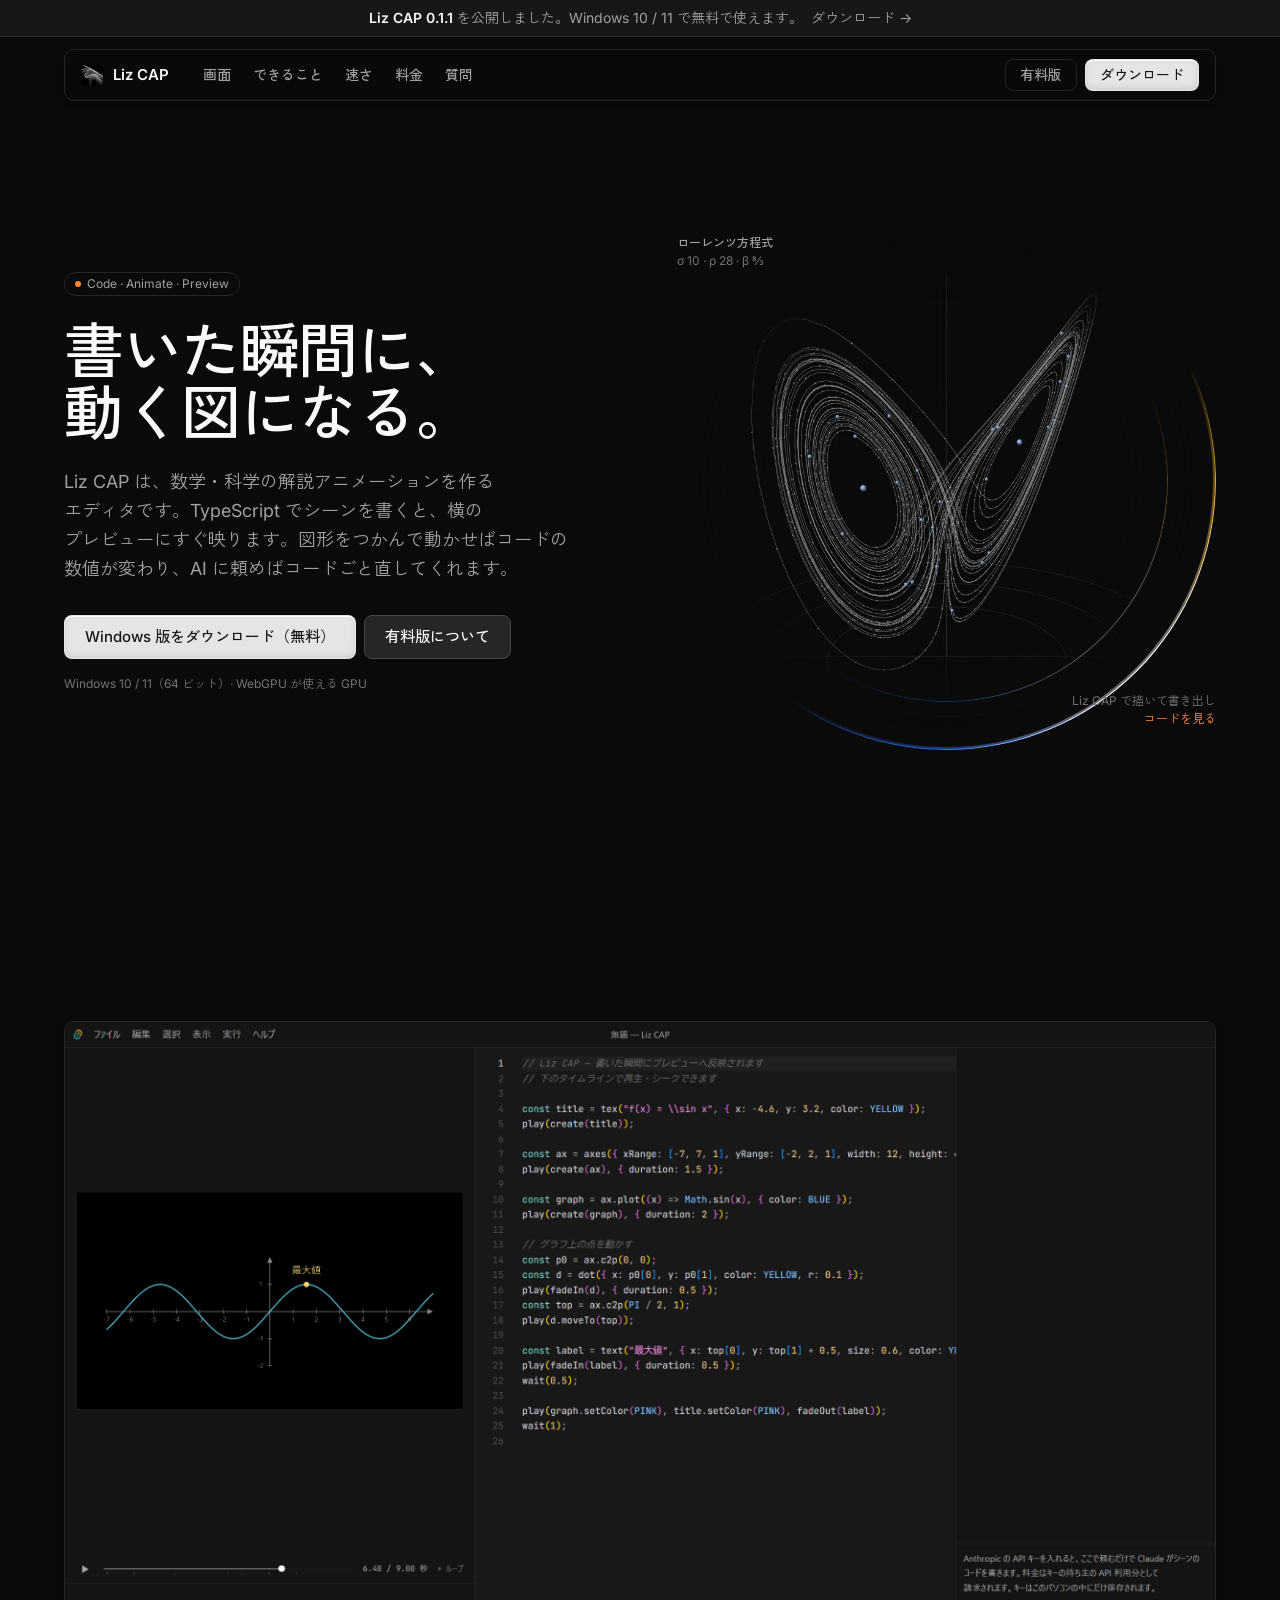
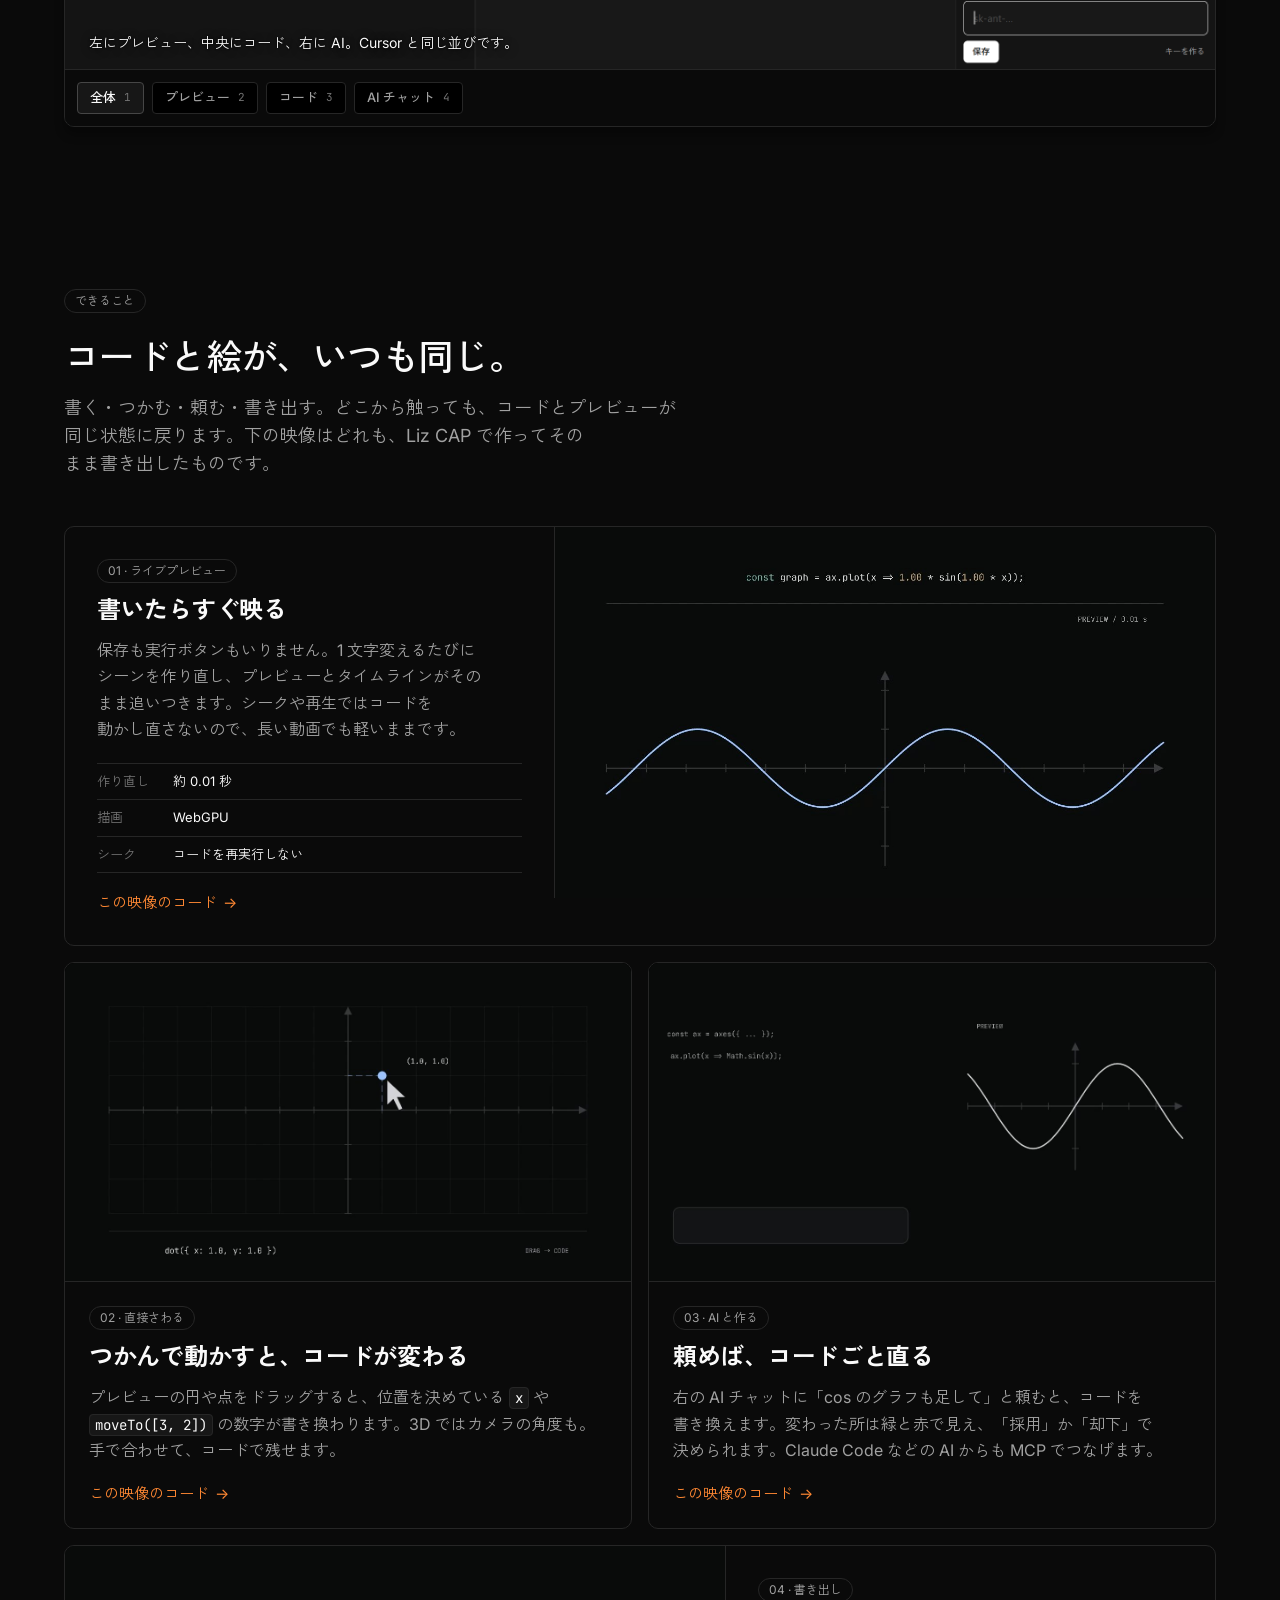
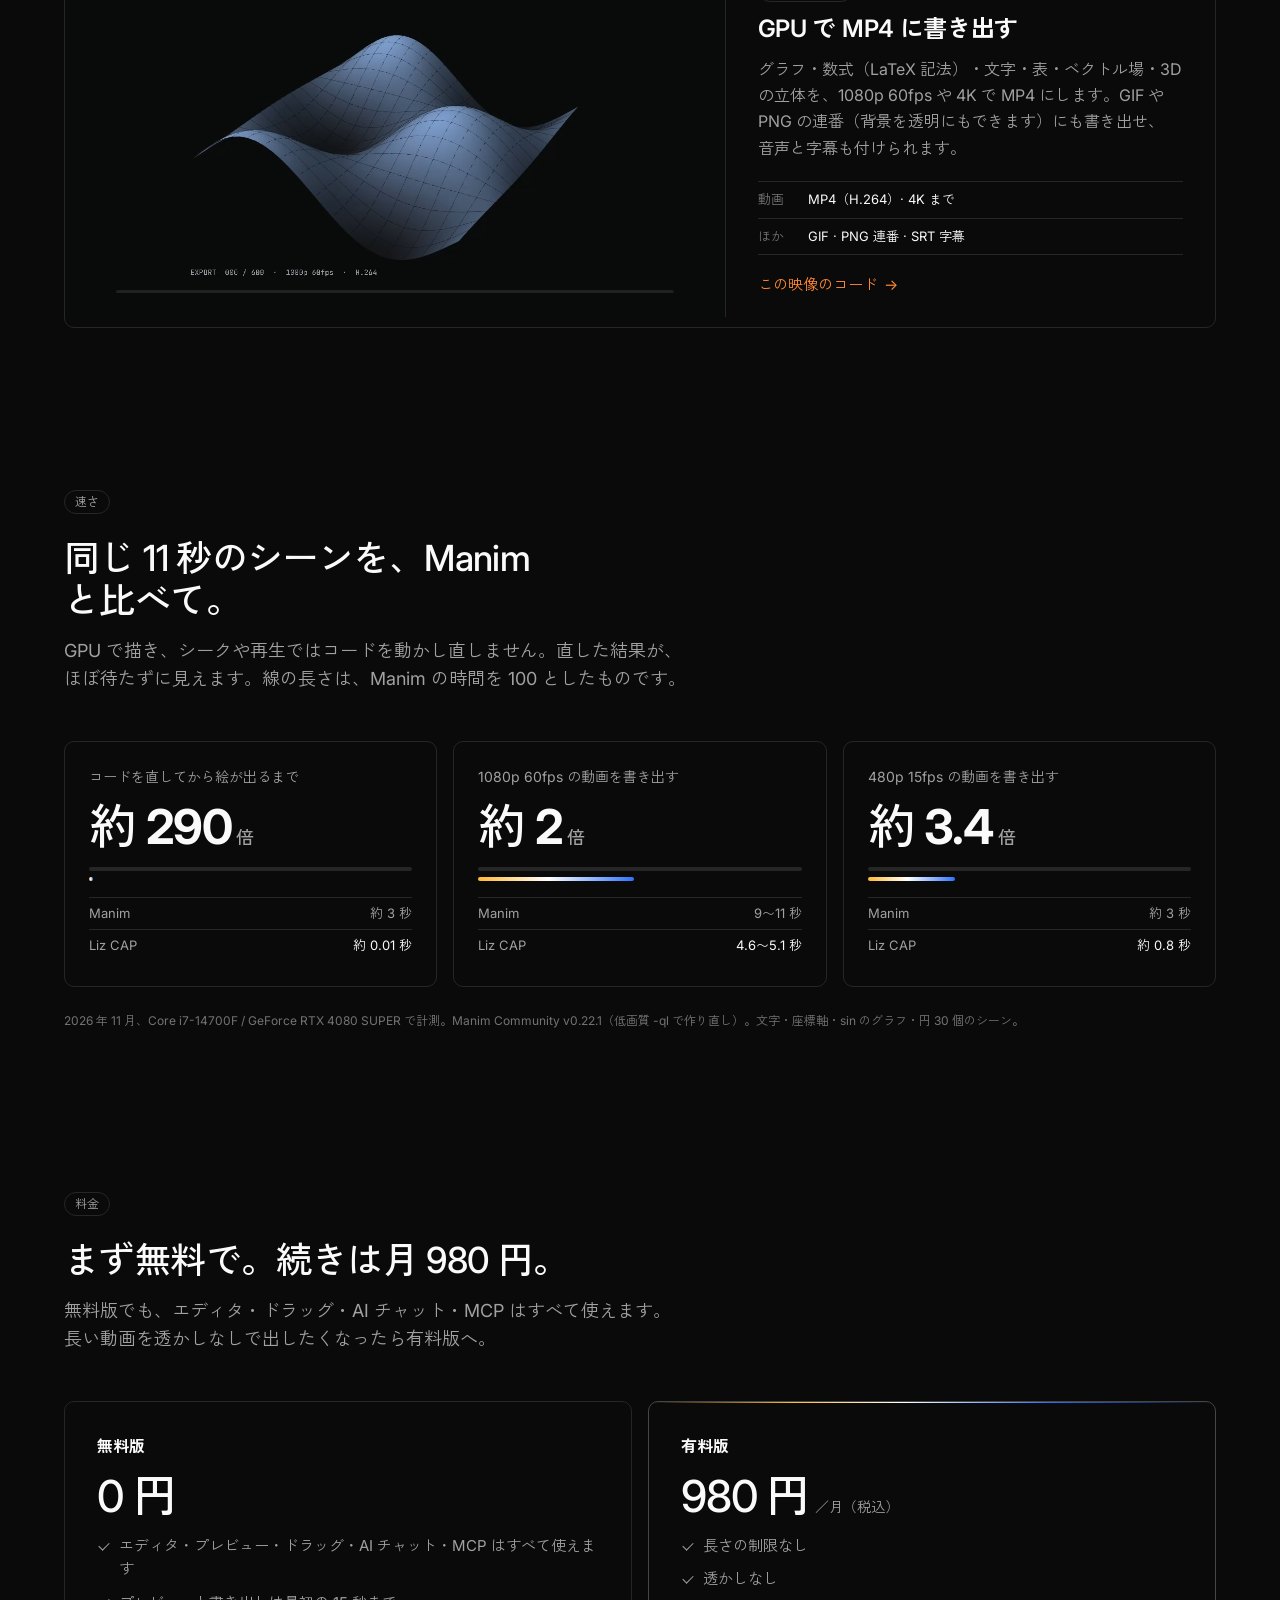
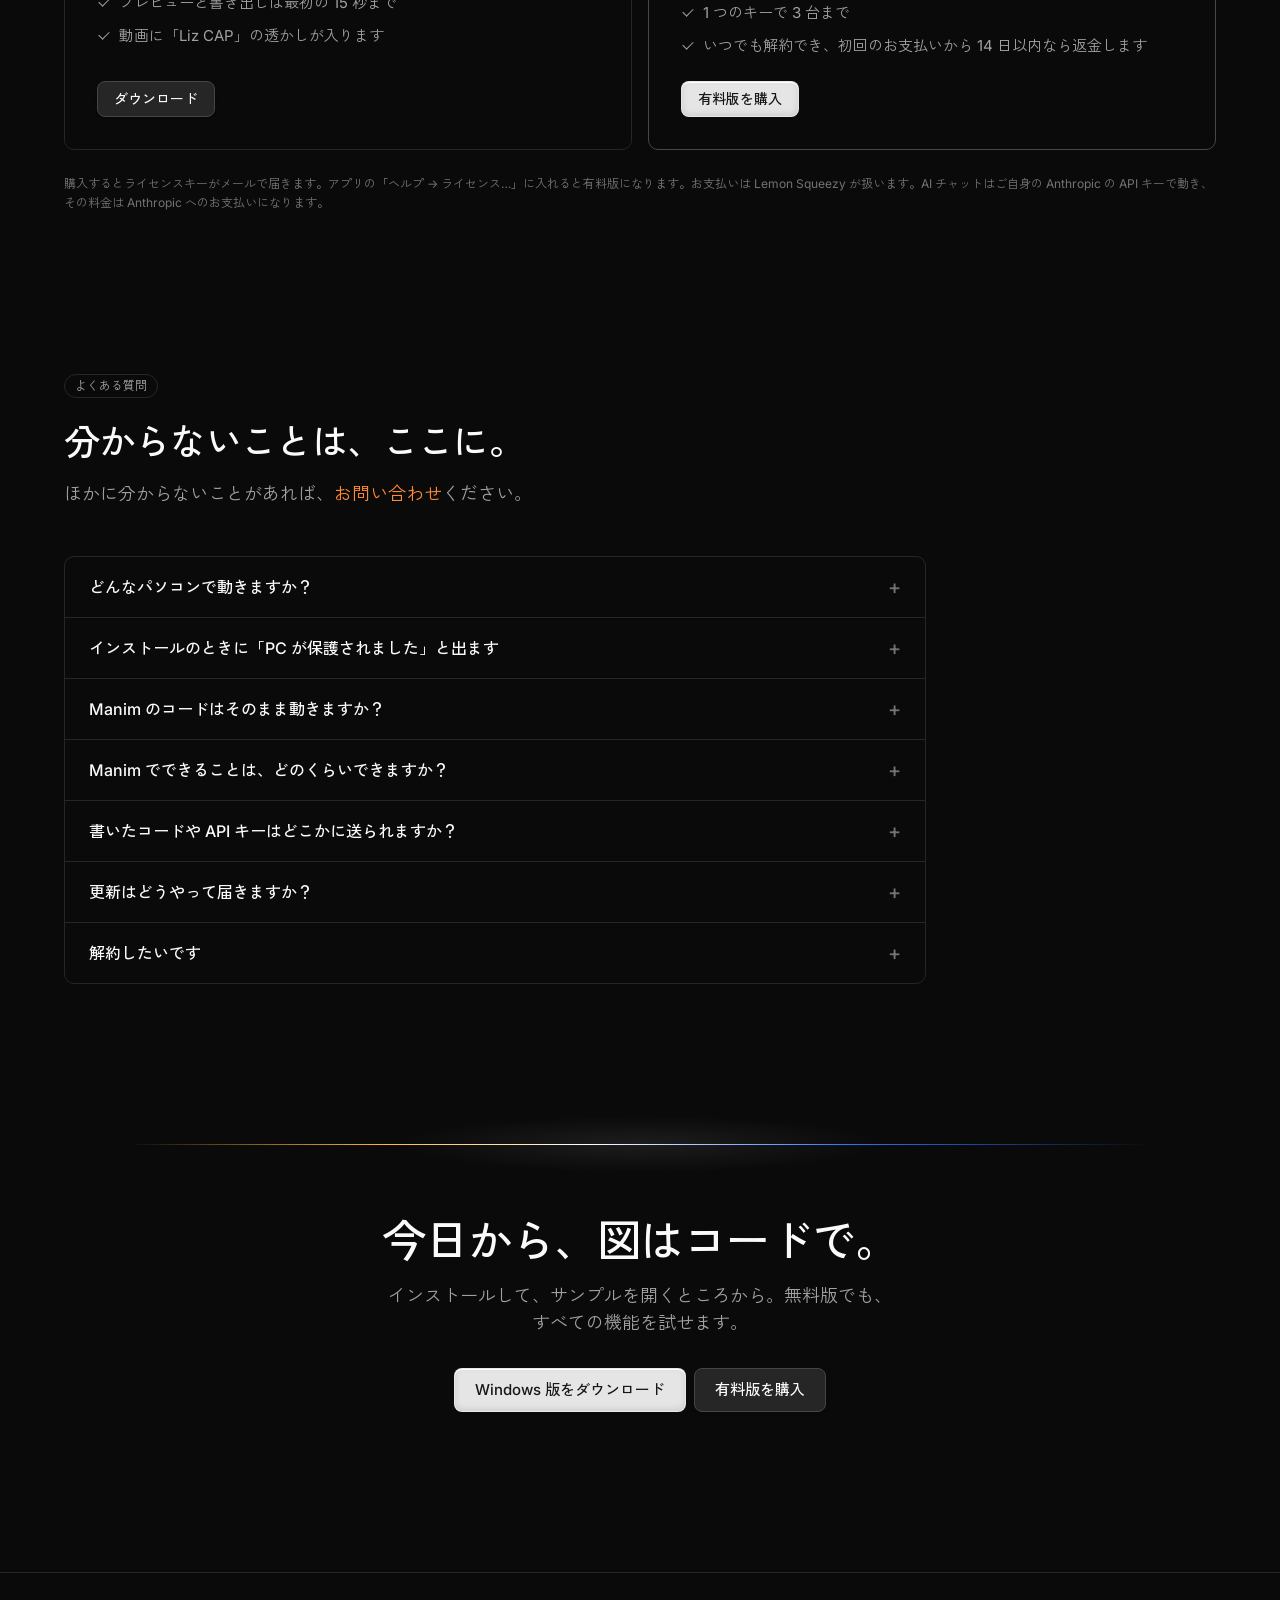
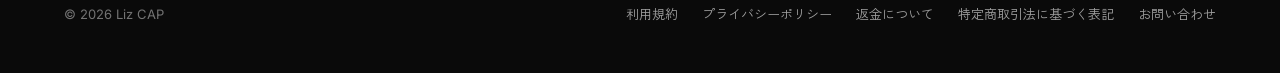
==== index.html @ 0ee40bce "Update the site pooh9135/liz-code@d2c700002dc1c429b6cb3eed389bb207783b714e" ====
<!doctype html>
<html lang="ja">
<head>
  <meta charset="utf-8">
  <meta name="viewport" content="width=device-width, initial-scale=1">
  <title>Liz CAP — 数学・科学の解説アニメーションを、コードで</title>
  <meta name="description" content="Liz CAP は数学・科学の解説アニメーションを作るエディタです。TypeScript で書くとすぐにプレビューへ反映され、図形をドラッグするとコードが書き換わります。Windows 用。">
  <link rel="icon" href="icon.png">
  <link rel="preconnect" href="https://fonts.googleapis.com">
  <link rel="preconnect" href="https://fonts.gstatic.com" crossorigin>
  <link href="https://fonts.googleapis.com/css2?family=Inter:wght@400..700&family=JetBrains+Mono:wght@400&family=Zen+Kaku+Gothic+New:wght@400;500&display=swap" rel="stylesheet">
  <link rel="stylesheet" href="ui/tokens.css">
  <link rel="stylesheet" href="ui/components.css">
  <link rel="stylesheet" href="site.css">
</head>
<body>
  <div class="announce"><b>Liz CAP 0.1.1</b> を公開しました。Windows 10 / 11 で無料で使えます。<a href="https://github.com/pooh9135/lizcap/releases/latest">ダウンロード →</a></div>

  <header class="top">
    <div class="wrap">
      <a class="brand" href="./"><img src="icon.png" alt="">Liz CAP</a>
      <nav>
        <a href="#product">画面</a>
        <a href="#features">できること</a>
        <a href="#speed">速さ</a>
        <a href="#pricing">料金</a>
        <a href="#faq">質問</a>
      </nav>
      <div class="actions">
        <a class="btn btn-ghost" href="#pricing">有料版</a>
        <a class="btn btn-primary" href="https://github.com/pooh9135/lizcap/releases/latest">ダウンロード</a>
      </div>
    </div>
  </header>

  <main>
    <div class="wrap hero" id="top">
      <div>
        <span class="chip enter"><span class="dot"></span>Code · Animate · Preview</span>
        <h1 class="display enter-2">書いた瞬間に、<br>動く図になる。</h1>
        <p class="lead enter-3">Liz CAP は、数学・科学の解説アニメーションを作るエディタです。TypeScript でシーンを書くと、横のプレビューにすぐ映ります。図形をつかんで動かせばコードの数値が変わり、AI に頼めばコードごと直してくれます。</p>
        <div class="actions enter-3">
          <a class="btn btn-primary btn-lg" href="https://github.com/pooh9135/lizcap/releases/latest">Windows 版をダウンロード（無料）</a>
          <a class="btn btn-lg" href="#pricing">有料版について</a>
        </div>
        <p class="note enter-3">Windows 10 / 11（64 ビット）· WebGPU が使える GPU</p>
      </div>
      <div class="orb enter-2" aria-label="Liz CAP で描いたローレンツ方程式の軌跡">
        <video src="hero.mp4" poster="hero-poster.jpg" autoplay muted loop playsinline aria-hidden="true"></video>
        <span class="ring blur" aria-hidden="true"></span>
        <span class="ring" aria-hidden="true"></span>
        <span class="ring inner" aria-hidden="true"></span>
        <p class="tag tl"><b>ローレンツ方程式</b><br>σ 10 · ρ 28 · β 8⁄3</p>
        <p class="tag br">Liz CAP で描いて書き出し<br><a href="hero.liz.ts.txt">コードを見る</a></p>
      </div>
    </div>

    <section id="product">
      <div class="wrap">
        <div class="card demo reveal">
          <div class="view">
            <img src="screenshot.png" width="2400" height="1350" alt="Liz CAP の画面。左にプレビュー、中央にコード、右に AI チャット">
            <span class="hl off" aria-hidden="true"></span>
            <p class="caption" data-caption aria-live="polite">左にプレビュー、中央にコード、右に AI。Cursor と同じ並びです。</p>
          </div>
          <div class="tabs" role="tablist" aria-label="画面の部分">
            <button class="is-on" role="tab" data-region="all">全体 <kbd>1</kbd></button>
            <button role="tab" data-region="preview">プレビュー <kbd>2</kbd></button>
            <button role="tab" data-region="code">コード <kbd>3</kbd></button>
            <button role="tab" data-region="ai">AI チャット <kbd>4</kbd></button>
          </div>
        </div>
      </div>
    </section>

    <section id="features">
      <div class="wrap">
        <div class="section-head reveal">
          <span class="chip">できること</span>
          <h2 class="headline">コードと絵が、いつも同じ。</h2>
          <p>書く・つかむ・頼む・書き出す。どこから触っても、コードとプレビューが同じ状態に戻ります。下の映像はどれも、Liz CAP で作ってそのまま書き出したものです。</p>
        </div>
        <div class="mosaic">
          <article class="card feature wide reveal">
            <div class="body">
              <span class="chip">01 · ライブプレビュー</span>
              <h3 class="feature-title">書いたらすぐ映る</h3>
              <p>保存も実行ボタンもいりません。1 文字変えるたびにシーンを作り直し、プレビューとタイムラインがそのまま追いつきます。シークや再生ではコードを動かし直さないので、長い動画でも軽いままです。</p>
              <dl class="spec"><dt>作り直し</dt><dd>約 0.01 秒</dd><dt>描画</dt><dd>WebGPU</dd><dt>シーク</dt><dd>コードを再実行しない</dd></dl>
              <a class="link" href="figs/write.liz.ts.txt">この映像のコード</a>
            </div>
            <div class="media"><video src="figs/write.mp4" poster="figs/write-poster.jpg" muted loop playsinline preload="none"></video></div>
          </article>
          <article class="card feature reveal">
            <div class="media"><video src="figs/drag.mp4" poster="figs/drag-poster.jpg" muted loop playsinline preload="none"></video></div>
            <div class="body">
              <span class="chip">02 · 直接さわる</span>
              <h3 class="feature-title">つかんで動かすと、コードが変わる</h3>
              <p>プレビューの円や点をドラッグすると、位置を決めている <code>x</code> や <code>moveTo([3, 2])</code> の数字が書き換わります。3D ではカメラの角度も。手で合わせて、コードで残せます。</p>
              <a class="link" href="figs/drag.liz.ts.txt">この映像のコード</a>
            </div>
          </article>
          <article class="card feature reveal">
            <div class="media"><video src="figs/ai.mp4" poster="figs/ai-poster.jpg" muted loop playsinline preload="none"></video></div>
            <div class="body">
              <span class="chip">03 · AI と作る</span>
              <h3 class="feature-title">頼めば、コードごと直る</h3>
              <p>右の AI チャットに「cos のグラフも足して」と頼むと、コードを書き換えます。変わった所は緑と赤で見え、「採用」か「却下」で決められます。Claude Code などの AI からも MCP でつなげます。</p>
              <a class="link" href="figs/ai.liz.ts.txt">この映像のコード</a>
            </div>
          </article>
          <article class="card feature wide flip reveal">
            <div class="body">
              <span class="chip">04 · 書き出し</span>
              <h3 class="feature-title">GPU で MP4 に書き出す</h3>
              <p>グラフ・数式（LaTeX 記法）・文字・表・ベクトル場・3D の立体を、1080p 60fps や 4K で MP4 にします。GIF や PNG の連番（背景を透明にもできます）にも書き出せ、音声と字幕も付けられます。</p>
              <dl class="spec"><dt>動画</dt><dd>MP4（H.264）· 4K まで</dd><dt>ほか</dt><dd>GIF · PNG 連番 · SRT 字幕</dd></dl>
              <a class="link" href="figs/export.liz.ts.txt">この映像のコード</a>
            </div>
            <div class="media"><video src="figs/export.mp4" poster="figs/export-poster.jpg" muted loop playsinline preload="none"></video></div>
          </article>
        </div>
      </div>
    </section>

    <section id="speed">
      <div class="wrap">
        <div class="section-head reveal">
          <span class="chip">速さ</span>
          <h2 class="headline">同じ 11 秒のシーンを、Manim と比べて。</h2>
          <p>GPU で描き、シークや再生ではコードを動かし直しません。直した結果が、ほぼ待たずに見えます。線の長さは、Manim の時間を 100 としたものです。</p>
        </div>
        <div class="stats">
          <div class="card stat">
            <span class="label">コードを直してから絵が出るまで</span>
            <span class="figure">約 <b data-count="300">300</b><small>倍</small></span>
            <div class="bars" aria-hidden="true"><span class="bar m" style="--w:100%"></span><span class="bar l" style="--w:1.2%"></span></div>
            <dl><dt>Manim</dt><dd>約 3 秒</dd><dt>Liz CAP</dt><dd class="win">約 0.01 秒</dd></dl>
          </div>
          <div class="card stat">
            <span class="label">1080p 60fps の動画を書き出す</span>
            <span class="figure">約 <b data-count="2">2</b><small>倍</small></span>
            <div class="bars" aria-hidden="true"><span class="bar m" style="--w:100%"></span><span class="bar l" style="--w:48%"></span></div>
            <dl><dt>Manim</dt><dd>9〜11 秒</dd><dt>Liz CAP</dt><dd class="win">4.6〜5.1 秒</dd></dl>
          </div>
          <div class="card stat">
            <span class="label">480p 15fps の動画を書き出す</span>
            <span class="figure">約 <b data-count="3.5" data-decimals="1">3.5</b><small>倍</small></span>
            <div class="bars" aria-hidden="true"><span class="bar m" style="--w:100%"></span><span class="bar l" style="--w:27%"></span></div>
            <dl><dt>Manim</dt><dd>約 3 秒</dd><dt>Liz CAP</dt><dd class="win">約 0.8 秒</dd></dl>
          </div>
        </div>
        <p class="foot-note">2026 年 11 月、Core i7-14700F / GeForce RTX 4080 SUPER で計測。Manim Community v0.22.1（低画質 -ql で作り直し）。文字・座標軸・sin のグラフ・円 30 個のシーン。</p>
      </div>
    </section>

    <section id="pricing">
      <div class="wrap">
        <div class="section-head reveal">
          <span class="chip">料金</span>
          <h2 class="headline">まず無料で。続きは月 980 円。</h2>
          <p>無料版でも、エディタ・ドラッグ・AI チャット・MCP はすべて使えます。長い動画を透かしなしで出したくなったら有料版へ。</p>
        </div>
        <div class="prices">
          <div class="card price reveal">
            <span class="label">無料版</span>
            <div class="amount">0 円</div>
            <ul>
              <li>エディタ・プレビュー・ドラッグ・AI チャット・MCP はすべて使えます</li>
              <li>プレビューと書き出しは最初の 15 秒まで</li>
              <li>動画に「Liz CAP」の透かしが入ります</li>
            </ul>
            <a class="btn" href="https://github.com/pooh9135/lizcap/releases/latest">ダウンロード</a>
          </div>
          <div class="card price is-paid reveal">
            <span class="label">有料版</span>
            <div class="amount">980 円<small>／月（税込）</small></div>
            <ul>
              <li>長さの制限なし</li>
              <li>透かしなし</li>
              <li>1 つのキーで 3 台まで</li>
              <li>いつでも解約でき、初回のお支払いから 14 日以内なら返金します</li>
            </ul>
            <a class="btn btn-primary" href="https://lizcode.lemonsqueezy.com/checkout/buy/5a26a830-2378-44a6-8c75-36f65a2e1088">有料版を購入</a>
          </div>
        </div>
        <p class="foot-note">購入するとライセンスキーがメールで届きます。アプリの「ヘルプ → ライセンス…」に入れると有料版になります。お支払いは Lemon Squeezy が扱います。AI チャットはご自身の Anthropic の API キーで動き、その料金は Anthropic へのお支払いになります。</p>
      </div>
    </section>

    <section id="faq">
      <div class="wrap">
        <div class="section-head reveal">
          <span class="chip">よくある質問</span>
          <h2 class="headline">分からないことは、ここに。</h2>
          <p>ほかに分からないことがあれば、<a href="mailto:lizlaboratory7@gmail.com">お問い合わせ</a>ください。</p>
        </div>
        <div class="card faq reveal">
          <details>
            <summary>どんなパソコンで動きますか？</summary>
            <p>Windows 10 / 11（64 ビット）で、WebGPU が使える GPU が必要です。ここ数年のパソコンなら、内蔵 GPU でもたいてい動きます。</p>
          </details>
          <details>
            <summary>インストールのときに「PC が保護されました」と出ます</summary>
            <p>まだコード署名をしていないためです。「詳細情報」を押してから「実行」を押すと入れられます。管理者の許可は要りません。</p>
          </details>
          <details>
            <summary>Manim のコードはそのまま動きますか？</summary>
            <p>そのままは動きません。書き方は TypeScript ですが、座標（画面の高さ 8、原点は中央）や <code>play</code>・<code>wait</code>・<code>create</code> の考え方は Manim と同じなので、読み替えはかんたんです。AI に「この Manim のコードを Liz CAP に直して」と頼むこともできます。</p>
          </details>
          <details>
            <summary>Manim でできることは、どのくらいできますか？</summary>
            <p>Manim（Community 版と 3Blue1Brown 版）の主な機能 230 項目のうち、229 項目に当たるものを入れています。図形・数式・グラフ・3D・形の変形・空間ごとの変形・値に付いてくる図形（ValueTracker）・目立たせる動き・2D のカメラ・ベクトル場・図形どうしの和や差・効果音・場面ごとの書き出し・画像を貼った曲面などです。まだないのは、3Blue1Brown の π のような話し手のキャラクターだけです。</p>
          </details>
          <details>
            <summary>書いたコードや API キーはどこかに送られますか？</summary>
            <p>コードと API キーはお使いのパソコンの中にだけ保存します。AI チャットを使ったときだけ、コードと会話がご自身のキーで Anthropic に直接送られます。くわしくは<a href="privacy.html">プライバシーポリシー</a>をご覧ください。</p>
          </details>
          <details>
            <summary>更新はどうやって届きますか？</summary>
            <p>アプリが起動時に新しい版を確かめ、あればタイトルバーでお知らせします。「ヘルプ」から選ぶと、ダウンロードして入れ直します。</p>
          </details>
          <details>
            <summary>解約したいです</summary>
            <p>購入時のメールにある Lemon Squeezy の注文ページから、いつでも解約できます。解約しても、お支払い済みの期間の終わりまでは有料版のまま使えます。</p>
          </details>
        </div>
      </div>
    </section>

    <section class="cta reveal">
      <h2 class="headline">今日から、図はコードで。</h2>
      <p>インストールして、サンプルを開くところから。無料版でも、すべての機能を試せます。</p>
      <div class="actions">
        <a class="btn btn-primary btn-lg" href="https://github.com/pooh9135/lizcap/releases/latest">Windows 版をダウンロード</a>
        <a class="btn btn-lg" href="https://lizcode.lemonsqueezy.com/checkout/buy/5a26a830-2378-44a6-8c75-36f65a2e1088">有料版を購入</a>
      </div>
    </section>
  </main>

  <footer class="bottom">
    <div class="wrap">
      <span>© 2026 Liz CAP</span>
      <nav>
        <a href="terms.html">利用規約</a>
        <a href="privacy.html">プライバシーポリシー</a>
        <a href="refund.html">返金について</a>
        <a href="tokushoho.html">特定商取引法に基づく表記</a>
        <a href="mailto:lizlaboratory7@gmail.com">お問い合わせ</a>
      </nav>
    </div>
  </footer>
  <script>
    const reduce = matchMedia("(prefers-reduced-motion: reduce)").matches;
    const $ = (s, el = document) => el.querySelector(s);
    const $$ = (s, el = document) => [...el.querySelectorAll(s)];
    if (reduce) { const h = $(".orb video"); h.removeAttribute("autoplay"); h.pause(); }

    // ---- 製品の画面: タブで選んだ所を枠で囲み、説明を変える。触られるまでは 5 秒ごとに進む ----
    // 位置は screenshot.png（2400×1350）の中の割合
    const regions = {
      all:     { off: true, text: "左にプレビュー、中央にコード、右に AI。Cursor と同じ並びです。" },
      preview: { x: 0.6, y: 4.4, w: 34.9, h: 82.6, text: "書いたらすぐ映るプレビュー。点や円をつかんで動かすと、コードの数字が書き換わります。" },
      code:    { x: 35.8, y: 4.4, w: 41.6, h: 95.2, text: "TypeScript で書くシーン。座標や play・wait の考え方は Manim と同じです。" },
      ai:      { x: 77.6, y: 4.4, w: 22.0, h: 95.2, text: "AI チャットに頼むと、コードを書き換えます。変わった所は緑と赤で見え、採用か却下で決めます。" },
    };
    const hl = $(".demo .hl"), tabs = $$(".demo .tabs button"), caption = $("[data-caption]");
    const pick = (i) => {
      const r = regions[tabs[i].dataset.region];
      tabs.forEach((t, j) => { t.classList.toggle("is-on", j === i); t.setAttribute("aria-selected", j === i); });
      hl.classList.toggle("off", !!r.off);
      if (!r.off) ["x", "y", "w", "h"].forEach((k) => hl.style.setProperty("--" + k, r[k] + "%"));
      caption.textContent = r.text;
    };
    let cur = 0, auto = !reduce, demoSeen = false;
    tabs.forEach((t, i) => t.addEventListener("click", () => { auto = false; cur = i; pick(i); }));
    setInterval(() => { if (auto && demoSeen && !document.hidden) { cur = (cur + 1) % tabs.length; pick(cur); } }, 5000);
    new IntersectionObserver((es) => es.forEach((e) => (demoSeen = e.isIntersecting)), { threshold: 0.5 }).observe($(".demo"));

    // ---- できることの映像: 見えている間だけ流す ----
    const vids = new IntersectionObserver((es) => es.forEach((e) => {
      const v = e.target;
      if (e.isIntersecting) { v.preload = "auto"; if (!reduce) v.play().catch(() => {}); } else v.pause();
    }), { threshold: 0.35 });
    $$(".feature video").forEach((v) => vids.observe(v));

    // ---- 出てくる動き・数字を数える・比べる線を伸ばす ----
    const seen = new IntersectionObserver((es) => es.forEach((e) => {
      if (!e.isIntersecting) return;
      e.target.classList.add("in"); seen.unobserve(e.target);
      $$("[data-count]", e.target).forEach((b) => {
        const to = +b.dataset.count, d = +(b.dataset.decimals || 0), t0 = performance.now();
        if (reduce) return;
        const run = (now) => { const k = Math.min(1, (now - t0) / 1100); b.textContent = (to * (1 - Math.pow(1 - k, 3))).toFixed(d); if (k < 1) requestAnimationFrame(run); };
        requestAnimationFrame(run);
      });
    }), { threshold: 0.15 });
    $$(".reveal, .stat").forEach((el) => { el.classList.add("reveal"); seen.observe(el); });
  </script>
</body>
</html>
---- ui/tokens.css ----
/* 販売サイトのデザイントークン（参考: Graphite のスタイル資料 D:/Claudcode/UI/Lizcode）。
   ほぼ黒の地に白い文字と 1px の線。角は 10px（ボタンは 8px）。
   色を使うのは、文中のリンクと矢印のオレンジ、図の飾り線の「黄 → 白 → 青」の光だけ。主ボタンは明るい灰色。 */
:root {
  /* 色 */
  --color-black: #000000;       /* 映像の奥・フェード */
  --color-canvas: #0a0a0a;      /* ページの地・カードの中 */
  --color-charcoal: #171717;    /* お知らせの帯・小さな操作 */
  --color-edge: #262626;        /* 1px の線・2 番目のボタンの地 */
  --color-steel: #464646;       /* 強めの線（選んだもの・映像の枠） */
  --color-white: #fafafa;       /* 見出し・強い文字 */
  --color-paper: #e5e5e5;       /* 主ボタンの地 */
  --color-fog: #a1a1a1;         /* 本文の 2 番目・ナビ */
  --color-ash: #737373;         /* 3 番目のラベル */
  --color-orange: #ff8833;      /* 文中のリンクと小さな矢印だけ */
  --color-solar: #ffb931;
  --color-blue: #2e73fc;
  --gradient-solar: linear-gradient(90deg, #ffb931 15%, #ffffff 30%, #ffffff 40%, #2e73fc 50%);

  /* 文字 */
  --font-sans: 'Inter', ui-sans-serif, system-ui, 'Segoe UI', 'Yu Gothic UI', 'Hiragino Sans', 'Zen Kaku Gothic New', sans-serif;
  --font-mono: 'JetBrains Mono', ui-monospace, SFMono-Regular, Consolas, monospace;
  --text-caption: 12px;
  --text-control: 14px;
  --text-body: 16px;
  --text-body-lg: 18px;
  --text-sub: 20px;
  --text-feature: 24px;
  --text-section: 36px;
  --text-display: 60px;

  /* 間隔（8px 刻み） */
  --spacing-8: 8px;
  --spacing-12: 12px;
  --spacing-16: 16px;
  --spacing-24: 24px;
  --spacing-32: 32px;
  --spacing-48: 48px;
  --spacing-64: 64px;
  --spacing-72: 72px;
  --spacing-128: 128px;

  /* 配置 */
  --page-max-width: 1152px;
  --section-gap: 160px;

  /* 角 */
  --radius-tab: 4px;
  --radius-button: 8px;
  --radius-card: 10px;
  --radius-pill: 9999px;

  /* 影 */
  --shadow-nav: rgba(0, 0, 0, 0.25) 0px 4px 4px 0px;
  --shadow-frame: rgba(101, 129, 128, 0.15) 0px 0px 2px 2px inset, rgba(32, 47, 46, 0.15) 0px 0px 4px 4px inset;
  --shadow-button: rgba(0, 0, 0, 0.1) 0px 1px 3px 0px, rgba(0, 0, 0, 0.1) 0px 1px 2px -1px;
  --shadow-primary: rgb(255, 255, 255) 0px 1px 0px 0px inset, rgba(0, 0, 0, 0.1) 0px -2px 6px 0px inset;
  --shadow-card: rgba(0, 0, 0, 0.3) 0px 8px 10px 0px;

  --line: 1px solid var(--color-edge);
  --ease-enter: cubic-bezier(0.16, 1, 0.3, 1);
}
---- ui/components.css ----
/* 販売サイトの部品（参考: Graphite）：
   - 地は #0a0a0a、面は 1px の #262626 の線で区切る。カードと映像の枠は角 10px
   - 見出しは Inter 500 で詰める（一番上は 60px / 行の高さ 1 / 字間 -1.5px）
   - 主ボタンは明るい灰色、2 番目は #262626。色の付いた塗りのボタンは使わない
   - オレンジは文中のリンクと矢印だけ */

/* ---- 土台 ---- */
html, body { background: var(--color-canvas); color: var(--color-fog); }
body {
  margin: 0; font-family: var(--font-sans); font-size: var(--text-body); line-height: 1.5;
  font-feature-settings: "clig" 0, "liga" 0, "palt";
  -webkit-font-smoothing: antialiased; text-rendering: optimizeLegibility;
}
h1, h2, h3, p { word-break: auto-phrase; text-wrap: pretty; }   /* 日本語を文節の切れ目で折り返す */
::selection { background: var(--color-white); color: var(--color-canvas); }
*::-webkit-scrollbar { width: 10px; height: 10px; }
*::-webkit-scrollbar-thumb { background: var(--color-edge); border: 3px solid var(--color-canvas); border-radius: 10px; }
*::-webkit-scrollbar-track { background: var(--color-canvas); }
code { font-family: var(--font-mono); font-size: 0.88em; color: var(--color-white); background: var(--color-charcoal);
       border: var(--line); border-radius: var(--radius-tab); padding: 1px 5px; }

/* ---- 文字 ---- */
.display, .headline, .feature-title { color: var(--color-white); font-weight: 500; margin: 0; }
.display  { font-size: var(--text-display); line-height: 1.04; letter-spacing: -1.5px; }
.headline { font-size: var(--text-section); line-height: 1.15; letter-spacing: -0.6px; }
.feature-title { font-size: var(--text-feature); line-height: 1.25; font-weight: 600; letter-spacing: -0.3px; }
.muted { color: var(--color-ash); }
/* 小さなラベル（丸い枠の中の 12px） */
.chip { display: inline-flex; align-items: center; gap: 6px; height: 24px; padding: 0 10px; box-sizing: border-box;
        border: var(--line); border-radius: var(--radius-pill); color: var(--color-fog); font-size: var(--text-caption); line-height: 1; }
.chip .dot { width: 6px; height: 6px; border-radius: 50%; background: var(--color-orange); }

/* ---- リンク（オレンジ + 小さな矢印） ---- */
.link { color: var(--color-orange); text-decoration: none; font-size: var(--text-body); line-height: 20px; display: inline-flex; align-items: center; gap: 6px; }
.link::after { content: "→"; transition: transform 150ms ease-out; }
.link:hover::after { transform: translateX(3px); }

/* ---- ボタン ---- */
.btn { display: inline-flex; align-items: center; justify-content: center; gap: 8px; height: 36px; padding: 0 16px; box-sizing: border-box;
       border-radius: var(--radius-button); font: 500 var(--text-control)/20px var(--font-sans); text-decoration: none; cursor: pointer; white-space: nowrap;
       border: 1px solid var(--color-steel); background: var(--color-edge); color: var(--color-white); box-shadow: var(--shadow-button);
       transition: background-color 150ms ease-out, border-color 150ms ease-out, color 150ms ease-out; }
.btn:hover { background: #303030; }
.btn:focus-visible { outline: 2px solid var(--color-ash); outline-offset: 2px; }
.btn-primary { background: var(--color-paper); color: var(--color-charcoal); border-color: rgba(255, 255, 255, 0.1); box-shadow: var(--shadow-primary); }
.btn-primary:hover { background: #ffffff; }
.btn-ghost { background: transparent; color: var(--color-fog); border-color: rgba(255, 255, 255, 0.1); box-shadow: none; }
.btn-ghost:hover { background: var(--color-charcoal); color: var(--color-white); }
.btn-lg { height: 44px; padding: 0 20px; font-size: 15px; }

/* ---- カード ---- */
.card { background: var(--color-canvas); border: var(--line); border-radius: var(--radius-card); overflow: hidden; }

/* ---- 出てくるときの動き ---- */
.enter   { animation: ln-enter 520ms var(--ease-enter) both; }
.enter-2 { animation: ln-enter 620ms var(--ease-enter) 80ms both; }
.enter-3 { animation: ln-enter 720ms var(--ease-enter) 160ms both; }
@keyframes ln-enter { from { opacity: 0; transform: translateY(10px); } to { opacity: 1; transform: none; } }

@media (prefers-reduced-motion: reduce) {
  .enter, .enter-2, .enter-3 { animation: none; }
}
---- site.css ----
/* 販売サイトの配置（色と部品は ui/tokens.css・ui/components.css。参考: Graphite のスタイル資料） */

.wrap { max-width: var(--page-max-width); margin: 0 auto; padding: 0 var(--spacing-24); box-sizing: content-box; }
a { color: inherit; }

/* ---- 上のお知らせの帯 ---- */
.announce { background: var(--color-charcoal); border-bottom: var(--line); text-align: center; padding: var(--spacing-8) var(--spacing-16);
            font-size: var(--text-control); line-height: 20px; }
.announce b { color: var(--color-white); font-weight: 600; }
.announce a { color: var(--color-fog); text-decoration: none; margin-left: var(--spacing-8); }
.announce a:hover { color: var(--color-white); }

/* ---- 浮いたナビ（角 10px の枠） ---- */
.top { position: sticky; top: 12px; z-index: 20; padding: 0 var(--spacing-24); margin-top: 12px; }
.top .wrap { display: flex; align-items: center; gap: var(--spacing-8); height: 52px; padding: 0 var(--spacing-16);
             background: rgba(10, 10, 10, 0.82); backdrop-filter: blur(12px); -webkit-backdrop-filter: blur(12px);
             border: var(--line); border-radius: var(--radius-card); box-shadow: var(--shadow-nav); box-sizing: border-box; }
.brand { display: inline-flex; align-items: center; gap: 10px; color: var(--color-white); text-decoration: none; font-weight: 600; font-size: 15px; margin-right: var(--spacing-16); }
.brand img { width: 22px; height: 22px; border-radius: 5px; }
.top nav { display: flex; gap: 2px; }
.top nav a { color: var(--color-fog); text-decoration: none; font-size: var(--text-control); font-weight: 500; line-height: 20px; padding: 6px 10px; border-radius: var(--radius-button); }
.top nav a:hover { color: var(--color-white); background: var(--color-charcoal); }
.top .actions { margin-left: auto; display: flex; gap: var(--spacing-8); }
.top .btn { height: 32px; padding: 0 14px; }

/* ---- 節 ---- */
main > section { margin-top: var(--section-gap); }
.section-head { max-width: 640px; margin-bottom: var(--spacing-48); }
.section-head .chip { margin-bottom: var(--spacing-24); }
.section-head p { margin: var(--spacing-16) 0 0; font-size: var(--text-body-lg); line-height: 1.55; }

/* ---- 最初の面: 左に大きな見出し、右に Liz CAP で描いた図と光の輪 ---- */
.hero { display: grid; grid-template-columns: 1.05fr 1fr; gap: var(--spacing-48); align-items: center; min-height: clamp(560px, calc(100vh - 140px), 760px); }
.hero .chip { margin-bottom: var(--spacing-24); }
.hero .lead { margin: var(--spacing-24) 0 0; max-width: 520px; font-size: var(--text-body-lg); line-height: 1.6; }
.hero .actions { display: flex; flex-wrap: wrap; gap: var(--spacing-8); margin-top: var(--spacing-32); }
.hero .note { margin: var(--spacing-16) 0 0; font-size: var(--text-caption); color: var(--color-ash); }

.orb { position: relative; aspect-ratio: 1; width: 100%; max-width: 560px; justify-self: end; }
.orb video { position: absolute; inset: 4%; width: 92%; height: 92%; object-fit: cover; border-radius: 50%;
             -webkit-mask-image: radial-gradient(closest-side, #000 72%, transparent 100%); mask-image: radial-gradient(closest-side, #000 72%, transparent 100%); }
/* まわりの細い光の輪（黄 → 白 → 青）。中は空けたまま、ぼかした写しで奥行きを出す */
.orb .ring { position: absolute; inset: 0; border-radius: 50%; padding: 1px;
             background: conic-gradient(from var(--a), transparent 0 18%, #ffb931 26%, #ffffff 34%, #ffffff 40%, #2e73fc 50%, transparent 60% 100%);
             -webkit-mask: linear-gradient(#000 0 0) content-box, linear-gradient(#000 0 0); -webkit-mask-composite: xor;
             mask: linear-gradient(#000 0 0) content-box exclude, linear-gradient(#000 0 0); animation: spin 14s linear infinite; }
.orb .ring.blur { filter: blur(10px); opacity: 0.7; padding: 3px; }
.orb .ring.inner { inset: 9%; opacity: 0.35; animation-duration: 22s; animation-direction: reverse; }
.orb .tag { position: absolute; font-size: var(--text-caption); color: var(--color-ash); line-height: 1.5; }
.orb .tag b { color: var(--color-fog); font-weight: 500; }
.orb .tag a { color: var(--color-orange); text-decoration: none; }
.orb .tag.tl { left: 0; top: 2%; }
.orb .tag.br { right: 0; bottom: 2%; text-align: right; }
@property --a { syntax: "<angle>"; inherits: false; initial-value: 0deg; }
@keyframes spin { to { --a: 360deg; } }

/* ---- 製品の画面（枠 + 下のタブ） ---- */
.demo { box-shadow: var(--shadow-frame), var(--shadow-card); background: var(--color-black); }
.demo .view { position: relative; }
.demo img { display: block; width: 100%; height: auto; }
/* 選んだ所を囲む枠。ほかは暗くする */
.demo .hl { position: absolute; left: var(--x, 0%); top: var(--y, 0%); width: var(--w, 100%); height: var(--h, 100%); box-sizing: border-box;
            border: 1px solid rgba(250, 250, 250, 0.8); border-radius: 6px; box-shadow: 0 0 0 9999px rgba(0, 0, 0, 0.55);
            transition: left 480ms var(--ease-enter), top 480ms var(--ease-enter), width 480ms var(--ease-enter), height 480ms var(--ease-enter), opacity 300ms; }
.demo .view { overflow: hidden; }
.demo .hl.off { opacity: 0; }
.demo .caption { position: absolute; left: var(--spacing-24); right: var(--spacing-24); bottom: var(--spacing-16); margin: 0; max-width: 620px;
                 color: var(--color-white); font-size: var(--text-control); line-height: 1.5; text-shadow: 0 1px 10px #000, 0 0 2px #000; }
.demo .tabs { display: flex; flex-wrap: wrap; gap: var(--spacing-8); padding: var(--spacing-12); border-top: var(--line); background: var(--color-canvas); }
.demo .tabs button { display: inline-flex; align-items: center; gap: 8px; height: 32px; padding: 0 12px; background: var(--color-black); color: var(--color-fog);
                     border: var(--line); border-radius: var(--radius-tab); font: 500 13px/1 var(--font-sans); cursor: pointer; }
.demo .tabs button:hover { color: var(--color-white); }
.demo .tabs button.is-on { color: var(--color-white); border-color: var(--color-steel); background: var(--color-charcoal); }
.demo .tabs kbd { font: 400 11px/1 var(--font-mono); color: var(--color-ash); }

/* ---- できること（枠のついたカードの組み合わせ） ---- */
.mosaic { display: grid; grid-template-columns: 1fr 1fr; gap: var(--spacing-16); }
.feature { display: flex; flex-direction: column; }
.feature.wide { grid-column: span 2; display: grid; grid-template-columns: 1fr 1.35fr; }
.feature.wide.flip { grid-template-columns: 1.35fr 1fr; }
.feature .media { position: relative; background: var(--color-black); aspect-ratio: 16 / 9; border-bottom: var(--line); overflow: hidden; }
.feature.wide .media { border-bottom: 0; border-left: var(--line); }
.feature.wide.flip .media { order: -1; border-left: 0; border-right: var(--line); }
.feature .media video { position: absolute; inset: 0; width: 100%; height: 100%; object-fit: cover; }
.feature .body { padding: var(--spacing-24); display: flex; flex-direction: column; gap: var(--spacing-12); flex: 1; }
.feature.wide .body { padding: var(--spacing-32); justify-content: center; }
.feature .body p { margin: 0; line-height: 1.65; }
.feature .chip { align-self: flex-start; }
.spec { display: grid; grid-template-columns: auto 1fr; margin: var(--spacing-8) 0 0; font-size: 13px; border-top: var(--line); }
.spec dt, .spec dd { margin: 0; padding: 8px 0; border-bottom: var(--line); }
.spec dt { color: var(--color-ash); padding-right: var(--spacing-24); }
.spec dd { color: var(--color-white); }
.feature .link { margin-top: auto; padding-top: var(--spacing-8); font-size: 15px; align-self: flex-start; }

/* ---- 速さ ---- */
.stats { display: grid; grid-template-columns: repeat(3, 1fr); gap: var(--spacing-16); }
.stat { padding: var(--spacing-24); display: flex; flex-direction: column; gap: var(--spacing-16); }
.stat .label { font-size: var(--text-control); color: var(--color-fog); }
.stat .figure { color: var(--color-white); font-size: 48px; font-weight: 500; letter-spacing: -1.2px; line-height: 1; }
.stat .figure small { font-size: 18px; margin-left: 4px; color: var(--color-fog); letter-spacing: 0; }
.stat dl { display: grid; grid-template-columns: 1fr auto; margin: 0; font-size: 13px; }
.stat dt, .stat dd { margin: 0; padding: 6px 0; border-top: var(--line); }
.stat dd { text-align: right; color: var(--color-fog); }
.stat dd.win { color: var(--color-white); }
.bars { display: grid; gap: 6px; }
.bar { display: block; height: 4px; border-radius: 4px; width: 0; transition: width 1100ms var(--ease-enter); }
.bar.m { background: var(--color-edge); }
.bar.l { background: linear-gradient(90deg, #ffb931, #ffffff 45%, #2e73fc); min-width: 4px; }
.stat.in .bar { width: var(--w); }
.foot-note { margin: var(--spacing-24) 0 0; font-size: var(--text-caption); color: var(--color-ash); line-height: 1.6; }

/* ---- 料金 ---- */
.prices { display: grid; grid-template-columns: 1fr 1fr; gap: var(--spacing-16); }
.price { position: relative; padding: var(--spacing-32); display: flex; flex-direction: column; gap: var(--spacing-16); }
.price .label { color: var(--color-white); font-weight: 600; }
.price .amount { color: var(--color-white); font-size: 44px; font-weight: 500; letter-spacing: -1.2px; line-height: 1; }
.price .amount small { font-size: var(--text-control); color: var(--color-fog); letter-spacing: 0; margin-left: 6px; font-weight: 400; }
.price ul { margin: 0 0 var(--spacing-8); padding: 0; list-style: none; display: grid; gap: 10px; font-size: 15px; }
.price li { position: relative; padding-left: 22px; line-height: 1.55; }
.price li::before { content: ""; position: absolute; left: 2px; top: 0.5em; width: 9px; height: 5px; border-left: 1.5px solid var(--color-fog); border-bottom: 1.5px solid var(--color-fog); transform: rotate(-45deg); }
.price .btn { margin-top: auto; align-self: flex-start; }
.price.is-paid { border-color: var(--color-steel); }
.price.is-paid::before { content: ""; position: absolute; left: 0; right: 0; top: 0; height: 1px; background: linear-gradient(90deg, transparent, #ffb931 25%, #ffffff 45%, #2e73fc 70%, transparent); }

/* ---- よくある質問 ---- */
.faq { max-width: 860px; }
.faq details { border-bottom: var(--line); }
.faq details:last-child { border-bottom: 0; }
.faq summary { list-style: none; cursor: pointer; display: flex; align-items: center; justify-content: space-between; gap: var(--spacing-16);
               padding: 18px var(--spacing-24); color: var(--color-white); font-weight: 500; }
.faq summary::-webkit-details-marker { display: none; }
.faq summary::after { content: "+"; color: var(--color-ash); font-size: 20px; line-height: 1; transition: transform 200ms ease-out; }
.faq details[open] summary::after { transform: rotate(45deg); }
.faq details p { margin: 0; padding: 0 var(--spacing-24) var(--spacing-24); line-height: 1.75; max-width: 720px; }
.faq a, .section-head a { color: var(--color-orange); text-decoration: none; }

/* ---- 最後の呼びかけ ---- */
.cta { position: relative; text-align: center; padding: var(--spacing-72) var(--spacing-24) 0; }
.cta::before { content: ""; position: absolute; left: 10%; right: 10%; top: 0; height: 1px; background: linear-gradient(90deg, transparent, #ffb931 25%, #ffffff 45%, #2e73fc 70%, transparent); }
.cta::after { content: ""; position: absolute; left: 30%; right: 30%; top: -30px; height: 60px; background: radial-gradient(closest-side, rgba(255, 255, 255, 0.08), transparent); pointer-events: none; }
.cta .headline { font-size: 44px; letter-spacing: -1px; }
.cta p { margin: var(--spacing-16) auto 0; max-width: 520px; font-size: var(--text-body-lg); }
.cta .actions { display: flex; justify-content: center; flex-wrap: wrap; gap: var(--spacing-8); margin-top: var(--spacing-32); }

/* ---- 下 ---- */
.bottom { margin-top: var(--section-gap); border-top: var(--line); }
.bottom .wrap { display: flex; flex-wrap: wrap; align-items: center; gap: var(--spacing-24); padding-top: var(--spacing-32); padding-bottom: var(--spacing-48); font-size: 13px; color: var(--color-ash); }
.bottom nav { display: flex; flex-wrap: wrap; gap: var(--spacing-24); margin-left: auto; }
.bottom a { color: var(--color-fog); text-decoration: none; }
.bottom a:hover { color: var(--color-white); }

/* ---- 規約などの文書ページ ---- */
.doc { max-width: 760px; padding: var(--spacing-72) 0 0; }
.doc .eyebrow { display: inline-flex; height: 24px; align-items: center; padding: 0 10px; border: var(--line); border-radius: var(--radius-pill); font-size: var(--text-caption); }
.doc h1 { font: 500 44px/1.15 var(--font-sans); letter-spacing: -1px; color: var(--color-white); margin: var(--spacing-24) 0 var(--spacing-8); }
.doc .updated { color: var(--color-ash); font-size: 13px; margin: 0 0 var(--spacing-48); padding-bottom: var(--spacing-24); border-bottom: var(--line); }
.doc h2 { font-size: 18px; line-height: 1.4; font-weight: 600; color: var(--color-white); margin: var(--spacing-48) 0 var(--spacing-12); }
.doc p, .doc li { color: var(--color-fog); font-size: 15px; line-height: 1.85; }
.doc ul, .doc ol { padding-left: 1.4em; }
.doc a { color: var(--color-orange); text-decoration: none; }
.doc table { width: 100%; border-collapse: collapse; border-top: var(--line); }
.doc th, .doc td { text-align: left; vertical-align: top; padding: var(--spacing-16) 0; border-bottom: var(--line); font-size: 15px; line-height: 1.8; }
.doc th { width: 30%; padding-right: var(--spacing-24); color: var(--color-ash); font-weight: 400; }
.doc td { color: var(--color-fog); }

/* ---- 画面に入ると出てくる ---- */
.reveal { opacity: 0; transform: translateY(14px); transition: opacity 700ms var(--ease-enter), transform 700ms var(--ease-enter); }
.reveal.in { opacity: 1; transform: none; }

/* ---- 狭い画面 ---- */
@media (max-width: 960px) {
  :root { --section-gap: 112px; }
  .top nav { display: none; }
  .hero { grid-template-columns: 1fr; min-height: 0; margin-top: var(--spacing-64); gap: var(--spacing-32); }
  .orb { justify-self: center; max-width: 440px; }
  .mosaic, .prices, .stats { grid-template-columns: 1fr; }
  .feature.wide, .feature.wide.flip { grid-column: auto; display: flex; }
  .feature.wide .media, .feature.wide.flip .media { order: -1; border-left: 0; border-right: 0; border-bottom: var(--line); }
  .feature.wide .body { padding: var(--spacing-24); }
  .demo .caption { display: none; }
}
@media (max-width: 560px) {
  .wrap { padding: 0 var(--spacing-16); }
  .top { padding: 0 var(--spacing-16); }
  .top .btn-ghost { display: none; }
  .display { font-size: 40px; letter-spacing: -1px; }
  .headline, .cta .headline { font-size: 28px; letter-spacing: -0.4px; }
  .hero .lead, .section-head p, .cta p { font-size: var(--text-body); }
  .announce { font-size: 13px; }
  .stat .figure { font-size: 40px; }
  .price { padding: var(--spacing-24); }
  .faq summary { padding: 16px; }
  .faq details p { padding: 0 16px 16px; }
  .doc h1 { font-size: 32px; }
  .doc th, .doc td { display: block; width: auto; padding: var(--spacing-8) 0; }
  .doc th { border-bottom: 0; padding-top: var(--spacing-16); }
  .bottom nav { margin-left: 0; }
}
@media (prefers-reduced-motion: reduce) {
  .orb .ring { animation: none; }
  .reveal { opacity: 1; transform: none; transition: none; }
  .bar { transition: none; }
}
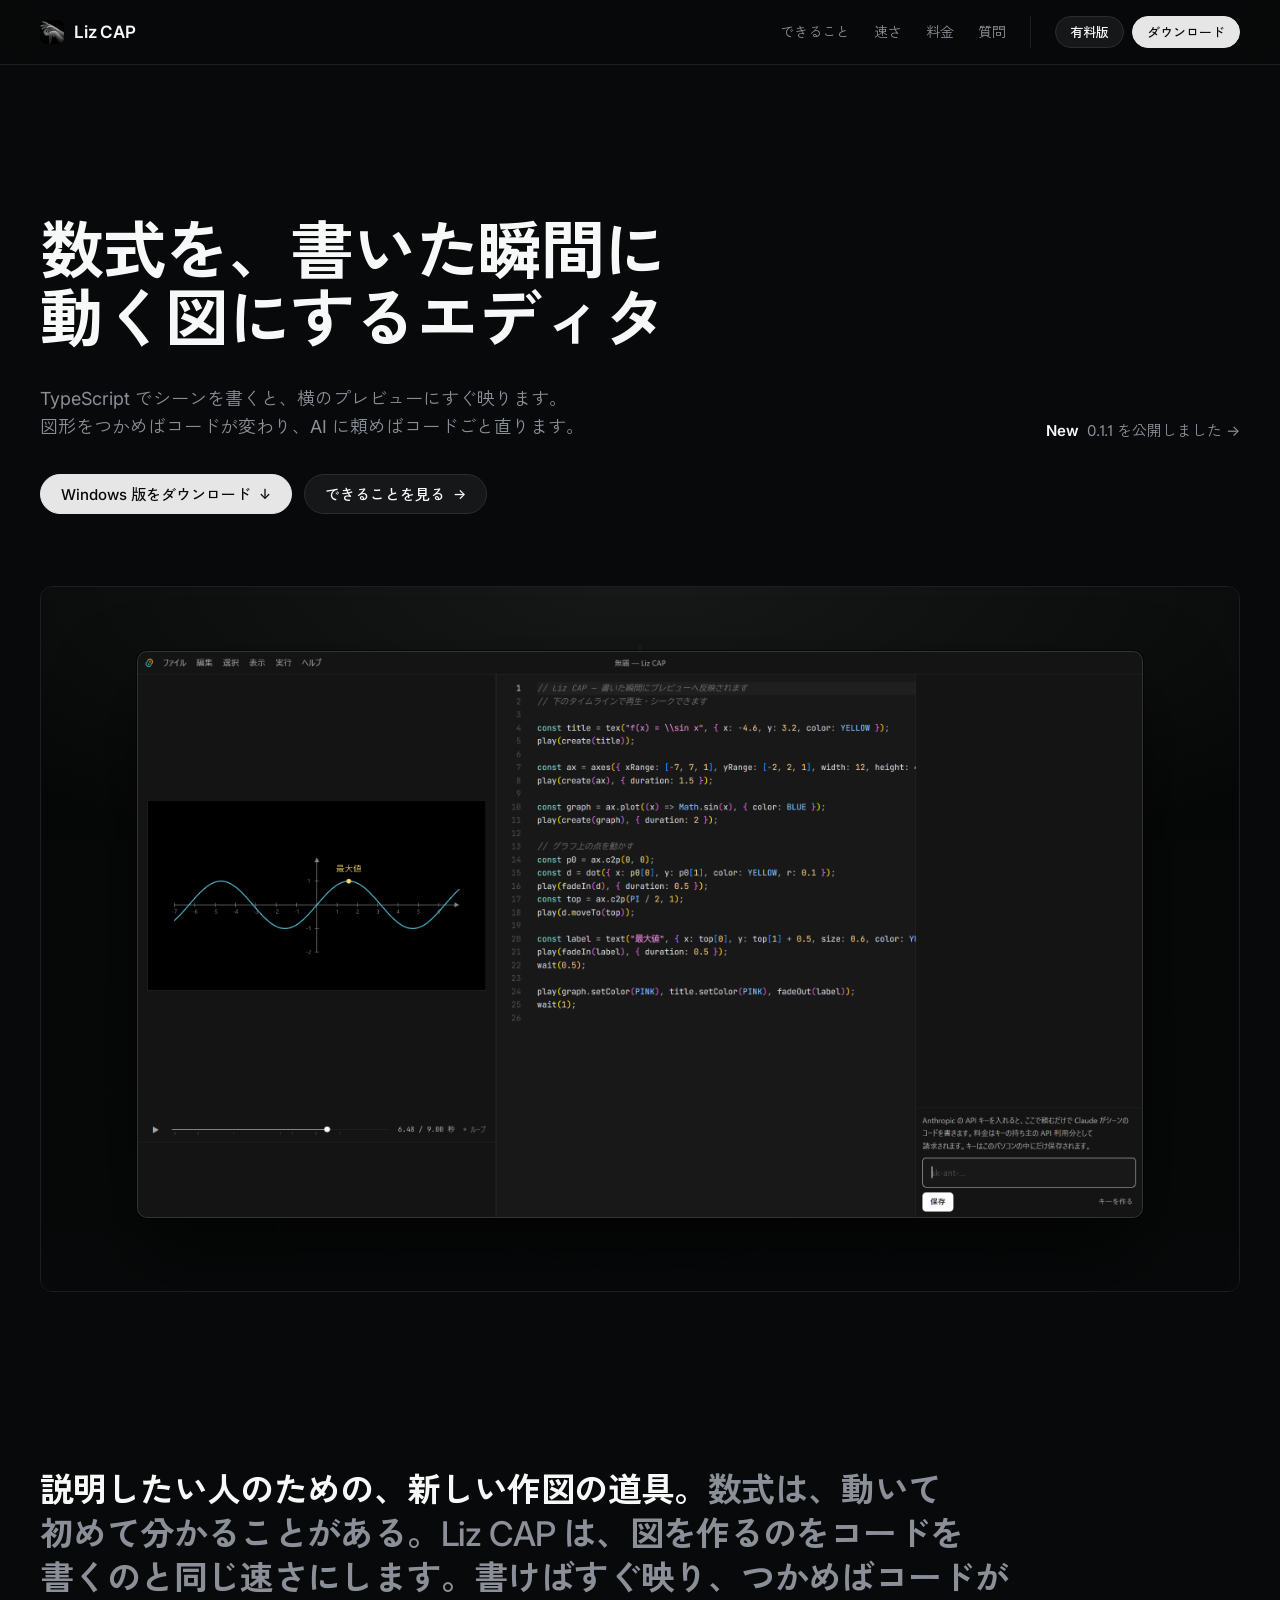
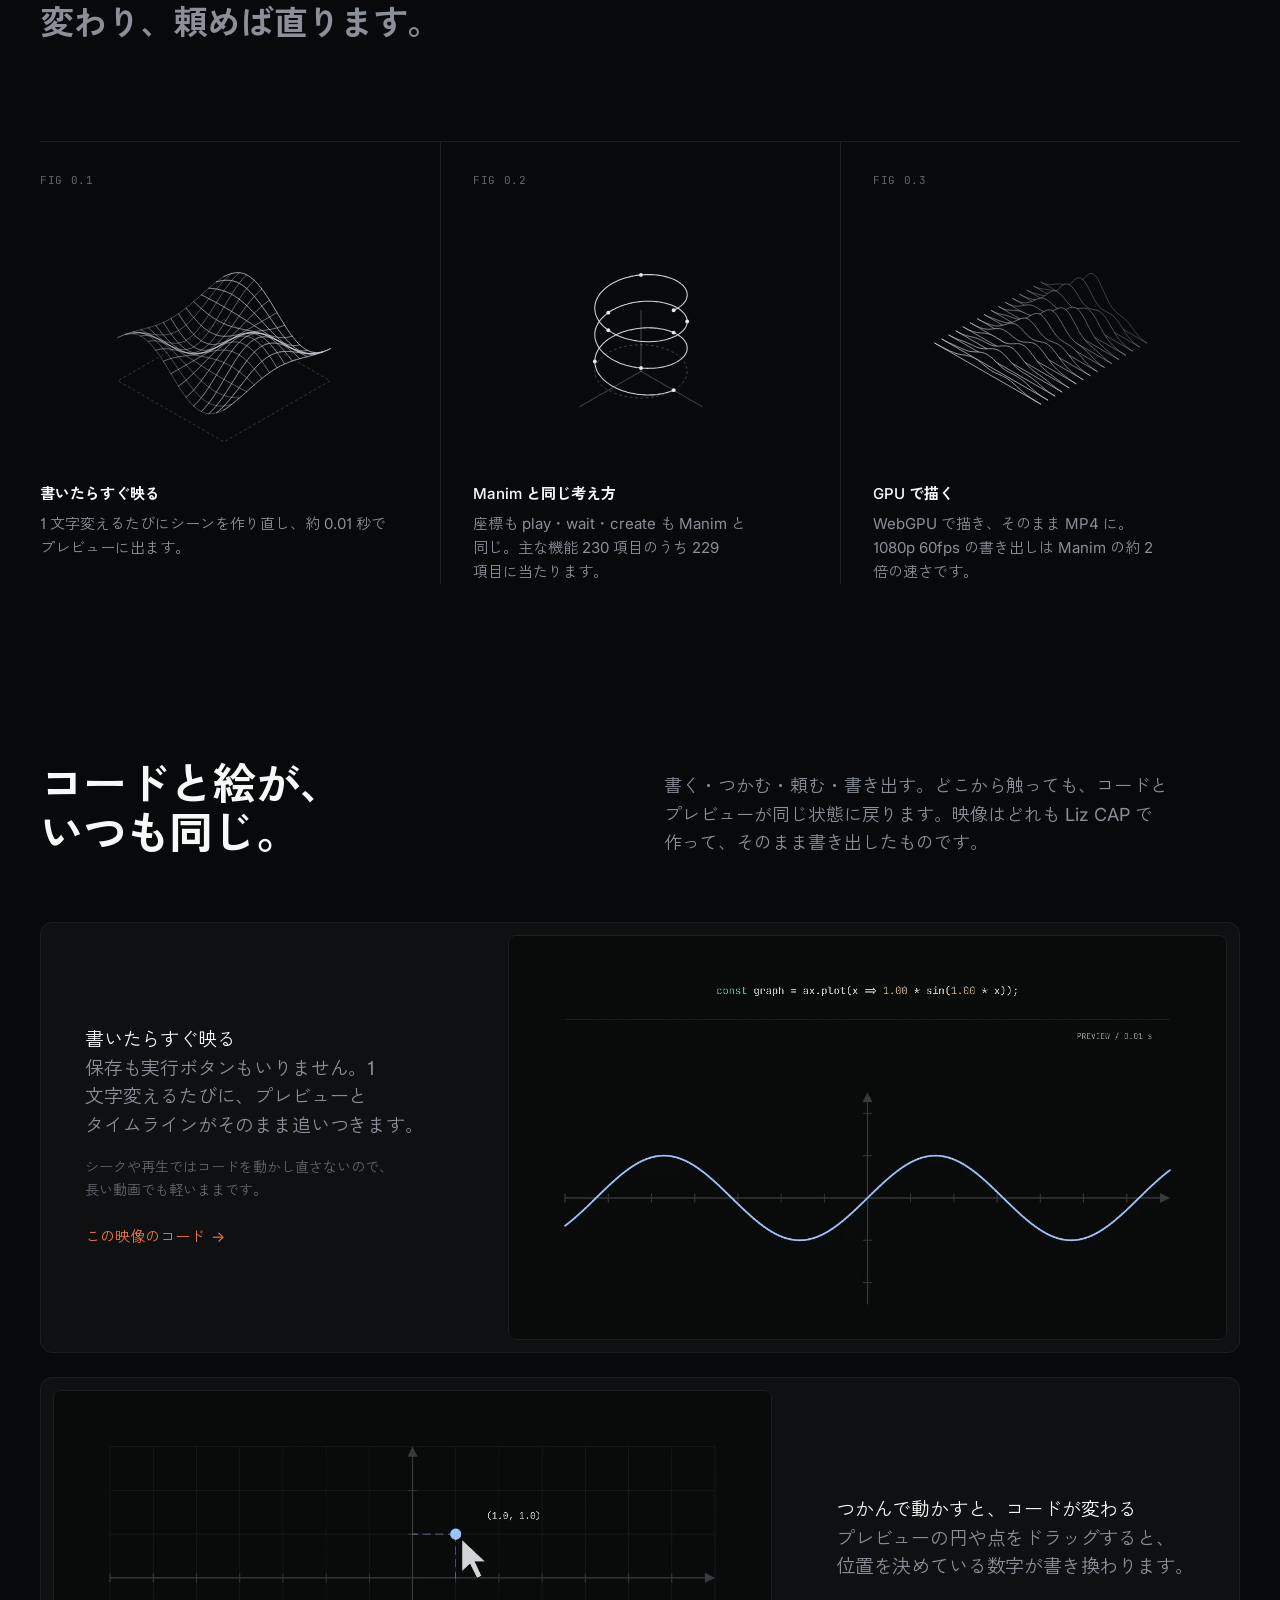
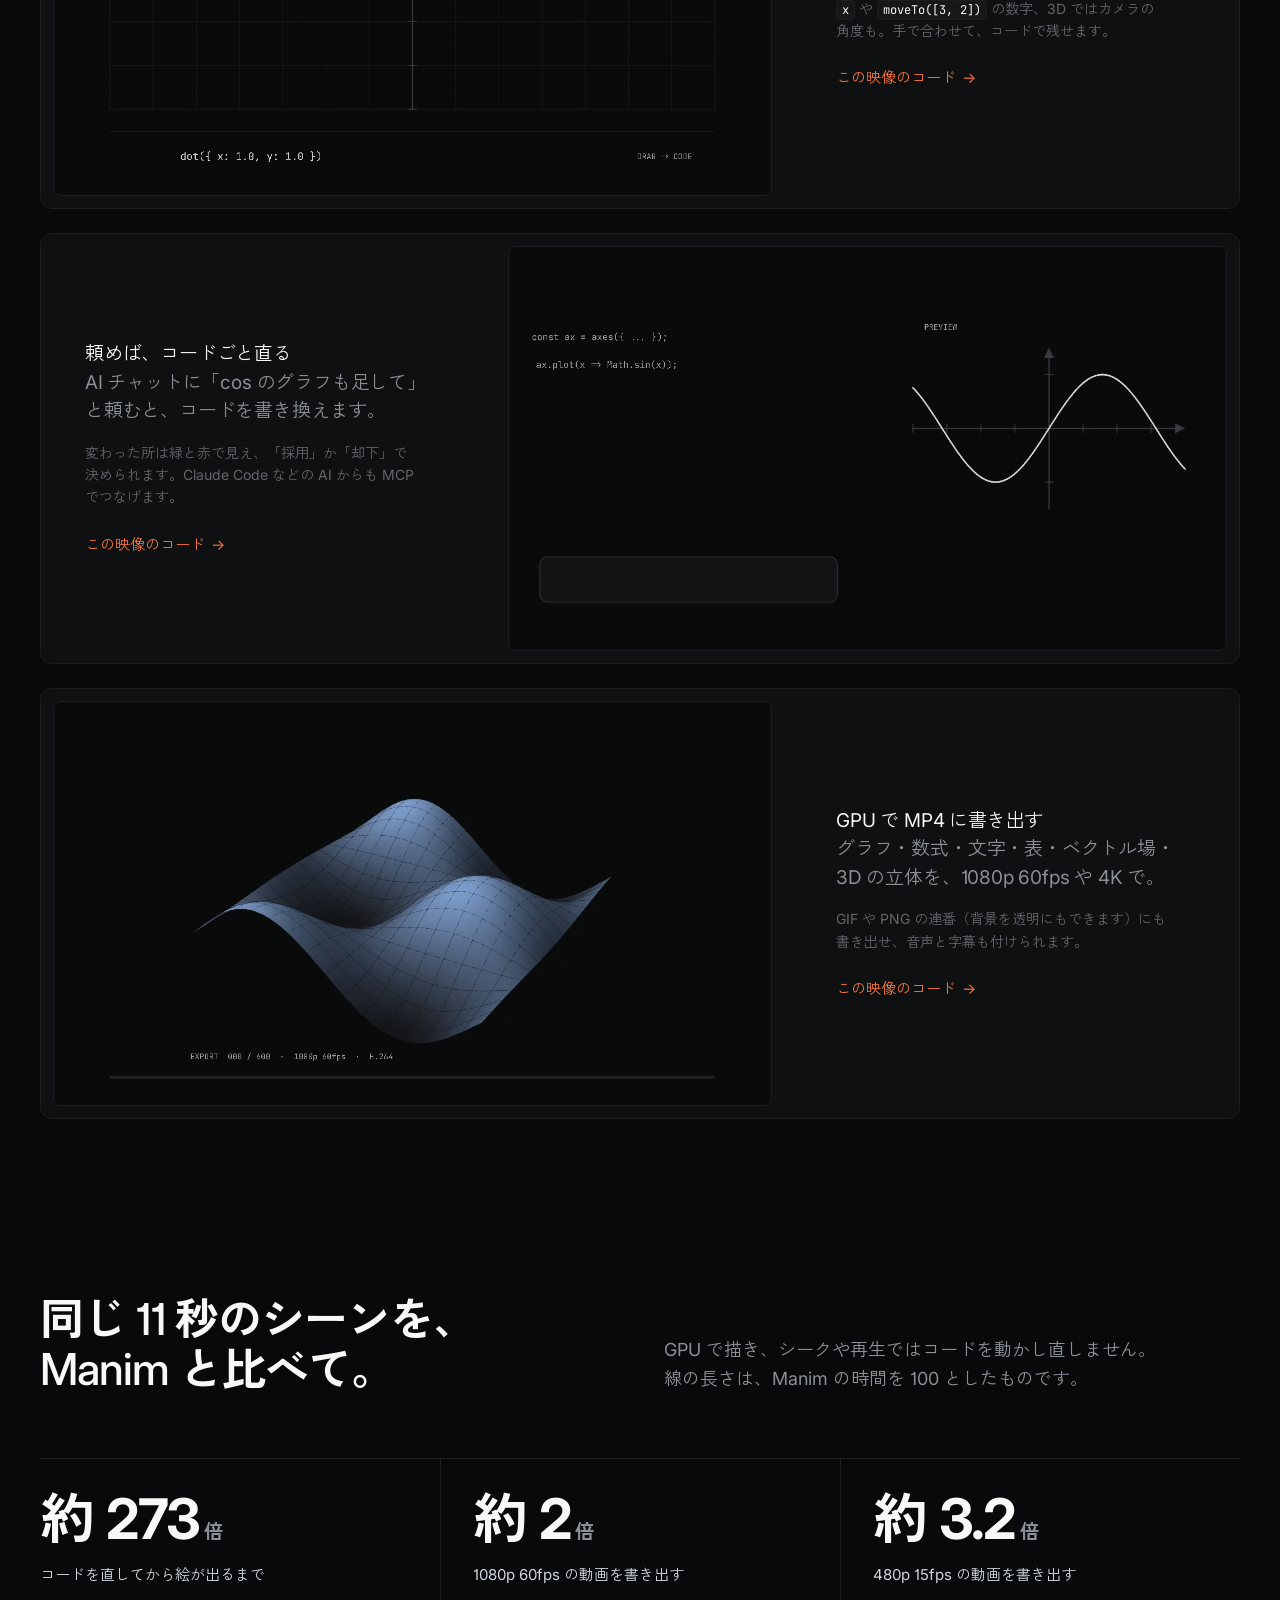
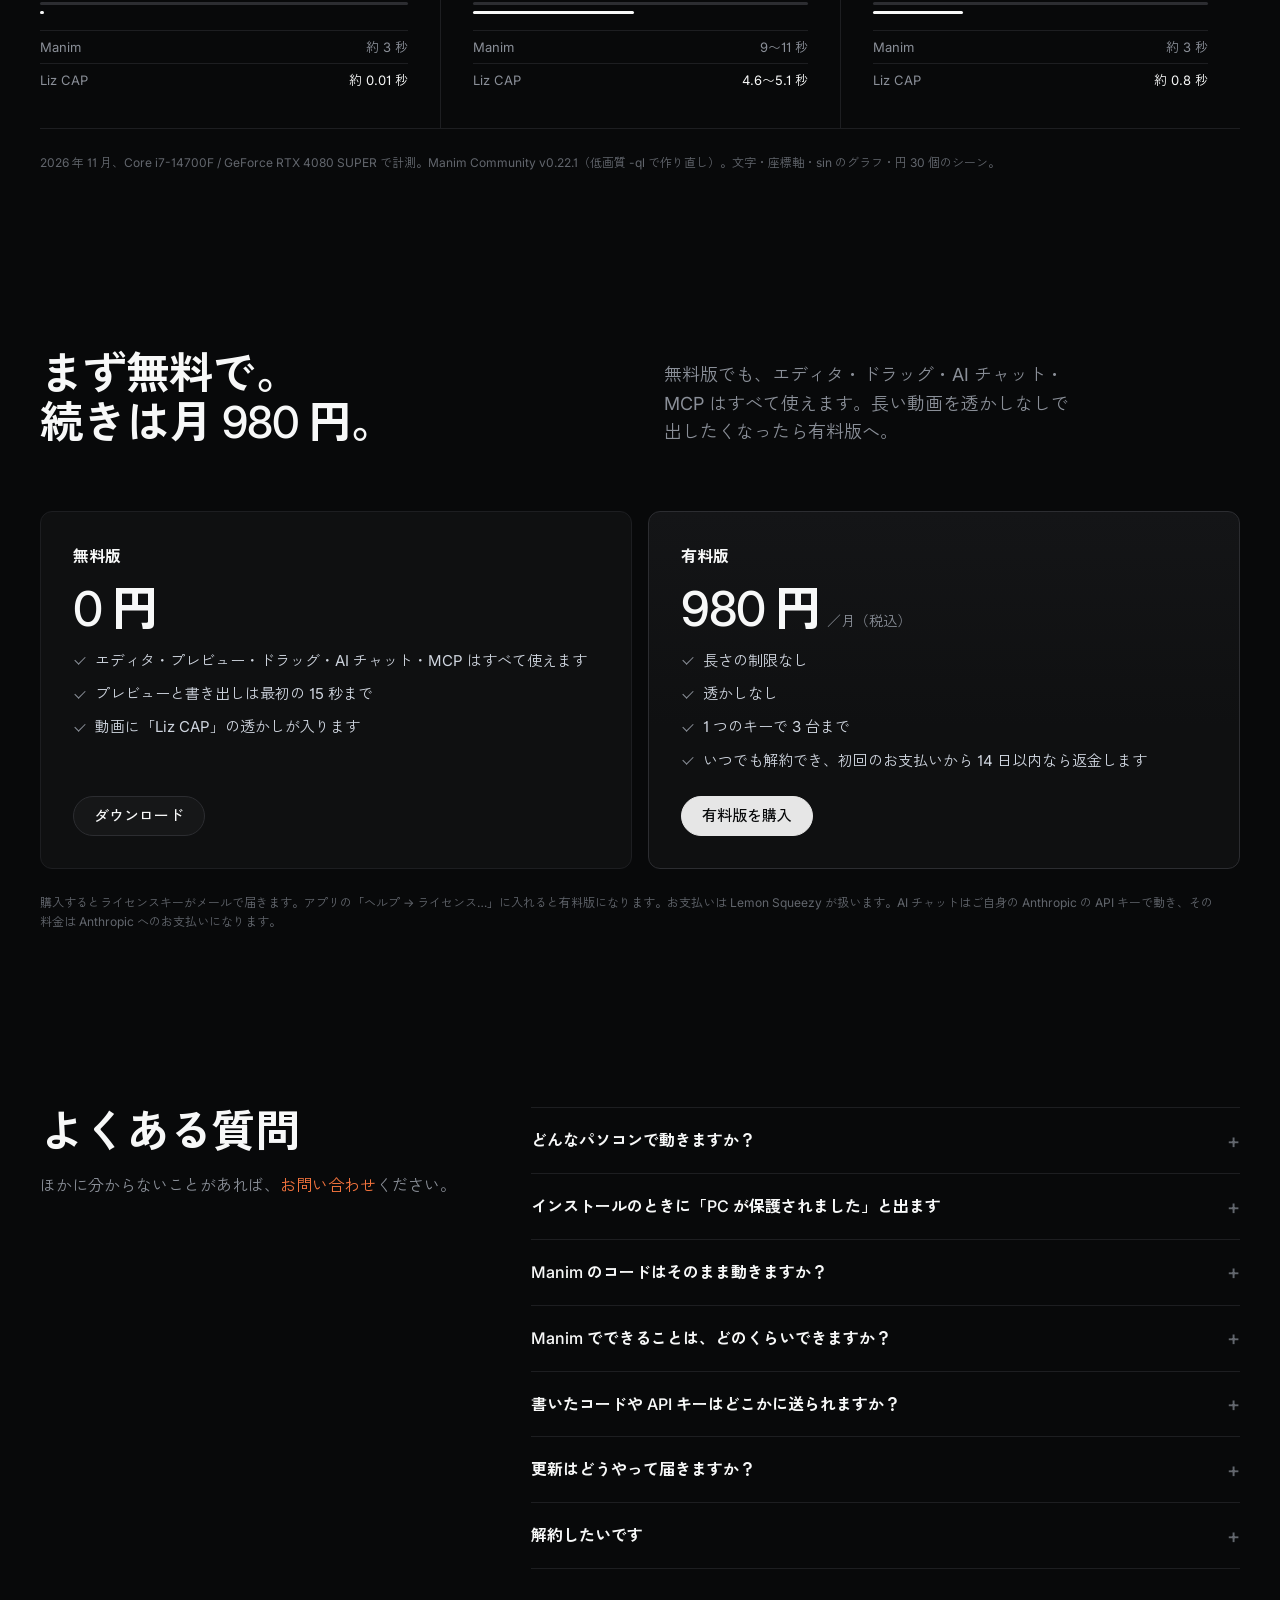
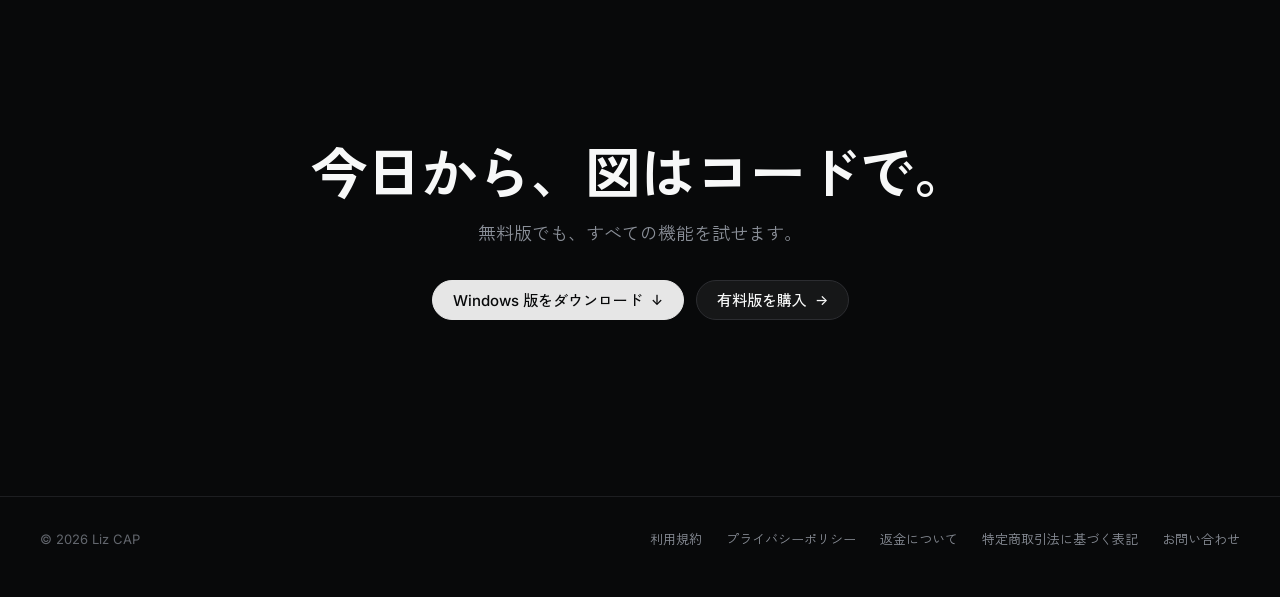
==== commit da3e3e8d: "Update the site pooh9135/liz-code@fb25a4e1e2f61fdbb9b4b67bc05a27932ffdfc28" ====
--- a/index.html
+++ b/index.html
@@ -14,188 +14,172 @@
   <link rel="stylesheet" href="site.css">
 </head>
 <body>
-  <div class="announce"><b>Liz CAP 0.1.1</b> を公開しました。Windows 10 / 11 で無料で使えます。<a href="https://github.com/pooh9135/lizcap/releases/latest">ダウンロード →</a></div>
-
   <header class="top">
     <div class="wrap">
       <a class="brand" href="./"><img src="icon.png" alt="">Liz CAP</a>
       <nav>
-        <a href="#product">画面</a>
         <a href="#features">できること</a>
         <a href="#speed">速さ</a>
         <a href="#pricing">料金</a>
         <a href="#faq">質問</a>
       </nav>
       <div class="actions">
-        <a class="btn btn-ghost" href="#pricing">有料版</a>
-        <a class="btn btn-primary" href="https://github.com/pooh9135/lizcap/releases/latest">ダウンロード</a>
+        <a class="btn btn-sm" href="#pricing">有料版</a>
+        <a class="btn btn-sm btn-primary" href="https://github.com/pooh9135/lizcap/releases/latest">ダウンロード</a>
       </div>
     </div>
   </header>
 
   <main>
     <div class="wrap hero" id="top">
-      <div>
-        <span class="chip enter"><span class="dot"></span>Code · Animate · Preview</span>
-        <h1 class="display enter-2">書いた瞬間に、<br>動く図になる。</h1>
-        <p class="lead enter-3">Liz CAP は、数学・科学の解説アニメーションを作るエディタです。TypeScript でシーンを書くと、横のプレビューにすぐ映ります。図形をつかんで動かせばコードの数値が変わり、AI に頼めばコードごと直してくれます。</p>
-        <div class="actions enter-3">
-          <a class="btn btn-primary btn-lg" href="https://github.com/pooh9135/lizcap/releases/latest">Windows 版をダウンロード（無料）</a>
-          <a class="btn btn-lg" href="#pricing">有料版について</a>
-        </div>
-        <p class="note enter-3">Windows 10 / 11（64 ビット）· WebGPU が使える GPU</p>
-      </div>
-      <div class="orb enter-2" aria-label="Liz CAP で描いたローレンツ方程式の軌跡">
+      <h1 class="display enter">数式を、書いた瞬間に<br>動く図にするエディタ</h1>
+      <div class="hero-row enter-2">
+        <p class="lead">TypeScript でシーンを書くと、横のプレビューにすぐ映ります。図形をつかめばコードが変わり、AI に頼めばコードごと直ります。</p>
+        <a class="new" href="https://github.com/pooh9135/lizcap/releases/latest"><b>New</b>0.1.1 を公開しました →</a>
+      </div>
+      <div class="actions enter-3">
+        <a class="btn btn-primary" href="https://github.com/pooh9135/lizcap/releases/latest">Windows 版をダウンロード <span class="ic">↓</span></a>
+        <a class="btn" href="#features">できることを見る <span class="ic">→</span></a>
+      </div>
+      <div class="stage enter-3">
         <video src="hero.mp4" poster="hero-poster.jpg" autoplay muted loop playsinline aria-hidden="true"></video>
-        <span class="ring blur" aria-hidden="true"></span>
-        <span class="ring" aria-hidden="true"></span>
-        <span class="ring inner" aria-hidden="true"></span>
-        <p class="tag tl"><b>ローレンツ方程式</b><br>σ 10 · ρ 28 · β 8⁄3</p>
-        <p class="tag br">Liz CAP で描いて書き出し<br><a href="hero.liz.ts.txt">コードを見る</a></p>
+        <div class="window"><img src="screenshot.png" width="2400" height="1350" alt="Liz CAP の画面。左にプレビュー、中央にコード、右に AI チャット"></div>
       </div>
     </div>
 
-    <section id="product">
-      <div class="wrap">
-        <div class="card demo reveal">
-          <div class="view">
-            <img src="screenshot.png" width="2400" height="1350" alt="Liz CAP の画面。左にプレビュー、中央にコード、右に AI チャット">
-            <span class="hl off" aria-hidden="true"></span>
-            <p class="caption" data-caption aria-live="polite">左にプレビュー、中央にコード、右に AI。Cursor と同じ並びです。</p>
-          </div>
-          <div class="tabs" role="tablist" aria-label="画面の部分">
-            <button class="is-on" role="tab" data-region="all">全体 <kbd>1</kbd></button>
-            <button role="tab" data-region="preview">プレビュー <kbd>2</kbd></button>
-            <button role="tab" data-region="code">コード <kbd>3</kbd></button>
-            <button role="tab" data-region="ai">AI チャット <kbd>4</kbd></button>
-          </div>
-        </div>
-      </div>
-    </section>
-
-    <section id="features">
-      <div class="wrap">
-        <div class="section-head reveal">
-          <span class="chip">できること</span>
-          <h2 class="headline">コードと絵が、いつも同じ。</h2>
-          <p>書く・つかむ・頼む・書き出す。どこから触っても、コードとプレビューが同じ状態に戻ります。下の映像はどれも、Liz CAP で作ってそのまま書き出したものです。</p>
-        </div>
-        <div class="mosaic">
-          <article class="card feature wide reveal">
-            <div class="body">
-              <span class="chip">01 · ライブプレビュー</span>
-              <h3 class="feature-title">書いたらすぐ映る</h3>
-              <p>保存も実行ボタンもいりません。1 文字変えるたびにシーンを作り直し、プレビューとタイムラインがそのまま追いつきます。シークや再生ではコードを動かし直さないので、長い動画でも軽いままです。</p>
-              <dl class="spec"><dt>作り直し</dt><dd>約 0.01 秒</dd><dt>描画</dt><dd>WebGPU</dd><dt>シーク</dt><dd>コードを再実行しない</dd></dl>
-              <a class="link" href="figs/write.liz.ts.txt">この映像のコード</a>
-            </div>
-            <div class="media"><video src="figs/write.mp4" poster="figs/write-poster.jpg" muted loop playsinline preload="none"></video></div>
-          </article>
-          <article class="card feature reveal">
-            <div class="media"><video src="figs/drag.mp4" poster="figs/drag-poster.jpg" muted loop playsinline preload="none"></video></div>
-            <div class="body">
-              <span class="chip">02 · 直接さわる</span>
-              <h3 class="feature-title">つかんで動かすと、コードが変わる</h3>
-              <p>プレビューの円や点をドラッグすると、位置を決めている <code>x</code> や <code>moveTo([3, 2])</code> の数字が書き換わります。3D ではカメラの角度も。手で合わせて、コードで残せます。</p>
-              <a class="link" href="figs/drag.liz.ts.txt">この映像のコード</a>
-            </div>
-          </article>
-          <article class="card feature reveal">
-            <div class="media"><video src="figs/ai.mp4" poster="figs/ai-poster.jpg" muted loop playsinline preload="none"></video></div>
-            <div class="body">
-              <span class="chip">03 · AI と作る</span>
-              <h3 class="feature-title">頼めば、コードごと直る</h3>
-              <p>右の AI チャットに「cos のグラフも足して」と頼むと、コードを書き換えます。変わった所は緑と赤で見え、「採用」か「却下」で決められます。Claude Code などの AI からも MCP でつなげます。</p>
-              <a class="link" href="figs/ai.liz.ts.txt">この映像のコード</a>
-            </div>
-          </article>
-          <article class="card feature wide flip reveal">
-            <div class="body">
-              <span class="chip">04 · 書き出し</span>
-              <h3 class="feature-title">GPU で MP4 に書き出す</h3>
-              <p>グラフ・数式（LaTeX 記法）・文字・表・ベクトル場・3D の立体を、1080p 60fps や 4K で MP4 にします。GIF や PNG の連番（背景を透明にもできます）にも書き出せ、音声と字幕も付けられます。</p>
-              <dl class="spec"><dt>動画</dt><dd>MP4（H.264）· 4K まで</dd><dt>ほか</dt><dd>GIF · PNG 連番 · SRT 字幕</dd></dl>
-              <a class="link" href="figs/export.liz.ts.txt">この映像のコード</a>
-            </div>
-            <div class="media"><video src="figs/export.mp4" poster="figs/export-poster.jpg" muted loop playsinline preload="none"></video></div>
-          </article>
-        </div>
-      </div>
-    </section>
-
-    <section id="speed">
-      <div class="wrap">
-        <div class="section-head reveal">
-          <span class="chip">速さ</span>
-          <h2 class="headline">同じ 11 秒のシーンを、Manim と比べて。</h2>
-          <p>GPU で描き、シークや再生ではコードを動かし直しません。直した結果が、ほぼ待たずに見えます。線の長さは、Manim の時間を 100 としたものです。</p>
-        </div>
-        <div class="stats">
-          <div class="card stat">
-            <span class="label">コードを直してから絵が出るまで</span>
-            <span class="figure">約 <b data-count="300">300</b><small>倍</small></span>
-            <div class="bars" aria-hidden="true"><span class="bar m" style="--w:100%"></span><span class="bar l" style="--w:1.2%"></span></div>
-            <dl><dt>Manim</dt><dd>約 3 秒</dd><dt>Liz CAP</dt><dd class="win">約 0.01 秒</dd></dl>
-          </div>
-          <div class="card stat">
-            <span class="label">1080p 60fps の動画を書き出す</span>
-            <span class="figure">約 <b data-count="2">2</b><small>倍</small></span>
-            <div class="bars" aria-hidden="true"><span class="bar m" style="--w:100%"></span><span class="bar l" style="--w:48%"></span></div>
-            <dl><dt>Manim</dt><dd>9〜11 秒</dd><dt>Liz CAP</dt><dd class="win">4.6〜5.1 秒</dd></dl>
-          </div>
-          <div class="card stat">
-            <span class="label">480p 15fps の動画を書き出す</span>
-            <span class="figure">約 <b data-count="3.5" data-decimals="1">3.5</b><small>倍</small></span>
-            <div class="bars" aria-hidden="true"><span class="bar m" style="--w:100%"></span><span class="bar l" style="--w:27%"></span></div>
-            <dl><dt>Manim</dt><dd>約 3 秒</dd><dt>Liz CAP</dt><dd class="win">約 0.8 秒</dd></dl>
-          </div>
-        </div>
-        <p class="foot-note">2026 年 11 月、Core i7-14700F / GeForce RTX 4080 SUPER で計測。Manim Community v0.22.1（低画質 -ql で作り直し）。文字・座標軸・sin のグラフ・円 30 個のシーン。</p>
-      </div>
-    </section>
-
-    <section id="pricing">
-      <div class="wrap">
-        <div class="section-head reveal">
-          <span class="chip">料金</span>
-          <h2 class="headline">まず無料で。続きは月 980 円。</h2>
-          <p>無料版でも、エディタ・ドラッグ・AI チャット・MCP はすべて使えます。長い動画を透かしなしで出したくなったら有料版へ。</p>
-        </div>
-        <div class="prices">
-          <div class="card price reveal">
-            <span class="label">無料版</span>
-            <div class="amount">0 円</div>
-            <ul>
-              <li>エディタ・プレビュー・ドラッグ・AI チャット・MCP はすべて使えます</li>
-              <li>プレビューと書き出しは最初の 15 秒まで</li>
-              <li>動画に「Liz CAP」の透かしが入ります</li>
-            </ul>
-            <a class="btn" href="https://github.com/pooh9135/lizcap/releases/latest">ダウンロード</a>
-          </div>
-          <div class="card price is-paid reveal">
-            <span class="label">有料版</span>
-            <div class="amount">980 円<small>／月（税込）</small></div>
-            <ul>
-              <li>長さの制限なし</li>
-              <li>透かしなし</li>
-              <li>1 つのキーで 3 台まで</li>
-              <li>いつでも解約でき、初回のお支払いから 14 日以内なら返金します</li>
-            </ul>
-            <a class="btn btn-primary" href="https://lizcode.lemonsqueezy.com/checkout/buy/5a26a830-2378-44a6-8c75-36f65a2e1088">有料版を購入</a>
-          </div>
-        </div>
-        <p class="foot-note">購入するとライセンスキーがメールで届きます。アプリの「ヘルプ → ライセンス…」に入れると有料版になります。お支払いは Lemon Squeezy が扱います。AI チャットはご自身の Anthropic の API キーで動き、その料金は Anthropic へのお支払いになります。</p>
-      </div>
-    </section>
-
-    <section id="faq">
-      <div class="wrap">
-        <div class="section-head reveal">
-          <span class="chip">よくある質問</span>
-          <h2 class="headline">分からないことは、ここに。</h2>
+    <section class="wrap statement reveal">
+      <p class="two-tone"><b>説明したい人のための、新しい作図の道具。</b>数式は、動いて初めて分かることがある。Liz CAP は、図を作るのをコードを書くのと同じ速さにします。書けばすぐ映り、つかめばコードが変わり、頼めば直ります。</p>
+      <div class="figs">
+        <div class="reveal">
+          <span class="label">Fig 0.1</span>
+          <img src="figs/line-surface.svg" alt="" width="280" height="220">
+          <h3>書いたらすぐ映る</h3>
+          <p>1 文字変えるたびにシーンを作り直し、約 0.01 秒でプレビューに出ます。</p>
+        </div>
+        <div class="reveal">
+          <span class="label">Fig 0.2</span>
+          <img src="figs/line-helix.svg" alt="" width="280" height="220">
+          <h3>Manim と同じ考え方</h3>
+          <p>座標も play・wait・create も Manim と同じ。主な機能 230 項目のうち 229 項目に当たります。</p>
+        </div>
+        <div class="reveal">
+          <span class="label">Fig 0.3</span>
+          <img src="figs/line-waves.svg" alt="" width="280" height="220">
+          <h3>GPU で描く</h3>
+          <p>WebGPU で描き、そのまま MP4 に。1080p 60fps の書き出しは Manim の約 2 倍の速さです。</p>
+        </div>
+      </div>
+    </section>
+
+    <section id="features" class="wrap">
+      <div class="split-head reveal">
+        <h2 class="headline">コードと絵が、<br>いつも同じ。</h2>
+        <div>
+          <p>書く・つかむ・頼む・書き出す。どこから触っても、コードとプレビューが同じ状態に戻ります。映像はどれも Liz CAP で作って、そのまま書き出したものです。</p>
+        </div>
+      </div>
+      <div class="rows">
+        <article class="row reveal">
+          <div class="text">
+            <p class="two-tone"><b>書いたらすぐ映る</b><br>保存も実行ボタンもいりません。1 文字変えるたびに、プレビューとタイムラインがそのまま追いつきます。</p>
+            <p class="note">シークや再生ではコードを動かし直さないので、長い動画でも軽いままです。</p>
+            <a class="link" href="figs/write.liz.ts.txt">この映像のコード</a>
+          </div>
+          <div class="media"><video src="figs/write.mp4" poster="figs/write-poster.jpg" muted loop playsinline preload="none"></video></div>
+        </article>
+        <article class="row flip reveal">
+          <div class="text">
+            <p class="two-tone"><b>つかんで動かすと、コードが変わる</b><br>プレビューの円や点をドラッグすると、位置を決めている数字が書き換わります。</p>
+            <p class="note"><code>x</code> や <code>moveTo([3, 2])</code> の数字、3D ではカメラの角度も。手で合わせて、コードで残せます。</p>
+            <a class="link" href="figs/drag.liz.ts.txt">この映像のコード</a>
+          </div>
+          <div class="media"><video src="figs/drag.mp4" poster="figs/drag-poster.jpg" muted loop playsinline preload="none"></video></div>
+        </article>
+        <article class="row reveal">
+          <div class="text">
+            <p class="two-tone"><b>頼めば、コードごと直る</b><br>AI チャットに「cos のグラフも足して」と頼むと、コードを書き換えます。</p>
+            <p class="note">変わった所は緑と赤で見え、「採用」か「却下」で決められます。Claude Code などの AI からも MCP でつなげます。</p>
+            <a class="link" href="figs/ai.liz.ts.txt">この映像のコード</a>
+          </div>
+          <div class="media"><video src="figs/ai.mp4" poster="figs/ai-poster.jpg" muted loop playsinline preload="none"></video></div>
+        </article>
+        <article class="row flip reveal">
+          <div class="text">
+            <p class="two-tone"><b>GPU で MP4 に書き出す</b><br>グラフ・数式・文字・表・ベクトル場・3D の立体を、1080p 60fps や 4K で。</p>
+            <p class="note">GIF や PNG の連番（背景を透明にもできます）にも書き出せ、音声と字幕も付けられます。</p>
+            <a class="link" href="figs/export.liz.ts.txt">この映像のコード</a>
+          </div>
+          <div class="media"><video src="figs/export.mp4" poster="figs/export-poster.jpg" muted loop playsinline preload="none"></video></div>
+        </article>
+      </div>
+    </section>
+
+    <section id="speed" class="wrap">
+      <div class="split-head reveal">
+        <h2 class="headline">同じ 11 秒のシーンを、<br>Manim と比べて。</h2>
+        <p>GPU で描き、シークや再生ではコードを動かし直しません。線の長さは、Manim の時間を 100 としたものです。</p>
+      </div>
+      <div class="stats">
+        <div class="stat">
+          <span class="figure">約 <b data-count="300">300</b><small>倍</small></span>
+          <span class="what">コードを直してから絵が出るまで</span>
+          <div class="bars" aria-hidden="true"><span class="bar m" style="--w:100%"></span><span class="bar l" style="--w:1.2%"></span></div>
+          <dl><dt>Manim</dt><dd>約 3 秒</dd><dt>Liz CAP</dt><dd class="win">約 0.01 秒</dd></dl>
+        </div>
+        <div class="stat">
+          <span class="figure">約 <b data-count="2">2</b><small>倍</small></span>
+          <span class="what">1080p 60fps の動画を書き出す</span>
+          <div class="bars" aria-hidden="true"><span class="bar m" style="--w:100%"></span><span class="bar l" style="--w:48%"></span></div>
+          <dl><dt>Manim</dt><dd>9〜11 秒</dd><dt>Liz CAP</dt><dd class="win">4.6〜5.1 秒</dd></dl>
+        </div>
+        <div class="stat">
+          <span class="figure">約 <b data-count="3.5" data-decimals="1">3.5</b><small>倍</small></span>
+          <span class="what">480p 15fps の動画を書き出す</span>
+          <div class="bars" aria-hidden="true"><span class="bar m" style="--w:100%"></span><span class="bar l" style="--w:27%"></span></div>
+          <dl><dt>Manim</dt><dd>約 3 秒</dd><dt>Liz CAP</dt><dd class="win">約 0.8 秒</dd></dl>
+        </div>
+      </div>
+      <p class="foot-note">2026 年 11 月、Core i7-14700F / GeForce RTX 4080 SUPER で計測。Manim Community v0.22.1（低画質 -ql で作り直し）。文字・座標軸・sin のグラフ・円 30 個のシーン。</p>
+    </section>
+
+    <section id="pricing" class="wrap">
+      <div class="split-head reveal">
+        <h2 class="headline">まず無料で。<br>続きは月 980 円。</h2>
+        <p>無料版でも、エディタ・ドラッグ・AI チャット・MCP はすべて使えます。長い動画を透かしなしで出したくなったら有料版へ。</p>
+      </div>
+      <div class="prices">
+        <div class="price reveal">
+          <span class="name">無料版</span>
+          <div class="amount">0 円</div>
+          <ul>
+            <li>エディタ・プレビュー・ドラッグ・AI チャット・MCP はすべて使えます</li>
+            <li>プレビューと書き出しは最初の 15 秒まで</li>
+            <li>動画に「Liz CAP」の透かしが入ります</li>
+          </ul>
+          <a class="btn" href="https://github.com/pooh9135/lizcap/releases/latest">ダウンロード</a>
+        </div>
+        <div class="price is-paid reveal">
+          <span class="name">有料版</span>
+          <div class="amount">980 円<small>／月（税込）</small></div>
+          <ul>
+            <li>長さの制限なし</li>
+            <li>透かしなし</li>
+            <li>1 つのキーで 3 台まで</li>
+            <li>いつでも解約でき、初回のお支払いから 14 日以内なら返金します</li>
+          </ul>
+          <a class="btn btn-primary" href="https://lizcode.lemonsqueezy.com/checkout/buy/5a26a830-2378-44a6-8c75-36f65a2e1088">有料版を購入</a>
+        </div>
+      </div>
+      <p class="foot-note">購入するとライセンスキーがメールで届きます。アプリの「ヘルプ → ライセンス…」に入れると有料版になります。お支払いは Lemon Squeezy が扱います。AI チャットはご自身の Anthropic の API キーで動き、その料金は Anthropic へのお支払いになります。</p>
+    </section>
+
+    <section id="faq" class="wrap">
+      <div class="faq-grid">
+        <div class="side reveal">
+          <h2 class="headline">よくある質問</h2>
           <p>ほかに分からないことがあれば、<a href="mailto:lizlaboratory7@gmail.com">お問い合わせ</a>ください。</p>
         </div>
-        <div class="card faq reveal">
+        <div class="faq reveal">
           <details>
             <summary>どんなパソコンで動きますか？</summary>
             <p>Windows 10 / 11（64 ビット）で、WebGPU が使える GPU が必要です。ここ数年のパソコンなら、内蔵 GPU でもたいてい動きます。</p>
@@ -228,12 +212,12 @@
       </div>
     </section>
 
-    <section class="cta reveal">
-      <h2 class="headline">今日から、図はコードで。</h2>
-      <p>インストールして、サンプルを開くところから。無料版でも、すべての機能を試せます。</p>
+    <section class="wrap cta reveal">
+      <h2 class="display">今日から、図はコードで。</h2>
+      <p>無料版でも、すべての機能を試せます。</p>
       <div class="actions">
-        <a class="btn btn-primary btn-lg" href="https://github.com/pooh9135/lizcap/releases/latest">Windows 版をダウンロード</a>
-        <a class="btn btn-lg" href="https://lizcode.lemonsqueezy.com/checkout/buy/5a26a830-2378-44a6-8c75-36f65a2e1088">有料版を購入</a>
+        <a class="btn btn-primary" href="https://github.com/pooh9135/lizcap/releases/latest">Windows 版をダウンロード <span class="ic">↓</span></a>
+        <a class="btn" href="https://lizcode.lemonsqueezy.com/checkout/buy/5a26a830-2378-44a6-8c75-36f65a2e1088">有料版を購入 <span class="ic">→</span></a>
       </div>
     </section>
   </main>
@@ -252,37 +236,15 @@
   </footer>
   <script>
     const reduce = matchMedia("(prefers-reduced-motion: reduce)").matches;
-    const $ = (s, el = document) => el.querySelector(s);
     const $$ = (s, el = document) => [...el.querySelectorAll(s)];
-    if (reduce) { const h = $(".orb video"); h.removeAttribute("autoplay"); h.pause(); }
-
-    // ---- 製品の画面: タブで選んだ所を枠で囲み、説明を変える。触られるまでは 5 秒ごとに進む ----
-    // 位置は screenshot.png（2400×1350）の中の割合
-    const regions = {
-      all:     { off: true, text: "左にプレビュー、中央にコード、右に AI。Cursor と同じ並びです。" },
-      preview: { x: 0.6, y: 4.4, w: 34.9, h: 82.6, text: "書いたらすぐ映るプレビュー。点や円をつかんで動かすと、コードの数字が書き換わります。" },
-      code:    { x: 35.8, y: 4.4, w: 41.6, h: 95.2, text: "TypeScript で書くシーン。座標や play・wait の考え方は Manim と同じです。" },
-      ai:      { x: 77.6, y: 4.4, w: 22.0, h: 95.2, text: "AI チャットに頼むと、コードを書き換えます。変わった所は緑と赤で見え、採用か却下で決めます。" },
-    };
-    const hl = $(".demo .hl"), tabs = $$(".demo .tabs button"), caption = $("[data-caption]");
-    const pick = (i) => {
-      const r = regions[tabs[i].dataset.region];
-      tabs.forEach((t, j) => { t.classList.toggle("is-on", j === i); t.setAttribute("aria-selected", j === i); });
-      hl.classList.toggle("off", !!r.off);
-      if (!r.off) ["x", "y", "w", "h"].forEach((k) => hl.style.setProperty("--" + k, r[k] + "%"));
-      caption.textContent = r.text;
-    };
-    let cur = 0, auto = !reduce, demoSeen = false;
-    tabs.forEach((t, i) => t.addEventListener("click", () => { auto = false; cur = i; pick(i); }));
-    setInterval(() => { if (auto && demoSeen && !document.hidden) { cur = (cur + 1) % tabs.length; pick(cur); } }, 5000);
-    new IntersectionObserver((es) => es.forEach((e) => (demoSeen = e.isIntersecting)), { threshold: 0.5 }).observe($(".demo"));
+    if (reduce) { const h = document.querySelector(".stage video"); h.removeAttribute("autoplay"); h.pause(); }
 
     // ---- できることの映像: 見えている間だけ流す ----
     const vids = new IntersectionObserver((es) => es.forEach((e) => {
       const v = e.target;
       if (e.isIntersecting) { v.preload = "auto"; if (!reduce) v.play().catch(() => {}); } else v.pause();
     }), { threshold: 0.35 });
-    $$(".feature video").forEach((v) => vids.observe(v));
+    $$(".row video").forEach((v) => vids.observe(v));
 
     // ---- 出てくる動き・数字を数える・比べる線を伸ばす ----
     const seen = new IntersectionObserver((es) => es.forEach((e) => {
@@ -295,7 +257,7 @@
         requestAnimationFrame(run);
       });
     }), { threshold: 0.15 });
-    $$(".reveal, .stat").forEach((el) => { el.classList.add("reveal"); seen.observe(el); });
+    $$(".reveal, .stat").forEach((el) => seen.observe(el));
   </script>
 </body>
 </html>
--- a/ui/tokens.css
+++ b/ui/tokens.css
@@ -1,35 +1,25 @@
-/* 販売サイトのデザイントークン（参考: Graphite のスタイル資料 D:/Claudcode/UI/Lizcode）。
-   ほぼ黒の地に白い文字と 1px の線。角は 10px（ボタンは 8px）。
-   色を使うのは、文中のリンクと矢印のオレンジ、図の飾り線の「黄 → 白 → 青」の光だけ。主ボタンは明るい灰色。 */
+/* 販売サイトのデザイントークン（参考: linear.app と cursor.com の組み合わせ）。
+   linear.app から: ほぼ黒の地、大きく詰めた見出し、白と灰の 2 色の文、線画の図。
+   cursor.com から: 丸いボタン、文と映像を左右に置いたカード、オレンジの文中リンク。 */
 :root {
   /* 色 */
-  --color-black: #000000;       /* 映像の奥・フェード */
-  --color-canvas: #0a0a0a;      /* ページの地・カードの中 */
-  --color-charcoal: #171717;    /* お知らせの帯・小さな操作 */
-  --color-edge: #262626;        /* 1px の線・2 番目のボタンの地 */
-  --color-steel: #464646;       /* 強めの線（選んだもの・映像の枠） */
-  --color-white: #fafafa;       /* 見出し・強い文字 */
-  --color-paper: #e5e5e5;       /* 主ボタンの地 */
-  --color-fog: #a1a1a1;         /* 本文の 2 番目・ナビ */
-  --color-ash: #737373;         /* 3 番目のラベル */
-  --color-orange: #ff8833;      /* 文中のリンクと小さな矢印だけ */
-  --color-solar: #ffb931;
-  --color-blue: #2e73fc;
-  --gradient-solar: linear-gradient(90deg, #ffb931 15%, #ffffff 30%, #ffffff 40%, #2e73fc 50%);
+  --color-bg: #08090a;          /* ページの地 */
+  --color-panel: #0f1011;       /* カードの地 */
+  --color-raised: #161718;      /* 浮いた面・2 番目のボタン */
+  --color-line: #1d1e21;        /* 1px の線 */
+  --color-line-strong: #2c2d31; /* 強めの線 */
+  --color-text: #f7f8f8;        /* 見出し・強い文字 */
+  --color-text-2: #d0d6e0;      /* 本文 */
+  --color-muted: #8a8f98;       /* 2 番目の文・ナビ */
+  --color-faint: #62666d;       /* 小さなラベル */
+  --color-button: #e6e6e6;      /* 主ボタン */
+  --color-link: #f2733d;        /* 文中のリンク */
 
   /* 文字 */
   --font-sans: 'Inter', ui-sans-serif, system-ui, 'Segoe UI', 'Yu Gothic UI', 'Hiragino Sans', 'Zen Kaku Gothic New', sans-serif;
   --font-mono: 'JetBrains Mono', ui-monospace, SFMono-Regular, Consolas, monospace;
-  --text-caption: 12px;
-  --text-control: 14px;
-  --text-body: 16px;
-  --text-body-lg: 18px;
-  --text-sub: 20px;
-  --text-feature: 24px;
-  --text-section: 36px;
-  --text-display: 60px;
 
-  /* 間隔（8px 刻み） */
+  /* 間隔 */
   --spacing-8: 8px;
   --spacing-12: 12px;
   --spacing-16: 16px;
@@ -37,26 +27,17 @@
   --spacing-32: 32px;
   --spacing-48: 48px;
   --spacing-64: 64px;
-  --spacing-72: 72px;
-  --spacing-128: 128px;
+  --spacing-96: 96px;
 
   /* 配置 */
-  --page-max-width: 1152px;
-  --section-gap: 160px;
+  --page-max-width: 1200px;
+  --section-gap: 176px;
 
   /* 角 */
-  --radius-tab: 4px;
-  --radius-button: 8px;
-  --radius-card: 10px;
+  --radius-sm: 6px;
+  --radius-card: 12px;
   --radius-pill: 9999px;
 
-  /* 影 */
-  --shadow-nav: rgba(0, 0, 0, 0.25) 0px 4px 4px 0px;
-  --shadow-frame: rgba(101, 129, 128, 0.15) 0px 0px 2px 2px inset, rgba(32, 47, 46, 0.15) 0px 0px 4px 4px inset;
-  --shadow-button: rgba(0, 0, 0, 0.1) 0px 1px 3px 0px, rgba(0, 0, 0, 0.1) 0px 1px 2px -1px;
-  --shadow-primary: rgb(255, 255, 255) 0px 1px 0px 0px inset, rgba(0, 0, 0, 0.1) 0px -2px 6px 0px inset;
-  --shadow-card: rgba(0, 0, 0, 0.3) 0px 8px 10px 0px;
-
-  --line: 1px solid var(--color-edge);
+  --line: 1px solid var(--color-line);
   --ease-enter: cubic-bezier(0.16, 1, 0.3, 1);
 }
--- a/ui/components.css
+++ b/ui/components.css
@@ -1,61 +1,55 @@
-/* 販売サイトの部品（参考: Graphite）：
-   - 地は #0a0a0a、面は 1px の #262626 の線で区切る。カードと映像の枠は角 10px
-   - 見出しは Inter 500 で詰める（一番上は 60px / 行の高さ 1 / 字間 -1.5px）
-   - 主ボタンは明るい灰色、2 番目は #262626。色の付いた塗りのボタンは使わない
-   - オレンジは文中のリンクと矢印だけ */
+/* 販売サイトの部品（参考: linear.app + cursor.com）：
+   - 地はほぼ黒、面は 1px の線と少し明るい地で分ける
+   - 見出しは Inter 510 で大きく詰める。文は「白い 1 文 + 灰色の続き」の 2 色
+   - ボタンは丸く、主ボタンは明るい灰色、2 番目は暗い地に線
+   - 色は文中のリンクのオレンジだけ */
 
 /* ---- 土台 ---- */
-html, body { background: var(--color-canvas); color: var(--color-fog); }
+html, body { background: var(--color-bg); color: var(--color-muted); }
 body {
-  margin: 0; font-family: var(--font-sans); font-size: var(--text-body); line-height: 1.5;
-  font-feature-settings: "clig" 0, "liga" 0, "palt";
+  margin: 0; font-family: var(--font-sans); font-size: 16px; line-height: 1.55;
+  font-feature-settings: "cv01", "ss03", "palt";
   -webkit-font-smoothing: antialiased; text-rendering: optimizeLegibility;
 }
 h1, h2, h3, p { word-break: auto-phrase; text-wrap: pretty; }   /* 日本語を文節の切れ目で折り返す */
-::selection { background: var(--color-white); color: var(--color-canvas); }
+::selection { background: #3d4250; color: var(--color-text); }
 *::-webkit-scrollbar { width: 10px; height: 10px; }
-*::-webkit-scrollbar-thumb { background: var(--color-edge); border: 3px solid var(--color-canvas); border-radius: 10px; }
-*::-webkit-scrollbar-track { background: var(--color-canvas); }
-code { font-family: var(--font-mono); font-size: 0.88em; color: var(--color-white); background: var(--color-charcoal);
-       border: var(--line); border-radius: var(--radius-tab); padding: 1px 5px; }
+*::-webkit-scrollbar-thumb { background: var(--color-line-strong); border: 3px solid var(--color-bg); border-radius: 10px; }
+*::-webkit-scrollbar-track { background: var(--color-bg); }
+code { font-family: var(--font-mono); font-size: 0.86em; color: var(--color-text); background: var(--color-raised);
+       border: var(--line); border-radius: 4px; padding: 1px 5px; }
 
 /* ---- 文字 ---- */
-.display, .headline, .feature-title { color: var(--color-white); font-weight: 500; margin: 0; }
-.display  { font-size: var(--text-display); line-height: 1.04; letter-spacing: -1.5px; }
-.headline { font-size: var(--text-section); line-height: 1.15; letter-spacing: -0.6px; }
-.feature-title { font-size: var(--text-feature); line-height: 1.25; font-weight: 600; letter-spacing: -0.3px; }
-.muted { color: var(--color-ash); }
-/* 小さなラベル（丸い枠の中の 12px） */
-.chip { display: inline-flex; align-items: center; gap: 6px; height: 24px; padding: 0 10px; box-sizing: border-box;
-        border: var(--line); border-radius: var(--radius-pill); color: var(--color-fog); font-size: var(--text-caption); line-height: 1; }
-.chip .dot { width: 6px; height: 6px; border-radius: 50%; background: var(--color-orange); }
+.display { margin: 0; color: var(--color-text); font-weight: 510; font-size: 64px; line-height: 1.06; letter-spacing: -0.022em; }
+.headline { margin: 0; color: var(--color-text); font-weight: 510; font-size: 44px; line-height: 1.12; letter-spacing: -0.02em; }
+.title { margin: 0; color: var(--color-text); font-weight: 510; font-size: 20px; line-height: 1.35; letter-spacing: -0.01em; }
+/* 白い 1 文 + 灰色の続き（linear.app の宣言文、cursor.com のカードの文） */
+.two-tone { color: var(--color-muted); }
+.two-tone b { color: var(--color-text); font-weight: inherit; }
+.label { font: 400 11px/1.4 var(--font-mono); letter-spacing: 0.06em; text-transform: uppercase; color: var(--color-faint); }
 
-/* ---- リンク（オレンジ + 小さな矢印） ---- */
-.link { color: var(--color-orange); text-decoration: none; font-size: var(--text-body); line-height: 20px; display: inline-flex; align-items: center; gap: 6px; }
+/* ---- リンク ---- */
+.link { color: var(--color-link); text-decoration: none; display: inline-flex; align-items: center; gap: 6px; }
 .link::after { content: "→"; transition: transform 150ms ease-out; }
 .link:hover::after { transform: translateX(3px); }
 
-/* ---- ボタン ---- */
-.btn { display: inline-flex; align-items: center; justify-content: center; gap: 8px; height: 36px; padding: 0 16px; box-sizing: border-box;
-       border-radius: var(--radius-button); font: 500 var(--text-control)/20px var(--font-sans); text-decoration: none; cursor: pointer; white-space: nowrap;
-       border: 1px solid var(--color-steel); background: var(--color-edge); color: var(--color-white); box-shadow: var(--shadow-button);
-       transition: background-color 150ms ease-out, border-color 150ms ease-out, color 150ms ease-out; }
-.btn:hover { background: #303030; }
-.btn:focus-visible { outline: 2px solid var(--color-ash); outline-offset: 2px; }
-.btn-primary { background: var(--color-paper); color: var(--color-charcoal); border-color: rgba(255, 255, 255, 0.1); box-shadow: var(--shadow-primary); }
-.btn-primary:hover { background: #ffffff; }
-.btn-ghost { background: transparent; color: var(--color-fog); border-color: rgba(255, 255, 255, 0.1); box-shadow: none; }
-.btn-ghost:hover { background: var(--color-charcoal); color: var(--color-white); }
-.btn-lg { height: 44px; padding: 0 20px; font-size: 15px; }
-
-/* ---- カード ---- */
-.card { background: var(--color-canvas); border: var(--line); border-radius: var(--radius-card); overflow: hidden; }
+/* ---- ボタン（丸い） ---- */
+.btn { display: inline-flex; align-items: center; justify-content: center; gap: 8px; height: 40px; padding: 0 20px; box-sizing: border-box;
+       border-radius: var(--radius-pill); font: 500 15px/1 var(--font-sans); text-decoration: none; cursor: pointer; white-space: nowrap;
+       border: 1px solid var(--color-line-strong); background: var(--color-raised); color: var(--color-text);
+       transition: background-color 150ms ease-out, border-color 150ms ease-out; }
+.btn:hover { background: #202124; border-color: #3a3b40; }
+.btn:focus-visible { outline: 2px solid var(--color-muted); outline-offset: 2px; }
+.btn-primary { background: var(--color-button); color: #08090a; border-color: var(--color-button); }
+.btn-primary:hover { background: #ffffff; border-color: #ffffff; }
+.btn-sm { height: 32px; padding: 0 14px; font-size: 13px; }
+.btn .ic { font-size: 14px; line-height: 1; }
 
 /* ---- 出てくるときの動き ---- */
-.enter   { animation: ln-enter 520ms var(--ease-enter) both; }
-.enter-2 { animation: ln-enter 620ms var(--ease-enter) 80ms both; }
-.enter-3 { animation: ln-enter 720ms var(--ease-enter) 160ms both; }
-@keyframes ln-enter { from { opacity: 0; transform: translateY(10px); } to { opacity: 1; transform: none; } }
+.enter   { animation: ln-enter 600ms var(--ease-enter) both; }
+.enter-2 { animation: ln-enter 700ms var(--ease-enter) 80ms both; }
+.enter-3 { animation: ln-enter 800ms var(--ease-enter) 160ms both; }
+@keyframes ln-enter { from { opacity: 0; transform: translateY(12px); filter: blur(4px); } to { opacity: 1; transform: none; filter: none; } }
 
 @media (prefers-reduced-motion: reduce) {
   .enter, .enter-2, .enter-3 { animation: none; }
--- a/site.css
+++ b/site.css
@@ -1,203 +1,181 @@
-/* 販売サイトの配置（色と部品は ui/tokens.css・ui/components.css。参考: Graphite のスタイル資料） */
+/* 販売サイトの配置（色と部品は ui/tokens.css・ui/components.css。参考: linear.app + cursor.com） */
 
-.wrap { max-width: var(--page-max-width); margin: 0 auto; padding: 0 var(--spacing-24); box-sizing: content-box; }
+.wrap { max-width: var(--page-max-width); margin: 0 auto; padding: 0 var(--spacing-32); box-sizing: content-box; }
 a { color: inherit; }
 
-/* ---- 上のお知らせの帯 ---- */
-.announce { background: var(--color-charcoal); border-bottom: var(--line); text-align: center; padding: var(--spacing-8) var(--spacing-16);
-            font-size: var(--text-control); line-height: 20px; }
-.announce b { color: var(--color-white); font-weight: 600; }
-.announce a { color: var(--color-fog); text-decoration: none; margin-left: var(--spacing-8); }
-.announce a:hover { color: var(--color-white); }
-
-/* ---- 浮いたナビ（角 10px の枠） ---- */
-.top { position: sticky; top: 12px; z-index: 20; padding: 0 var(--spacing-24); margin-top: 12px; }
-.top .wrap { display: flex; align-items: center; gap: var(--spacing-8); height: 52px; padding: 0 var(--spacing-16);
-             background: rgba(10, 10, 10, 0.82); backdrop-filter: blur(12px); -webkit-backdrop-filter: blur(12px);
-             border: var(--line); border-radius: var(--radius-card); box-shadow: var(--shadow-nav); box-sizing: border-box; }
-.brand { display: inline-flex; align-items: center; gap: 10px; color: var(--color-white); text-decoration: none; font-weight: 600; font-size: 15px; margin-right: var(--spacing-16); }
-.brand img { width: 22px; height: 22px; border-radius: 5px; }
-.top nav { display: flex; gap: 2px; }
-.top nav a { color: var(--color-fog); text-decoration: none; font-size: var(--text-control); font-weight: 500; line-height: 20px; padding: 6px 10px; border-radius: var(--radius-button); }
-.top nav a:hover { color: var(--color-white); background: var(--color-charcoal); }
-.top .actions { margin-left: auto; display: flex; gap: var(--spacing-8); }
-.top .btn { height: 32px; padding: 0 14px; }
+/* ---- 上の帯（全幅の下線。linear.app） ---- */
+.top { position: sticky; top: 0; z-index: 20; background: rgba(8, 9, 10, 0.78); backdrop-filter: blur(14px); -webkit-backdrop-filter: blur(14px);
+       border-bottom: var(--line); }
+.top .wrap { display: flex; align-items: center; gap: var(--spacing-24); height: 64px; }
+.brand { display: inline-flex; align-items: center; gap: 10px; color: var(--color-text); text-decoration: none; font-weight: 600; font-size: 17px; letter-spacing: -0.01em; }
+.brand img { width: 24px; height: 24px; border-radius: 6px; }
+.top nav { display: flex; gap: var(--spacing-24); margin-left: auto; }
+.top nav a { color: var(--color-muted); text-decoration: none; font-size: 14px; }
+.top nav a:hover { color: var(--color-text); }
+.top .actions { display: flex; gap: var(--spacing-8); padding-left: var(--spacing-24); border-left: var(--line); }
 
 /* ---- 節 ---- */
-main > section { margin-top: var(--section-gap); }
-.section-head { max-width: 640px; margin-bottom: var(--spacing-48); }
-.section-head .chip { margin-bottom: var(--spacing-24); }
-.section-head p { margin: var(--spacing-16) 0 0; font-size: var(--text-body-lg); line-height: 1.55; }
+main > section.wrap { margin-top: var(--section-gap); }   /* .wrap の margin より強く */
+.split-head { display: grid; grid-template-columns: 1fr 1fr; gap: var(--spacing-48); align-items: end; margin-bottom: var(--spacing-64); }
+.split-head p { margin: 0; font-size: 18px; line-height: 1.6; max-width: 520px; }
+.split-head .link { margin-top: var(--spacing-16); font-size: 15px; }
 
-/* ---- 最初の面: 左に大きな見出し、右に Liz CAP で描いた図と光の輪 ---- */
-.hero { display: grid; grid-template-columns: 1.05fr 1fr; gap: var(--spacing-48); align-items: center; min-height: clamp(560px, calc(100vh - 140px), 760px); }
-.hero .chip { margin-bottom: var(--spacing-24); }
-.hero .lead { margin: var(--spacing-24) 0 0; max-width: 520px; font-size: var(--text-body-lg); line-height: 1.6; }
-.hero .actions { display: flex; flex-wrap: wrap; gap: var(--spacing-8); margin-top: var(--spacing-32); }
-.hero .note { margin: var(--spacing-16) 0 0; font-size: var(--text-caption); color: var(--color-ash); }
+/* ---- 最初の面: 大きな見出し（linear.app）+ 丸いボタン（cursor.com） ---- */
+.wrap.hero { padding-top: 152px; }
+.hero .display { max-width: 900px; }
+.hero-row { display: flex; align-items: flex-end; justify-content: space-between; gap: var(--spacing-32); margin-top: var(--spacing-32); }
+.hero .lead { margin: 0; max-width: 560px; font-size: 18px; line-height: 1.6; }
+.hero .new { color: var(--color-muted); text-decoration: none; font-size: 15px; white-space: nowrap; }
+.hero .new b { color: var(--color-text); font-weight: 600; margin-right: 8px; }
+.hero .new:hover { color: var(--color-text); }
+.hero .actions { display: flex; flex-wrap: wrap; gap: var(--spacing-12); margin-top: var(--spacing-32); }
 
-.orb { position: relative; aspect-ratio: 1; width: 100%; max-width: 560px; justify-self: end; }
-.orb video { position: absolute; inset: 4%; width: 92%; height: 92%; object-fit: cover; border-radius: 50%;
-             -webkit-mask-image: radial-gradient(closest-side, #000 72%, transparent 100%); mask-image: radial-gradient(closest-side, #000 72%, transparent 100%); }
-/* まわりの細い光の輪（黄 → 白 → 青）。中は空けたまま、ぼかした写しで奥行きを出す */
-.orb .ring { position: absolute; inset: 0; border-radius: 50%; padding: 1px;
-             background: conic-gradient(from var(--a), transparent 0 18%, #ffb931 26%, #ffffff 34%, #ffffff 40%, #2e73fc 50%, transparent 60% 100%);
-             -webkit-mask: linear-gradient(#000 0 0) content-box, linear-gradient(#000 0 0); -webkit-mask-composite: xor;
-             mask: linear-gradient(#000 0 0) content-box exclude, linear-gradient(#000 0 0); animation: spin 14s linear infinite; }
-.orb .ring.blur { filter: blur(10px); opacity: 0.7; padding: 3px; }
-.orb .ring.inner { inset: 9%; opacity: 0.35; animation-duration: 22s; animation-direction: reverse; }
-.orb .tag { position: absolute; font-size: var(--text-caption); color: var(--color-ash); line-height: 1.5; }
-.orb .tag b { color: var(--color-fog); font-weight: 500; }
-.orb .tag a { color: var(--color-orange); text-decoration: none; }
-.orb .tag.tl { left: 0; top: 2%; }
-.orb .tag.br { right: 0; bottom: 2%; text-align: right; }
-@property --a { syntax: "<angle>"; inherits: false; initial-value: 0deg; }
-@keyframes spin { to { --a: 360deg; } }
+/* 製品の画面: Liz CAP で描いた映像を背景に、アプリの窓を置く（cursor.com の絵の上の窓） */
+.stage { position: relative; margin-top: 72px; border-radius: var(--radius-card); overflow: hidden; border: var(--line);
+         aspect-ratio: 16 / 9.4; background: #050506; isolation: isolate; }
+.stage::before { content: ""; position: absolute; inset: 0; z-index: 1; pointer-events: none;
+                 background: radial-gradient(120% 70% at 50% 0%, rgba(255, 255, 255, 0.07), transparent 60%),
+                             linear-gradient(180deg, transparent 55%, rgba(8, 9, 10, 0.9)); }
+.stage > video { position: absolute; inset: 0; width: 100%; height: 100%; object-fit: cover; opacity: 0.55; filter: saturate(0.9); }
+.window { position: absolute; z-index: 2; left: 8%; right: 8%; top: 9%; border-radius: 10px; overflow: hidden;
+          border: 1px solid rgba(255, 255, 255, 0.12); background: #181818;
+          box-shadow: 0 40px 80px rgba(0, 0, 0, 0.6), 0 0 0 1px rgba(0, 0, 0, 0.6); }
+.window img { display: block; width: 100%; height: auto; }
 
-/* ---- 製品の画面（枠 + 下のタブ） ---- */
-.demo { box-shadow: var(--shadow-frame), var(--shadow-card); background: var(--color-black); }
-.demo .view { position: relative; }
-.demo img { display: block; width: 100%; height: auto; }
-/* 選んだ所を囲む枠。ほかは暗くする */
-.demo .hl { position: absolute; left: var(--x, 0%); top: var(--y, 0%); width: var(--w, 100%); height: var(--h, 100%); box-sizing: border-box;
-            border: 1px solid rgba(250, 250, 250, 0.8); border-radius: 6px; box-shadow: 0 0 0 9999px rgba(0, 0, 0, 0.55);
-            transition: left 480ms var(--ease-enter), top 480ms var(--ease-enter), width 480ms var(--ease-enter), height 480ms var(--ease-enter), opacity 300ms; }
-.demo .view { overflow: hidden; }
-.demo .hl.off { opacity: 0; }
-.demo .caption { position: absolute; left: var(--spacing-24); right: var(--spacing-24); bottom: var(--spacing-16); margin: 0; max-width: 620px;
-                 color: var(--color-white); font-size: var(--text-control); line-height: 1.5; text-shadow: 0 1px 10px #000, 0 0 2px #000; }
-.demo .tabs { display: flex; flex-wrap: wrap; gap: var(--spacing-8); padding: var(--spacing-12); border-top: var(--line); background: var(--color-canvas); }
-.demo .tabs button { display: inline-flex; align-items: center; gap: 8px; height: 32px; padding: 0 12px; background: var(--color-black); color: var(--color-fog);
-                     border: var(--line); border-radius: var(--radius-tab); font: 500 13px/1 var(--font-sans); cursor: pointer; }
-.demo .tabs button:hover { color: var(--color-white); }
-.demo .tabs button.is-on { color: var(--color-white); border-color: var(--color-steel); background: var(--color-charcoal); }
-.demo .tabs kbd { font: 400 11px/1 var(--font-mono); color: var(--color-ash); }
+/* ---- 宣言（白い 1 文 + 灰色の続き。linear.app） ---- */
+.statement > p { margin: 0; max-width: 1000px; font-size: 34px; line-height: 1.3; letter-spacing: -0.018em; font-weight: 510; }
 
-/* ---- できること（枠のついたカードの組み合わせ） ---- */
-.mosaic { display: grid; grid-template-columns: 1fr 1fr; gap: var(--spacing-16); }
-.feature { display: flex; flex-direction: column; }
-.feature.wide { grid-column: span 2; display: grid; grid-template-columns: 1fr 1.35fr; }
-.feature.wide.flip { grid-template-columns: 1.35fr 1fr; }
-.feature .media { position: relative; background: var(--color-black); aspect-ratio: 16 / 9; border-bottom: var(--line); overflow: hidden; }
-.feature.wide .media { border-bottom: 0; border-left: var(--line); }
-.feature.wide.flip .media { order: -1; border-left: 0; border-right: var(--line); }
-.feature .media video { position: absolute; inset: 0; width: 100%; height: 100%; object-fit: cover; }
-.feature .body { padding: var(--spacing-24); display: flex; flex-direction: column; gap: var(--spacing-12); flex: 1; }
-.feature.wide .body { padding: var(--spacing-32); justify-content: center; }
-.feature .body p { margin: 0; line-height: 1.65; }
-.feature .chip { align-self: flex-start; }
-.spec { display: grid; grid-template-columns: auto 1fr; margin: var(--spacing-8) 0 0; font-size: 13px; border-top: var(--line); }
-.spec dt, .spec dd { margin: 0; padding: 8px 0; border-bottom: var(--line); }
-.spec dt { color: var(--color-ash); padding-right: var(--spacing-24); }
-.spec dd { color: var(--color-white); }
-.feature .link { margin-top: auto; padding-top: var(--spacing-8); font-size: 15px; align-self: flex-start; }
+/* ---- 線画の図 3 つ（縦の線で区切る。linear.app の FIG） ---- */
+.figs { display: grid; grid-template-columns: repeat(3, 1fr); margin-top: var(--spacing-96); border-top: var(--line); }
+.figs > div { padding: var(--spacing-24) var(--spacing-32) 0; border-left: var(--line); }
+.figs > div:first-child { border-left: 0; padding-left: 0; }
+.figs img { display: block; width: 100%; max-width: 300px; height: auto; margin: var(--spacing-24) auto var(--spacing-32); }
+.figs h3 { margin: 0 0 6px; color: var(--color-text); font-size: 15px; font-weight: 510; }
+.figs p { margin: 0; font-size: 15px; line-height: 1.6; }
 
-/* ---- 速さ ---- */
-.stats { display: grid; grid-template-columns: repeat(3, 1fr); gap: var(--spacing-16); }
-.stat { padding: var(--spacing-24); display: flex; flex-direction: column; gap: var(--spacing-16); }
-.stat .label { font-size: var(--text-control); color: var(--color-fog); }
-.stat .figure { color: var(--color-white); font-size: 48px; font-weight: 500; letter-spacing: -1.2px; line-height: 1; }
-.stat .figure small { font-size: 18px; margin-left: 4px; color: var(--color-fog); letter-spacing: 0; }
+/* ---- できること: 文と映像を左右に置いたカード（cursor.com） ---- */
+.rows { display: grid; gap: var(--spacing-24); }
+.row { display: grid; grid-template-columns: 1fr 1.7fr; align-items: center; gap: var(--spacing-32);
+       background: var(--color-panel); border: var(--line); border-radius: var(--radius-card); padding: var(--spacing-12); }
+.row.flip { grid-template-columns: 1.7fr 1fr; }
+.row.flip .text { order: 2; }
+.row .text { padding: var(--spacing-32); }
+.row .text p { margin: 0; font-size: 19px; line-height: 1.5; letter-spacing: -0.01em; }
+.row .text .note { margin-top: var(--spacing-16); font-size: 14px; line-height: 1.6; color: var(--color-faint); letter-spacing: 0; }
+.row .link { margin-top: var(--spacing-24); font-size: 15px; }
+.row .media { position: relative; aspect-ratio: 16 / 9; border-radius: 8px; overflow: hidden; background: #0b0b0c; border: var(--line); }
+.row .media video { position: absolute; inset: 0; width: 100%; height: 100%; object-fit: cover; }
+
+/* ---- 速さ: 縦の線で区切った 3 つの数字 ---- */
+.stats { display: grid; grid-template-columns: repeat(3, 1fr); border-top: var(--line); border-bottom: var(--line); }
+.stat { padding: var(--spacing-32); border-left: var(--line); display: flex; flex-direction: column; gap: var(--spacing-16); }
+.stat:first-child { border-left: 0; padding-left: 0; }
+.stat .figure { color: var(--color-text); font-size: 56px; font-weight: 510; letter-spacing: -0.03em; line-height: 1; }
+.stat .figure small { font-size: 20px; color: var(--color-muted); margin-left: 4px; letter-spacing: 0; }
+.stat .what { color: var(--color-text-2); font-size: 15px; }
 .stat dl { display: grid; grid-template-columns: 1fr auto; margin: 0; font-size: 13px; }
 .stat dt, .stat dd { margin: 0; padding: 6px 0; border-top: var(--line); }
-.stat dd { text-align: right; color: var(--color-fog); }
-.stat dd.win { color: var(--color-white); }
+.stat dd { text-align: right; }
+.stat dd.win { color: var(--color-text); }
 .bars { display: grid; gap: 6px; }
-.bar { display: block; height: 4px; border-radius: 4px; width: 0; transition: width 1100ms var(--ease-enter); }
-.bar.m { background: var(--color-edge); }
-.bar.l { background: linear-gradient(90deg, #ffb931, #ffffff 45%, #2e73fc); min-width: 4px; }
+.bar { display: block; height: 3px; border-radius: 3px; width: 0; transition: width 1200ms var(--ease-enter); }
+.bar.m { background: var(--color-line-strong); }
+.bar.l { background: var(--color-text); min-width: 3px; }
 .stat.in .bar { width: var(--w); }
-.foot-note { margin: var(--spacing-24) 0 0; font-size: var(--text-caption); color: var(--color-ash); line-height: 1.6; }
+.foot-note { margin: var(--spacing-24) 0 0; font-size: 12px; color: var(--color-faint); line-height: 1.6; }
 
 /* ---- 料金 ---- */
 .prices { display: grid; grid-template-columns: 1fr 1fr; gap: var(--spacing-16); }
-.price { position: relative; padding: var(--spacing-32); display: flex; flex-direction: column; gap: var(--spacing-16); }
-.price .label { color: var(--color-white); font-weight: 600; }
-.price .amount { color: var(--color-white); font-size: 44px; font-weight: 500; letter-spacing: -1.2px; line-height: 1; }
-.price .amount small { font-size: var(--text-control); color: var(--color-fog); letter-spacing: 0; margin-left: 6px; font-weight: 400; }
-.price ul { margin: 0 0 var(--spacing-8); padding: 0; list-style: none; display: grid; gap: 10px; font-size: 15px; }
+.price { display: flex; flex-direction: column; gap: var(--spacing-16); padding: var(--spacing-32); background: var(--color-panel); border: var(--line); border-radius: var(--radius-card); }
+.price .name { color: var(--color-text); font-weight: 510; }
+.price .amount { color: var(--color-text); font-size: 48px; font-weight: 510; letter-spacing: -0.03em; line-height: 1; }
+.price .amount small { font-size: 14px; color: var(--color-muted); margin-left: 6px; letter-spacing: 0; font-weight: 400; }
+.price ul { margin: 0 0 var(--spacing-8); padding: 0; list-style: none; display: grid; gap: 10px; font-size: 15px; color: var(--color-text-2); }
 .price li { position: relative; padding-left: 22px; line-height: 1.55; }
-.price li::before { content: ""; position: absolute; left: 2px; top: 0.5em; width: 9px; height: 5px; border-left: 1.5px solid var(--color-fog); border-bottom: 1.5px solid var(--color-fog); transform: rotate(-45deg); }
+.price li::before { content: ""; position: absolute; left: 2px; top: 0.5em; width: 9px; height: 5px; border-left: 1.5px solid var(--color-muted); border-bottom: 1.5px solid var(--color-muted); transform: rotate(-45deg); }
 .price .btn { margin-top: auto; align-self: flex-start; }
-.price.is-paid { border-color: var(--color-steel); }
-.price.is-paid::before { content: ""; position: absolute; left: 0; right: 0; top: 0; height: 1px; background: linear-gradient(90deg, transparent, #ffb931 25%, #ffffff 45%, #2e73fc 70%, transparent); }
+.price.is-paid { background: linear-gradient(180deg, #141517, var(--color-panel) 60%); border-color: var(--color-line-strong); }
 
-/* ---- よくある質問 ---- */
-.faq { max-width: 860px; }
+/* ---- よくある質問: 左に見出し、右に一覧（linear.app） ---- */
+.faq-grid { display: grid; grid-template-columns: 1fr 1.6fr; gap: var(--spacing-48); }
+.faq-grid .side p { margin: var(--spacing-16) 0 0; font-size: 16px; }
+.faq { border-top: var(--line); }
 .faq details { border-bottom: var(--line); }
-.faq details:last-child { border-bottom: 0; }
 .faq summary { list-style: none; cursor: pointer; display: flex; align-items: center; justify-content: space-between; gap: var(--spacing-16);
-               padding: 18px var(--spacing-24); color: var(--color-white); font-weight: 500; }
+               padding: 20px 0; color: var(--color-text); font-weight: 510; }
 .faq summary::-webkit-details-marker { display: none; }
-.faq summary::after { content: "+"; color: var(--color-ash); font-size: 20px; line-height: 1; transition: transform 200ms ease-out; }
+.faq summary::after { content: "+"; color: var(--color-faint); font-size: 20px; line-height: 1; transition: transform 200ms ease-out; }
 .faq details[open] summary::after { transform: rotate(45deg); }
-.faq details p { margin: 0; padding: 0 var(--spacing-24) var(--spacing-24); line-height: 1.75; max-width: 720px; }
-.faq a, .section-head a { color: var(--color-orange); text-decoration: none; }
+.faq details p { margin: 0; padding: 0 0 var(--spacing-24); line-height: 1.75; max-width: 680px; }
+.faq a, .side a { color: var(--color-link); text-decoration: none; }
 
 /* ---- 最後の呼びかけ ---- */
-.cta { position: relative; text-align: center; padding: var(--spacing-72) var(--spacing-24) 0; }
-.cta::before { content: ""; position: absolute; left: 10%; right: 10%; top: 0; height: 1px; background: linear-gradient(90deg, transparent, #ffb931 25%, #ffffff 45%, #2e73fc 70%, transparent); }
-.cta::after { content: ""; position: absolute; left: 30%; right: 30%; top: -30px; height: 60px; background: radial-gradient(closest-side, rgba(255, 255, 255, 0.08), transparent); pointer-events: none; }
-.cta .headline { font-size: 44px; letter-spacing: -1px; }
-.cta p { margin: var(--spacing-16) auto 0; max-width: 520px; font-size: var(--text-body-lg); }
-.cta .actions { display: flex; justify-content: center; flex-wrap: wrap; gap: var(--spacing-8); margin-top: var(--spacing-32); }
+.cta { text-align: center; }
+.cta .display { font-size: 56px; }
+.cta p { margin: var(--spacing-16) auto 0; max-width: 520px; font-size: 18px; }
+.cta .actions { display: flex; justify-content: center; flex-wrap: wrap; gap: var(--spacing-12); margin-top: var(--spacing-32); }
 
 /* ---- 下 ---- */
 .bottom { margin-top: var(--section-gap); border-top: var(--line); }
-.bottom .wrap { display: flex; flex-wrap: wrap; align-items: center; gap: var(--spacing-24); padding-top: var(--spacing-32); padding-bottom: var(--spacing-48); font-size: 13px; color: var(--color-ash); }
+.bottom .wrap { display: flex; flex-wrap: wrap; align-items: center; gap: var(--spacing-24); padding-top: var(--spacing-32); padding-bottom: var(--spacing-48); font-size: 13px; color: var(--color-faint); }
 .bottom nav { display: flex; flex-wrap: wrap; gap: var(--spacing-24); margin-left: auto; }
-.bottom a { color: var(--color-fog); text-decoration: none; }
-.bottom a:hover { color: var(--color-white); }
+.bottom a { color: var(--color-muted); text-decoration: none; }
+.bottom a:hover { color: var(--color-text); }
 
 /* ---- 規約などの文書ページ ---- */
-.doc { max-width: 760px; padding: var(--spacing-72) 0 0; }
-.doc .eyebrow { display: inline-flex; height: 24px; align-items: center; padding: 0 10px; border: var(--line); border-radius: var(--radius-pill); font-size: var(--text-caption); }
-.doc h1 { font: 500 44px/1.15 var(--font-sans); letter-spacing: -1px; color: var(--color-white); margin: var(--spacing-24) 0 var(--spacing-8); }
-.doc .updated { color: var(--color-ash); font-size: 13px; margin: 0 0 var(--spacing-48); padding-bottom: var(--spacing-24); border-bottom: var(--line); }
-.doc h2 { font-size: 18px; line-height: 1.4; font-weight: 600; color: var(--color-white); margin: var(--spacing-48) 0 var(--spacing-12); }
-.doc p, .doc li { color: var(--color-fog); font-size: 15px; line-height: 1.85; }
+.doc { max-width: 760px; padding: var(--spacing-96) 0 0; }
+.doc .eyebrow { font: 400 11px/1.4 var(--font-mono); letter-spacing: 0.06em; text-transform: uppercase; color: var(--color-faint); }
+.doc h1 { font: 510 48px/1.12 var(--font-sans); letter-spacing: -0.022em; color: var(--color-text); margin: var(--spacing-16) 0 var(--spacing-8); }
+.doc .updated { color: var(--color-faint); font-size: 13px; margin: 0 0 var(--spacing-48); padding-bottom: var(--spacing-24); border-bottom: var(--line); }
+.doc h2 { font-size: 18px; line-height: 1.4; font-weight: 510; color: var(--color-text); margin: var(--spacing-48) 0 var(--spacing-12); }
+.doc p, .doc li { color: var(--color-text-2); font-size: 15px; line-height: 1.85; }
 .doc ul, .doc ol { padding-left: 1.4em; }
-.doc a { color: var(--color-orange); text-decoration: none; }
+.doc a { color: var(--color-link); text-decoration: none; }
 .doc table { width: 100%; border-collapse: collapse; border-top: var(--line); }
 .doc th, .doc td { text-align: left; vertical-align: top; padding: var(--spacing-16) 0; border-bottom: var(--line); font-size: 15px; line-height: 1.8; }
-.doc th { width: 30%; padding-right: var(--spacing-24); color: var(--color-ash); font-weight: 400; }
-.doc td { color: var(--color-fog); }
+.doc th { width: 30%; padding-right: var(--spacing-24); color: var(--color-muted); font-weight: 400; }
+.doc td { color: var(--color-text-2); }
 
 /* ---- 画面に入ると出てくる ---- */
-.reveal { opacity: 0; transform: translateY(14px); transition: opacity 700ms var(--ease-enter), transform 700ms var(--ease-enter); }
+.reveal { opacity: 0; transform: translateY(16px); transition: opacity 800ms var(--ease-enter), transform 800ms var(--ease-enter); }
 .reveal.in { opacity: 1; transform: none; }
 
 /* ---- 狭い画面 ---- */
 @media (max-width: 960px) {
-  :root { --section-gap: 112px; }
+  :root { --section-gap: 120px; }
   .top nav { display: none; }
-  .hero { grid-template-columns: 1fr; min-height: 0; margin-top: var(--spacing-64); gap: var(--spacing-32); }
-  .orb { justify-self: center; max-width: 440px; }
-  .mosaic, .prices, .stats { grid-template-columns: 1fr; }
-  .feature.wide, .feature.wide.flip { grid-column: auto; display: flex; }
-  .feature.wide .media, .feature.wide.flip .media { order: -1; border-left: 0; border-right: 0; border-bottom: var(--line); }
-  .feature.wide .body { padding: var(--spacing-24); }
-  .demo .caption { display: none; }
+  .top .actions { margin-left: auto; border-left: 0; padding-left: 0; }
+  .wrap.hero { padding-top: 96px; }
+  .display { font-size: 48px; }
+  .headline { font-size: 34px; }
+  .hero-row { flex-direction: column; align-items: flex-start; }
+  .stage { aspect-ratio: 4 / 3; }
+  .window { left: 5%; right: auto; width: 140%; top: 8%; }
+  .statement > p { font-size: 26px; }
+  .figs, .stats, .prices, .faq-grid, .split-head { grid-template-columns: 1fr; }
+  .figs > div, .stat { border-left: 0; padding-left: 0; padding-right: 0; border-top: var(--line); }
+  .figs > div:first-child, .stat:first-child { border-top: 0; }
+  .row, .row.flip { grid-template-columns: 1fr; }
+  .row.flip .text { order: 0; }
+  .row .text { padding: var(--spacing-16) var(--spacing-16) var(--spacing-8); }
+  .split-head { gap: var(--spacing-16); }
 }
 @media (max-width: 560px) {
   .wrap { padding: 0 var(--spacing-16); }
-  .top { padding: 0 var(--spacing-16); }
-  .top .btn-ghost { display: none; }
-  .display { font-size: 40px; letter-spacing: -1px; }
-  .headline, .cta .headline { font-size: 28px; letter-spacing: -0.4px; }
-  .hero .lead, .section-head p, .cta p { font-size: var(--text-body); }
-  .announce { font-size: 13px; }
-  .stat .figure { font-size: 40px; }
+  .top .btn:not(.btn-primary) { display: none; }
+  .display, .cta .display { font-size: 38px; letter-spacing: -0.02em; }
+  .headline { font-size: 28px; }
+  .hero .lead, .split-head p, .cta p { font-size: 16px; }
+  .statement > p { font-size: 22px; }
+  .row .text p { font-size: 17px; }
+  .stat .figure { font-size: 44px; }
   .price { padding: var(--spacing-24); }
-  .faq summary { padding: 16px; }
-  .faq details p { padding: 0 16px 16px; }
-  .doc h1 { font-size: 32px; }
+  .doc h1 { font-size: 34px; }
   .doc th, .doc td { display: block; width: auto; padding: var(--spacing-8) 0; }
   .doc th { border-bottom: 0; padding-top: var(--spacing-16); }
   .bottom nav { margin-left: 0; }
 }
 @media (prefers-reduced-motion: reduce) {
-  .orb .ring { animation: none; }
   .reveal { opacity: 1; transform: none; transition: none; }
   .bar { transition: none; }
 }
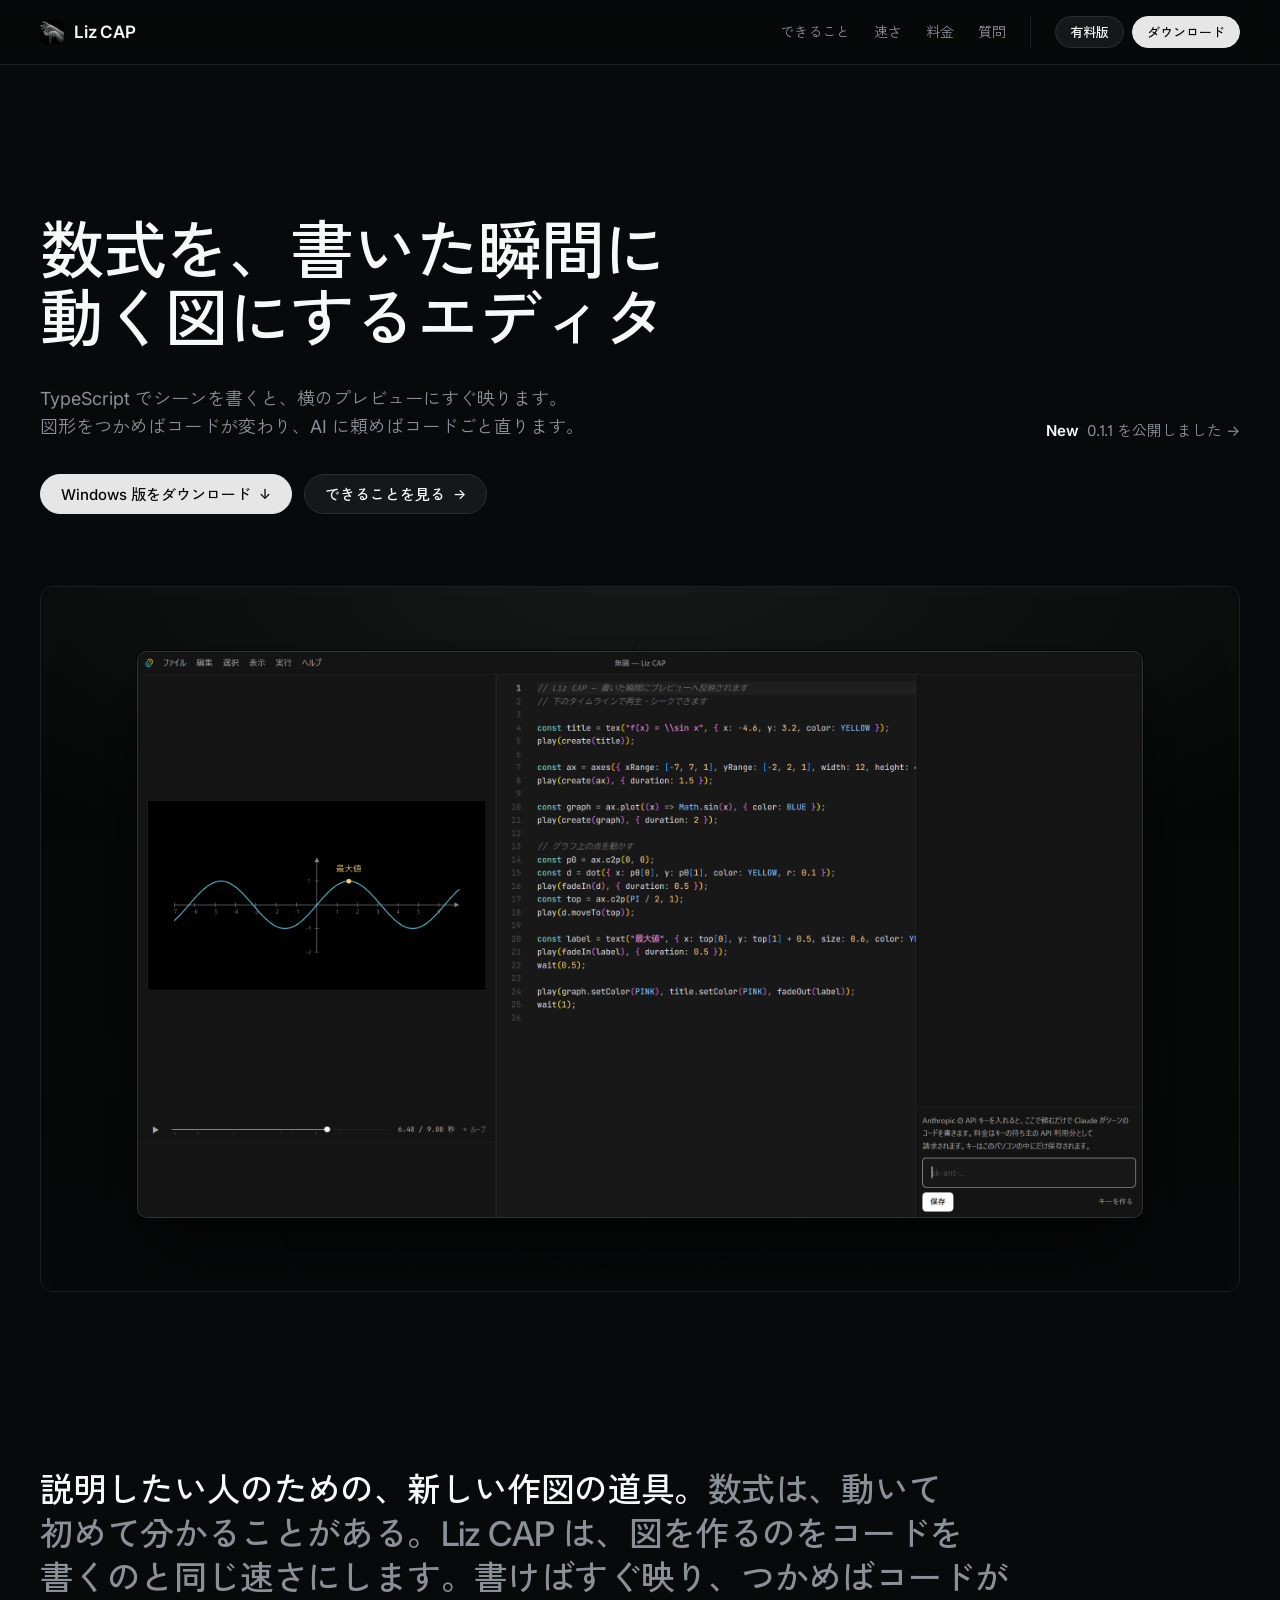
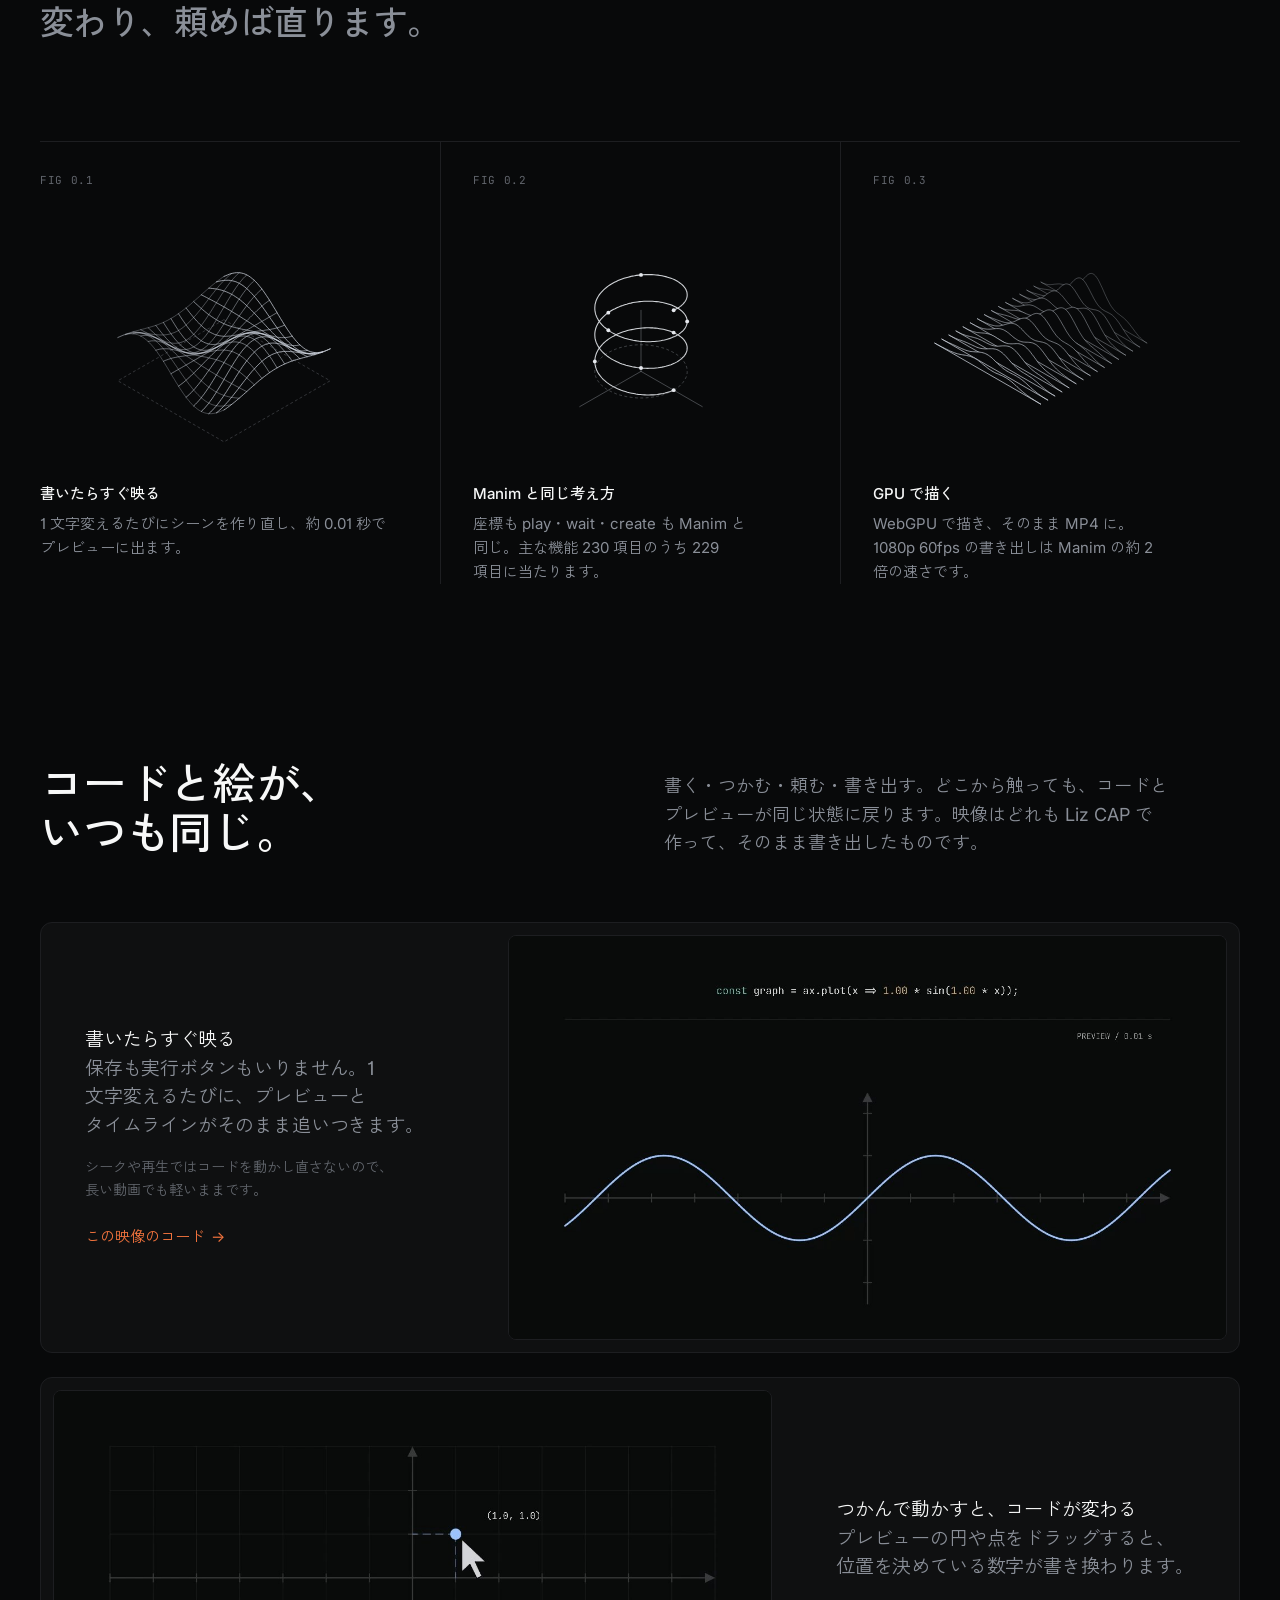
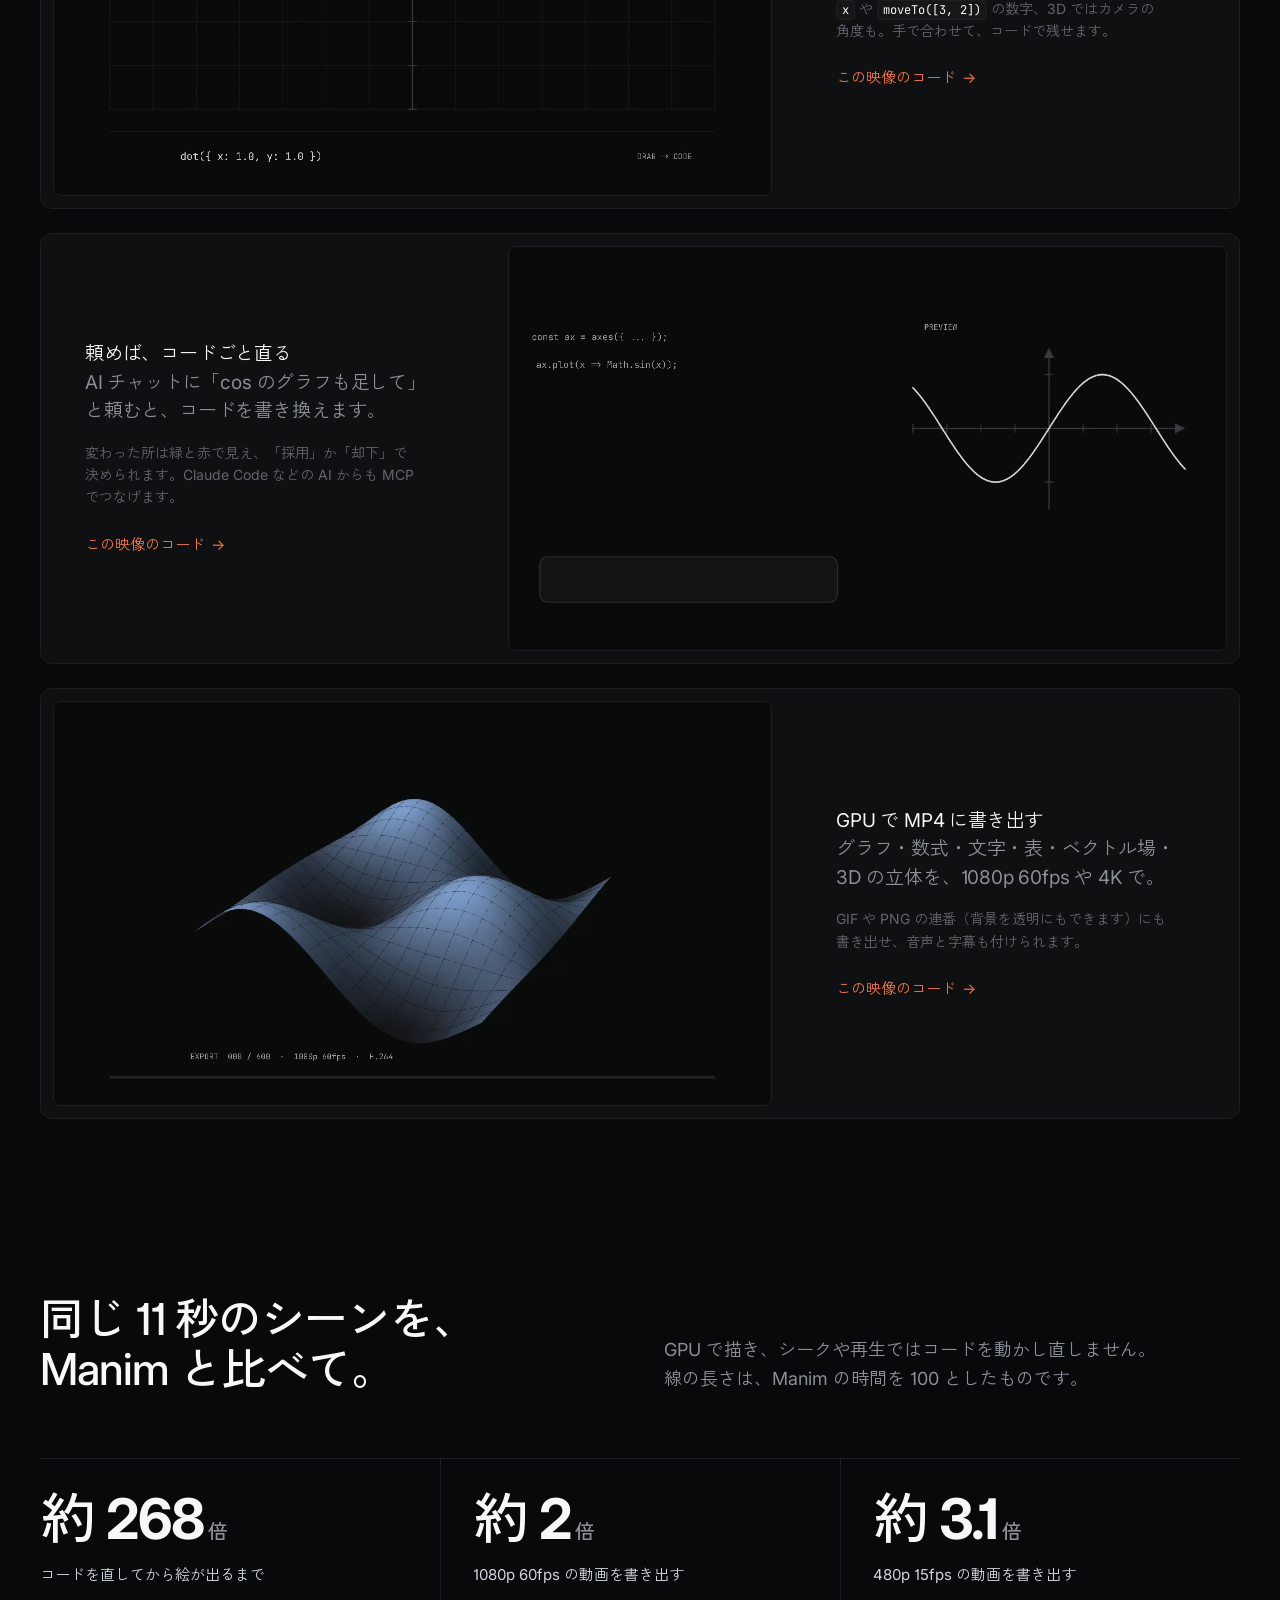
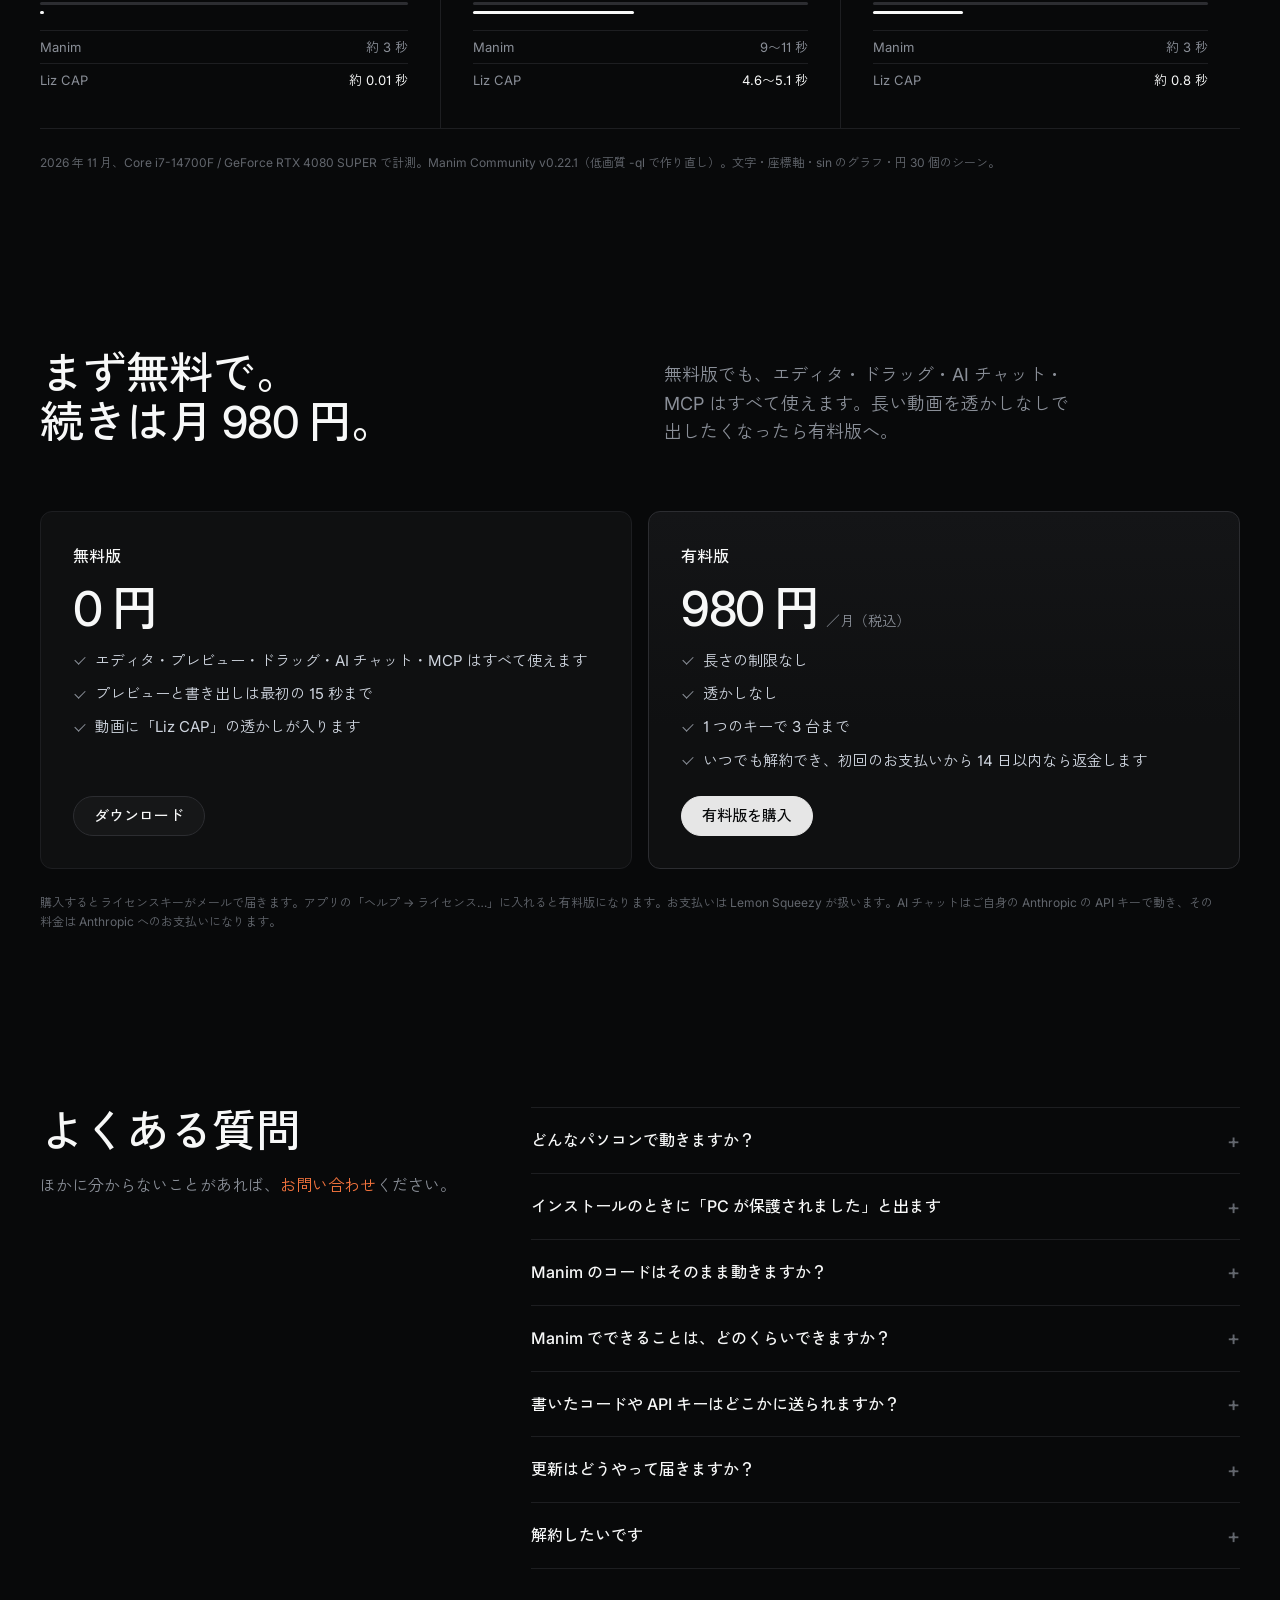
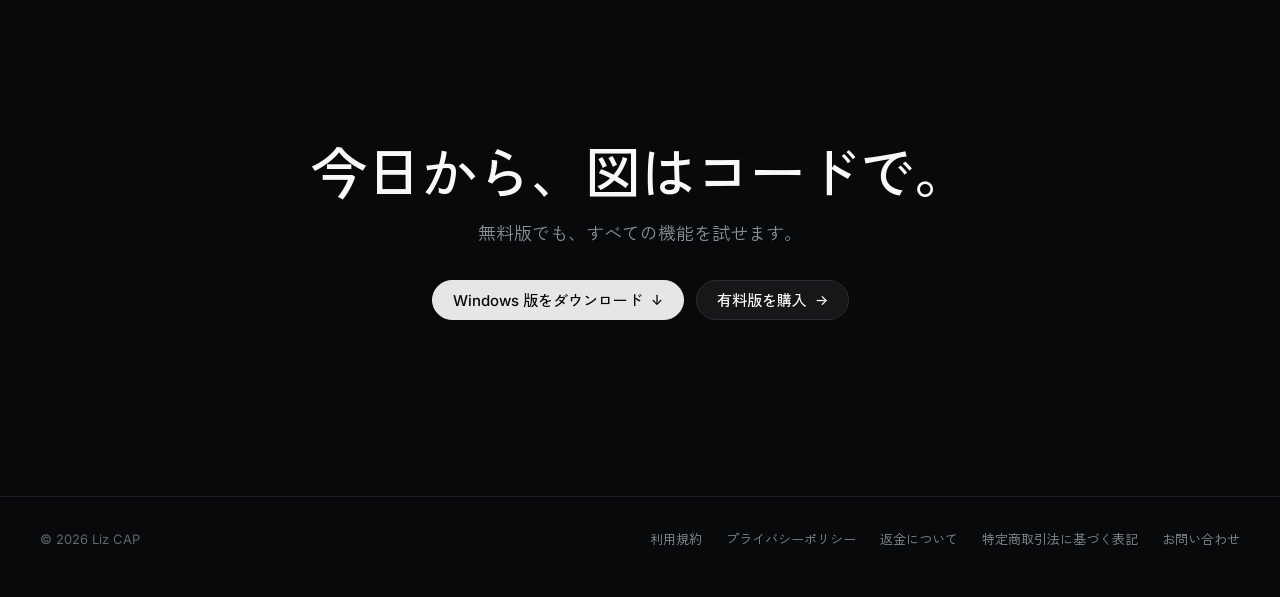
==== commit 9dea5554: "Update the site pooh9135/liz-code@dfad3fb9d6c3d91d1e1f7994606de2932ac7cfde" ====
--- a/index.html
+++ b/index.html
@@ -8,7 +8,7 @@
   <link rel="icon" href="icon.png">
   <link rel="preconnect" href="https://fonts.googleapis.com">
   <link rel="preconnect" href="https://fonts.gstatic.com" crossorigin>
-  <link href="https://fonts.googleapis.com/css2?family=Inter:wght@400..700&family=JetBrains+Mono:wght@400&family=Zen+Kaku+Gothic+New:wght@400;500&display=swap" rel="stylesheet">
+  <link href="https://fonts.googleapis.com/css2?family=Inter:wght@400..700&family=JetBrains+Mono:wght@400&family=Zen+Kaku+Gothic+New:wght@400;500;700&display=swap" rel="stylesheet">
   <link rel="stylesheet" href="ui/tokens.css">
   <link rel="stylesheet" href="ui/components.css">
   <link rel="stylesheet" href="site.css">
--- a/ui/tokens.css
+++ b/ui/tokens.css
@@ -16,7 +16,7 @@
   --color-link: #f2733d;        /* 文中のリンク */
 
   /* 文字 */
-  --font-sans: 'Inter', ui-sans-serif, system-ui, 'Segoe UI', 'Yu Gothic UI', 'Hiragino Sans', 'Zen Kaku Gothic New', sans-serif;
+  --font-sans: 'Inter', 'Zen Kaku Gothic New', 'Yu Gothic UI', 'Hiragino Sans', sans-serif;   /* 英字は Inter、日本語は Zen Kaku Gothic New */
   --font-mono: 'JetBrains Mono', ui-monospace, SFMono-Regular, Consolas, monospace;
 
   /* 間隔 */
--- a/ui/components.css
+++ b/ui/components.css
@@ -1,6 +1,6 @@
 /* 販売サイトの部品（参考: linear.app + cursor.com）：
    - 地はほぼ黒、面は 1px の線と少し明るい地で分ける
-   - 見出しは Inter 510 で大きく詰める。文は「白い 1 文 + 灰色の続き」の 2 色
+   - 見出しは Inter 500 で大きく詰める。文は「白い 1 文 + 灰色の続き」の 2 色
    - ボタンは丸く、主ボタンは明るい灰色、2 番目は暗い地に線
    - 色は文中のリンクのオレンジだけ */
 
@@ -20,9 +20,9 @@
        border: var(--line); border-radius: 4px; padding: 1px 5px; }
 
 /* ---- 文字 ---- */
-.display { margin: 0; color: var(--color-text); font-weight: 510; font-size: 64px; line-height: 1.06; letter-spacing: -0.022em; }
-.headline { margin: 0; color: var(--color-text); font-weight: 510; font-size: 44px; line-height: 1.12; letter-spacing: -0.02em; }
-.title { margin: 0; color: var(--color-text); font-weight: 510; font-size: 20px; line-height: 1.35; letter-spacing: -0.01em; }
+.display { margin: 0; color: var(--color-text); font-weight: 500; font-size: 64px; line-height: 1.06; letter-spacing: -0.022em; }
+.headline { margin: 0; color: var(--color-text); font-weight: 500; font-size: 44px; line-height: 1.12; letter-spacing: -0.02em; }
+.title { margin: 0; color: var(--color-text); font-weight: 500; font-size: 20px; line-height: 1.35; letter-spacing: -0.01em; }
 /* 白い 1 文 + 灰色の続き（linear.app の宣言文、cursor.com のカードの文） */
 .two-tone { color: var(--color-muted); }
 .two-tone b { color: var(--color-text); font-weight: inherit; }
--- a/site.css
+++ b/site.css
@@ -43,14 +43,14 @@
 .window img { display: block; width: 100%; height: auto; }
 
 /* ---- 宣言（白い 1 文 + 灰色の続き。linear.app） ---- */
-.statement > p { margin: 0; max-width: 1000px; font-size: 34px; line-height: 1.3; letter-spacing: -0.018em; font-weight: 510; }
+.statement > p { margin: 0; max-width: 1000px; font-size: 34px; line-height: 1.3; letter-spacing: -0.018em; font-weight: 500; }
 
 /* ---- 線画の図 3 つ（縦の線で区切る。linear.app の FIG） ---- */
 .figs { display: grid; grid-template-columns: repeat(3, 1fr); margin-top: var(--spacing-96); border-top: var(--line); }
 .figs > div { padding: var(--spacing-24) var(--spacing-32) 0; border-left: var(--line); }
 .figs > div:first-child { border-left: 0; padding-left: 0; }
 .figs img { display: block; width: 100%; max-width: 300px; height: auto; margin: var(--spacing-24) auto var(--spacing-32); }
-.figs h3 { margin: 0 0 6px; color: var(--color-text); font-size: 15px; font-weight: 510; }
+.figs h3 { margin: 0 0 6px; color: var(--color-text); font-size: 15px; font-weight: 500; }
 .figs p { margin: 0; font-size: 15px; line-height: 1.6; }
 
 /* ---- できること: 文と映像を左右に置いたカード（cursor.com） ---- */
@@ -70,7 +70,7 @@
 .stats { display: grid; grid-template-columns: repeat(3, 1fr); border-top: var(--line); border-bottom: var(--line); }
 .stat { padding: var(--spacing-32); border-left: var(--line); display: flex; flex-direction: column; gap: var(--spacing-16); }
 .stat:first-child { border-left: 0; padding-left: 0; }
-.stat .figure { color: var(--color-text); font-size: 56px; font-weight: 510; letter-spacing: -0.03em; line-height: 1; }
+.stat .figure { color: var(--color-text); font-size: 56px; font-weight: 500; letter-spacing: -0.03em; line-height: 1; }
 .stat .figure small { font-size: 20px; color: var(--color-muted); margin-left: 4px; letter-spacing: 0; }
 .stat .what { color: var(--color-text-2); font-size: 15px; }
 .stat dl { display: grid; grid-template-columns: 1fr auto; margin: 0; font-size: 13px; }
@@ -87,8 +87,8 @@
 /* ---- 料金 ---- */
 .prices { display: grid; grid-template-columns: 1fr 1fr; gap: var(--spacing-16); }
 .price { display: flex; flex-direction: column; gap: var(--spacing-16); padding: var(--spacing-32); background: var(--color-panel); border: var(--line); border-radius: var(--radius-card); }
-.price .name { color: var(--color-text); font-weight: 510; }
-.price .amount { color: var(--color-text); font-size: 48px; font-weight: 510; letter-spacing: -0.03em; line-height: 1; }
+.price .name { color: var(--color-text); font-weight: 500; }
+.price .amount { color: var(--color-text); font-size: 48px; font-weight: 500; letter-spacing: -0.03em; line-height: 1; }
 .price .amount small { font-size: 14px; color: var(--color-muted); margin-left: 6px; letter-spacing: 0; font-weight: 400; }
 .price ul { margin: 0 0 var(--spacing-8); padding: 0; list-style: none; display: grid; gap: 10px; font-size: 15px; color: var(--color-text-2); }
 .price li { position: relative; padding-left: 22px; line-height: 1.55; }
@@ -102,7 +102,7 @@
 .faq { border-top: var(--line); }
 .faq details { border-bottom: var(--line); }
 .faq summary { list-style: none; cursor: pointer; display: flex; align-items: center; justify-content: space-between; gap: var(--spacing-16);
-               padding: 20px 0; color: var(--color-text); font-weight: 510; }
+               padding: 20px 0; color: var(--color-text); font-weight: 500; }
 .faq summary::-webkit-details-marker { display: none; }
 .faq summary::after { content: "+"; color: var(--color-faint); font-size: 20px; line-height: 1; transition: transform 200ms ease-out; }
 .faq details[open] summary::after { transform: rotate(45deg); }
@@ -125,9 +125,9 @@
 /* ---- 規約などの文書ページ ---- */
 .doc { max-width: 760px; padding: var(--spacing-96) 0 0; }
 .doc .eyebrow { font: 400 11px/1.4 var(--font-mono); letter-spacing: 0.06em; text-transform: uppercase; color: var(--color-faint); }
-.doc h1 { font: 510 48px/1.12 var(--font-sans); letter-spacing: -0.022em; color: var(--color-text); margin: var(--spacing-16) 0 var(--spacing-8); }
+.doc h1 { font: 500 48px/1.12 var(--font-sans); letter-spacing: -0.022em; color: var(--color-text); margin: var(--spacing-16) 0 var(--spacing-8); }
 .doc .updated { color: var(--color-faint); font-size: 13px; margin: 0 0 var(--spacing-48); padding-bottom: var(--spacing-24); border-bottom: var(--line); }
-.doc h2 { font-size: 18px; line-height: 1.4; font-weight: 510; color: var(--color-text); margin: var(--spacing-48) 0 var(--spacing-12); }
+.doc h2 { font-size: 18px; line-height: 1.4; font-weight: 500; color: var(--color-text); margin: var(--spacing-48) 0 var(--spacing-12); }
 .doc p, .doc li { color: var(--color-text-2); font-size: 15px; line-height: 1.85; }
 .doc ul, .doc ol { padding-left: 1.4em; }
 .doc a { color: var(--color-link); text-decoration: none; }
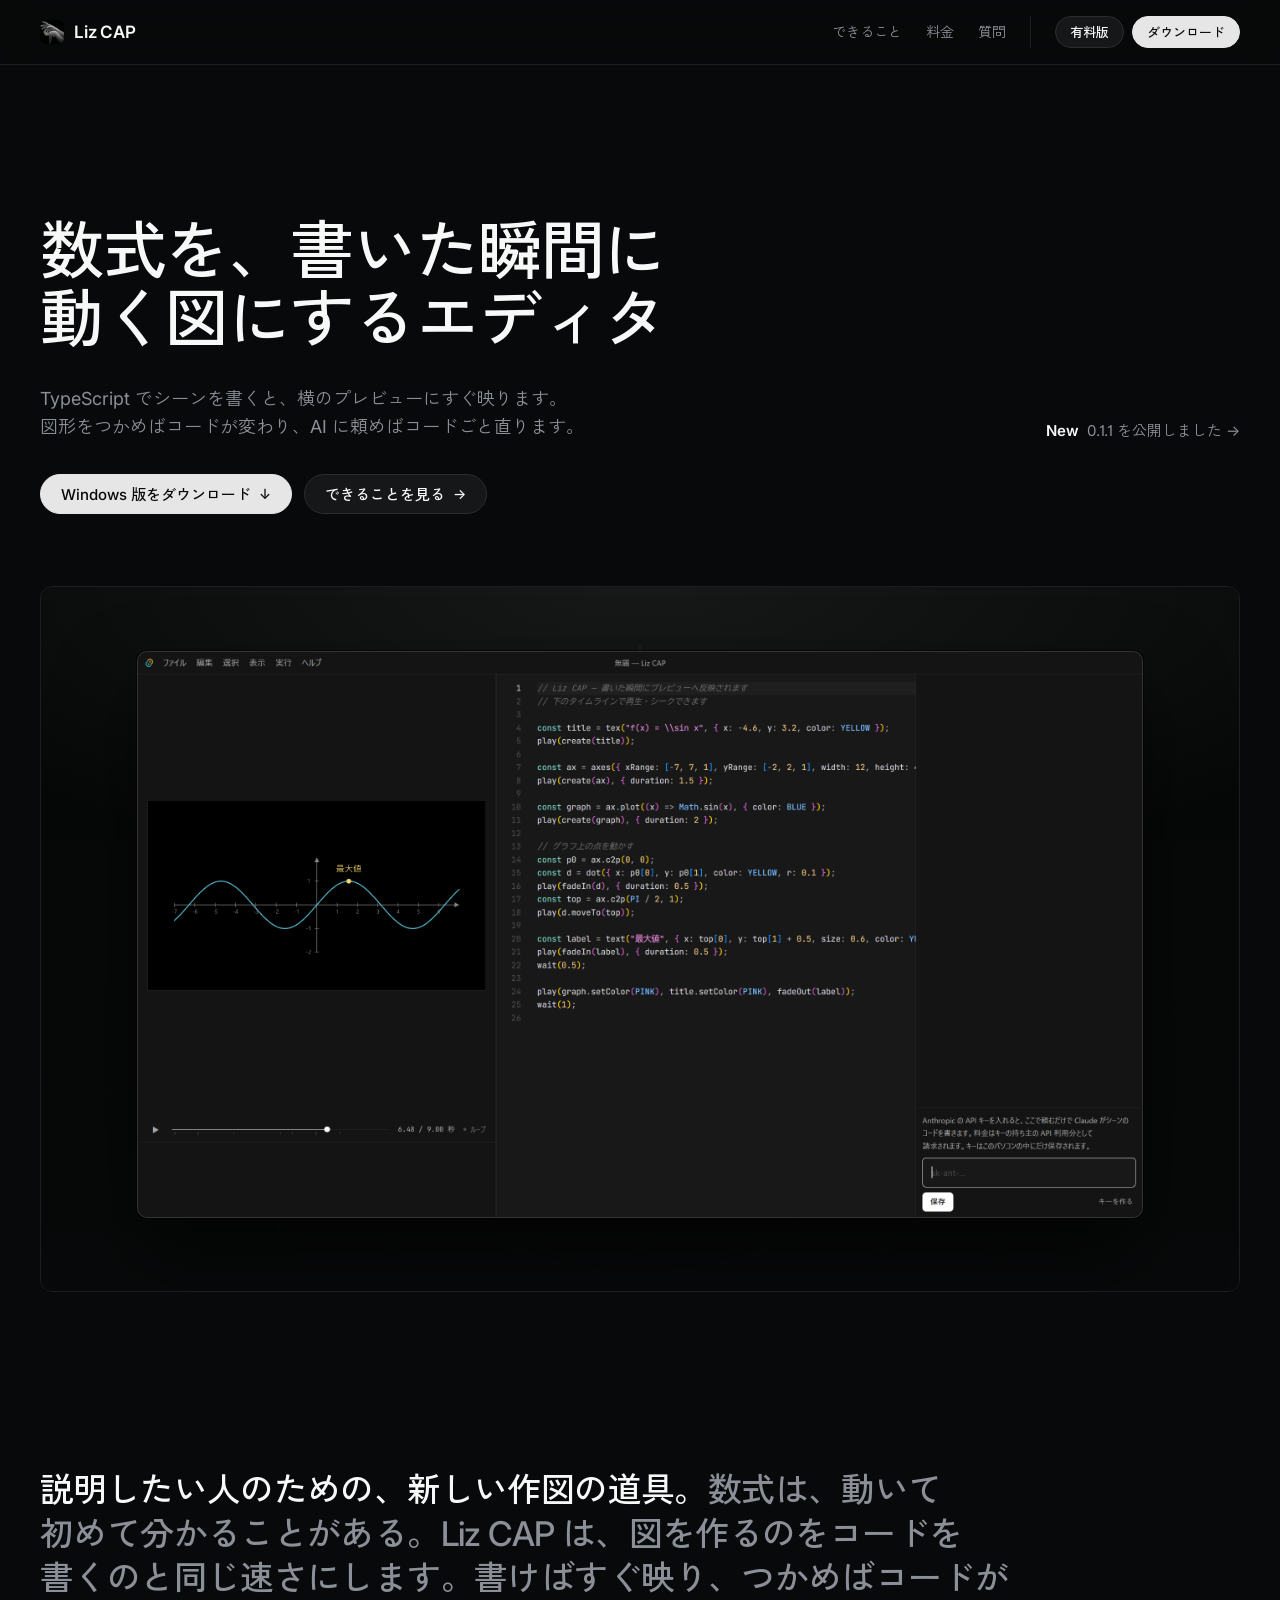
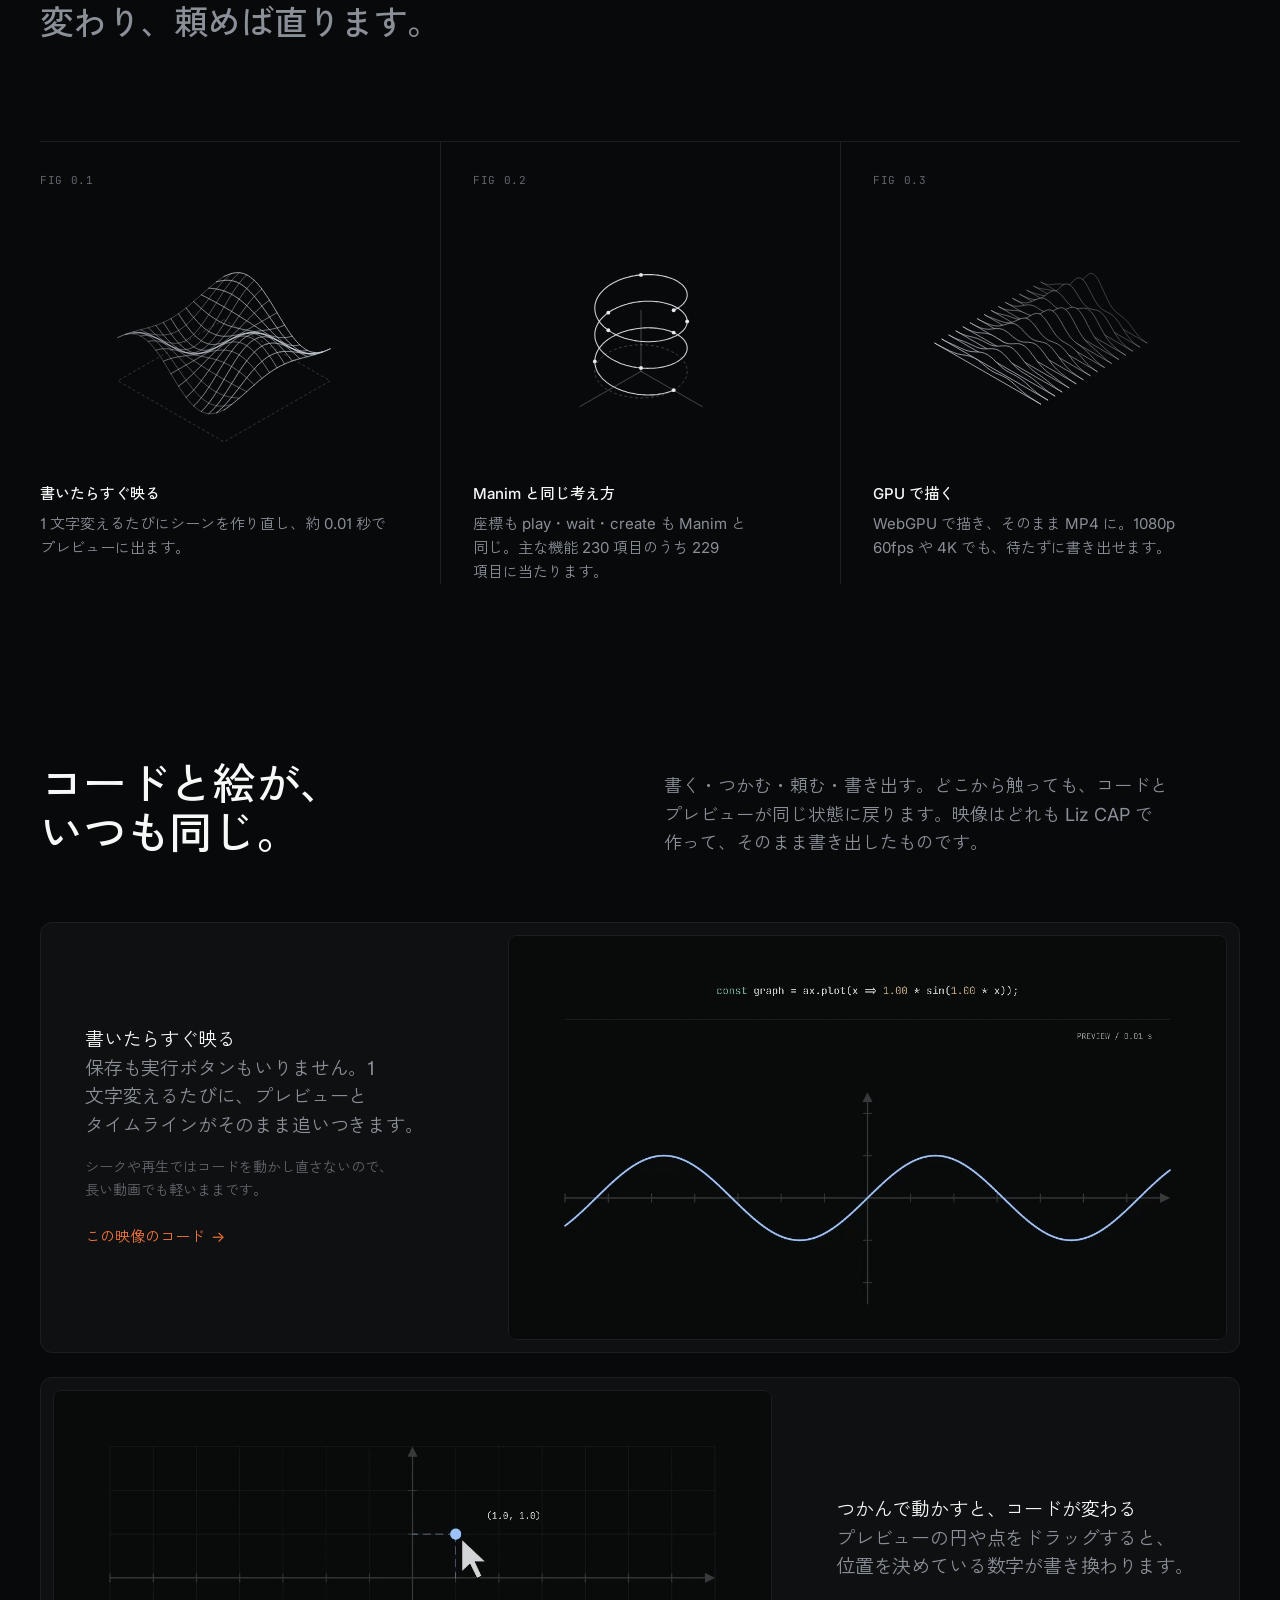
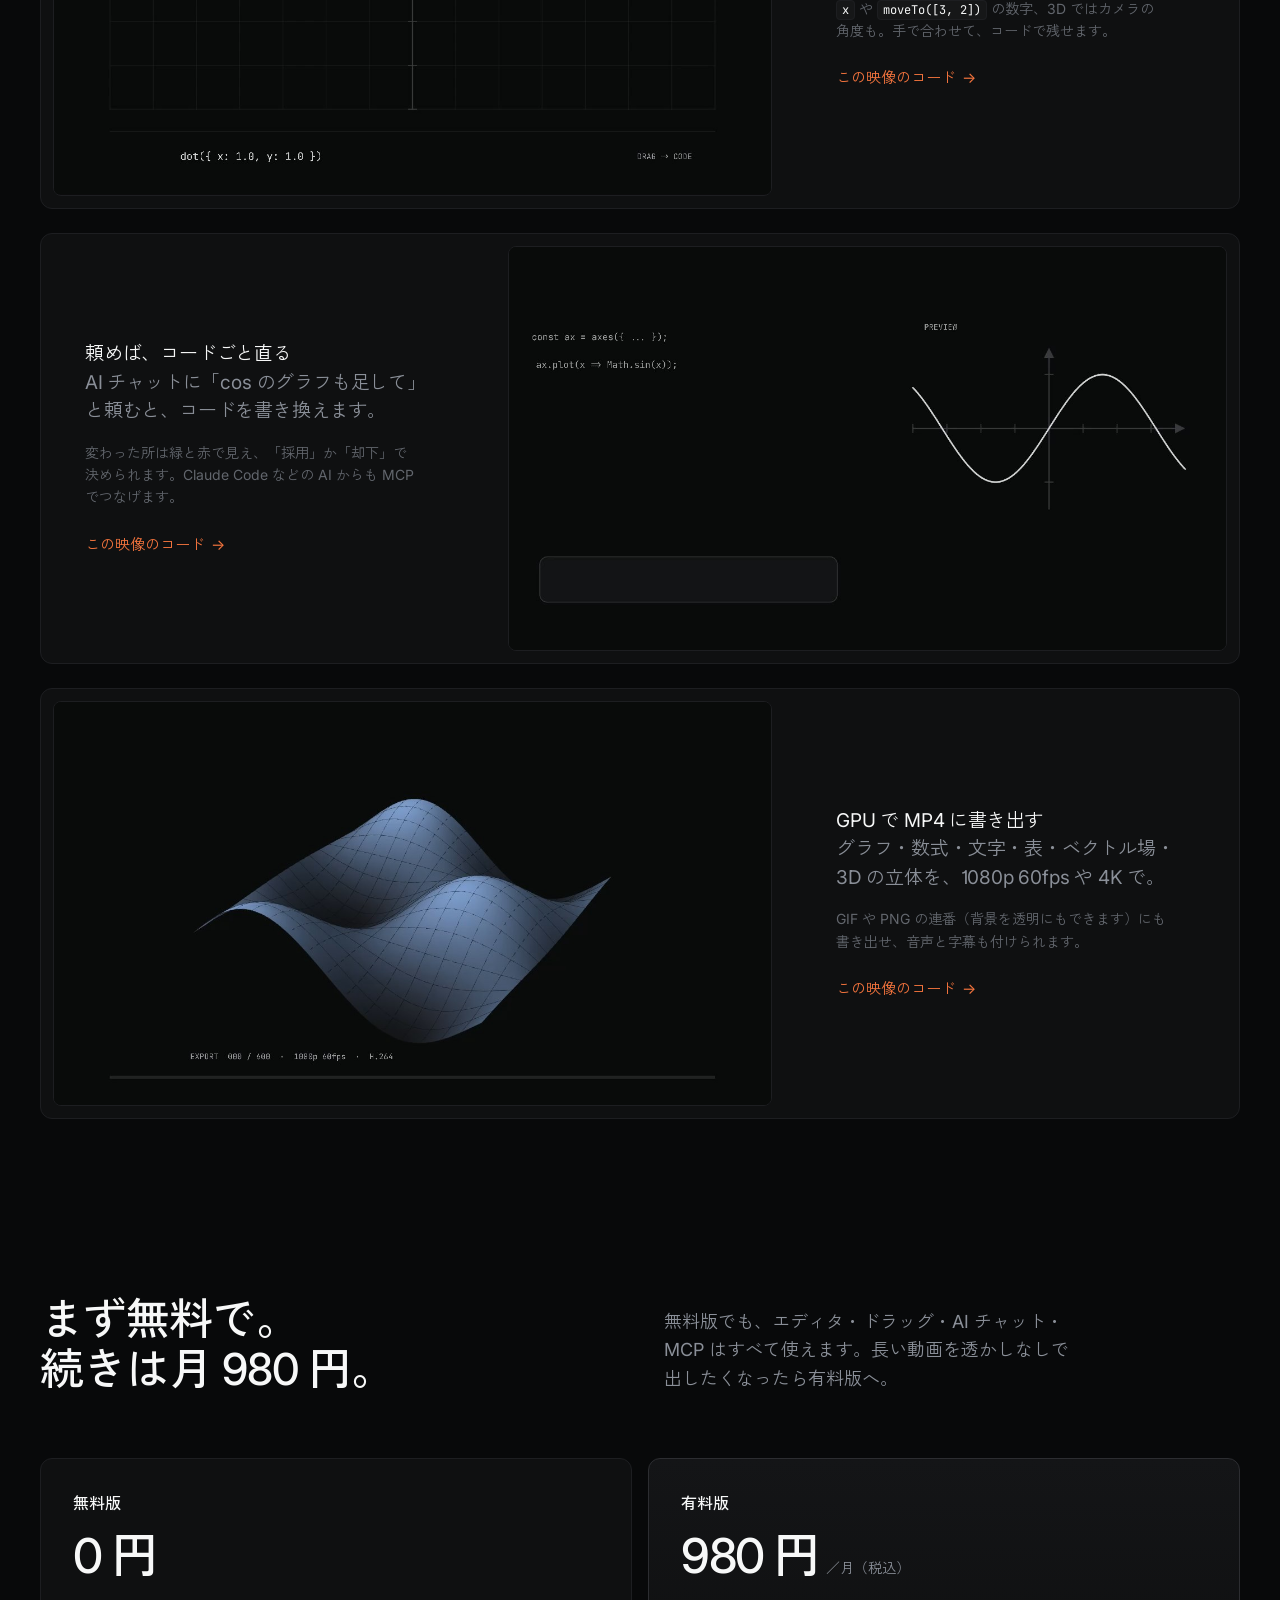
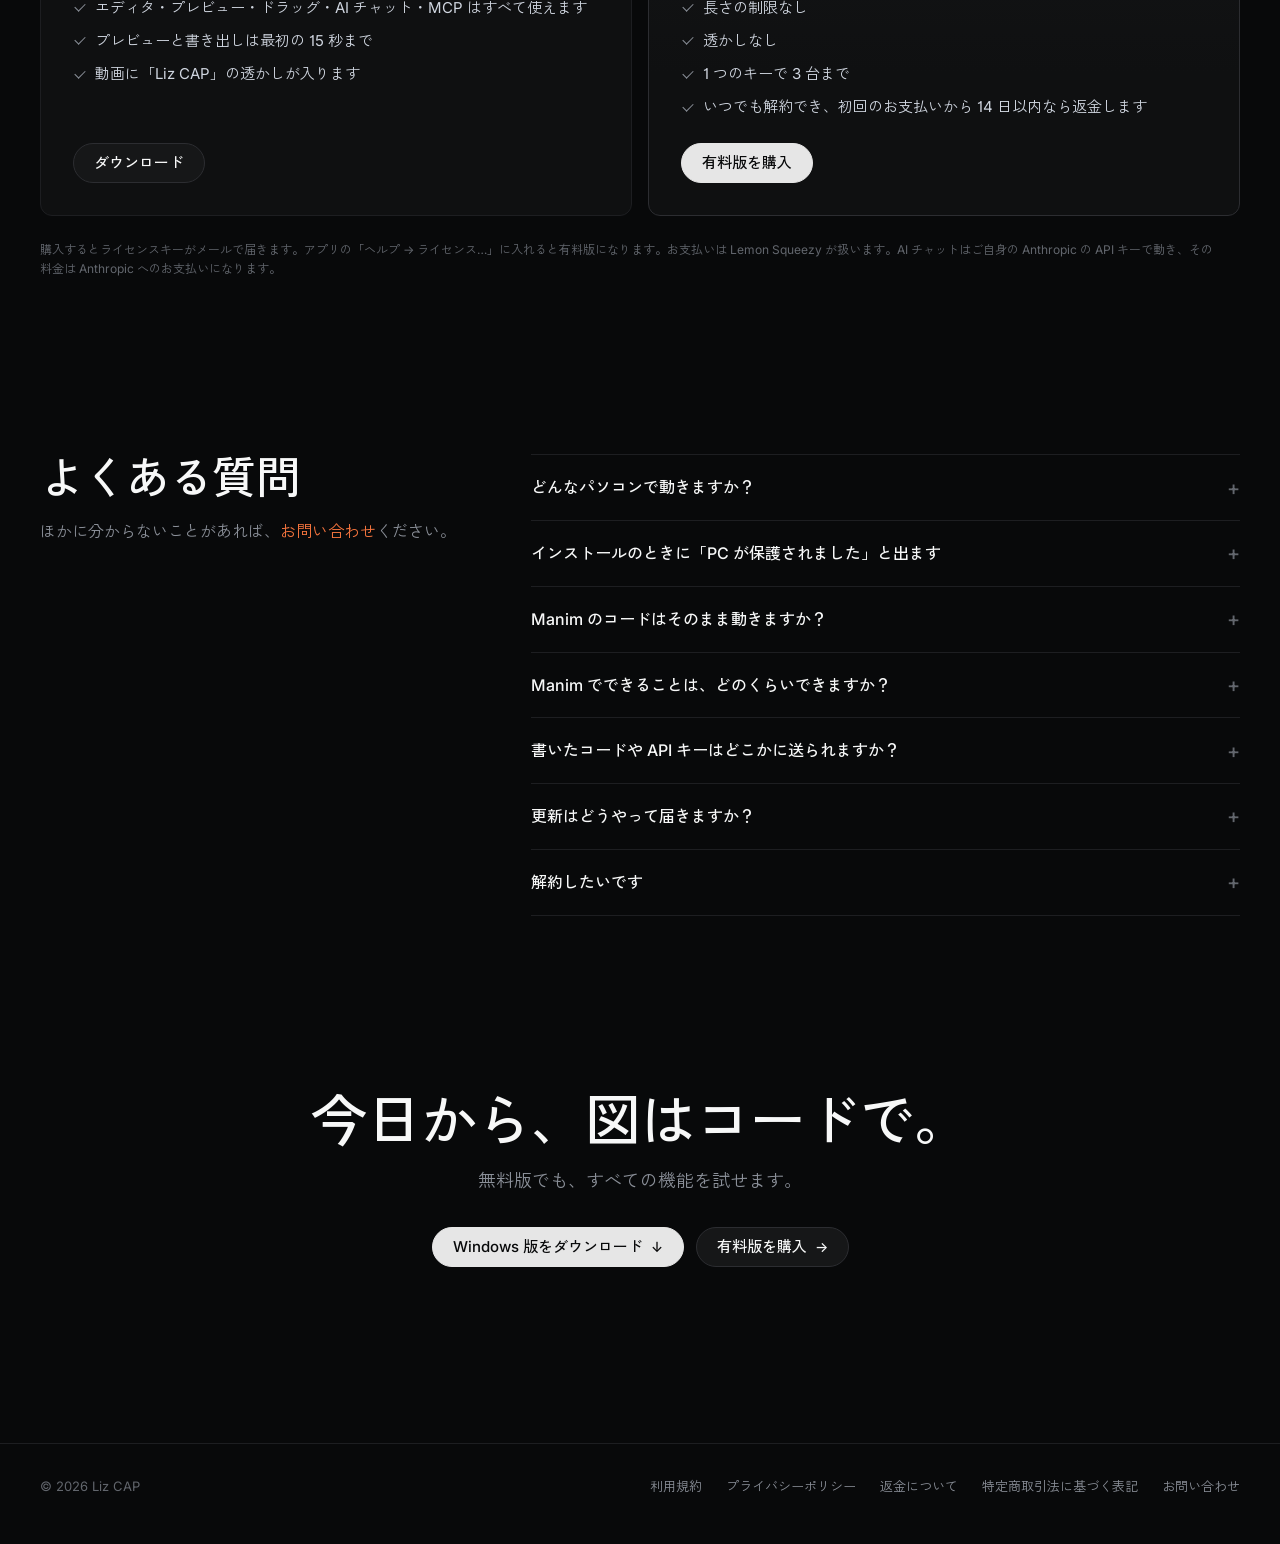
==== commit aa16689b: "Update the site pooh9135/liz-code@7757b8360a5e873647ed4d867f6264b9dfe41827" ====
--- a/index.html
+++ b/index.html
@@ -19,7 +19,6 @@
       <a class="brand" href="./"><img src="icon.png" alt="">Liz CAP</a>
       <nav>
         <a href="#features">できること</a>
-        <a href="#speed">速さ</a>
         <a href="#pricing">料金</a>
         <a href="#faq">質問</a>
       </nav>
@@ -66,7 +65,7 @@
           <span class="label">Fig 0.3</span>
           <img src="figs/line-waves.svg" alt="" width="280" height="220">
           <h3>GPU で描く</h3>
-          <p>WebGPU で描き、そのまま MP4 に。1080p 60fps の書き出しは Manim の約 2 倍の速さです。</p>
+          <p>WebGPU で描き、そのまま MP4 に。1080p 60fps や 4K でも、待たずに書き出せます。</p>
         </div>
       </div>
     </section>
@@ -112,34 +111,6 @@
           <div class="media"><video src="figs/export.mp4" poster="figs/export-poster.jpg" muted loop playsinline preload="none"></video></div>
         </article>
       </div>
-    </section>
-
-    <section id="speed" class="wrap">
-      <div class="split-head reveal">
-        <h2 class="headline">同じ 11 秒のシーンを、<br>Manim と比べて。</h2>
-        <p>GPU で描き、シークや再生ではコードを動かし直しません。線の長さは、Manim の時間を 100 としたものです。</p>
-      </div>
-      <div class="stats">
-        <div class="stat">
-          <span class="figure">約 <b data-count="300">300</b><small>倍</small></span>
-          <span class="what">コードを直してから絵が出るまで</span>
-          <div class="bars" aria-hidden="true"><span class="bar m" style="--w:100%"></span><span class="bar l" style="--w:1.2%"></span></div>
-          <dl><dt>Manim</dt><dd>約 3 秒</dd><dt>Liz CAP</dt><dd class="win">約 0.01 秒</dd></dl>
-        </div>
-        <div class="stat">
-          <span class="figure">約 <b data-count="2">2</b><small>倍</small></span>
-          <span class="what">1080p 60fps の動画を書き出す</span>
-          <div class="bars" aria-hidden="true"><span class="bar m" style="--w:100%"></span><span class="bar l" style="--w:48%"></span></div>
-          <dl><dt>Manim</dt><dd>9〜11 秒</dd><dt>Liz CAP</dt><dd class="win">4.6〜5.1 秒</dd></dl>
-        </div>
-        <div class="stat">
-          <span class="figure">約 <b data-count="3.5" data-decimals="1">3.5</b><small>倍</small></span>
-          <span class="what">480p 15fps の動画を書き出す</span>
-          <div class="bars" aria-hidden="true"><span class="bar m" style="--w:100%"></span><span class="bar l" style="--w:27%"></span></div>
-          <dl><dt>Manim</dt><dd>約 3 秒</dd><dt>Liz CAP</dt><dd class="win">約 0.8 秒</dd></dl>
-        </div>
-      </div>
-      <p class="foot-note">2026 年 11 月、Core i7-14700F / GeForce RTX 4080 SUPER で計測。Manim Community v0.22.1（低画質 -ql で作り直し）。文字・座標軸・sin のグラフ・円 30 個のシーン。</p>
     </section>
 
     <section id="pricing" class="wrap">
@@ -246,18 +217,12 @@
     }), { threshold: 0.35 });
     $$(".row video").forEach((v) => vids.observe(v));
 
-    // ---- 出てくる動き・数字を数える・比べる線を伸ばす ----
+    // ---- 画面に入ると出てくる ----
     const seen = new IntersectionObserver((es) => es.forEach((e) => {
       if (!e.isIntersecting) return;
       e.target.classList.add("in"); seen.unobserve(e.target);
-      $$("[data-count]", e.target).forEach((b) => {
-        const to = +b.dataset.count, d = +(b.dataset.decimals || 0), t0 = performance.now();
-        if (reduce) return;
-        const run = (now) => { const k = Math.min(1, (now - t0) / 1100); b.textContent = (to * (1 - Math.pow(1 - k, 3))).toFixed(d); if (k < 1) requestAnimationFrame(run); };
-        requestAnimationFrame(run);
-      });
     }), { threshold: 0.15 });
-    $$(".reveal, .stat").forEach((el) => seen.observe(el));
+    $$(".reveal").forEach((el) => seen.observe(el));
   </script>
 </body>
 </html>
--- a/site.css
+++ b/site.css
@@ -66,22 +66,6 @@
 .row .media { position: relative; aspect-ratio: 16 / 9; border-radius: 8px; overflow: hidden; background: #0b0b0c; border: var(--line); }
 .row .media video { position: absolute; inset: 0; width: 100%; height: 100%; object-fit: cover; }
 
-/* ---- 速さ: 縦の線で区切った 3 つの数字 ---- */
-.stats { display: grid; grid-template-columns: repeat(3, 1fr); border-top: var(--line); border-bottom: var(--line); }
-.stat { padding: var(--spacing-32); border-left: var(--line); display: flex; flex-direction: column; gap: var(--spacing-16); }
-.stat:first-child { border-left: 0; padding-left: 0; }
-.stat .figure { color: var(--color-text); font-size: 56px; font-weight: 500; letter-spacing: -0.03em; line-height: 1; }
-.stat .figure small { font-size: 20px; color: var(--color-muted); margin-left: 4px; letter-spacing: 0; }
-.stat .what { color: var(--color-text-2); font-size: 15px; }
-.stat dl { display: grid; grid-template-columns: 1fr auto; margin: 0; font-size: 13px; }
-.stat dt, .stat dd { margin: 0; padding: 6px 0; border-top: var(--line); }
-.stat dd { text-align: right; }
-.stat dd.win { color: var(--color-text); }
-.bars { display: grid; gap: 6px; }
-.bar { display: block; height: 3px; border-radius: 3px; width: 0; transition: width 1200ms var(--ease-enter); }
-.bar.m { background: var(--color-line-strong); }
-.bar.l { background: var(--color-text); min-width: 3px; }
-.stat.in .bar { width: var(--w); }
 .foot-note { margin: var(--spacing-24) 0 0; font-size: 12px; color: var(--color-faint); line-height: 1.6; }
 
 /* ---- 料金 ---- */
@@ -152,9 +136,9 @@
   .stage { aspect-ratio: 4 / 3; }
   .window { left: 5%; right: auto; width: 140%; top: 8%; }
   .statement > p { font-size: 26px; }
-  .figs, .stats, .prices, .faq-grid, .split-head { grid-template-columns: 1fr; }
-  .figs > div, .stat { border-left: 0; padding-left: 0; padding-right: 0; border-top: var(--line); }
-  .figs > div:first-child, .stat:first-child { border-top: 0; }
+  .figs, .prices, .faq-grid, .split-head { grid-template-columns: 1fr; }
+  .figs > div { border-left: 0; padding-left: 0; padding-right: 0; border-top: var(--line); }
+  .figs > div:first-child { border-top: 0; }
   .row, .row.flip { grid-template-columns: 1fr; }
   .row.flip .text { order: 0; }
   .row .text { padding: var(--spacing-16) var(--spacing-16) var(--spacing-8); }
@@ -168,7 +152,6 @@
   .hero .lead, .split-head p, .cta p { font-size: 16px; }
   .statement > p { font-size: 22px; }
   .row .text p { font-size: 17px; }
-  .stat .figure { font-size: 44px; }
   .price { padding: var(--spacing-24); }
   .doc h1 { font-size: 34px; }
   .doc th, .doc td { display: block; width: auto; padding: var(--spacing-8) 0; }
@@ -177,5 +160,4 @@
 }
 @media (prefers-reduced-motion: reduce) {
   .reveal { opacity: 1; transform: none; transition: none; }
-  .bar { transition: none; }
 }
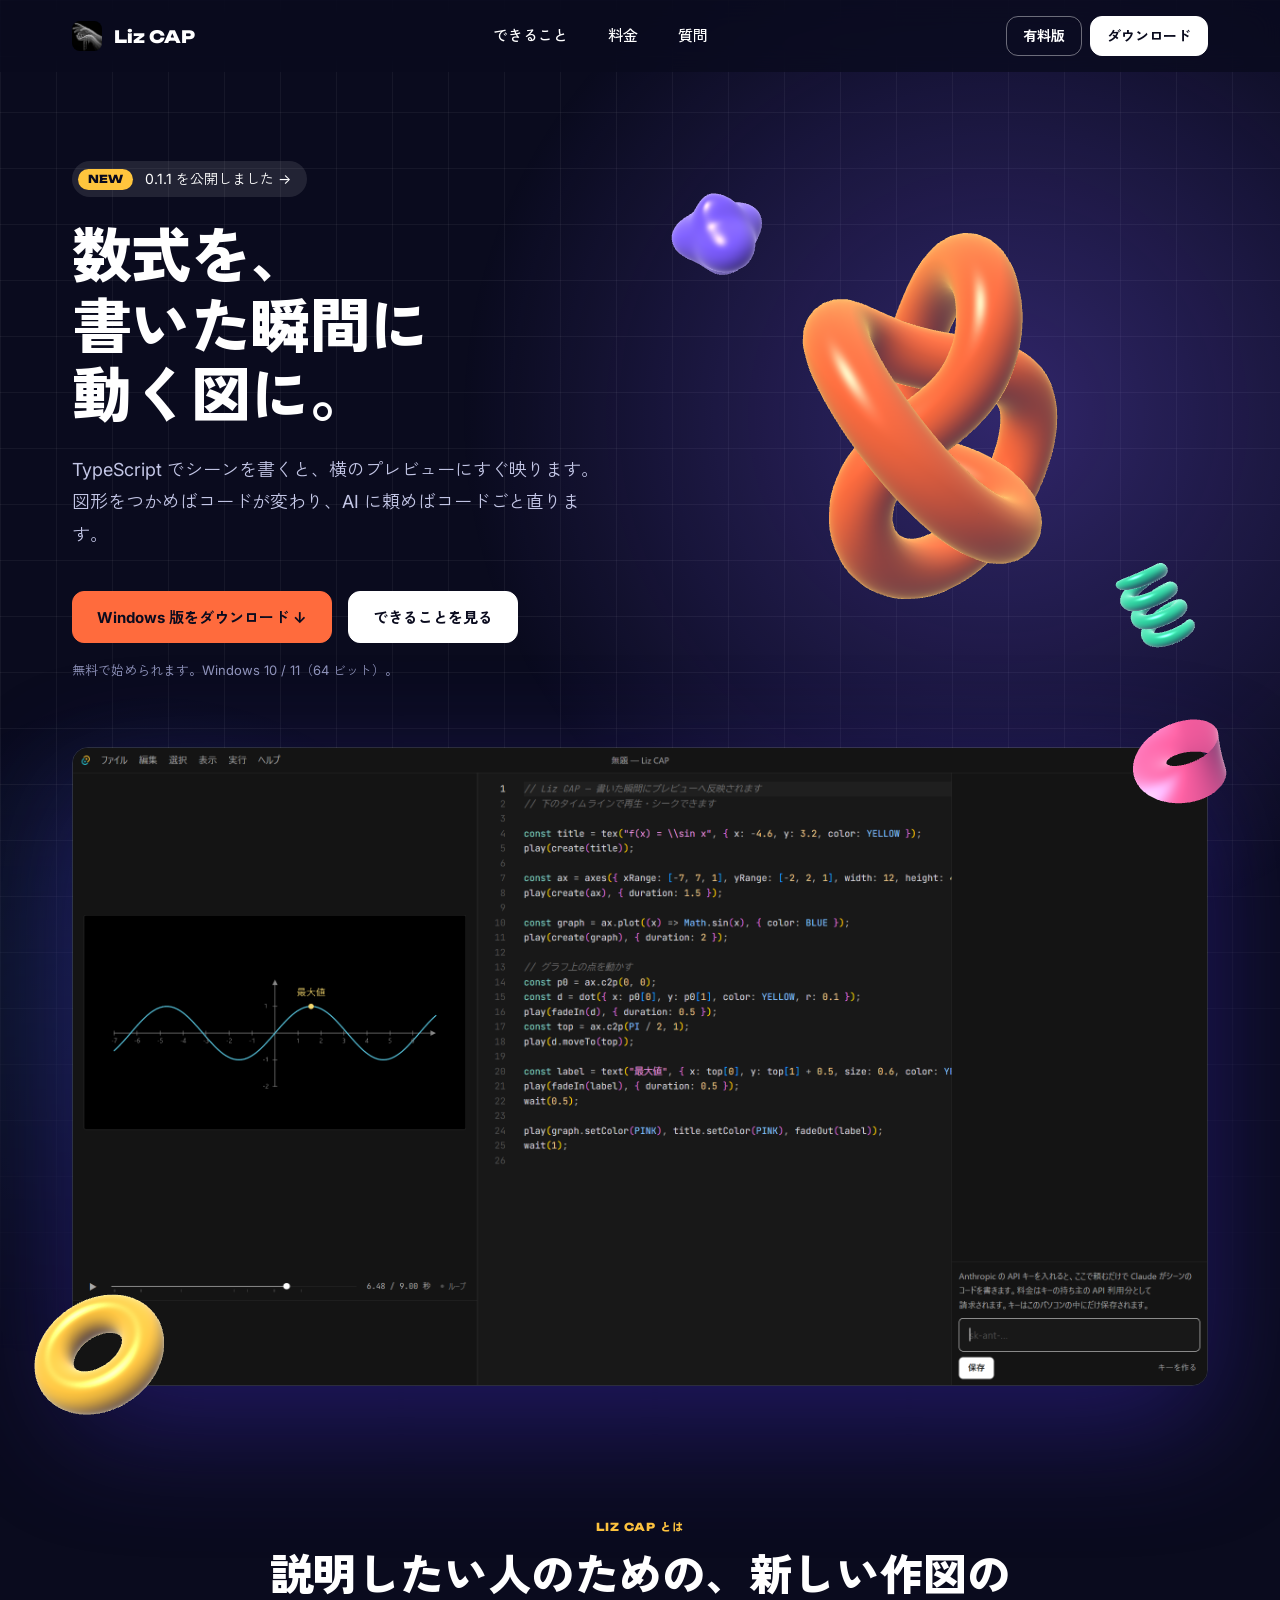
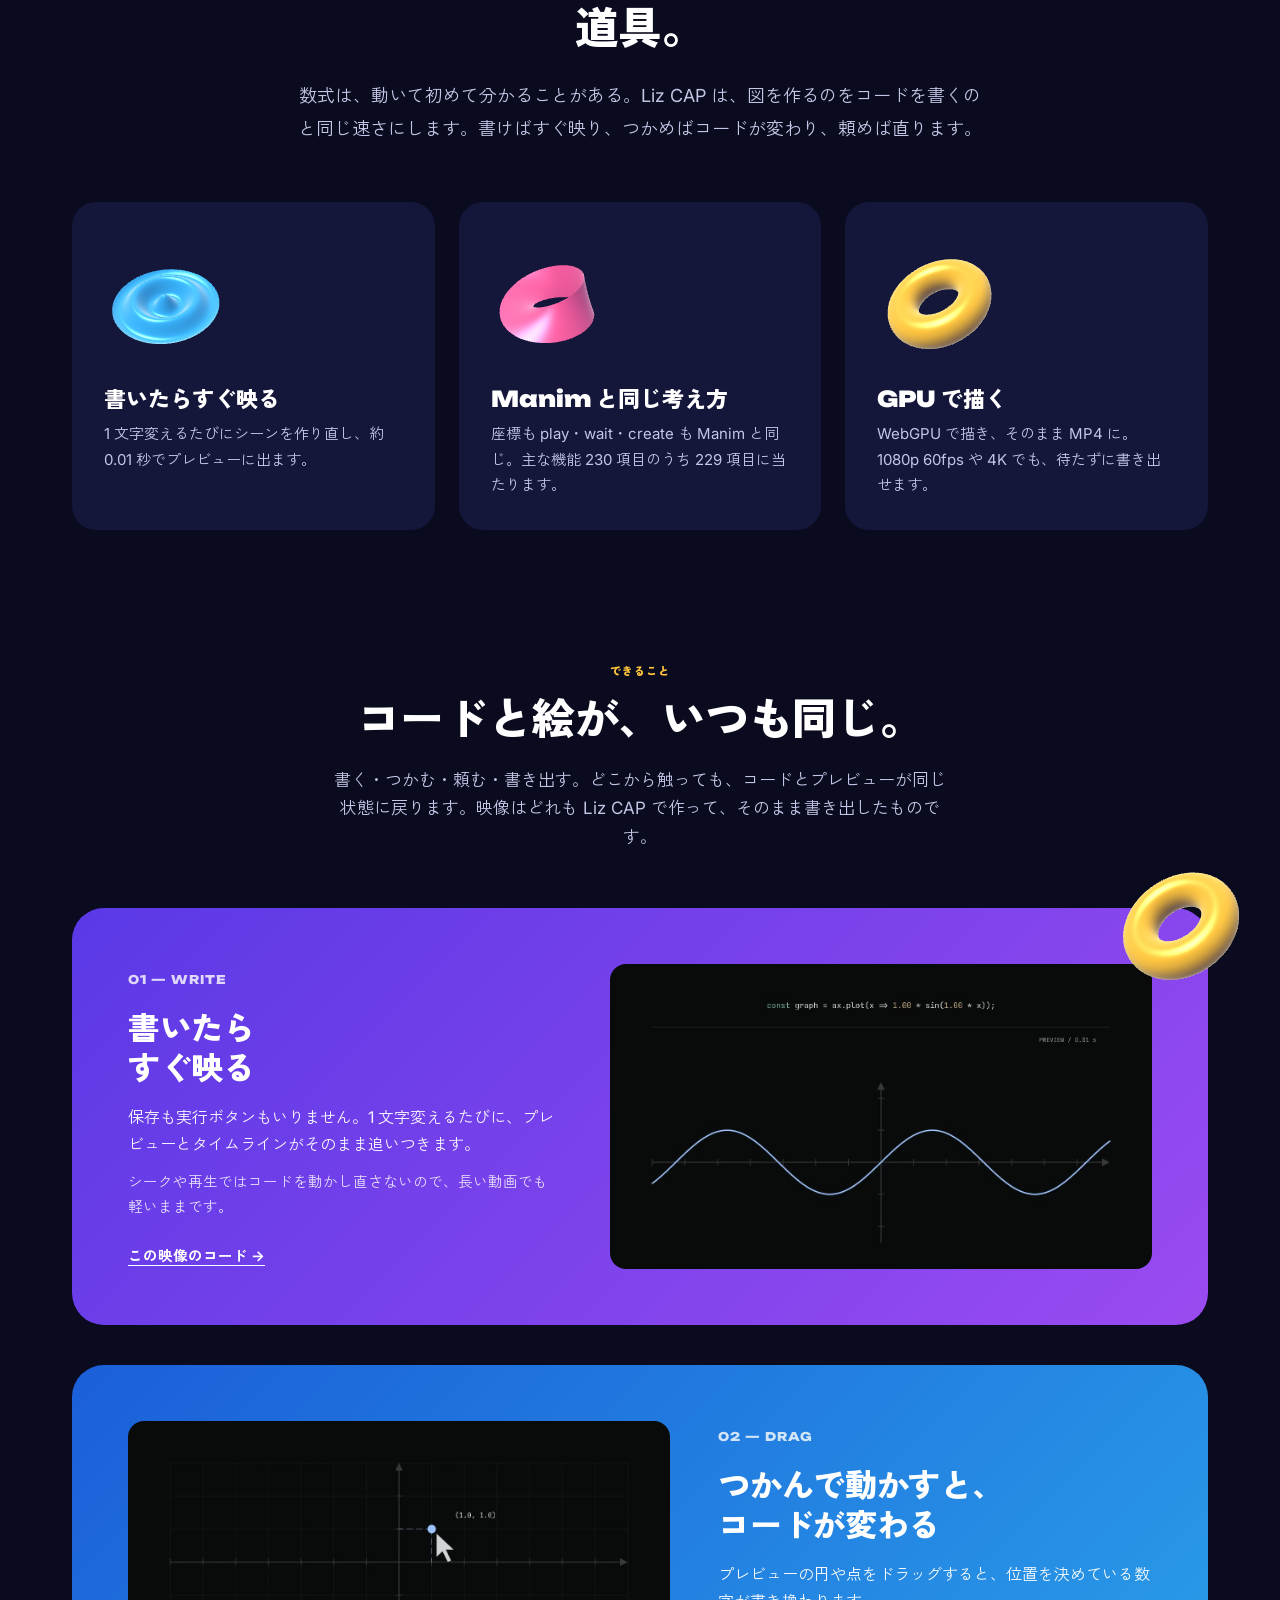
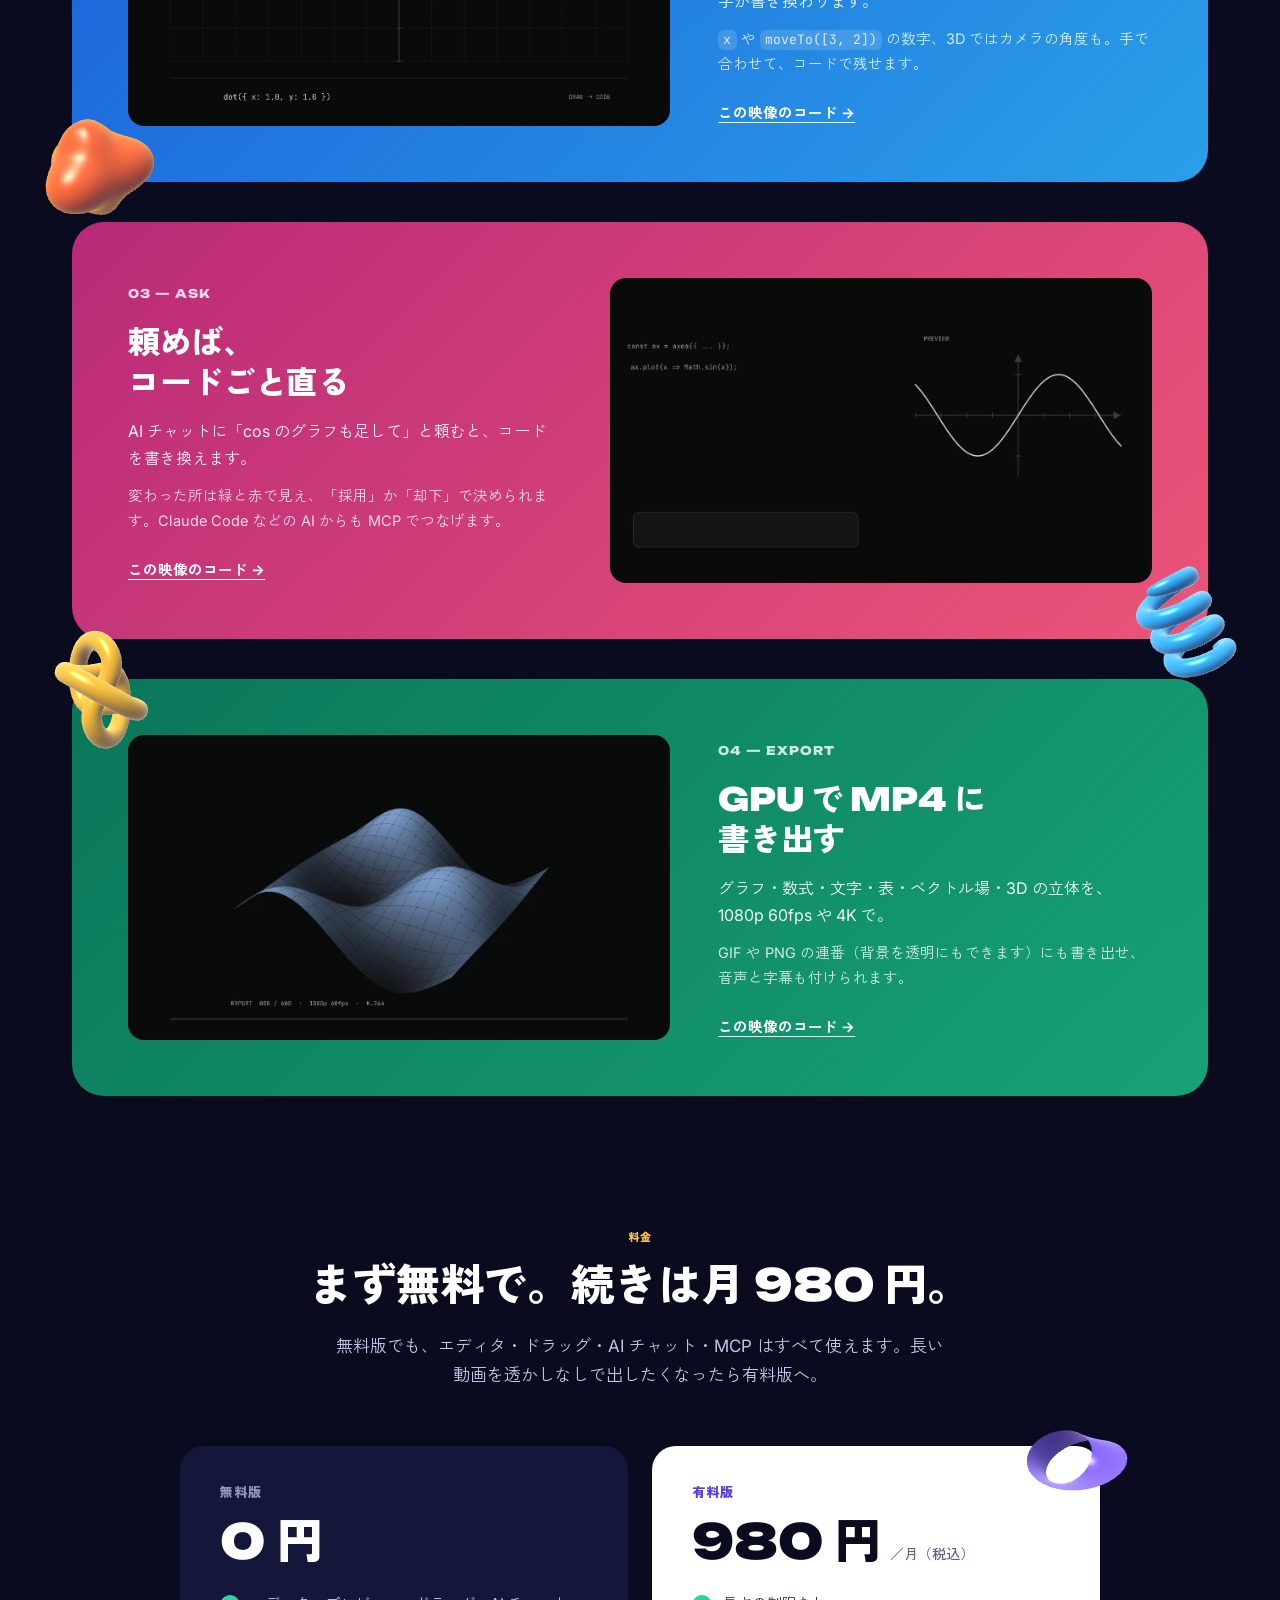
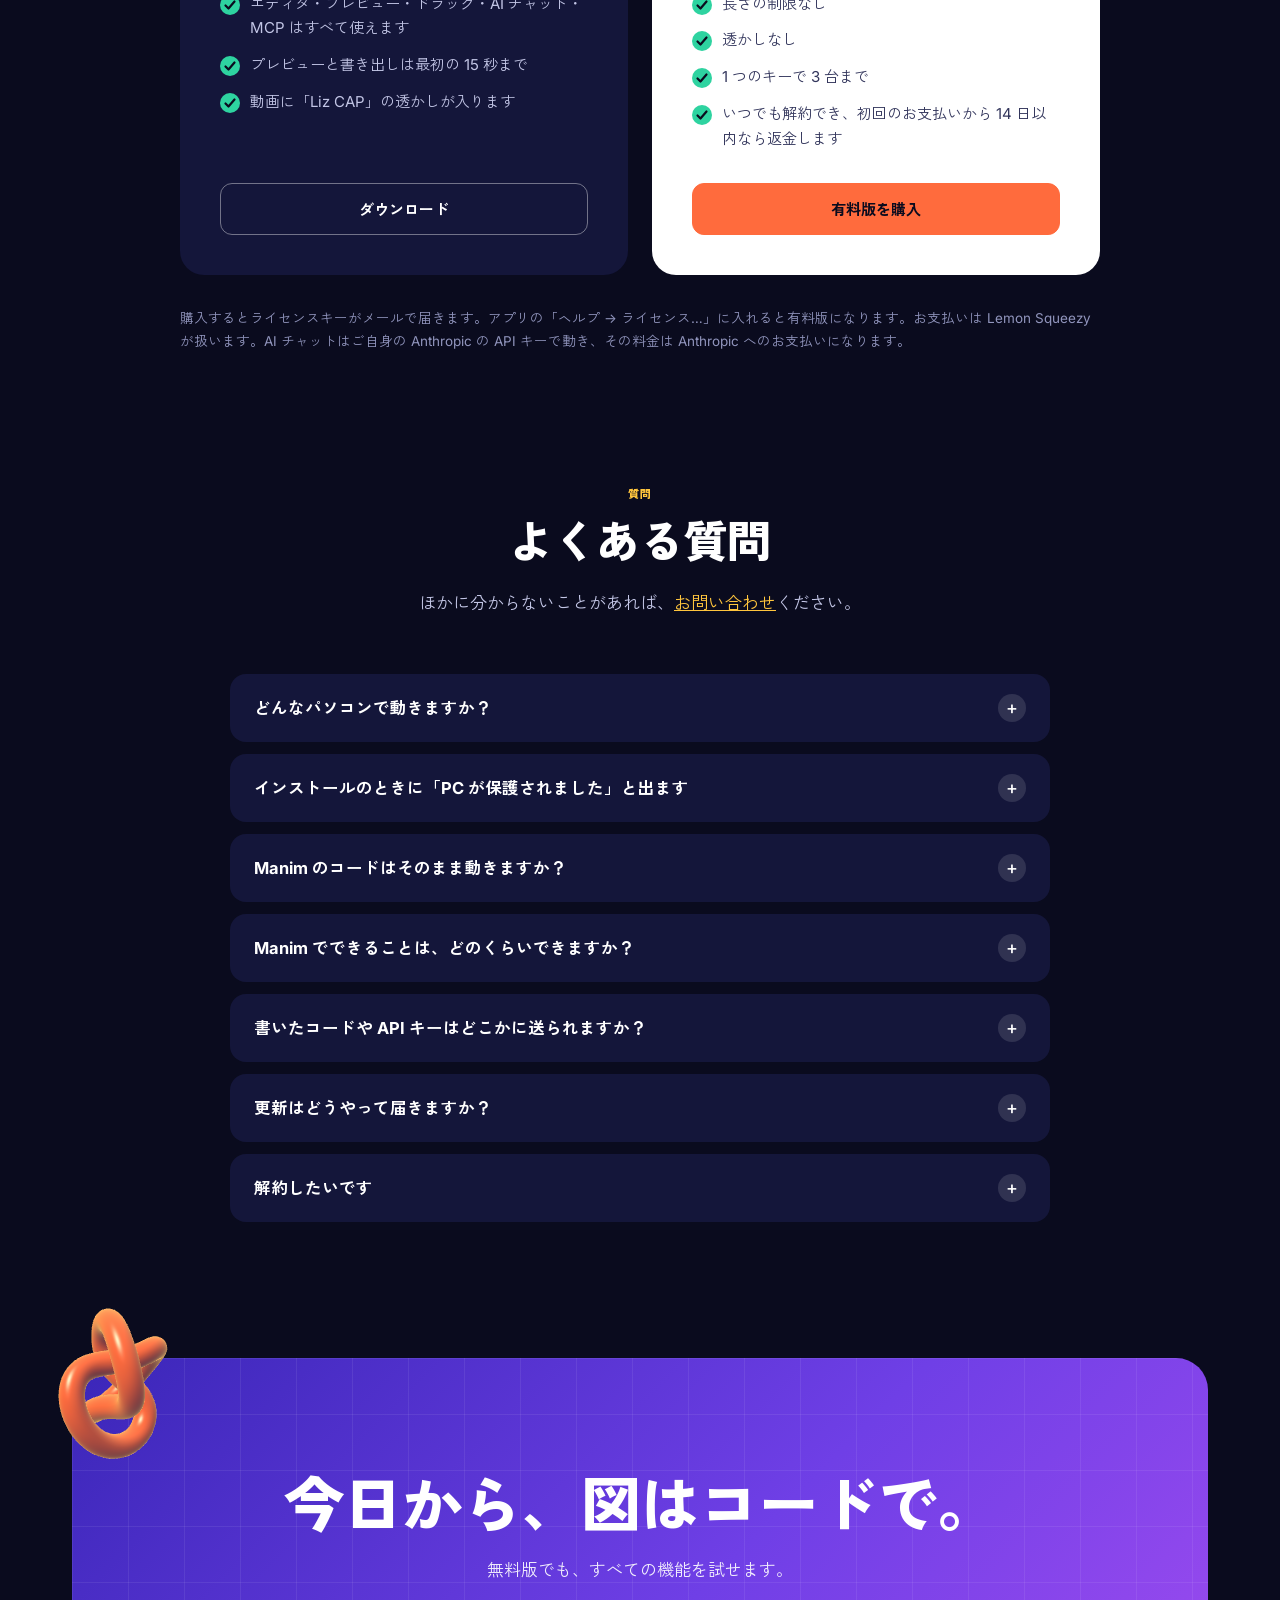
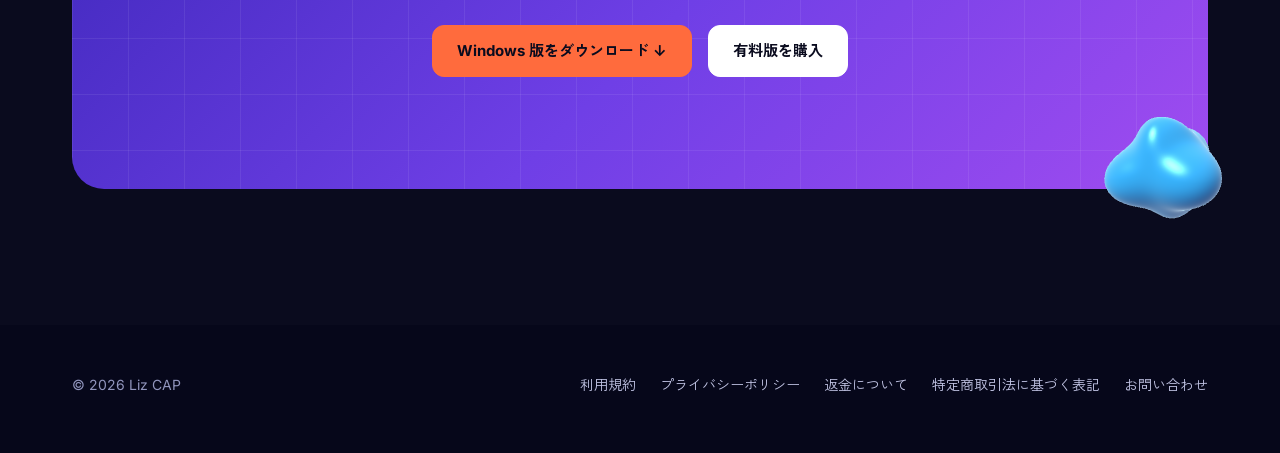
==== commit a84bb9e2: "Update the site pooh9135/liz-code@7173114151906ca94005735e8dc5145e1cbdc3e3" ====
--- a/index.html
+++ b/index.html
@@ -8,7 +8,7 @@
   <link rel="icon" href="icon.png">
   <link rel="preconnect" href="https://fonts.googleapis.com">
   <link rel="preconnect" href="https://fonts.gstatic.com" crossorigin>
-  <link href="https://fonts.googleapis.com/css2?family=Inter:wght@400..700&family=JetBrains+Mono:wght@400&family=Zen+Kaku+Gothic+New:wght@400;500;700&display=swap" rel="stylesheet">
+  <link href="https://fonts.googleapis.com/css2?family=Inter:wght@400..700&family=JetBrains+Mono:wght@400&family=Unbounded:wght@800;900&family=Zen+Kaku+Gothic+New:wght@400;500;700;900&display=swap" rel="stylesheet">
   <link rel="stylesheet" href="ui/tokens.css">
   <link rel="stylesheet" href="ui/components.css">
   <link rel="stylesheet" href="site.css">
@@ -24,46 +24,56 @@
       </nav>
       <div class="actions">
         <a class="btn btn-sm" href="#pricing">有料版</a>
-        <a class="btn btn-sm btn-primary" href="https://github.com/pooh9135/lizcap/releases/latest">ダウンロード</a>
+        <a class="btn btn-sm btn-white" href="https://github.com/pooh9135/lizcap/releases/latest">ダウンロード</a>
       </div>
     </div>
   </header>
 
   <main>
-    <div class="wrap hero" id="top">
-      <h1 class="display enter">数式を、書いた瞬間に<br>動く図にするエディタ</h1>
-      <div class="hero-row enter-2">
-        <p class="lead">TypeScript でシーンを書くと、横のプレビューにすぐ映ります。図形をつかめばコードが変わり、AI に頼めばコードごと直ります。</p>
-        <a class="new" href="https://github.com/pooh9135/lizcap/releases/latest"><b>New</b>0.1.1 を公開しました →</a>
-      </div>
-      <div class="actions enter-3">
-        <a class="btn btn-primary" href="https://github.com/pooh9135/lizcap/releases/latest">Windows 版をダウンロード <span class="ic">↓</span></a>
-        <a class="btn" href="#features">できることを見る <span class="ic">→</span></a>
-      </div>
-      <div class="stage enter-3">
-        <video src="hero.mp4" poster="hero-poster.jpg" autoplay muted loop playsinline aria-hidden="true"></video>
-        <div class="window"><img src="screenshot.png" width="2400" height="1350" alt="Liz CAP の画面。左にプレビュー、中央にコード、右に AI チャット"></div>
+    <div class="hero" id="top">
+      <div class="wrap hero-grid">
+        <div class="hero-text">
+          <a class="new enter" href="https://github.com/pooh9135/lizcap/releases/latest"><b>NEW</b>0.1.1 を公開しました →</a>
+          <h1 class="display enter">数式を、<br>書いた瞬間に<br>動く図に。</h1>
+          <p class="lead enter-2">TypeScript でシーンを書くと、横のプレビューにすぐ映ります。図形をつかめばコードが変わり、AI に頼めばコードごと直ります。</p>
+          <div class="actions enter-3">
+            <a class="btn btn-primary" href="https://github.com/pooh9135/lizcap/releases/latest">Windows 版をダウンロード ↓</a>
+            <a class="btn btn-white" href="#features">できることを見る</a>
+          </div>
+          <p class="small enter-3">無料で始められます。Windows 10 / 11（64 ビット）。</p>
+        </div>
+        <div class="hero-art enter-2">
+          <canvas class="shape s-main slow" data-shape="knot" data-a="#ff6b3d" data-b="#ffd36b" data-spin="0.28" data-tilt="1.15" data-roll="0.25" aria-hidden="true"></canvas>
+          <canvas class="shape s-a" data-shape="blob" data-a="#7c5cff" data-b="#c9bcff" data-spin="0.5" aria-hidden="true"></canvas>
+          <canvas class="shape s-b" data-shape="spring" data-a="#2ed3a0" data-b="#d6fff1" data-spin="0.6" data-tilt="0.3" data-roll="0.5" aria-hidden="true"></canvas>
+        </div>
+      </div>
+      <div class="wrap">
+        <div class="shot enter-3">
+          <div class="window"><img src="screenshot.png" width="2400" height="1350" alt="Liz CAP の画面。左にプレビュー、中央にコード、右に AI チャット"></div>
+          <canvas class="shape s-l slow" data-shape="torus" data-a="#ffc53d" data-b="#fff3c4" data-spin="0.45" data-tilt="0.9" data-roll="0.4" aria-hidden="true"></canvas>
+          <canvas class="shape s-r" data-shape="mobius" data-a="#ff5fa2" data-b="#ffd0e4" data-spin="0.5" data-tilt="0.7" aria-hidden="true"></canvas>
+        </div>
       </div>
     </div>
 
-    <section class="wrap statement reveal">
-      <p class="two-tone"><b>説明したい人のための、新しい作図の道具。</b>数式は、動いて初めて分かることがある。Liz CAP は、図を作るのをコードを書くのと同じ速さにします。書けばすぐ映り、つかめばコードが変わり、頼めば直ります。</p>
-      <div class="figs">
+    <section class="wrap intro">
+      <span class="tag reveal">Liz CAP とは</span>
+      <h2 class="headline reveal">説明したい人のための、新しい作図の道具。</h2>
+      <p class="reveal">数式は、動いて初めて分かることがある。Liz CAP は、図を作るのをコードを書くのと同じ速さにします。書けばすぐ映り、つかめばコードが変わり、頼めば直ります。</p>
+      <div class="trio">
         <div class="reveal">
-          <span class="label">Fig 0.1</span>
-          <img src="figs/line-surface.svg" alt="" width="280" height="220">
+          <canvas class="shape " data-shape="wave" data-a="#38b6ff" data-b="#d3efff" data-spin="0.4" data-tilt="0.75" data-roll="0.1" aria-hidden="true"></canvas>
           <h3>書いたらすぐ映る</h3>
           <p>1 文字変えるたびにシーンを作り直し、約 0.01 秒でプレビューに出ます。</p>
         </div>
         <div class="reveal">
-          <span class="label">Fig 0.2</span>
-          <img src="figs/line-helix.svg" alt="" width="280" height="220">
+          <canvas class="shape slow" data-shape="mobius" data-a="#ff5fa2" data-b="#ffd0e4" data-spin="0.45" data-tilt="0.6" aria-hidden="true"></canvas>
           <h3>Manim と同じ考え方</h3>
           <p>座標も play・wait・create も Manim と同じ。主な機能 230 項目のうち 229 項目に当たります。</p>
         </div>
         <div class="reveal">
-          <span class="label">Fig 0.3</span>
-          <img src="figs/line-waves.svg" alt="" width="280" height="220">
+          <canvas class="shape " data-shape="torus" data-a="#ffc53d" data-b="#fff3c4" data-spin="0.5" data-tilt="0.8" data-roll="0.35" aria-hidden="true"></canvas>
           <h3>GPU で描く</h3>
           <p>WebGPU で描き、そのまま MP4 に。1080p 60fps や 4K でも、待たずに書き出せます。</p>
         </div>
@@ -71,51 +81,63 @@
     </section>
 
     <section id="features" class="wrap">
-      <div class="split-head reveal">
-        <h2 class="headline">コードと絵が、<br>いつも同じ。</h2>
-        <div>
-          <p>書く・つかむ・頼む・書き出す。どこから触っても、コードとプレビューが同じ状態に戻ります。映像はどれも Liz CAP で作って、そのまま書き出したものです。</p>
-        </div>
-      </div>
-      <div class="rows">
-        <article class="row reveal">
-          <div class="text">
-            <p class="two-tone"><b>書いたらすぐ映る</b><br>保存も実行ボタンもいりません。1 文字変えるたびに、プレビューとタイムラインがそのまま追いつきます。</p>
+      <div class="sec-head reveal">
+        <span class="tag">できること</span>
+        <h2 class="headline">コードと絵が、いつも同じ。</h2>
+        <p>書く・つかむ・頼む・書き出す。どこから触っても、コードとプレビューが同じ状態に戻ります。映像はどれも Liz CAP で作って、そのまま書き出したものです。</p>
+      </div>
+      <div class="panels">
+        <article class="panel c1 reveal">
+          <div class="text">
+            <span class="num">01 — WRITE</span>
+            <h3>書いたら<br>すぐ映る</h3>
+            <p>保存も実行ボタンもいりません。1 文字変えるたびに、プレビューとタイムラインがそのまま追いつきます。</p>
             <p class="note">シークや再生ではコードを動かし直さないので、長い動画でも軽いままです。</p>
-            <a class="link" href="figs/write.liz.ts.txt">この映像のコード</a>
+            <a class="more" href="figs/write.liz.ts.txt">この映像のコード →</a>
           </div>
           <div class="media"><video src="figs/write.mp4" poster="figs/write-poster.jpg" muted loop playsinline preload="none"></video></div>
-        </article>
-        <article class="row flip reveal">
-          <div class="text">
-            <p class="two-tone"><b>つかんで動かすと、コードが変わる</b><br>プレビューの円や点をドラッグすると、位置を決めている数字が書き換わります。</p>
+          <canvas class="shape f-tr" data-shape="torus" data-a="#ffc53d" data-b="#fff3c4" data-spin="0.5" data-tilt="0.9" data-roll="0.4" aria-hidden="true"></canvas>
+        </article>
+        <article class="panel c2 flip reveal">
+          <div class="text">
+            <span class="num">02 — DRAG</span>
+            <h3>つかんで動かすと、<br>コードが変わる</h3>
+            <p>プレビューの円や点をドラッグすると、位置を決めている数字が書き換わります。</p>
             <p class="note"><code>x</code> や <code>moveTo([3, 2])</code> の数字、3D ではカメラの角度も。手で合わせて、コードで残せます。</p>
-            <a class="link" href="figs/drag.liz.ts.txt">この映像のコード</a>
+            <a class="more" href="figs/drag.liz.ts.txt">この映像のコード →</a>
           </div>
           <div class="media"><video src="figs/drag.mp4" poster="figs/drag-poster.jpg" muted loop playsinline preload="none"></video></div>
-        </article>
-        <article class="row reveal">
-          <div class="text">
-            <p class="two-tone"><b>頼めば、コードごと直る</b><br>AI チャットに「cos のグラフも足して」と頼むと、コードを書き換えます。</p>
+          <canvas class="shape f-bl slow" data-shape="blob" data-a="#ff6b3d" data-b="#ffd36b" data-spin="0.45" aria-hidden="true"></canvas>
+        </article>
+        <article class="panel c3 reveal">
+          <div class="text">
+            <span class="num">03 — ASK</span>
+            <h3>頼めば、<br>コードごと直る</h3>
+            <p>AI チャットに「cos のグラフも足して」と頼むと、コードを書き換えます。</p>
             <p class="note">変わった所は緑と赤で見え、「採用」か「却下」で決められます。Claude Code などの AI からも MCP でつなげます。</p>
-            <a class="link" href="figs/ai.liz.ts.txt">この映像のコード</a>
+            <a class="more" href="figs/ai.liz.ts.txt">この映像のコード →</a>
           </div>
           <div class="media"><video src="figs/ai.mp4" poster="figs/ai-poster.jpg" muted loop playsinline preload="none"></video></div>
-        </article>
-        <article class="row flip reveal">
-          <div class="text">
-            <p class="two-tone"><b>GPU で MP4 に書き出す</b><br>グラフ・数式・文字・表・ベクトル場・3D の立体を、1080p 60fps や 4K で。</p>
+          <canvas class="shape f-br" data-shape="spring" data-a="#38b6ff" data-b="#d3efff" data-spin="0.6" data-tilt="0.3" data-roll="0.5" aria-hidden="true"></canvas>
+        </article>
+        <article class="panel c4 flip reveal">
+          <div class="text">
+            <span class="num">04 — EXPORT</span>
+            <h3>GPU で MP4 に<br>書き出す</h3>
+            <p>グラフ・数式・文字・表・ベクトル場・3D の立体を、1080p 60fps や 4K で。</p>
             <p class="note">GIF や PNG の連番（背景を透明にもできます）にも書き出せ、音声と字幕も付けられます。</p>
-            <a class="link" href="figs/export.liz.ts.txt">この映像のコード</a>
+            <a class="more" href="figs/export.liz.ts.txt">この映像のコード →</a>
           </div>
           <div class="media"><video src="figs/export.mp4" poster="figs/export-poster.jpg" muted loop playsinline preload="none"></video></div>
+          <canvas class="shape f-tl slow" data-shape="knot" data-a="#ffc53d" data-b="#fff3c4" data-spin="0.35" data-tilt="1.15" aria-hidden="true"></canvas>
         </article>
       </div>
     </section>
 
     <section id="pricing" class="wrap">
-      <div class="split-head reveal">
-        <h2 class="headline">まず無料で。<br>続きは月 980 円。</h2>
+      <div class="sec-head reveal">
+        <span class="tag">料金</span>
+        <h2 class="headline">まず無料で。続きは月 980 円。</h2>
         <p>無料版でも、エディタ・ドラッグ・AI チャット・MCP はすべて使えます。長い動画を透かしなしで出したくなったら有料版へ。</p>
       </div>
       <div class="prices">
@@ -139,18 +161,19 @@
             <li>いつでも解約でき、初回のお支払いから 14 日以内なら返金します</li>
           </ul>
           <a class="btn btn-primary" href="https://lizcode.lemonsqueezy.com/checkout/buy/5a26a830-2378-44a6-8c75-36f65a2e1088">有料版を購入</a>
-        </div>
-      </div>
-      <p class="foot-note">購入するとライセンスキーがメールで届きます。アプリの「ヘルプ → ライセンス…」に入れると有料版になります。お支払いは Lemon Squeezy が扱います。AI チャットはご自身の Anthropic の API キーで動き、その料金は Anthropic へのお支払いになります。</p>
+          <canvas class="shape " data-shape="mobius" data-a="#7c5cff" data-b="#c9bcff" data-spin="0.5" data-tilt="0.7" aria-hidden="true"></canvas>
+        </div>
+      </div>
+      <p class="foot-note reveal">購入するとライセンスキーがメールで届きます。アプリの「ヘルプ → ライセンス…」に入れると有料版になります。お支払いは Lemon Squeezy が扱います。AI チャットはご自身の Anthropic の API キーで動き、その料金は Anthropic へのお支払いになります。</p>
     </section>
 
     <section id="faq" class="wrap">
-      <div class="faq-grid">
-        <div class="side reveal">
-          <h2 class="headline">よくある質問</h2>
-          <p>ほかに分からないことがあれば、<a href="mailto:lizlaboratory7@gmail.com">お問い合わせ</a>ください。</p>
-        </div>
-        <div class="faq reveal">
+      <div class="sec-head reveal">
+        <span class="tag">質問</span>
+        <h2 class="headline">よくある質問</h2>
+        <p>ほかに分からないことがあれば、<a href="mailto:lizlaboratory7@gmail.com">お問い合わせ</a>ください。</p>
+      </div>
+      <div class="faq reveal">
           <details>
             <summary>どんなパソコンで動きますか？</summary>
             <p>Windows 10 / 11（64 ビット）で、WebGPU が使える GPU が必要です。ここ数年のパソコンなら、内蔵 GPU でもたいてい動きます。</p>
@@ -180,15 +203,18 @@
             <p>購入時のメールにある Lemon Squeezy の注文ページから、いつでも解約できます。解約しても、お支払い済みの期間の終わりまでは有料版のまま使えます。</p>
           </details>
         </div>
-      </div>
-    </section>
-
-    <section class="wrap cta reveal">
-      <h2 class="display">今日から、図はコードで。</h2>
-      <p>無料版でも、すべての機能を試せます。</p>
-      <div class="actions">
-        <a class="btn btn-primary" href="https://github.com/pooh9135/lizcap/releases/latest">Windows 版をダウンロード <span class="ic">↓</span></a>
-        <a class="btn" href="https://lizcode.lemonsqueezy.com/checkout/buy/5a26a830-2378-44a6-8c75-36f65a2e1088">有料版を購入 <span class="ic">→</span></a>
+    </section>
+
+    <section class="wrap">
+      <div class="cta reveal">
+        <h2 class="display">今日から、図はコードで。</h2>
+        <p>無料版でも、すべての機能を試せます。</p>
+        <div class="actions">
+          <a class="btn btn-primary" href="https://github.com/pooh9135/lizcap/releases/latest">Windows 版をダウンロード ↓</a>
+          <a class="btn btn-white" href="https://lizcode.lemonsqueezy.com/checkout/buy/5a26a830-2378-44a6-8c75-36f65a2e1088">有料版を購入</a>
+        </div>
+        <canvas class="shape s-l slow" data-shape="knot" data-a="#ff6b3d" data-b="#ffd36b" data-spin="0.3" data-tilt="1.15" aria-hidden="true"></canvas>
+        <canvas class="shape s-r" data-shape="blob" data-a="#38b6ff" data-b="#d3efff" data-spin="0.5" aria-hidden="true"></canvas>
       </div>
     </section>
   </main>
@@ -205,23 +231,23 @@
       </nav>
     </div>
   </footer>
+  <script src="shapes.js" defer></script>
   <script>
     const reduce = matchMedia("(prefers-reduced-motion: reduce)").matches;
     const $$ = (s, el = document) => [...el.querySelectorAll(s)];
-    if (reduce) { const h = document.querySelector(".stage video"); h.removeAttribute("autoplay"); h.pause(); }
 
     // ---- できることの映像: 見えている間だけ流す ----
     const vids = new IntersectionObserver((es) => es.forEach((e) => {
       const v = e.target;
       if (e.isIntersecting) { v.preload = "auto"; if (!reduce) v.play().catch(() => {}); } else v.pause();
     }), { threshold: 0.35 });
-    $$(".row video").forEach((v) => vids.observe(v));
+    $$(".panel video").forEach((v) => vids.observe(v));
 
     // ---- 画面に入ると出てくる ----
     const seen = new IntersectionObserver((es) => es.forEach((e) => {
       if (!e.isIntersecting) return;
       e.target.classList.add("in"); seen.unobserve(e.target);
-    }), { threshold: 0.15 });
+    }), { threshold: 0.12 });
     $$(".reveal").forEach((el) => seen.observe(el));
   </script>
 </body>
--- a/ui/tokens.css
+++ b/ui/tokens.css
@@ -1,43 +1,51 @@
-/* 販売サイトのデザイントークン（参考: linear.app と cursor.com の組み合わせ）。
-   linear.app から: ほぼ黒の地、大きく詰めた見出し、白と灰の 2 色の文、線画の図。
-   cursor.com から: 丸いボタン、文と映像を左右に置いたカード、オレンジの文中リンク。 */
+/* Liz CAP の販売サイトの色・字・間隔（2026-11-19: 濃い紺の地 + 太い見出し + 色つきの大きなカード + 数学の立体） */
 :root {
-  /* 色 */
-  --color-bg: #08090a;          /* ページの地 */
-  --color-panel: #0f1011;       /* カードの地 */
-  --color-raised: #161718;      /* 浮いた面・2 番目のボタン */
-  --color-line: #1d1e21;        /* 1px の線 */
-  --color-line-strong: #2c2d31; /* 強めの線 */
-  --color-text: #f7f8f8;        /* 見出し・強い文字 */
-  --color-text-2: #d0d6e0;      /* 本文 */
-  --color-muted: #8a8f98;       /* 2 番目の文・ナビ */
-  --color-faint: #62666d;       /* 小さなラベル */
-  --color-button: #e6e6e6;      /* 主ボタン */
-  --color-link: #f2733d;        /* 文中のリンク */
+  --color-bg: #0a0b1e;
+  --color-bg-deep: #06071a;
+  --color-panel: #14163a;
+  --color-raised: #1c1f4d;
+  --color-line: rgba(255, 255, 255, 0.1);
+  --color-text: #ffffff;
+  --color-text-2: #c3c6e6;
+  --color-muted: #9195bd;
+  --color-ink: #0a0b1e;
 
-  /* 文字 */
-  --font-sans: 'Inter', 'Zen Kaku Gothic New', 'Yu Gothic UI', 'Hiragino Sans', sans-serif;   /* 英字は Inter、日本語は Zen Kaku Gothic New */
-  --font-mono: 'JetBrains Mono', ui-monospace, SFMono-Regular, Consolas, monospace;
+  /* 主ボタンと立体の色 */
+  --color-coral: #ff6b3d;
+  --color-coral-hi: #ff8a63;
+  --color-violet: #7c5cff;
+  --color-sky: #38b6ff;
+  --color-pink: #ff5fa2;
+  --color-sun: #ffc53d;
+  --color-mint: #2ed3a0;
 
-  /* 間隔 */
+  /* できることのカード（1 枚ごとに別の色） */
+  --grad-violet: linear-gradient(135deg, #5a39e6 0%, #9a4bf0 100%);
+  --grad-blue: linear-gradient(135deg, #1b5fd9 0%, #2a9fe8 100%);
+  --grad-pink: linear-gradient(135deg, #b82a78 0%, #ec5578 100%);
+  --grad-green: linear-gradient(135deg, #0a7659 0%, #17a276 100%);
+
+  --font-display: 'Unbounded', 'Zen Kaku Gothic New', 'Yu Gothic UI', 'Hiragino Sans', sans-serif;
+  --font-sans: 'Inter', 'Zen Kaku Gothic New', 'Yu Gothic UI', 'Hiragino Sans', sans-serif;
+  --font-mono: 'JetBrains Mono', ui-monospace, Consolas, monospace;
+
+  --spacing-4: 4px;
   --spacing-8: 8px;
   --spacing-12: 12px;
   --spacing-16: 16px;
+  --spacing-20: 20px;
   --spacing-24: 24px;
   --spacing-32: 32px;
+  --spacing-40: 40px;
   --spacing-48: 48px;
-  --spacing-64: 64px;
-  --spacing-96: 96px;
+  --spacing-56: 56px;
+  --spacing-80: 80px;
+  --spacing-112: 112px;
+  --section-gap: 136px;
+  --page-max: 1200px;
 
-  /* 配置 */
-  --page-max-width: 1200px;
-  --section-gap: 176px;
-
-  /* 角 */
-  --radius-sm: 6px;
-  --radius-card: 12px;
-  --radius-pill: 9999px;
-
-  --line: 1px solid var(--color-line);
-  --ease-enter: cubic-bezier(0.16, 1, 0.3, 1);
+  --radius-btn: 12px;
+  --radius-card: 16px;
+  --radius-panel: 32px;
+  --radius-pill: 104px;
 }
--- a/ui/components.css
+++ b/ui/components.css
@@ -1,56 +1,51 @@
-/* 販売サイトの部品（参考: linear.app + cursor.com）：
-   - 地はほぼ黒、面は 1px の線と少し明るい地で分ける
-   - 見出しは Inter 500 で大きく詰める。文は「白い 1 文 + 灰色の続き」の 2 色
-   - ボタンは丸く、主ボタンは明るい灰色、2 番目は暗い地に線
-   - 色は文中のリンクのオレンジだけ */
+/* 部品: 字・ボタン・出てくる動き */
+*, *::before, *::after { box-sizing: border-box; }
+html { scroll-behavior: smooth; scroll-padding-top: 88px; }
+body { margin: 0; background: var(--color-bg); color: var(--color-text-2); font: 400 16px/1.7 var(--font-sans); -webkit-font-smoothing: antialiased; overflow-x: clip; }
+img, video, canvas { display: block; max-width: 100%; }
+a { color: inherit; }
+code { font: 400 0.9em var(--font-mono); background: rgba(255, 255, 255, 0.14); padding: 0.1em 0.4em; border-radius: 6px; }
+::selection { background: var(--color-coral); color: var(--color-ink); }
 
-/* ---- 土台 ---- */
-html, body { background: var(--color-bg); color: var(--color-muted); }
-body {
-  margin: 0; font-family: var(--font-sans); font-size: 16px; line-height: 1.55;
-  font-feature-settings: "cv01", "ss03", "palt";
-  -webkit-font-smoothing: antialiased; text-rendering: optimizeLegibility;
-}
-h1, h2, h3, p { word-break: auto-phrase; text-wrap: pretty; }   /* 日本語を文節の切れ目で折り返す */
-::selection { background: #3d4250; color: var(--color-text); }
-*::-webkit-scrollbar { width: 10px; height: 10px; }
-*::-webkit-scrollbar-thumb { background: var(--color-line-strong); border: 3px solid var(--color-bg); border-radius: 10px; }
-*::-webkit-scrollbar-track { background: var(--color-bg); }
-code { font-family: var(--font-mono); font-size: 0.86em; color: var(--color-text); background: var(--color-raised);
-       border: var(--line); border-radius: 4px; padding: 1px 5px; }
+/* 見出しは太く、詰めて */
+.display, .headline, .title { font-family: var(--font-display); font-weight: 900; color: var(--color-text); margin: 0; letter-spacing: -0.01em; font-feature-settings: "palt"; }
+.display { font-size: 60px; line-height: 1.16; }
+.headline { font-size: 44px; line-height: 1.2; }
+.title { font-size: 28px; line-height: 1.3; }
+.lead { font-size: 18px; line-height: 1.8; color: var(--color-text-2); margin: 0; }
 
-/* ---- 文字 ---- */
-.display { margin: 0; color: var(--color-text); font-weight: 500; font-size: 64px; line-height: 1.06; letter-spacing: -0.022em; }
-.headline { margin: 0; color: var(--color-text); font-weight: 500; font-size: 44px; line-height: 1.12; letter-spacing: -0.02em; }
-.title { margin: 0; color: var(--color-text); font-weight: 500; font-size: 20px; line-height: 1.35; letter-spacing: -0.01em; }
-/* 白い 1 文 + 灰色の続き（linear.app の宣言文、cursor.com のカードの文） */
-.two-tone { color: var(--color-muted); }
-.two-tone b { color: var(--color-text); font-weight: inherit; }
-.label { font: 400 11px/1.4 var(--font-mono); letter-spacing: 0.06em; text-transform: uppercase; color: var(--color-faint); }
+.tag { display: flex; justify-content: center; margin-bottom: var(--spacing-16); align-items: center; gap: var(--spacing-8); font: 800 11px/1 var(--font-display); letter-spacing: 0.08em; text-transform: uppercase; color: var(--color-sun); }
 
-/* ---- リンク ---- */
-.link { color: var(--color-link); text-decoration: none; display: inline-flex; align-items: center; gap: 6px; }
-.link::after { content: "→"; transition: transform 150ms ease-out; }
-.link:hover::after { transform: translateX(3px); }
+/* ボタン: 主はコーラル、次は白。同じ色を 2 つ並べない */
+.btn { display: inline-flex; align-items: center; justify-content: center; gap: var(--spacing-8); height: 52px; padding: 0 var(--spacing-24); border-radius: var(--radius-btn); border: 1px solid rgba(255, 255, 255, 0.4); background: transparent; color: var(--color-text); font: 700 15px/1 var(--font-sans); text-decoration: none; white-space: nowrap; cursor: pointer; transition: transform .15s ease, background .15s ease, border-color .15s ease; }
+.btn:hover { transform: translateY(-2px); border-color: #fff; }
+.btn:active { transform: translateY(0); }
+.btn:focus-visible { outline: 3px solid var(--color-sun); outline-offset: 3px; }
+.btn-primary { background: var(--color-coral); border-color: var(--color-coral); color: var(--color-ink); }
+.btn-primary:hover { background: var(--color-coral-hi); border-color: var(--color-coral-hi); }
+.btn-white { background: #fff; border-color: #fff; color: var(--color-ink); }
+.btn-white:hover { background: #ecebff; }
+.btn-dark { background: var(--color-ink); border-color: var(--color-ink); color: #fff; }
+.btn-dark:hover { border-color: var(--color-ink); background: #1c1f4d; }
+.btn-sm { height: 40px; padding: 0 var(--spacing-16); font-size: 14px; }
 
-/* ---- ボタン（丸い） ---- */
-.btn { display: inline-flex; align-items: center; justify-content: center; gap: 8px; height: 40px; padding: 0 20px; box-sizing: border-box;
-       border-radius: var(--radius-pill); font: 500 15px/1 var(--font-sans); text-decoration: none; cursor: pointer; white-space: nowrap;
-       border: 1px solid var(--color-line-strong); background: var(--color-raised); color: var(--color-text);
-       transition: background-color 150ms ease-out, border-color 150ms ease-out; }
-.btn:hover { background: #202124; border-color: #3a3b40; }
-.btn:focus-visible { outline: 2px solid var(--color-muted); outline-offset: 2px; }
-.btn-primary { background: var(--color-button); color: #08090a; border-color: var(--color-button); }
-.btn-primary:hover { background: #ffffff; border-color: #ffffff; }
-.btn-sm { height: 32px; padding: 0 14px; font-size: 13px; }
-.btn .ic { font-size: 14px; line-height: 1; }
+/* 出てくる動き */
+@keyframes rise { from { opacity: 0; transform: translateY(24px); } to { opacity: 1; transform: none; } }
+.enter { animation: rise .7s cubic-bezier(.2, .7, .2, 1) both; }
+.enter-2 { animation: rise .7s .1s cubic-bezier(.2, .7, .2, 1) both; }
+.enter-3 { animation: rise .7s .2s cubic-bezier(.2, .7, .2, 1) both; }
+.reveal { opacity: 0; transform: translateY(28px); transition: opacity .7s ease, transform .7s cubic-bezier(.2, .7, .2, 1); }
+.reveal.in { opacity: 1; transform: none; }
 
-/* ---- 出てくるときの動き ---- */
-.enter   { animation: ln-enter 600ms var(--ease-enter) both; }
-.enter-2 { animation: ln-enter 700ms var(--ease-enter) 80ms both; }
-.enter-3 { animation: ln-enter 800ms var(--ease-enter) 160ms both; }
-@keyframes ln-enter { from { opacity: 0; transform: translateY(12px); filter: blur(4px); } to { opacity: 1; transform: none; filter: none; } }
+/* 浮かぶ立体 */
+@keyframes bob { from { transform: translateY(-8px); } to { transform: translateY(10px); } }
+canvas.shape { pointer-events: none; animation: bob 4.5s ease-in-out infinite alternate; }
+canvas.shape.slow { animation-duration: 6.5s; }
+canvas.shape.no-gl { visibility: hidden; }
 
 @media (prefers-reduced-motion: reduce) {
-  .enter, .enter-2, .enter-3 { animation: none; }
+  html { scroll-behavior: auto; }
+  .enter, .enter-2, .enter-3, canvas.shape { animation: none; }
+  .reveal { opacity: 1; transform: none; transition: none; }
+  .btn { transition: none; }
 }
--- a/site.css
+++ b/site.css
@@ -1,163 +1,178 @@
-/* 販売サイトの配置（色と部品は ui/tokens.css・ui/components.css。参考: linear.app + cursor.com） */
+/* 配置とこのサイトだけの部品 */
+.wrap { max-width: var(--page-max); margin: 0 auto; padding: 0 var(--spacing-32); }
+main > section.wrap { margin-top: var(--section-gap); }
 
-.wrap { max-width: var(--page-max-width); margin: 0 auto; padding: 0 var(--spacing-32); box-sizing: content-box; }
-a { color: inherit; }
+/* ---- 上の帯 ---- */
+.top { position: sticky; top: 0; z-index: 20; background: rgba(10, 11, 30, 0.78); backdrop-filter: blur(14px); -webkit-backdrop-filter: blur(14px); }
+.top .wrap { display: flex; align-items: center; gap: var(--spacing-32); height: 72px; }
+.brand { display: inline-flex; align-items: center; gap: var(--spacing-12); font: 800 17px/1 var(--font-display); color: #fff; text-decoration: none; }
+.brand img { width: 30px; height: 30px; border-radius: 8px; }
+.top nav { display: flex; gap: var(--spacing-8); margin: 0 auto; }
+.top nav a { padding: var(--spacing-8) var(--spacing-16); border-radius: var(--radius-btn); color: #fff; font-weight: 500; font-size: 15px; text-decoration: none; }
+.top nav a:hover { background: rgba(255, 255, 255, 0.1); }
+.top .actions { display: flex; gap: var(--spacing-8); margin-left: auto; }
+.top nav + .actions { margin-left: 0; }
 
-/* ---- 上の帯（全幅の下線。linear.app） ---- */
-.top { position: sticky; top: 0; z-index: 20; background: rgba(8, 9, 10, 0.78); backdrop-filter: blur(14px); -webkit-backdrop-filter: blur(14px);
-       border-bottom: var(--line); }
-.top .wrap { display: flex; align-items: center; gap: var(--spacing-24); height: 64px; }
-.brand { display: inline-flex; align-items: center; gap: 10px; color: var(--color-text); text-decoration: none; font-weight: 600; font-size: 17px; letter-spacing: -0.01em; }
-.brand img { width: 24px; height: 24px; border-radius: 6px; }
-.top nav { display: flex; gap: var(--spacing-24); margin-left: auto; }
-.top nav a { color: var(--color-muted); text-decoration: none; font-size: 14px; }
-.top nav a:hover { color: var(--color-text); }
-.top .actions { display: flex; gap: var(--spacing-8); padding-left: var(--spacing-24); border-left: var(--line); }
+/* ---- 最初の画面 ---- */
+.hero { position: relative; padding-top: var(--spacing-80); }
+.hero::before { content: ""; position: absolute; inset: -72px 0 0; z-index: -1;
+  background:
+    radial-gradient(60% 55% at 78% 30%, rgba(124, 92, 255, 0.34), transparent 70%),
+    radial-gradient(40% 40% at 12% 78%, rgba(56, 182, 255, 0.16), transparent 70%),
+    linear-gradient(rgba(255, 255, 255, 0.05) 1px, transparent 1px) 0 0 / 56px 56px,
+    linear-gradient(90deg, rgba(255, 255, 255, 0.05) 1px, transparent 1px) 0 0 / 56px 56px;
+  -webkit-mask-image: linear-gradient(#000 55%, transparent); mask-image: linear-gradient(#000 55%, transparent); }
+.hero-grid { display: grid; grid-template-columns: 1.05fr 1fr; gap: var(--spacing-32); align-items: center; }
+.hero-text .new { display: inline-flex; align-items: center; gap: var(--spacing-12); padding: 6px 16px 6px 6px; border-radius: var(--radius-pill); background: rgba(255, 255, 255, 0.1); color: #fff; font-size: 14px; text-decoration: none; margin-bottom: var(--spacing-24); }
+.hero-text .new b { padding: 5px 10px; border-radius: var(--radius-pill); background: var(--color-sun); color: var(--color-ink); font: 800 11px/1 var(--font-display); }
+.hero-text .new:hover { background: rgba(255, 255, 255, 0.16); }
+.hero-text .lead { max-width: 30em; margin-top: var(--spacing-24); }
+.hero-text .actions { display: flex; flex-wrap: wrap; gap: var(--spacing-16); margin-top: var(--spacing-40); }
+.hero-text .small { margin: var(--spacing-16) 0 0; font-size: 13px; color: var(--color-muted); }
+.hero-art { position: relative; aspect-ratio: 1 / 1; max-width: 560px; width: 100%; justify-self: end; }
+.hero-art .s-main { position: absolute; inset: 0; width: 100%; height: 100%; }
+.hero-art .s-a { position: absolute; width: 27%; aspect-ratio: 1; left: -4%; top: 2%; }
+.hero-art .s-b { position: absolute; width: 24%; aspect-ratio: 1; right: -2%; bottom: 4%; }
 
-/* ---- 節 ---- */
-main > section.wrap { margin-top: var(--section-gap); }   /* .wrap の margin より強く */
-.split-head { display: grid; grid-template-columns: 1fr 1fr; gap: var(--spacing-48); align-items: end; margin-bottom: var(--spacing-64); }
-.split-head p { margin: 0; font-size: 18px; line-height: 1.6; max-width: 520px; }
-.split-head .link { margin-top: var(--spacing-16); font-size: 15px; }
+.shot { position: relative; margin-top: var(--spacing-56); }
+.shot .window { border-radius: var(--radius-card); overflow: hidden; border: 1px solid rgba(255, 255, 255, 0.14); box-shadow: 0 40px 120px rgba(60, 40, 180, 0.45); }
+.shot .window img { width: 100%; height: auto; }
+.shot .s-l { position: absolute; width: 190px; aspect-ratio: 1; left: -70px; bottom: -60px; z-index: 2; }
+.shot .s-r { position: absolute; width: 150px; aspect-ratio: 1; right: -52px; top: -64px; z-index: 2; }
 
-/* ---- 最初の面: 大きな見出し（linear.app）+ 丸いボタン（cursor.com） ---- */
-.wrap.hero { padding-top: 152px; }
-.hero .display { max-width: 900px; }
-.hero-row { display: flex; align-items: flex-end; justify-content: space-between; gap: var(--spacing-32); margin-top: var(--spacing-32); }
-.hero .lead { margin: 0; max-width: 560px; font-size: 18px; line-height: 1.6; }
-.hero .new { color: var(--color-muted); text-decoration: none; font-size: 15px; white-space: nowrap; }
-.hero .new b { color: var(--color-text); font-weight: 600; margin-right: 8px; }
-.hero .new:hover { color: var(--color-text); }
-.hero .actions { display: flex; flex-wrap: wrap; gap: var(--spacing-12); margin-top: var(--spacing-32); }
+/* ---- 宣言と 3 つの特長 ---- */
+.intro { text-align: center; }
+.intro .headline { max-width: 17em; margin: 0 auto; }
+.intro > p { max-width: 38em; margin: var(--spacing-24) auto 0; font-size: 18px; line-height: 1.85; }
+.trio { display: grid; grid-template-columns: repeat(3, 1fr); gap: var(--spacing-24); margin-top: var(--spacing-56); text-align: left; }
+.trio > div { background: var(--color-panel); border-radius: 24px; padding: var(--spacing-32); }
+.trio canvas { width: 150px; height: 150px; margin: -8px 0 var(--spacing-8) -14px; }
+.trio h3 { font: 900 22px/1.35 var(--font-display); color: #fff; margin: 0 0 var(--spacing-8); }
+.trio p { margin: 0; font-size: 15px; }
 
-/* 製品の画面: Liz CAP で描いた映像を背景に、アプリの窓を置く（cursor.com の絵の上の窓） */
-.stage { position: relative; margin-top: 72px; border-radius: var(--radius-card); overflow: hidden; border: var(--line);
-         aspect-ratio: 16 / 9.4; background: #050506; isolation: isolate; }
-.stage::before { content: ""; position: absolute; inset: 0; z-index: 1; pointer-events: none;
-                 background: radial-gradient(120% 70% at 50% 0%, rgba(255, 255, 255, 0.07), transparent 60%),
-                             linear-gradient(180deg, transparent 55%, rgba(8, 9, 10, 0.9)); }
-.stage > video { position: absolute; inset: 0; width: 100%; height: 100%; object-fit: cover; opacity: 0.55; filter: saturate(0.9); }
-.window { position: absolute; z-index: 2; left: 8%; right: 8%; top: 9%; border-radius: 10px; overflow: hidden;
-          border: 1px solid rgba(255, 255, 255, 0.12); background: #181818;
-          box-shadow: 0 40px 80px rgba(0, 0, 0, 0.6), 0 0 0 1px rgba(0, 0, 0, 0.6); }
-.window img { display: block; width: 100%; height: auto; }
-
-/* ---- 宣言（白い 1 文 + 灰色の続き。linear.app） ---- */
-.statement > p { margin: 0; max-width: 1000px; font-size: 34px; line-height: 1.3; letter-spacing: -0.018em; font-weight: 500; }
-
-/* ---- 線画の図 3 つ（縦の線で区切る。linear.app の FIG） ---- */
-.figs { display: grid; grid-template-columns: repeat(3, 1fr); margin-top: var(--spacing-96); border-top: var(--line); }
-.figs > div { padding: var(--spacing-24) var(--spacing-32) 0; border-left: var(--line); }
-.figs > div:first-child { border-left: 0; padding-left: 0; }
-.figs img { display: block; width: 100%; max-width: 300px; height: auto; margin: var(--spacing-24) auto var(--spacing-32); }
-.figs h3 { margin: 0 0 6px; color: var(--color-text); font-size: 15px; font-weight: 500; }
-.figs p { margin: 0; font-size: 15px; line-height: 1.6; }
-
-/* ---- できること: 文と映像を左右に置いたカード（cursor.com） ---- */
-.rows { display: grid; gap: var(--spacing-24); }
-.row { display: grid; grid-template-columns: 1fr 1.7fr; align-items: center; gap: var(--spacing-32);
-       background: var(--color-panel); border: var(--line); border-radius: var(--radius-card); padding: var(--spacing-12); }
-.row.flip { grid-template-columns: 1.7fr 1fr; }
-.row.flip .text { order: 2; }
-.row .text { padding: var(--spacing-32); }
-.row .text p { margin: 0; font-size: 19px; line-height: 1.5; letter-spacing: -0.01em; }
-.row .text .note { margin-top: var(--spacing-16); font-size: 14px; line-height: 1.6; color: var(--color-faint); letter-spacing: 0; }
-.row .link { margin-top: var(--spacing-24); font-size: 15px; }
-.row .media { position: relative; aspect-ratio: 16 / 9; border-radius: 8px; overflow: hidden; background: #0b0b0c; border: var(--line); }
-.row .media video { position: absolute; inset: 0; width: 100%; height: 100%; object-fit: cover; }
-
-.foot-note { margin: var(--spacing-24) 0 0; font-size: 12px; color: var(--color-faint); line-height: 1.6; }
+/* ---- できること: 色つきの大きなカード ---- */
+.sec-head { text-align: center; margin-bottom: var(--spacing-56); }
+.sec-head p { max-width: 36em; margin: var(--spacing-20) auto 0; font-size: 17px; }
+.panels { display: grid; gap: var(--spacing-40); }
+.panel { position: relative; display: grid; grid-template-columns: 1fr 1.25fr; gap: var(--spacing-48); align-items: center; padding: var(--spacing-56); border-radius: var(--radius-panel); color: #fff; }
+.panel.flip .text { order: 2; }
+.panel.flip { grid-template-columns: 1.25fr 1fr; }
+.panel.c1 { background: var(--grad-violet); }
+.panel.c2 { background: var(--grad-blue); }
+.panel.c3 { background: var(--grad-pink); }
+.panel.c4 { background: var(--grad-green); }
+.panel .num { font: 800 12px/1 var(--font-display); letter-spacing: 0.08em; opacity: 0.8; }
+.panel h3 { font: 900 32px/1.25 var(--font-display); margin: var(--spacing-16) 0 var(--spacing-16); letter-spacing: -0.01em; font-feature-settings: "palt"; }
+.panel p { margin: 0; color: rgba(255, 255, 255, 0.95); }
+.panel .note { margin-top: var(--spacing-12); font-size: 14.5px; color: rgba(255, 255, 255, 0.82); }
+.panel .more { display: inline-block; margin-top: var(--spacing-24); font-weight: 700; font-size: 14.5px; color: #fff; text-underline-offset: 4px; }
+.panel .media { border-radius: var(--radius-card); overflow: hidden; background: #0b0b0c; aspect-ratio: 16 / 9; }
+.panel .media video { width: 100%; height: 100%; object-fit: cover; }
+.panel canvas.shape { position: absolute; width: 170px; height: 170px; z-index: 2; }
+.panel .f-tr { right: -56px; top: -70px; }
+.panel .f-bl { left: -64px; bottom: -72px; }
+.panel .f-tl { left: -56px; top: -74px; }
+.panel .f-br { right: -60px; bottom: -70px; }
 
 /* ---- 料金 ---- */
-.prices { display: grid; grid-template-columns: 1fr 1fr; gap: var(--spacing-16); }
-.price { display: flex; flex-direction: column; gap: var(--spacing-16); padding: var(--spacing-32); background: var(--color-panel); border: var(--line); border-radius: var(--radius-card); }
-.price .name { color: var(--color-text); font-weight: 500; }
-.price .amount { color: var(--color-text); font-size: 48px; font-weight: 500; letter-spacing: -0.03em; line-height: 1; }
-.price .amount small { font-size: 14px; color: var(--color-muted); margin-left: 6px; letter-spacing: 0; font-weight: 400; }
-.price ul { margin: 0 0 var(--spacing-8); padding: 0; list-style: none; display: grid; gap: 10px; font-size: 15px; color: var(--color-text-2); }
-.price li { position: relative; padding-left: 22px; line-height: 1.55; }
-.price li::before { content: ""; position: absolute; left: 2px; top: 0.5em; width: 9px; height: 5px; border-left: 1.5px solid var(--color-muted); border-bottom: 1.5px solid var(--color-muted); transform: rotate(-45deg); }
-.price .btn { margin-top: auto; align-self: flex-start; }
-.price.is-paid { background: linear-gradient(180deg, #141517, var(--color-panel) 60%); border-color: var(--color-line-strong); }
+.prices { display: grid; grid-template-columns: 1fr 1fr; gap: var(--spacing-24); max-width: 920px; margin: 0 auto; }
+.price { position: relative; display: flex; flex-direction: column; padding: var(--spacing-40); border-radius: 24px; background: var(--color-panel); }
+.price .name { font: 800 13px/1 var(--font-display); letter-spacing: 0.06em; color: var(--color-muted); }
+.price .amount { font: 900 48px/1.1 var(--font-display); color: #fff; margin: var(--spacing-16) 0 var(--spacing-24); }
+.price .amount small { font: 500 14px/1 var(--font-sans); margin-left: var(--spacing-8); color: var(--color-muted); }
+.price ul { list-style: none; margin: 0 0 var(--spacing-32); padding: 0; display: grid; gap: var(--spacing-12); }
+.price li { position: relative; padding-left: 30px; font-size: 15px; line-height: 1.65; }
+.price li::before { content: ""; position: absolute; left: 0; top: 3px; width: 20px; height: 20px; border-radius: 50%; background: var(--color-mint) url("data:image/svg+xml,%3Csvg xmlns='http://www.w3.org/2000/svg' viewBox='0 0 20 20'%3E%3Cpath d='M5.5 10.5l3 3 6-7' fill='none' stroke='%230a0b1e' stroke-width='2.2' stroke-linecap='round' stroke-linejoin='round'/%3E%3C/svg%3E") center / contain; }
+.price .btn { margin-top: auto; }
+.price.is-paid { background: #fff; color: #33365c; }
+.price.is-paid .name { color: #5a39e6; }
+.price.is-paid .amount { color: var(--color-ink); }
+.price.is-paid .amount small { color: #5d618a; }
+.price.is-paid canvas.shape { position: absolute; width: 150px; height: 150px; right: -48px; top: -62px; }
+.foot-note { max-width: 920px; margin: var(--spacing-32) auto 0; font-size: 13.5px; color: var(--color-muted); }
 
-/* ---- よくある質問: 左に見出し、右に一覧（linear.app） ---- */
-.faq-grid { display: grid; grid-template-columns: 1fr 1.6fr; gap: var(--spacing-48); }
-.faq-grid .side p { margin: var(--spacing-16) 0 0; font-size: 16px; }
-.faq { border-top: var(--line); }
-.faq details { border-bottom: var(--line); }
-.faq summary { list-style: none; cursor: pointer; display: flex; align-items: center; justify-content: space-between; gap: var(--spacing-16);
-               padding: 20px 0; color: var(--color-text); font-weight: 500; }
+/* ---- 質問 ---- */
+.faq { max-width: 820px; margin: 0 auto; display: grid; gap: var(--spacing-12); }
+.faq details { background: var(--color-panel); border-radius: var(--radius-card); }
+.faq summary { display: flex; align-items: center; gap: var(--spacing-16); padding: var(--spacing-20) var(--spacing-24); cursor: pointer; list-style: none; color: #fff; font-weight: 700; font-size: 16.5px; }
 .faq summary::-webkit-details-marker { display: none; }
-.faq summary::after { content: "+"; color: var(--color-faint); font-size: 20px; line-height: 1; transition: transform 200ms ease-out; }
+.faq summary::after { content: "+"; margin-left: auto; flex: none; width: 28px; height: 28px; border-radius: 50%; background: rgba(255, 255, 255, 0.12); display: grid; place-items: center; font: 500 18px/1 var(--font-sans); transition: transform .2s ease; }
 .faq details[open] summary::after { transform: rotate(45deg); }
-.faq details p { margin: 0; padding: 0 0 var(--spacing-24); line-height: 1.75; max-width: 680px; }
-.faq a, .side a { color: var(--color-link); text-decoration: none; }
+.faq summary:focus-visible { outline: 3px solid var(--color-sun); outline-offset: 2px; border-radius: var(--radius-card); }
+.faq details p { margin: 0; padding: 0 var(--spacing-24) var(--spacing-24); font-size: 15px; line-height: 1.85; }
+.faq a, .sec-head a { color: var(--color-sun); }
 
 /* ---- 最後の呼びかけ ---- */
-.cta { text-align: center; }
-.cta .display { font-size: 56px; }
-.cta p { margin: var(--spacing-16) auto 0; max-width: 520px; font-size: 18px; }
-.cta .actions { display: flex; justify-content: center; flex-wrap: wrap; gap: var(--spacing-12); margin-top: var(--spacing-32); }
+.cta { position: relative; text-align: center; padding: var(--spacing-112) var(--spacing-32); border-radius: var(--radius-panel);
+  background:
+    linear-gradient(rgba(255, 255, 255, 0.07) 1px, transparent 1px) 0 0 / 56px 56px,
+    linear-gradient(90deg, rgba(255, 255, 255, 0.07) 1px, transparent 1px) 0 0 / 56px 56px,
+    linear-gradient(135deg, #3a26b8 0%, #6f3fe6 55%, #a04cf0 100%); }
+.cta p { margin: var(--spacing-16) 0 0; color: rgba(255, 255, 255, 0.9); font-size: 17px; }
+.cta .actions { display: flex; flex-wrap: wrap; justify-content: center; gap: var(--spacing-16); margin-top: var(--spacing-40); }
+.cta canvas.shape { position: absolute; z-index: 2; }
+.cta .s-l { width: 210px; height: 210px; left: -60px; top: -80px; }
+.cta .s-r { width: 180px; height: 180px; right: -50px; bottom: -70px; }
 
-/* ---- 下 ---- */
-.bottom { margin-top: var(--section-gap); border-top: var(--line); }
-.bottom .wrap { display: flex; flex-wrap: wrap; align-items: center; gap: var(--spacing-24); padding-top: var(--spacing-32); padding-bottom: var(--spacing-48); font-size: 13px; color: var(--color-faint); }
+/* ---- 下の帯 ---- */
+.bottom { margin-top: var(--section-gap); background: var(--color-bg-deep); }
+.bottom .wrap { display: flex; flex-wrap: wrap; align-items: center; gap: var(--spacing-24); padding-top: var(--spacing-48); padding-bottom: var(--spacing-56); font-size: 14px; color: var(--color-muted); }
 .bottom nav { display: flex; flex-wrap: wrap; gap: var(--spacing-24); margin-left: auto; }
-.bottom a { color: var(--color-muted); text-decoration: none; }
-.bottom a:hover { color: var(--color-text); }
+.bottom a { color: var(--color-text-2); text-decoration: none; }
+.bottom a:hover { color: #fff; }
 
-/* ---- 規約などの文書ページ ---- */
-.doc { max-width: 760px; padding: var(--spacing-96) 0 0; }
-.doc .eyebrow { font: 400 11px/1.4 var(--font-mono); letter-spacing: 0.06em; text-transform: uppercase; color: var(--color-faint); }
-.doc h1 { font: 500 48px/1.12 var(--font-sans); letter-spacing: -0.022em; color: var(--color-text); margin: var(--spacing-16) 0 var(--spacing-8); }
-.doc .updated { color: var(--color-faint); font-size: 13px; margin: 0 0 var(--spacing-48); padding-bottom: var(--spacing-24); border-bottom: var(--line); }
-.doc h2 { font-size: 18px; line-height: 1.4; font-weight: 500; color: var(--color-text); margin: var(--spacing-48) 0 var(--spacing-12); }
-.doc p, .doc li { color: var(--color-text-2); font-size: 15px; line-height: 1.85; }
+/* ---- 規約などのページ ---- */
+.doc { max-width: 760px; padding: var(--spacing-80) 0 0; }
+.doc .eyebrow { font: 800 11px/1 var(--font-display); letter-spacing: 0.08em; text-transform: uppercase; color: var(--color-sun); }
+.doc h1 { font: 900 44px/1.2 var(--font-display); color: #fff; margin: var(--spacing-16) 0 var(--spacing-8); }
+.doc .updated { color: var(--color-muted); font-size: 13px; margin: 0 0 var(--spacing-48); padding-bottom: var(--spacing-24); border-bottom: 1px solid var(--color-line); }
+.doc h2 { font-size: 19px; line-height: 1.4; font-weight: 700; color: #fff; margin: var(--spacing-48) 0 var(--spacing-12); }
+.doc p, .doc li { font-size: 15px; line-height: 1.9; }
 .doc ul, .doc ol { padding-left: 1.4em; }
-.doc a { color: var(--color-link); text-decoration: none; }
-.doc table { width: 100%; border-collapse: collapse; border-top: var(--line); }
-.doc th, .doc td { text-align: left; vertical-align: top; padding: var(--spacing-16) 0; border-bottom: var(--line); font-size: 15px; line-height: 1.8; }
-.doc th { width: 30%; padding-right: var(--spacing-24); color: var(--color-muted); font-weight: 400; }
-.doc td { color: var(--color-text-2); }
-
-/* ---- 画面に入ると出てくる ---- */
-.reveal { opacity: 0; transform: translateY(16px); transition: opacity 800ms var(--ease-enter), transform 800ms var(--ease-enter); }
-.reveal.in { opacity: 1; transform: none; }
+.doc a { color: var(--color-sun); }
+.doc table { width: 100%; border-collapse: collapse; border-top: 1px solid var(--color-line); }
+.doc th, .doc td { text-align: left; vertical-align: top; padding: var(--spacing-16) 0; border-bottom: 1px solid var(--color-line); font-size: 15px; line-height: 1.8; }
+.doc th { width: 30%; padding-right: var(--spacing-24); color: var(--color-muted); font-weight: 500; }
 
 /* ---- 狭い画面 ---- */
 @media (max-width: 960px) {
-  :root { --section-gap: 120px; }
+  :root { --section-gap: 96px; }
+  .display { font-size: 44px; }
+  .headline { font-size: 34px; }
   .top nav { display: none; }
-  .top .actions { margin-left: auto; border-left: 0; padding-left: 0; }
-  .wrap.hero { padding-top: 96px; }
-  .display { font-size: 48px; }
-  .headline { font-size: 34px; }
-  .hero-row { flex-direction: column; align-items: flex-start; }
-  .stage { aspect-ratio: 4 / 3; }
-  .window { left: 5%; right: auto; width: 140%; top: 8%; }
-  .statement > p { font-size: 26px; }
-  .figs, .prices, .faq-grid, .split-head { grid-template-columns: 1fr; }
-  .figs > div { border-left: 0; padding-left: 0; padding-right: 0; border-top: var(--line); }
-  .figs > div:first-child { border-top: 0; }
-  .row, .row.flip { grid-template-columns: 1fr; }
-  .row.flip .text { order: 0; }
-  .row .text { padding: var(--spacing-16) var(--spacing-16) var(--spacing-8); }
-  .split-head { gap: var(--spacing-16); }
+  .top nav + .actions { margin-left: auto; }
+  .hero { padding-top: var(--spacing-48); }
+  .hero-grid { grid-template-columns: 1fr; }
+  .hero-art { max-width: 380px; justify-self: center; }
+  .shot .s-l { width: 120px; left: -20px; bottom: -44px; }
+  .shot .s-r { width: 100px; right: -16px; top: -48px; }
+  .trio { grid-template-columns: 1fr; }
+  .panel, .panel.flip { grid-template-columns: 1fr; gap: var(--spacing-32); padding: var(--spacing-40) var(--spacing-32); }
+  .panel.flip .text { order: 0; }
+  .panel h3 { font-size: 26px; }
+  .panel canvas.shape { width: 110px; height: 110px; }
+  .panel .f-tr, .panel .f-br { right: -14px; }
+  .panel .f-tl, .panel .f-bl { left: -14px; }
+  .panel .f-tr, .panel .f-tl { top: -56px; }
+  .panel .f-br, .panel .f-bl { bottom: -52px; }
+  .prices { grid-template-columns: 1fr; }
+  .price.is-paid canvas.shape { width: 110px; height: 110px; right: -12px; top: -52px; }
+  .cta { padding: var(--spacing-80) var(--spacing-24); }
+  .cta .s-l { width: 130px; height: 130px; left: -18px; top: -60px; }
+  .cta .s-r { width: 110px; height: 110px; right: -14px; bottom: -50px; }
 }
 @media (max-width: 560px) {
-  .wrap { padding: 0 var(--spacing-16); }
-  .top .btn:not(.btn-primary) { display: none; }
-  .display, .cta .display { font-size: 38px; letter-spacing: -0.02em; }
+  .wrap { padding: 0 var(--spacing-20); }
+  .display { font-size: 36px; }
   .headline { font-size: 28px; }
-  .hero .lead, .split-head p, .cta p { font-size: 16px; }
-  .statement > p { font-size: 22px; }
-  .row .text p { font-size: 17px; }
-  .price { padding: var(--spacing-24); }
-  .doc h1 { font-size: 34px; }
+  .lead, .intro > p { font-size: 16px; }
+  .top .actions .btn:first-child { display: none; }
+  .hero-text .actions .btn { width: 100%; }
+  .panel, .panel.flip { padding: var(--spacing-32) var(--spacing-24); border-radius: 24px; }
+  .price { padding: var(--spacing-32) var(--spacing-24); }
+  .price .amount { font-size: 40px; }
+  .doc h1 { font-size: 32px; }
   .doc th, .doc td { display: block; width: auto; padding: var(--spacing-8) 0; }
   .doc th { border-bottom: 0; padding-top: var(--spacing-16); }
   .bottom nav { margin-left: 0; }
 }
-@media (prefers-reduced-motion: reduce) {
-  .reveal { opacity: 1; transform: none; transition: none; }
-}
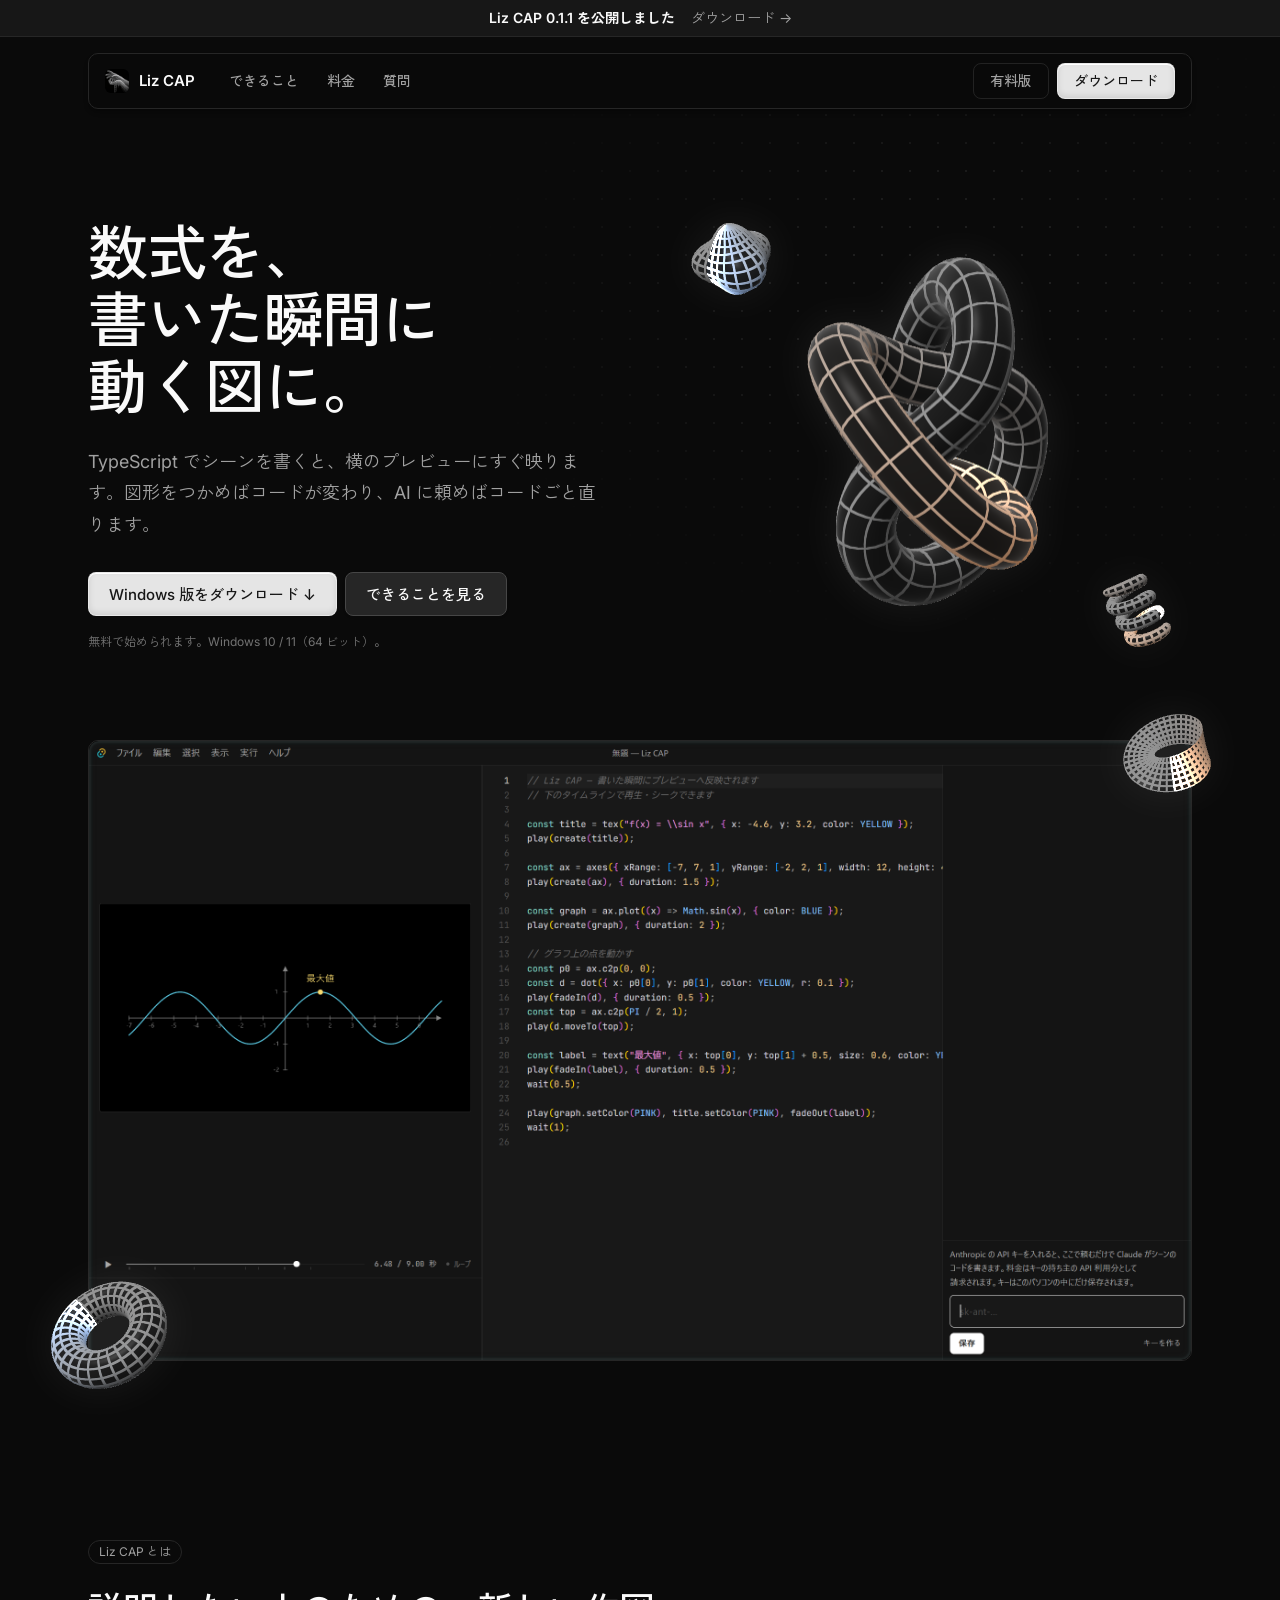
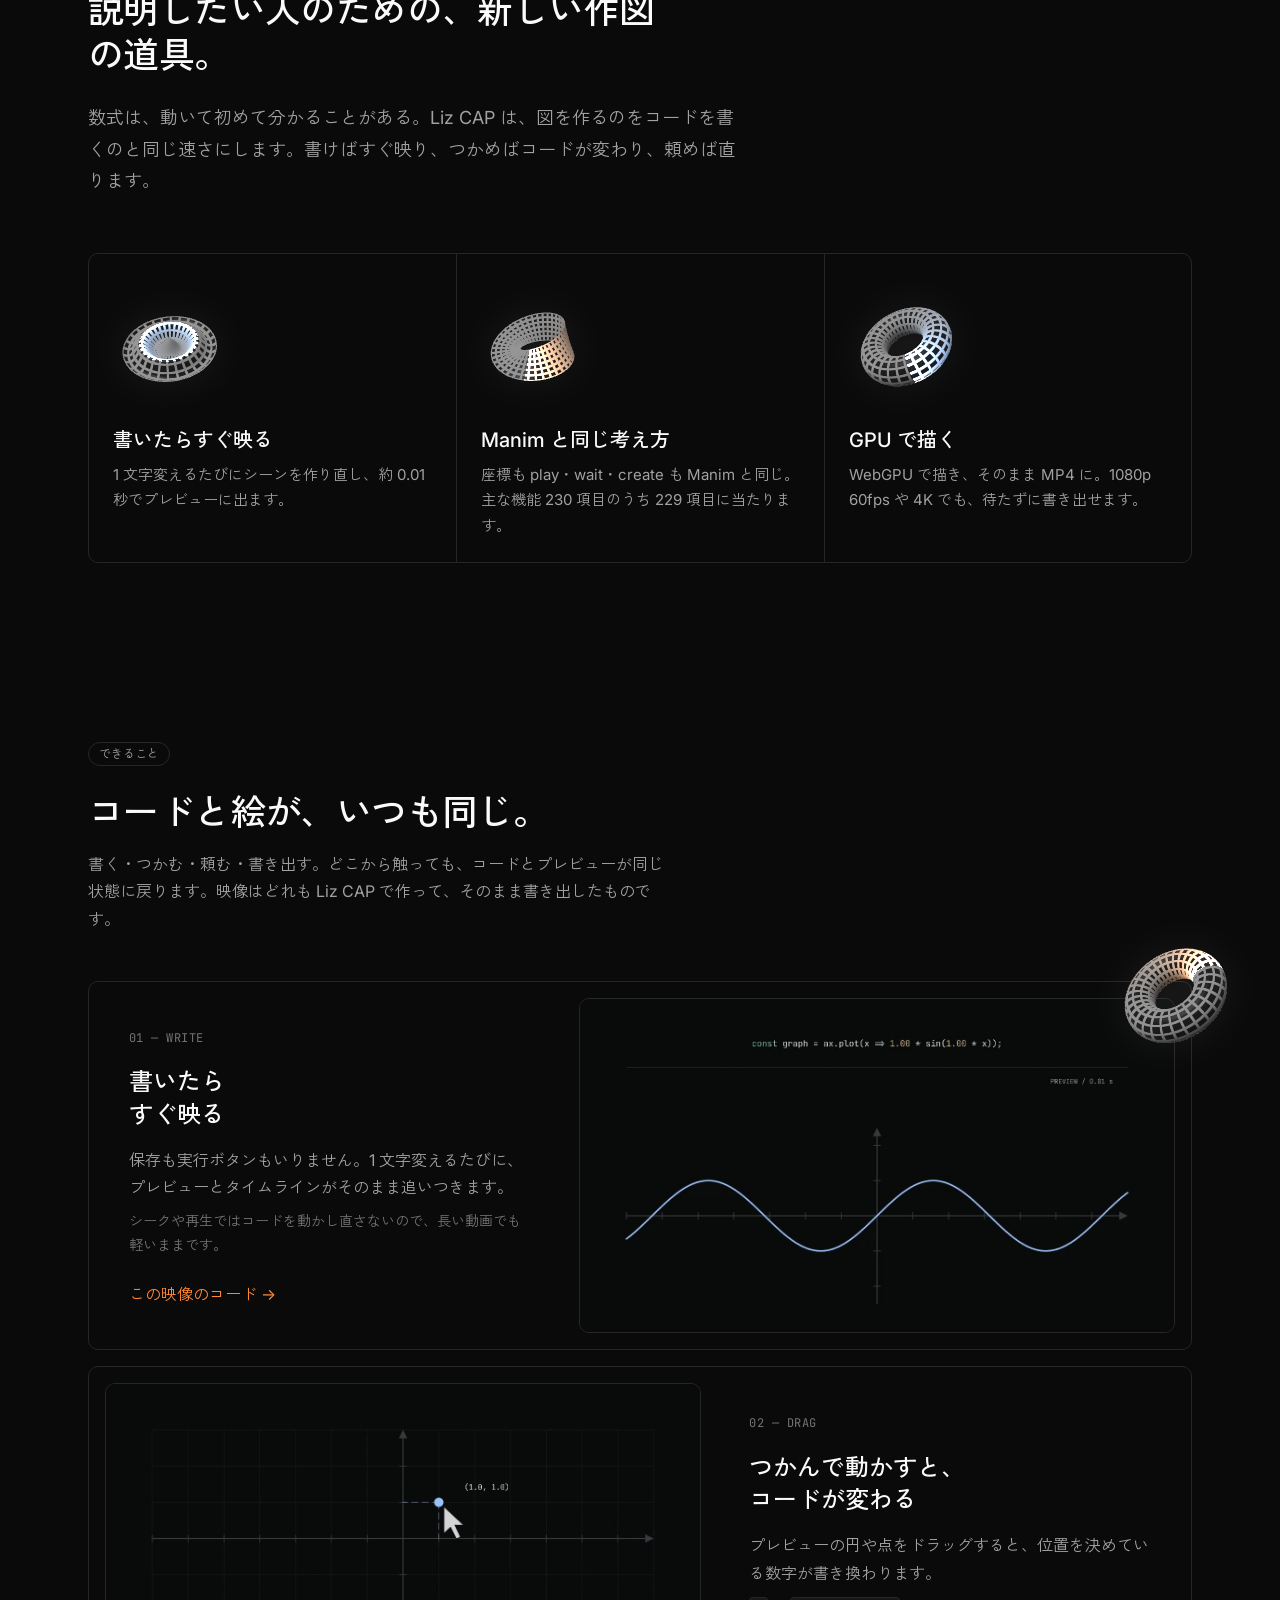
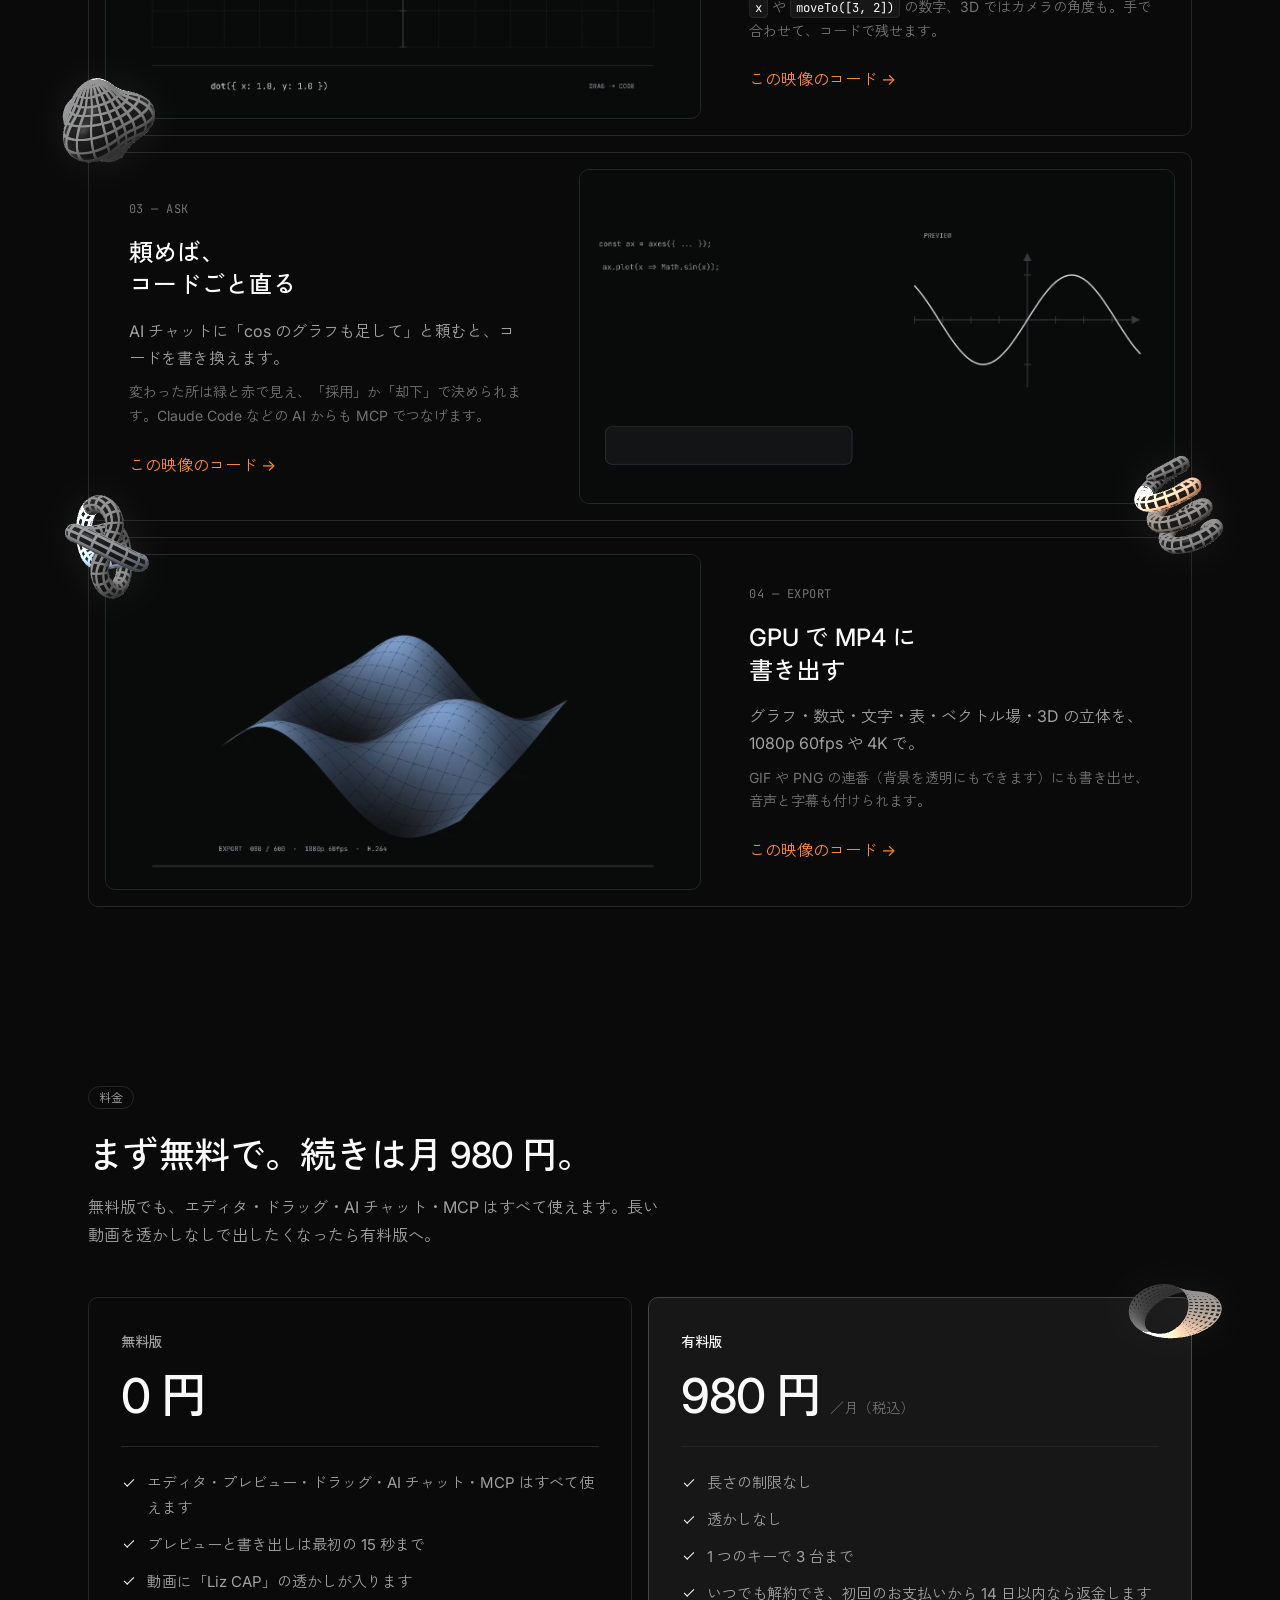
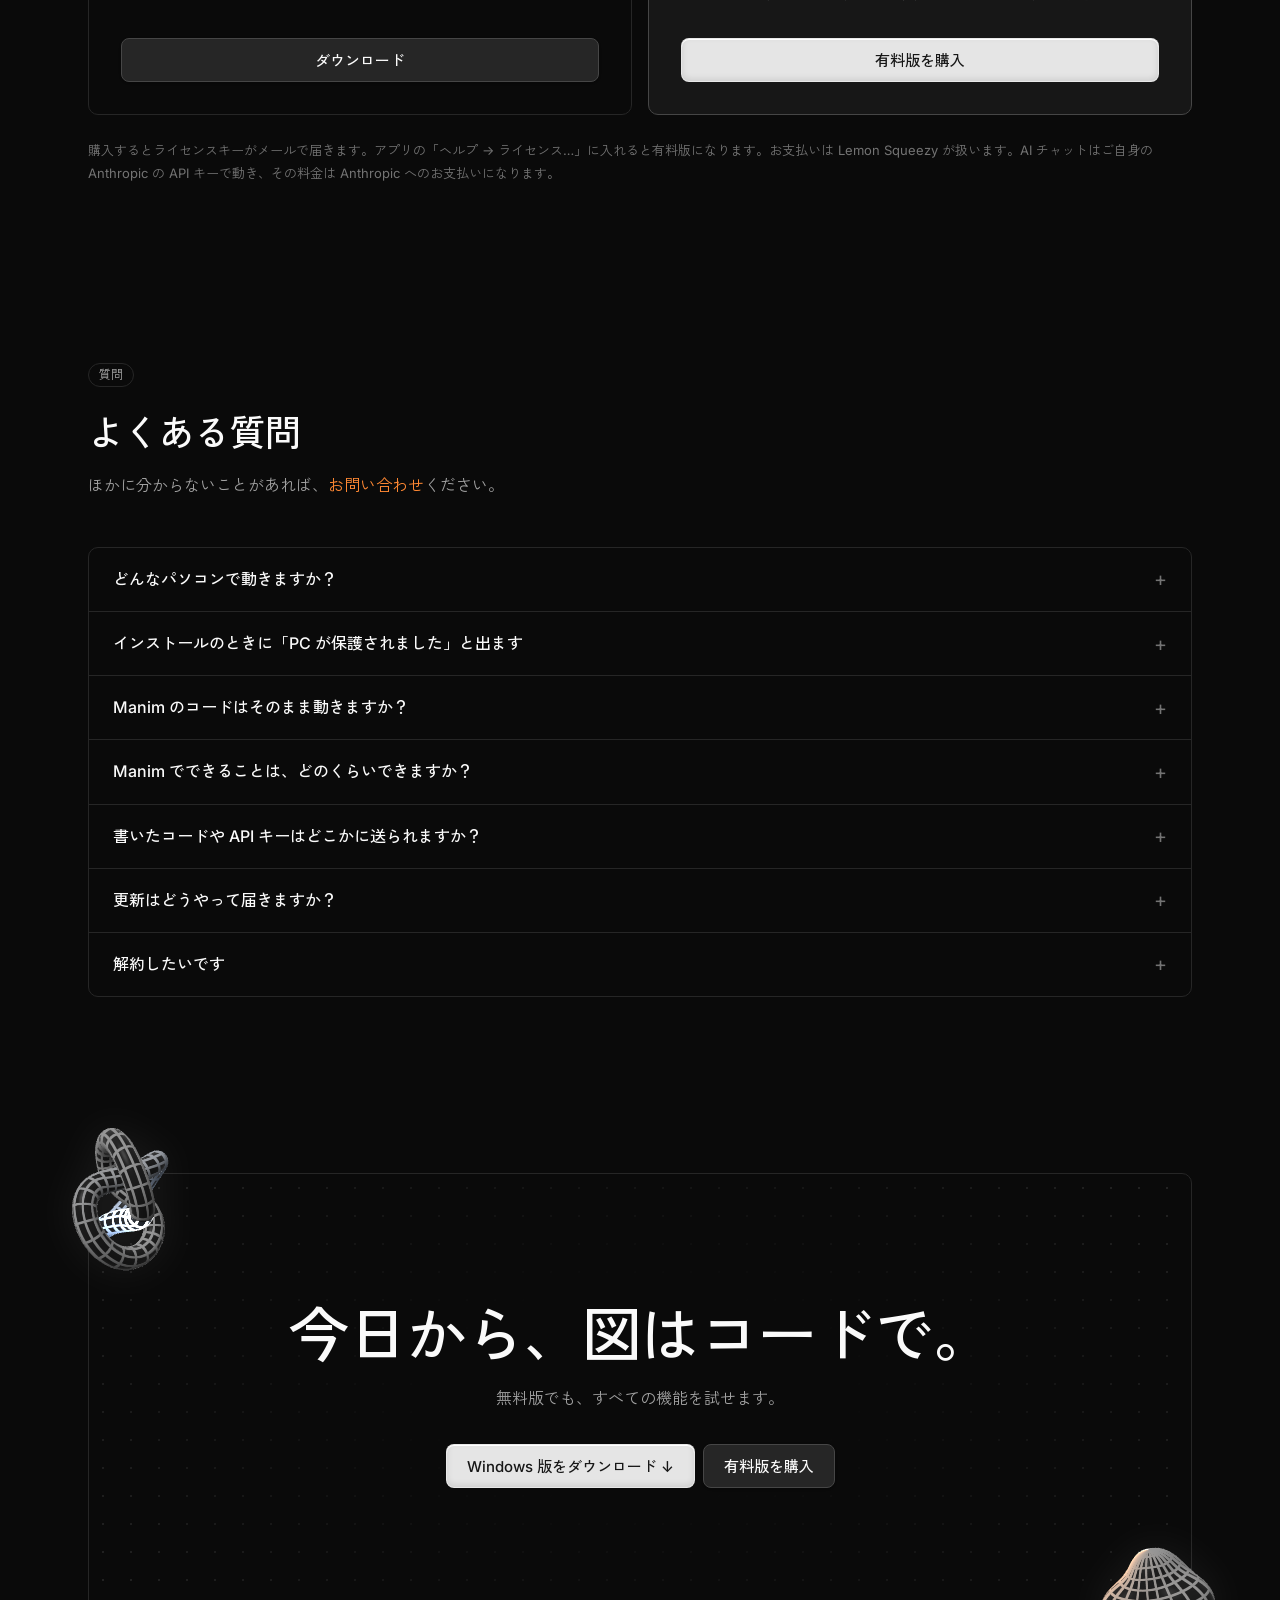
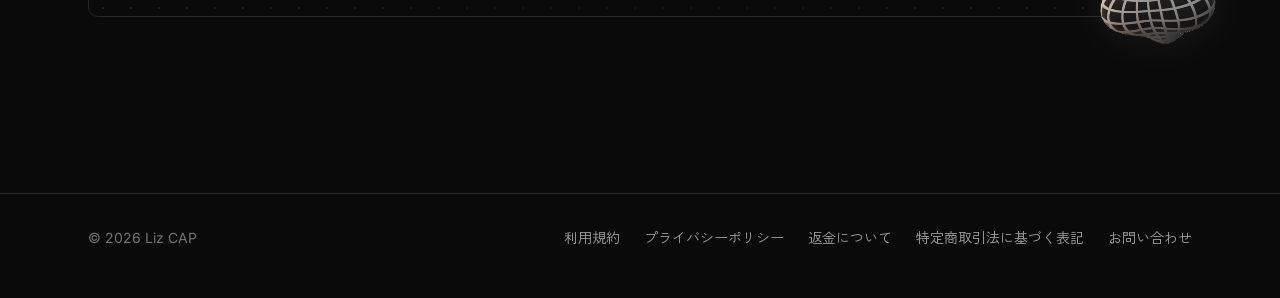
==== commit 224e635e: "Update the site pooh9135/liz-code@47b63457a089616c5e6d995d37cd6ff17e00418a" ====
--- a/index.html
+++ b/index.html
@@ -8,12 +8,13 @@
   <link rel="icon" href="icon.png">
   <link rel="preconnect" href="https://fonts.googleapis.com">
   <link rel="preconnect" href="https://fonts.gstatic.com" crossorigin>
-  <link href="https://fonts.googleapis.com/css2?family=Inter:wght@400..700&family=JetBrains+Mono:wght@400&family=Unbounded:wght@800;900&family=Zen+Kaku+Gothic+New:wght@400;500;700;900&display=swap" rel="stylesheet">
+  <link href="https://fonts.googleapis.com/css2?family=Inter:wght@400..700&family=JetBrains+Mono:wght@400&family=Zen+Kaku+Gothic+New:wght@400;500;700&display=swap" rel="stylesheet">
   <link rel="stylesheet" href="ui/tokens.css">
   <link rel="stylesheet" href="ui/components.css">
   <link rel="stylesheet" href="site.css">
 </head>
 <body>
+  <a class="announce" href="https://github.com/pooh9135/lizcap/releases/latest"><b>Liz CAP 0.1.1 を公開しました</b><span>ダウンロード →</span></a>
   <header class="top">
     <div class="wrap">
       <a class="brand" href="./"><img src="icon.png" alt="">Liz CAP</a>
@@ -23,8 +24,8 @@
         <a href="#faq">質問</a>
       </nav>
       <div class="actions">
-        <a class="btn btn-sm" href="#pricing">有料版</a>
-        <a class="btn btn-sm btn-white" href="https://github.com/pooh9135/lizcap/releases/latest">ダウンロード</a>
+        <a class="btn btn-sm btn-ghost" href="#pricing">有料版</a>
+        <a class="btn btn-sm btn-primary" href="https://github.com/pooh9135/lizcap/releases/latest">ダウンロード</a>
       </div>
     </div>
   </header>
@@ -33,26 +34,25 @@
     <div class="hero" id="top">
       <div class="wrap hero-grid">
         <div class="hero-text">
-          <a class="new enter" href="https://github.com/pooh9135/lizcap/releases/latest"><b>NEW</b>0.1.1 を公開しました →</a>
           <h1 class="display enter">数式を、<br>書いた瞬間に<br>動く図に。</h1>
           <p class="lead enter-2">TypeScript でシーンを書くと、横のプレビューにすぐ映ります。図形をつかめばコードが変わり、AI に頼めばコードごと直ります。</p>
           <div class="actions enter-3">
             <a class="btn btn-primary" href="https://github.com/pooh9135/lizcap/releases/latest">Windows 版をダウンロード ↓</a>
-            <a class="btn btn-white" href="#features">できることを見る</a>
+            <a class="btn btn-secondary" href="#features">できることを見る</a>
           </div>
           <p class="small enter-3">無料で始められます。Windows 10 / 11（64 ビット）。</p>
         </div>
         <div class="hero-art enter-2">
-          <canvas class="shape s-main slow" data-shape="knot" data-a="#ff6b3d" data-b="#ffd36b" data-spin="0.28" data-tilt="1.15" data-roll="0.25" aria-hidden="true"></canvas>
-          <canvas class="shape s-a" data-shape="blob" data-a="#7c5cff" data-b="#c9bcff" data-spin="0.5" aria-hidden="true"></canvas>
-          <canvas class="shape s-b" data-shape="spring" data-a="#2ed3a0" data-b="#d6fff1" data-spin="0.6" data-tilt="0.3" data-roll="0.5" aria-hidden="true"></canvas>
+          <canvas class="shape s-main slow" data-shape="knot" data-a="#e5e5e5" data-b="#ff8833" data-spin="0.28" data-tilt="1.15" data-roll="0.25" aria-hidden="true"></canvas>
+          <canvas class="shape s-a" data-shape="blob" data-a="#e5e5e5" data-b="#6ea8ff" data-spin="0.5" aria-hidden="true"></canvas>
+          <canvas class="shape s-b" data-shape="spring" data-a="#e5e5e5" data-b="#ff8833" data-spin="0.6" data-tilt="0.3" data-roll="0.5" aria-hidden="true"></canvas>
         </div>
       </div>
       <div class="wrap">
         <div class="shot enter-3">
           <div class="window"><img src="screenshot.png" width="2400" height="1350" alt="Liz CAP の画面。左にプレビュー、中央にコード、右に AI チャット"></div>
-          <canvas class="shape s-l slow" data-shape="torus" data-a="#ffc53d" data-b="#fff3c4" data-spin="0.45" data-tilt="0.9" data-roll="0.4" aria-hidden="true"></canvas>
-          <canvas class="shape s-r" data-shape="mobius" data-a="#ff5fa2" data-b="#ffd0e4" data-spin="0.5" data-tilt="0.7" aria-hidden="true"></canvas>
+          <canvas class="shape s-l slow" data-shape="torus" data-a="#e5e5e5" data-b="#6ea8ff" data-spin="0.45" data-tilt="0.9" data-roll="0.4" aria-hidden="true"></canvas>
+          <canvas class="shape s-r" data-shape="mobius" data-a="#e5e5e5" data-b="#ff8833" data-spin="0.5" data-tilt="0.7" aria-hidden="true"></canvas>
         </div>
       </div>
     </div>
@@ -63,17 +63,17 @@
       <p class="reveal">数式は、動いて初めて分かることがある。Liz CAP は、図を作るのをコードを書くのと同じ速さにします。書けばすぐ映り、つかめばコードが変わり、頼めば直ります。</p>
       <div class="trio">
         <div class="reveal">
-          <canvas class="shape " data-shape="wave" data-a="#38b6ff" data-b="#d3efff" data-spin="0.4" data-tilt="0.75" data-roll="0.1" aria-hidden="true"></canvas>
+          <canvas class="shape " data-shape="wave" data-a="#e5e5e5" data-b="#6ea8ff" data-spin="0.4" data-tilt="0.75" data-roll="0.1" aria-hidden="true"></canvas>
           <h3>書いたらすぐ映る</h3>
           <p>1 文字変えるたびにシーンを作り直し、約 0.01 秒でプレビューに出ます。</p>
         </div>
         <div class="reveal">
-          <canvas class="shape slow" data-shape="mobius" data-a="#ff5fa2" data-b="#ffd0e4" data-spin="0.45" data-tilt="0.6" aria-hidden="true"></canvas>
+          <canvas class="shape slow" data-shape="mobius" data-a="#e5e5e5" data-b="#ff8833" data-spin="0.45" data-tilt="0.6" aria-hidden="true"></canvas>
           <h3>Manim と同じ考え方</h3>
           <p>座標も play・wait・create も Manim と同じ。主な機能 230 項目のうち 229 項目に当たります。</p>
         </div>
         <div class="reveal">
-          <canvas class="shape " data-shape="torus" data-a="#ffc53d" data-b="#fff3c4" data-spin="0.5" data-tilt="0.8" data-roll="0.35" aria-hidden="true"></canvas>
+          <canvas class="shape " data-shape="torus" data-a="#e5e5e5" data-b="#6ea8ff" data-spin="0.5" data-tilt="0.8" data-roll="0.35" aria-hidden="true"></canvas>
           <h3>GPU で描く</h3>
           <p>WebGPU で描き、そのまま MP4 に。1080p 60fps や 4K でも、待たずに書き出せます。</p>
         </div>
@@ -96,7 +96,7 @@
             <a class="more" href="figs/write.liz.ts.txt">この映像のコード →</a>
           </div>
           <div class="media"><video src="figs/write.mp4" poster="figs/write-poster.jpg" muted loop playsinline preload="none"></video></div>
-          <canvas class="shape f-tr" data-shape="torus" data-a="#ffc53d" data-b="#fff3c4" data-spin="0.5" data-tilt="0.9" data-roll="0.4" aria-hidden="true"></canvas>
+          <canvas class="shape f-tr" data-shape="torus" data-a="#e5e5e5" data-b="#ff8833" data-spin="0.5" data-tilt="0.9" data-roll="0.4" aria-hidden="true"></canvas>
         </article>
         <article class="panel c2 flip reveal">
           <div class="text">
@@ -107,7 +107,7 @@
             <a class="more" href="figs/drag.liz.ts.txt">この映像のコード →</a>
           </div>
           <div class="media"><video src="figs/drag.mp4" poster="figs/drag-poster.jpg" muted loop playsinline preload="none"></video></div>
-          <canvas class="shape f-bl slow" data-shape="blob" data-a="#ff6b3d" data-b="#ffd36b" data-spin="0.45" aria-hidden="true"></canvas>
+          <canvas class="shape f-bl slow" data-shape="blob" data-a="#e5e5e5" data-b="#6ea8ff" data-spin="0.45" aria-hidden="true"></canvas>
         </article>
         <article class="panel c3 reveal">
           <div class="text">
@@ -118,7 +118,7 @@
             <a class="more" href="figs/ai.liz.ts.txt">この映像のコード →</a>
           </div>
           <div class="media"><video src="figs/ai.mp4" poster="figs/ai-poster.jpg" muted loop playsinline preload="none"></video></div>
-          <canvas class="shape f-br" data-shape="spring" data-a="#38b6ff" data-b="#d3efff" data-spin="0.6" data-tilt="0.3" data-roll="0.5" aria-hidden="true"></canvas>
+          <canvas class="shape f-br" data-shape="spring" data-a="#e5e5e5" data-b="#ff8833" data-spin="0.6" data-tilt="0.3" data-roll="0.5" aria-hidden="true"></canvas>
         </article>
         <article class="panel c4 flip reveal">
           <div class="text">
@@ -129,7 +129,7 @@
             <a class="more" href="figs/export.liz.ts.txt">この映像のコード →</a>
           </div>
           <div class="media"><video src="figs/export.mp4" poster="figs/export-poster.jpg" muted loop playsinline preload="none"></video></div>
-          <canvas class="shape f-tl slow" data-shape="knot" data-a="#ffc53d" data-b="#fff3c4" data-spin="0.35" data-tilt="1.15" aria-hidden="true"></canvas>
+          <canvas class="shape f-tl slow" data-shape="knot" data-a="#e5e5e5" data-b="#6ea8ff" data-spin="0.35" data-tilt="1.15" aria-hidden="true"></canvas>
         </article>
       </div>
     </section>
@@ -149,7 +149,7 @@
             <li>プレビューと書き出しは最初の 15 秒まで</li>
             <li>動画に「Liz CAP」の透かしが入ります</li>
           </ul>
-          <a class="btn" href="https://github.com/pooh9135/lizcap/releases/latest">ダウンロード</a>
+          <a class="btn btn-secondary" href="https://github.com/pooh9135/lizcap/releases/latest">ダウンロード</a>
         </div>
         <div class="price is-paid reveal">
           <span class="name">有料版</span>
@@ -161,7 +161,7 @@
             <li>いつでも解約でき、初回のお支払いから 14 日以内なら返金します</li>
           </ul>
           <a class="btn btn-primary" href="https://lizcode.lemonsqueezy.com/checkout/buy/5a26a830-2378-44a6-8c75-36f65a2e1088">有料版を購入</a>
-          <canvas class="shape " data-shape="mobius" data-a="#7c5cff" data-b="#c9bcff" data-spin="0.5" data-tilt="0.7" aria-hidden="true"></canvas>
+          <canvas class="shape " data-shape="mobius" data-a="#e5e5e5" data-b="#ff8833" data-spin="0.5" data-tilt="0.7" aria-hidden="true"></canvas>
         </div>
       </div>
       <p class="foot-note reveal">購入するとライセンスキーがメールで届きます。アプリの「ヘルプ → ライセンス…」に入れると有料版になります。お支払いは Lemon Squeezy が扱います。AI チャットはご自身の Anthropic の API キーで動き、その料金は Anthropic へのお支払いになります。</p>
@@ -211,10 +211,10 @@
         <p>無料版でも、すべての機能を試せます。</p>
         <div class="actions">
           <a class="btn btn-primary" href="https://github.com/pooh9135/lizcap/releases/latest">Windows 版をダウンロード ↓</a>
-          <a class="btn btn-white" href="https://lizcode.lemonsqueezy.com/checkout/buy/5a26a830-2378-44a6-8c75-36f65a2e1088">有料版を購入</a>
-        </div>
-        <canvas class="shape s-l slow" data-shape="knot" data-a="#ff6b3d" data-b="#ffd36b" data-spin="0.3" data-tilt="1.15" aria-hidden="true"></canvas>
-        <canvas class="shape s-r" data-shape="blob" data-a="#38b6ff" data-b="#d3efff" data-spin="0.5" aria-hidden="true"></canvas>
+          <a class="btn btn-secondary" href="https://lizcode.lemonsqueezy.com/checkout/buy/5a26a830-2378-44a6-8c75-36f65a2e1088">有料版を購入</a>
+        </div>
+        <canvas class="shape s-l slow" data-shape="knot" data-a="#e5e5e5" data-b="#6ea8ff" data-spin="0.3" data-tilt="1.15" aria-hidden="true"></canvas>
+        <canvas class="shape s-r" data-shape="blob" data-a="#e5e5e5" data-b="#ff8833" data-spin="0.5" aria-hidden="true"></canvas>
       </div>
     </section>
   </main>
--- a/ui/tokens.css
+++ b/ui/tokens.css
@@ -1,51 +1,41 @@
-/* Liz CAP の販売サイトの色・字・間隔（2026-11-19: 濃い紺の地 + 太い見出し + 色つきの大きなカード + 数学の立体） */
+/* Liz CAP の販売サイトの色・字・間隔。
+   D:/Claudcode/UI/Lizcode の Graphite（ほぼ黒の地・細い線・白い字・色はリンクのオレンジだけ）に沿う（2026-11-19）。
+   独自の部分は数学の立体（shapes.js）: 線の色 --color-cloud、走る光は --color-link と --color-ice */
 :root {
-  --color-bg: #0a0b1e;
-  --color-bg-deep: #06071a;
-  --color-panel: #14163a;
-  --color-raised: #1c1f4d;
-  --color-line: rgba(255, 255, 255, 0.1);
-  --color-text: #ffffff;
-  --color-text-2: #c3c6e6;
-  --color-muted: #9195bd;
-  --color-ink: #0a0b1e;
+  --color-bg: #0a0a0a;
+  --color-black: #000000;
+  --color-surface: #171717;
+  --color-edge: #262626;
+  --color-steel: #464646;
+  --color-text: #fafafa;
+  --color-paper: #e5e5e5;
+  --color-fog: #a1a1a1;
+  --color-ash: #737373;
+  --color-link: #ff8833;
+  --color-ice: #6ea8ff;
 
-  /* 主ボタンと立体の色 */
-  --color-coral: #ff6b3d;
-  --color-coral-hi: #ff8a63;
-  --color-violet: #7c5cff;
-  --color-sky: #38b6ff;
-  --color-pink: #ff5fa2;
-  --color-sun: #ffc53d;
-  --color-mint: #2ed3a0;
-
-  /* できることのカード（1 枚ごとに別の色） */
-  --grad-violet: linear-gradient(135deg, #5a39e6 0%, #9a4bf0 100%);
-  --grad-blue: linear-gradient(135deg, #1b5fd9 0%, #2a9fe8 100%);
-  --grad-pink: linear-gradient(135deg, #b82a78 0%, #ec5578 100%);
-  --grad-green: linear-gradient(135deg, #0a7659 0%, #17a276 100%);
-
-  --font-display: 'Unbounded', 'Zen Kaku Gothic New', 'Yu Gothic UI', 'Hiragino Sans', sans-serif;
   --font-sans: 'Inter', 'Zen Kaku Gothic New', 'Yu Gothic UI', 'Hiragino Sans', sans-serif;
   --font-mono: 'JetBrains Mono', ui-monospace, Consolas, monospace;
 
-  --spacing-4: 4px;
   --spacing-8: 8px;
-  --spacing-12: 12px;
   --spacing-16: 16px;
-  --spacing-20: 20px;
   --spacing-24: 24px;
   --spacing-32: 32px;
-  --spacing-40: 40px;
   --spacing-48: 48px;
   --spacing-56: 56px;
-  --spacing-80: 80px;
-  --spacing-112: 112px;
-  --section-gap: 136px;
-  --page-max: 1200px;
+  --spacing-64: 64px;
+  --spacing-72: 72px;
+  --spacing-128: 128px;
+  --section-gap: 176px;
+  --page-max: 1152px;
 
-  --radius-btn: 12px;
-  --radius-card: 16px;
-  --radius-panel: 32px;
-  --radius-pill: 104px;
+  --radius-btn: 8px;
+  --radius-card: 10px;
+  --radius-badge: 20px;
+  --radius-pill: 9999px;
+
+  --line: 1px solid var(--color-edge);
+  --shadow-frame: rgba(101, 129, 128, 0.15) 0 0 2px 2px inset, rgba(32, 47, 46, 0.15) 0 0 4px 4px inset;
+  --shadow-pale: rgb(255, 255, 255) 0 1px 0 0 inset, rgba(0, 0, 0, 0.1) 0 -2px 6px 0 inset;
+  --shadow-sm: rgba(0, 0, 0, 0.25) 0 4px 4px 0;
 }
--- a/ui/components.css
+++ b/ui/components.css
@@ -1,46 +1,48 @@
 /* 部品: 字・ボタン・出てくる動き */
 *, *::before, *::after { box-sizing: border-box; }
-html { scroll-behavior: smooth; scroll-padding-top: 88px; }
-body { margin: 0; background: var(--color-bg); color: var(--color-text-2); font: 400 16px/1.7 var(--font-sans); -webkit-font-smoothing: antialiased; overflow-x: clip; }
+html { scroll-behavior: smooth; scroll-padding-top: 96px; }
+body { margin: 0; background: var(--color-bg); color: var(--color-fog); font: 400 16px/1.7 var(--font-sans); font-feature-settings: "clig" 0, "liga" 0; -webkit-font-smoothing: antialiased; overflow-x: clip; }
 img, video, canvas { display: block; max-width: 100%; }
 a { color: inherit; }
-code { font: 400 0.9em var(--font-mono); background: rgba(255, 255, 255, 0.14); padding: 0.1em 0.4em; border-radius: 6px; }
-::selection { background: var(--color-coral); color: var(--color-ink); }
+code { font: 400 0.88em var(--font-mono); color: var(--color-text); background: var(--color-surface); border: var(--line); padding: 0.1em 0.4em; border-radius: 4px; }
+::selection { background: var(--color-paper); color: #171717; }
 
-/* 見出しは太く、詰めて */
-.display, .headline, .title { font-family: var(--font-display); font-weight: 900; color: var(--color-text); margin: 0; letter-spacing: -0.01em; font-feature-settings: "palt"; }
-.display { font-size: 60px; line-height: 1.16; }
-.headline { font-size: 44px; line-height: 1.2; }
-.title { font-size: 28px; line-height: 1.3; }
-.lead { font-size: 18px; line-height: 1.8; color: var(--color-text-2); margin: 0; }
+/* 見出しは 500 で、詰めて */
+.display, .headline { font-weight: 500; color: var(--color-text); margin: 0; font-feature-settings: "palt", "clig" 0, "liga" 0; }
+.display { font-size: 60px; line-height: 1.12; letter-spacing: -1.5px; }
+.headline { font-size: 36px; line-height: 1.25; letter-spacing: -0.6px; }
+.lead { font-size: 18px; line-height: 1.75; margin: 0; }
 
-.tag { display: flex; justify-content: center; margin-bottom: var(--spacing-16); align-items: center; gap: var(--spacing-8); font: 800 11px/1 var(--font-display); letter-spacing: 0.08em; text-transform: uppercase; color: var(--color-sun); }
+/* 小さな見出し札 */
+.tag { display: inline-block; margin-bottom: var(--spacing-24); padding: 3px 10px; border: var(--line); border-radius: var(--radius-badge); font-size: 12px; line-height: 1.33; color: var(--color-fog); }
 
-/* ボタン: 主はコーラル、次は白。同じ色を 2 つ並べない */
-.btn { display: inline-flex; align-items: center; justify-content: center; gap: var(--spacing-8); height: 52px; padding: 0 var(--spacing-24); border-radius: var(--radius-btn); border: 1px solid rgba(255, 255, 255, 0.4); background: transparent; color: var(--color-text); font: 700 15px/1 var(--font-sans); text-decoration: none; white-space: nowrap; cursor: pointer; transition: transform .15s ease, background .15s ease, border-color .15s ease; }
-.btn:hover { transform: translateY(-2px); border-color: #fff; }
-.btn:active { transform: translateY(0); }
-.btn:focus-visible { outline: 3px solid var(--color-sun); outline-offset: 3px; }
-.btn-primary { background: var(--color-coral); border-color: var(--color-coral); color: var(--color-ink); }
-.btn-primary:hover { background: var(--color-coral-hi); border-color: var(--color-coral-hi); }
-.btn-white { background: #fff; border-color: #fff; color: var(--color-ink); }
-.btn-white:hover { background: #ecebff; }
-.btn-dark { background: var(--color-ink); border-color: var(--color-ink); color: #fff; }
-.btn-dark:hover { border-color: var(--color-ink); background: #1c1f4d; }
-.btn-sm { height: 40px; padding: 0 var(--spacing-16); font-size: 14px; }
+/* 文中のリンクだけオレンジ */
+.link { color: var(--color-link); text-decoration: none; }
+.link::after { content: " →"; }
+.link:hover { text-decoration: underline; text-underline-offset: 4px; }
+
+/* ボタン: 主は白っぽく、次は濃い灰色。色は塗らない */
+.btn { display: inline-flex; align-items: center; justify-content: center; gap: var(--spacing-8); height: 44px; padding: 0 20px; border-radius: var(--radius-btn); border: 1px solid var(--color-steel); background: var(--color-edge); color: var(--color-text); font: 500 15px/1 var(--font-sans); text-decoration: none; white-space: nowrap; cursor: pointer; box-shadow: rgba(0, 0, 0, 0.1) 0 1px 3px 0, rgba(0, 0, 0, 0.1) 0 1px 2px -1px; transition: background .15s ease, border-color .15s ease, color .15s ease; }
+.btn:hover { background: #303030; border-color: #5a5a5a; }
+.btn:focus-visible { outline: 2px solid var(--color-text); outline-offset: 3px; }
+.btn-primary { background: var(--color-paper); border-color: rgba(255, 255, 255, 0.1); color: #171717; box-shadow: var(--shadow-pale); }
+.btn-primary:hover { background: #ffffff; border-color: rgba(255, 255, 255, 0.1); }
+.btn-ghost { background: transparent; border-color: rgba(255, 255, 255, 0.1); color: var(--color-fog); box-shadow: none; }
+.btn-ghost:hover { background: var(--color-surface); border-color: var(--color-edge); color: var(--color-text); }
+.btn-sm { height: 36px; padding: 0 var(--spacing-16); font-size: 14px; }
 
 /* 出てくる動き */
-@keyframes rise { from { opacity: 0; transform: translateY(24px); } to { opacity: 1; transform: none; } }
+@keyframes rise { from { opacity: 0; transform: translateY(16px); } to { opacity: 1; transform: none; } }
 .enter { animation: rise .7s cubic-bezier(.2, .7, .2, 1) both; }
 .enter-2 { animation: rise .7s .1s cubic-bezier(.2, .7, .2, 1) both; }
 .enter-3 { animation: rise .7s .2s cubic-bezier(.2, .7, .2, 1) both; }
-.reveal { opacity: 0; transform: translateY(28px); transition: opacity .7s ease, transform .7s cubic-bezier(.2, .7, .2, 1); }
+.reveal { opacity: 0; transform: translateY(20px); transition: opacity .7s ease, transform .7s cubic-bezier(.2, .7, .2, 1); }
 .reveal.in { opacity: 1; transform: none; }
 
 /* 浮かぶ立体 */
-@keyframes bob { from { transform: translateY(-8px); } to { transform: translateY(10px); } }
-canvas.shape { pointer-events: none; animation: bob 4.5s ease-in-out infinite alternate; }
-canvas.shape.slow { animation-duration: 6.5s; }
+@keyframes bob { from { transform: translateY(-6px); } to { transform: translateY(8px); } }
+canvas.shape { pointer-events: none; animation: bob 5s ease-in-out infinite alternate; filter: drop-shadow(0 0 22px rgba(255, 255, 255, 0.07)); }
+canvas.shape.slow { animation-duration: 7s; }
 canvas.shape.no-gl { visibility: hidden; }
 
 @media (prefers-reduced-motion: reduce) {
--- a/site.css
+++ b/site.css
@@ -1,177 +1,173 @@
 /* 配置とこのサイトだけの部品 */
-.wrap { max-width: var(--page-max); margin: 0 auto; padding: 0 var(--spacing-32); }
+.wrap { max-width: var(--page-max); margin: 0 auto; padding: 0 var(--spacing-24); }
 main > section.wrap { margin-top: var(--section-gap); }
 
-/* ---- 上の帯 ---- */
-.top { position: sticky; top: 0; z-index: 20; background: rgba(10, 11, 30, 0.78); backdrop-filter: blur(14px); -webkit-backdrop-filter: blur(14px); }
-.top .wrap { display: flex; align-items: center; gap: var(--spacing-32); height: 72px; }
-.brand { display: inline-flex; align-items: center; gap: var(--spacing-12); font: 800 17px/1 var(--font-display); color: #fff; text-decoration: none; }
-.brand img { width: 30px; height: 30px; border-radius: 8px; }
-.top nav { display: flex; gap: var(--spacing-8); margin: 0 auto; }
-.top nav a { padding: var(--spacing-8) var(--spacing-16); border-radius: var(--radius-btn); color: #fff; font-weight: 500; font-size: 15px; text-decoration: none; }
-.top nav a:hover { background: rgba(255, 255, 255, 0.1); }
+/* ---- お知らせの帯と、浮いた上の帯 ---- */
+.announce { display: flex; justify-content: center; align-items: center; gap: var(--spacing-16); padding: var(--spacing-8) var(--spacing-16); background: var(--color-surface); border-bottom: var(--line); font-size: 14px; line-height: 1.43; text-decoration: none; }
+.announce b { font-weight: 600; color: var(--color-text); }
+.announce span { color: var(--color-fog); }
+.announce:hover span { color: var(--color-text); }
+.top { position: sticky; top: 0; z-index: 20; padding-top: var(--spacing-16); }
+.top .wrap { display: flex; align-items: center; gap: var(--spacing-24); height: 56px; max-width: calc(var(--page-max) - 48px); padding: 0 var(--spacing-16); background: rgba(10, 10, 10, 0.86); backdrop-filter: blur(12px); -webkit-backdrop-filter: blur(12px); border: var(--line); border-radius: var(--radius-card); box-shadow: var(--shadow-sm); }
+.brand { display: inline-flex; align-items: center; gap: 10px; font-weight: 600; font-size: 15px; color: var(--color-text); text-decoration: none; }
+.brand img { width: 24px; height: 24px; border-radius: 6px; }
+.top nav { display: flex; gap: var(--spacing-8); }
+.top nav a { padding: 6px 10px; border-radius: var(--radius-btn); color: var(--color-fog); font-weight: 500; font-size: 14px; text-decoration: none; }
+.top nav a:hover { color: var(--color-text); }
 .top .actions { display: flex; gap: var(--spacing-8); margin-left: auto; }
-.top nav + .actions { margin-left: 0; }
 
 /* ---- 最初の画面 ---- */
-.hero { position: relative; padding-top: var(--spacing-80); }
-.hero::before { content: ""; position: absolute; inset: -72px 0 0; z-index: -1;
-  background:
-    radial-gradient(60% 55% at 78% 30%, rgba(124, 92, 255, 0.34), transparent 70%),
-    radial-gradient(40% 40% at 12% 78%, rgba(56, 182, 255, 0.16), transparent 70%),
-    linear-gradient(rgba(255, 255, 255, 0.05) 1px, transparent 1px) 0 0 / 56px 56px,
-    linear-gradient(90deg, rgba(255, 255, 255, 0.05) 1px, transparent 1px) 0 0 / 56px 56px;
-  -webkit-mask-image: linear-gradient(#000 55%, transparent); mask-image: linear-gradient(#000 55%, transparent); }
-.hero-grid { display: grid; grid-template-columns: 1.05fr 1fr; gap: var(--spacing-32); align-items: center; }
-.hero-text .new { display: inline-flex; align-items: center; gap: var(--spacing-12); padding: 6px 16px 6px 6px; border-radius: var(--radius-pill); background: rgba(255, 255, 255, 0.1); color: #fff; font-size: 14px; text-decoration: none; margin-bottom: var(--spacing-24); }
-.hero-text .new b { padding: 5px 10px; border-radius: var(--radius-pill); background: var(--color-sun); color: var(--color-ink); font: 800 11px/1 var(--font-display); }
-.hero-text .new:hover { background: rgba(255, 255, 255, 0.16); }
-.hero-text .lead { max-width: 30em; margin-top: var(--spacing-24); }
-.hero-text .actions { display: flex; flex-wrap: wrap; gap: var(--spacing-16); margin-top: var(--spacing-40); }
-.hero-text .small { margin: var(--spacing-16) 0 0; font-size: 13px; color: var(--color-muted); }
-.hero-art { position: relative; aspect-ratio: 1 / 1; max-width: 560px; width: 100%; justify-self: end; }
+.hero { position: relative; padding-top: var(--spacing-72); }
+.hero::before { content: ""; position: absolute; inset: -120px 0 auto; height: 760px; z-index: -1;
+  background: radial-gradient(rgba(255, 255, 255, 0.11) 1px, transparent 1.5px) 0 0 / 28px 28px;
+  -webkit-mask-image: radial-gradient(52% 60% at 74% 42%, #000, transparent 75%); mask-image: radial-gradient(52% 60% at 74% 42%, #000, transparent 75%); }
+.hero-grid { display: grid; grid-template-columns: 1.1fr 1fr; gap: var(--spacing-32); align-items: center; }
+.hero-text .lead { max-width: 29em; margin-top: var(--spacing-24); }
+.hero-text .actions { display: flex; flex-wrap: wrap; gap: var(--spacing-8); margin-top: var(--spacing-32); }
+.hero-text .small { margin: var(--spacing-16) 0 0; font-size: 12px; color: var(--color-ash); }
+.hero-art { position: relative; aspect-ratio: 1 / 1; max-width: 520px; width: 100%; justify-self: end; }
 .hero-art .s-main { position: absolute; inset: 0; width: 100%; height: 100%; }
-.hero-art .s-a { position: absolute; width: 27%; aspect-ratio: 1; left: -4%; top: 2%; }
-.hero-art .s-b { position: absolute; width: 24%; aspect-ratio: 1; right: -2%; bottom: 4%; }
+.hero-art .s-a { position: absolute; width: 25%; aspect-ratio: 1; left: -2%; top: 3%; }
+.hero-art .s-b { position: absolute; width: 22%; aspect-ratio: 1; right: 0; bottom: 5%; }
 
-.shot { position: relative; margin-top: var(--spacing-56); }
-.shot .window { border-radius: var(--radius-card); overflow: hidden; border: 1px solid rgba(255, 255, 255, 0.14); box-shadow: 0 40px 120px rgba(60, 40, 180, 0.45); }
+.shot { position: relative; margin-top: var(--spacing-48); }
+.shot .window { position: relative; border-radius: var(--radius-card); overflow: hidden; border: var(--line); background: var(--color-black); }
+.shot .window::after { content: ""; position: absolute; inset: 0; border-radius: inherit; box-shadow: var(--shadow-frame); pointer-events: none; }
 .shot .window img { width: 100%; height: auto; }
-.shot .s-l { position: absolute; width: 190px; aspect-ratio: 1; left: -70px; bottom: -60px; z-index: 2; }
-.shot .s-r { position: absolute; width: 150px; aspect-ratio: 1; right: -52px; top: -64px; z-index: 2; }
+.shot .s-l { position: absolute; width: 170px; aspect-ratio: 1; left: -66px; bottom: -56px; z-index: 2; }
+.shot .s-r { position: absolute; width: 140px; aspect-ratio: 1; right: -50px; top: -60px; z-index: 2; }
 
 /* ---- 宣言と 3 つの特長 ---- */
-.intro { text-align: center; }
-.intro .headline { max-width: 17em; margin: 0 auto; }
-.intro > p { max-width: 38em; margin: var(--spacing-24) auto 0; font-size: 18px; line-height: 1.85; }
-.trio { display: grid; grid-template-columns: repeat(3, 1fr); gap: var(--spacing-24); margin-top: var(--spacing-56); text-align: left; }
-.trio > div { background: var(--color-panel); border-radius: 24px; padding: var(--spacing-32); }
-.trio canvas { width: 150px; height: 150px; margin: -8px 0 var(--spacing-8) -14px; }
-.trio h3 { font: 900 22px/1.35 var(--font-display); color: #fff; margin: 0 0 var(--spacing-8); }
-.trio p { margin: 0; font-size: 15px; }
+.intro .headline { max-width: 16em; }
+.intro > p { max-width: 36em; margin: var(--spacing-24) 0 0; font-size: 18px; line-height: 1.75; }
+.trio { display: grid; grid-template-columns: repeat(3, 1fr); margin-top: var(--spacing-56); border: var(--line); border-radius: var(--radius-card); }
+.trio > div { padding: var(--spacing-24); }
+.trio > div + div { border-left: var(--line); }
+.trio canvas { width: 132px; height: 132px; margin: 0 0 var(--spacing-16) -10px; }
+.trio h3 { font-size: 20px; line-height: 1.4; font-weight: 500; color: var(--color-text); margin: 0 0 var(--spacing-8); }
+.trio p { margin: 0; font-size: 15px; line-height: 1.7; }
 
-/* ---- できること: 色つきの大きなカード ---- */
-.sec-head { text-align: center; margin-bottom: var(--spacing-56); }
-.sec-head p { max-width: 36em; margin: var(--spacing-20) auto 0; font-size: 17px; }
-.panels { display: grid; gap: var(--spacing-40); }
-.panel { position: relative; display: grid; grid-template-columns: 1fr 1.25fr; gap: var(--spacing-48); align-items: center; padding: var(--spacing-56); border-radius: var(--radius-panel); color: #fff; }
+/* ---- できること: 線で囲んだカード ---- */
+.sec-head { margin-bottom: var(--spacing-48); }
+.sec-head p { max-width: 36em; margin: var(--spacing-16) 0 0; }
+.sec-head a { color: var(--color-link); text-decoration: none; }
+.panels { display: grid; gap: var(--spacing-16); }
+.panel { position: relative; display: grid; grid-template-columns: 1fr 1.35fr; gap: var(--spacing-32); align-items: center; padding: var(--spacing-16); border: var(--line); border-radius: var(--radius-card); background: var(--color-bg); }
+.panel.flip { grid-template-columns: 1.35fr 1fr; }
 .panel.flip .text { order: 2; }
-.panel.flip { grid-template-columns: 1.25fr 1fr; }
-.panel.c1 { background: var(--grad-violet); }
-.panel.c2 { background: var(--grad-blue); }
-.panel.c3 { background: var(--grad-pink); }
-.panel.c4 { background: var(--grad-green); }
-.panel .num { font: 800 12px/1 var(--font-display); letter-spacing: 0.08em; opacity: 0.8; }
-.panel h3 { font: 900 32px/1.25 var(--font-display); margin: var(--spacing-16) 0 var(--spacing-16); letter-spacing: -0.01em; font-feature-settings: "palt"; }
-.panel p { margin: 0; color: rgba(255, 255, 255, 0.95); }
-.panel .note { margin-top: var(--spacing-12); font-size: 14.5px; color: rgba(255, 255, 255, 0.82); }
-.panel .more { display: inline-block; margin-top: var(--spacing-24); font-weight: 700; font-size: 14.5px; color: #fff; text-underline-offset: 4px; }
-.panel .media { border-radius: var(--radius-card); overflow: hidden; background: #0b0b0c; aspect-ratio: 16 / 9; }
+.panel .text { padding: var(--spacing-24) var(--spacing-16) var(--spacing-24) var(--spacing-24); }
+.panel.flip .text { padding: var(--spacing-24) var(--spacing-24) var(--spacing-24) var(--spacing-16); }
+.panel .num { font: 400 12px/1.33 var(--font-mono); color: var(--color-ash); letter-spacing: 0.04em; }
+.panel h3 { font-size: 24px; line-height: 1.35; font-weight: 500; color: var(--color-text); margin: var(--spacing-16) 0; font-feature-settings: "palt"; }
+.panel p { margin: 0; }
+.panel .note { margin-top: var(--spacing-8); font-size: 14px; color: var(--color-ash); }
+.panel .more { display: inline-block; margin-top: var(--spacing-24); color: var(--color-link); text-decoration: none; }
+.panel .more:hover { text-decoration: underline; text-underline-offset: 4px; }
+.panel .media { position: relative; border-radius: var(--radius-card); overflow: hidden; border: var(--line); background: var(--color-black); aspect-ratio: 16 / 9; }
 .panel .media video { width: 100%; height: 100%; object-fit: cover; }
-.panel canvas.shape { position: absolute; width: 170px; height: 170px; z-index: 2; }
-.panel .f-tr { right: -56px; top: -70px; }
-.panel .f-bl { left: -64px; bottom: -72px; }
-.panel .f-tl { left: -56px; top: -74px; }
-.panel .f-br { right: -60px; bottom: -70px; }
+.panel canvas.shape { position: absolute; width: 150px; height: 150px; z-index: 2; }
+.panel .f-tr { right: -58px; top: -64px; }
+.panel .f-bl { left: -62px; bottom: -62px; }
+.panel .f-tl { left: -58px; top: -66px; }
+.panel .f-br { right: -60px; bottom: -62px; }
 
 /* ---- 料金 ---- */
-.prices { display: grid; grid-template-columns: 1fr 1fr; gap: var(--spacing-24); max-width: 920px; margin: 0 auto; }
-.price { position: relative; display: flex; flex-direction: column; padding: var(--spacing-40); border-radius: 24px; background: var(--color-panel); }
-.price .name { font: 800 13px/1 var(--font-display); letter-spacing: 0.06em; color: var(--color-muted); }
-.price .amount { font: 900 48px/1.1 var(--font-display); color: #fff; margin: var(--spacing-16) 0 var(--spacing-24); }
-.price .amount small { font: 500 14px/1 var(--font-sans); margin-left: var(--spacing-8); color: var(--color-muted); }
-.price ul { list-style: none; margin: 0 0 var(--spacing-32); padding: 0; display: grid; gap: var(--spacing-12); }
-.price li { position: relative; padding-left: 30px; font-size: 15px; line-height: 1.65; }
-.price li::before { content: ""; position: absolute; left: 0; top: 3px; width: 20px; height: 20px; border-radius: 50%; background: var(--color-mint) url("data:image/svg+xml,%3Csvg xmlns='http://www.w3.org/2000/svg' viewBox='0 0 20 20'%3E%3Cpath d='M5.5 10.5l3 3 6-7' fill='none' stroke='%230a0b1e' stroke-width='2.2' stroke-linecap='round' stroke-linejoin='round'/%3E%3C/svg%3E") center / contain; }
+.prices { display: grid; grid-template-columns: 1fr 1fr; gap: var(--spacing-16); }
+.price { position: relative; display: flex; flex-direction: column; padding: var(--spacing-32); border: var(--line); border-radius: var(--radius-card); background: var(--color-bg); }
+.price .name { font-size: 14px; font-weight: 500; color: var(--color-fog); }
+.price .amount { font-size: 48px; line-height: 1.1; font-weight: 500; letter-spacing: -1px; color: var(--color-text); margin: var(--spacing-16) 0 var(--spacing-24); }
+.price .amount small { font-size: 14px; font-weight: 400; letter-spacing: 0; margin-left: var(--spacing-8); color: var(--color-ash); }
+.price ul { list-style: none; margin: 0 0 var(--spacing-32); padding: var(--spacing-24) 0 0; border-top: var(--line); display: grid; gap: 12px; }
+.price li { position: relative; padding-left: 26px; font-size: 15px; line-height: 1.65; }
+.price li::before { content: ""; position: absolute; left: 3px; top: 0.5em; width: 10px; height: 5px; border-left: 1.5px solid var(--color-text); border-bottom: 1.5px solid var(--color-text); transform: rotate(-45deg); }
 .price .btn { margin-top: auto; }
-.price.is-paid { background: #fff; color: #33365c; }
-.price.is-paid .name { color: #5a39e6; }
-.price.is-paid .amount { color: var(--color-ink); }
-.price.is-paid .amount small { color: #5d618a; }
-.price.is-paid canvas.shape { position: absolute; width: 150px; height: 150px; right: -48px; top: -62px; }
-.foot-note { max-width: 920px; margin: var(--spacing-32) auto 0; font-size: 13.5px; color: var(--color-muted); }
+.price.is-paid { background: var(--color-surface); border-color: var(--color-steel); }
+.price.is-paid .name { color: var(--color-text); }
+.price.is-paid canvas.shape { position: absolute; width: 140px; height: 140px; right: -50px; top: -58px; }
+.foot-note { margin: var(--spacing-24) 0 0; font-size: 13px; line-height: 1.7; color: var(--color-ash); }
 
 /* ---- 質問 ---- */
-.faq { max-width: 820px; margin: 0 auto; display: grid; gap: var(--spacing-12); }
-.faq details { background: var(--color-panel); border-radius: var(--radius-card); }
-.faq summary { display: flex; align-items: center; gap: var(--spacing-16); padding: var(--spacing-20) var(--spacing-24); cursor: pointer; list-style: none; color: #fff; font-weight: 700; font-size: 16.5px; }
+.faq { border: var(--line); border-radius: var(--radius-card); }
+.faq details + details { border-top: var(--line); }
+.faq summary { display: flex; align-items: center; gap: var(--spacing-16); padding: 18px var(--spacing-24); cursor: pointer; list-style: none; color: var(--color-text); font-weight: 500; font-size: 16px; }
 .faq summary::-webkit-details-marker { display: none; }
-.faq summary::after { content: "+"; margin-left: auto; flex: none; width: 28px; height: 28px; border-radius: 50%; background: rgba(255, 255, 255, 0.12); display: grid; place-items: center; font: 500 18px/1 var(--font-sans); transition: transform .2s ease; }
+.faq summary::after { content: "+"; margin-left: auto; flex: none; color: var(--color-ash); font: 400 20px/1 var(--font-sans); transition: transform .2s ease; }
 .faq details[open] summary::after { transform: rotate(45deg); }
-.faq summary:focus-visible { outline: 3px solid var(--color-sun); outline-offset: 2px; border-radius: var(--radius-card); }
-.faq details p { margin: 0; padding: 0 var(--spacing-24) var(--spacing-24); font-size: 15px; line-height: 1.85; }
-.faq a, .sec-head a { color: var(--color-sun); }
+.faq summary:hover::after { color: var(--color-text); }
+.faq summary:focus-visible { outline: 2px solid var(--color-text); outline-offset: -2px; border-radius: var(--radius-card); }
+.faq details p { margin: 0; padding: 0 var(--spacing-24) var(--spacing-24); max-width: 52em; font-size: 15px; line-height: 1.8; }
+.faq a { color: var(--color-link); text-decoration: none; }
 
 /* ---- 最後の呼びかけ ---- */
-.cta { position: relative; text-align: center; padding: var(--spacing-112) var(--spacing-32); border-radius: var(--radius-panel);
-  background:
-    linear-gradient(rgba(255, 255, 255, 0.07) 1px, transparent 1px) 0 0 / 56px 56px,
-    linear-gradient(90deg, rgba(255, 255, 255, 0.07) 1px, transparent 1px) 0 0 / 56px 56px,
-    linear-gradient(135deg, #3a26b8 0%, #6f3fe6 55%, #a04cf0 100%); }
-.cta p { margin: var(--spacing-16) 0 0; color: rgba(255, 255, 255, 0.9); font-size: 17px; }
-.cta .actions { display: flex; flex-wrap: wrap; justify-content: center; gap: var(--spacing-16); margin-top: var(--spacing-40); }
+.cta { position: relative; padding: var(--spacing-128) var(--spacing-32); border: var(--line); border-radius: var(--radius-card); text-align: center;
+  background: radial-gradient(rgba(255, 255, 255, 0.1) 1px, transparent 1.5px) 0 0 / 28px 28px, var(--color-bg); }
+.cta::before { content: ""; position: absolute; inset: 0; border-radius: inherit; background: radial-gradient(60% 80% at 50% 50%, var(--color-bg) 30%, transparent); pointer-events: none; }
+.cta > * { position: relative; }
+.cta p { margin: var(--spacing-16) 0 0; }
+.cta .actions { display: flex; flex-wrap: wrap; justify-content: center; gap: var(--spacing-8); margin-top: var(--spacing-32); }
 .cta canvas.shape { position: absolute; z-index: 2; }
-.cta .s-l { width: 210px; height: 210px; left: -60px; top: -80px; }
-.cta .s-r { width: 180px; height: 180px; right: -50px; bottom: -70px; }
+.cta .s-l { width: 200px; height: 200px; left: -64px; top: -76px; }
+.cta .s-r { width: 170px; height: 170px; right: -54px; bottom: -66px; }
 
 /* ---- 下の帯 ---- */
-.bottom { margin-top: var(--section-gap); background: var(--color-bg-deep); }
-.bottom .wrap { display: flex; flex-wrap: wrap; align-items: center; gap: var(--spacing-24); padding-top: var(--spacing-48); padding-bottom: var(--spacing-56); font-size: 14px; color: var(--color-muted); }
+.bottom { margin-top: var(--section-gap); border-top: var(--line); }
+.bottom .wrap { display: flex; flex-wrap: wrap; align-items: center; gap: var(--spacing-24); padding-top: var(--spacing-32); padding-bottom: var(--spacing-48); font-size: 14px; color: var(--color-ash); }
 .bottom nav { display: flex; flex-wrap: wrap; gap: var(--spacing-24); margin-left: auto; }
-.bottom a { color: var(--color-text-2); text-decoration: none; }
-.bottom a:hover { color: #fff; }
+.bottom a { color: var(--color-fog); text-decoration: none; }
+.bottom a:hover { color: var(--color-text); }
 
 /* ---- 規約などのページ ---- */
-.doc { max-width: 760px; padding: var(--spacing-80) 0 0; }
-.doc .eyebrow { font: 800 11px/1 var(--font-display); letter-spacing: 0.08em; text-transform: uppercase; color: var(--color-sun); }
-.doc h1 { font: 900 44px/1.2 var(--font-display); color: #fff; margin: var(--spacing-16) 0 var(--spacing-8); }
-.doc .updated { color: var(--color-muted); font-size: 13px; margin: 0 0 var(--spacing-48); padding-bottom: var(--spacing-24); border-bottom: 1px solid var(--color-line); }
-.doc h2 { font-size: 19px; line-height: 1.4; font-weight: 700; color: #fff; margin: var(--spacing-48) 0 var(--spacing-12); }
+.doc { max-width: 760px; padding: var(--spacing-72) 0 0; }
+.doc .eyebrow { display: inline-block; padding: 3px 10px; border: var(--line); border-radius: var(--radius-badge); font-size: 12px; line-height: 1.33; color: var(--color-fog); }
+.doc h1 { font-size: 36px; line-height: 1.25; font-weight: 500; letter-spacing: -0.6px; color: var(--color-text); margin: var(--spacing-24) 0 var(--spacing-8); }
+.doc .updated { color: var(--color-ash); font-size: 13px; margin: 0 0 var(--spacing-48); padding-bottom: var(--spacing-24); border-bottom: var(--line); }
+.doc h2 { font-size: 18px; line-height: 1.4; font-weight: 500; color: var(--color-text); margin: var(--spacing-48) 0 12px; }
 .doc p, .doc li { font-size: 15px; line-height: 1.9; }
 .doc ul, .doc ol { padding-left: 1.4em; }
-.doc a { color: var(--color-sun); }
-.doc table { width: 100%; border-collapse: collapse; border-top: 1px solid var(--color-line); }
-.doc th, .doc td { text-align: left; vertical-align: top; padding: var(--spacing-16) 0; border-bottom: 1px solid var(--color-line); font-size: 15px; line-height: 1.8; }
-.doc th { width: 30%; padding-right: var(--spacing-24); color: var(--color-muted); font-weight: 500; }
+.doc a { color: var(--color-link); text-decoration: none; }
+.doc table { width: 100%; border-collapse: collapse; border-top: var(--line); }
+.doc th, .doc td { text-align: left; vertical-align: top; padding: var(--spacing-16) 0; border-bottom: var(--line); font-size: 15px; line-height: 1.8; }
+.doc th { width: 30%; padding-right: var(--spacing-24); color: var(--color-ash); font-weight: 400; }
 
 /* ---- 狭い画面 ---- */
 @media (max-width: 960px) {
-  :root { --section-gap: 96px; }
-  .display { font-size: 44px; }
-  .headline { font-size: 34px; }
+  :root { --section-gap: 112px; }
+  .display { font-size: 44px; letter-spacing: -1px; }
+  .headline { font-size: 30px; }
   .top nav { display: none; }
-  .top nav + .actions { margin-left: auto; }
+  .top .wrap { margin: 0 var(--spacing-16); }
   .hero { padding-top: var(--spacing-48); }
   .hero-grid { grid-template-columns: 1fr; }
-  .hero-art { max-width: 380px; justify-self: center; }
-  .shot .s-l { width: 120px; left: -20px; bottom: -44px; }
-  .shot .s-r { width: 100px; right: -16px; top: -48px; }
+  .hero-art { max-width: 360px; justify-self: center; }
+  .shot .s-l { width: 110px; left: -14px; bottom: -40px; }
+  .shot .s-r { width: 92px; right: -12px; top: -44px; }
   .trio { grid-template-columns: 1fr; }
-  .panel, .panel.flip { grid-template-columns: 1fr; gap: var(--spacing-32); padding: var(--spacing-40) var(--spacing-32); }
+  .trio > div + div { border-left: 0; border-top: var(--line); }
+  .panel, .panel.flip { grid-template-columns: 1fr; gap: var(--spacing-8); }
   .panel.flip .text { order: 0; }
-  .panel h3 { font-size: 26px; }
-  .panel canvas.shape { width: 110px; height: 110px; }
-  .panel .f-tr, .panel .f-br { right: -14px; }
-  .panel .f-tl, .panel .f-bl { left: -14px; }
-  .panel .f-tr, .panel .f-tl { top: -56px; }
-  .panel .f-br, .panel .f-bl { bottom: -52px; }
+  .panel .text, .panel.flip .text { padding: var(--spacing-16) var(--spacing-8) var(--spacing-24); }
+  .panel canvas.shape { width: 100px; height: 100px; }
+  .panel .f-tr, .panel .f-br { right: -12px; }
+  .panel .f-tl, .panel .f-bl { left: -12px; }
+  .panel .f-tr, .panel .f-tl { top: -52px; }
+  .panel .f-br, .panel .f-bl { bottom: -48px; }
   .prices { grid-template-columns: 1fr; }
-  .price.is-paid canvas.shape { width: 110px; height: 110px; right: -12px; top: -52px; }
-  .cta { padding: var(--spacing-80) var(--spacing-24); }
-  .cta .s-l { width: 130px; height: 130px; left: -18px; top: -60px; }
-  .cta .s-r { width: 110px; height: 110px; right: -14px; bottom: -50px; }
+  .price.is-paid canvas.shape { width: 100px; height: 100px; right: -10px; top: -50px; }
+  .cta { padding: var(--spacing-72) var(--spacing-24); }
+  .cta .s-l { width: 120px; height: 120px; left: -14px; top: -56px; }
+  .cta .s-r { width: 100px; height: 100px; right: -12px; bottom: -46px; }
 }
 @media (max-width: 560px) {
-  .wrap { padding: 0 var(--spacing-20); }
+  .wrap { padding: 0 var(--spacing-16); }
   .display { font-size: 36px; }
-  .headline { font-size: 28px; }
+  .headline { font-size: 26px; }
   .lead, .intro > p { font-size: 16px; }
-  .top .actions .btn:first-child { display: none; }
+  .announce span { display: none; }
+  .top .actions .btn-ghost { display: none; }
   .hero-text .actions .btn { width: 100%; }
-  .panel, .panel.flip { padding: var(--spacing-32) var(--spacing-24); border-radius: 24px; }
-  .price { padding: var(--spacing-32) var(--spacing-24); }
+  .price { padding: var(--spacing-24); }
   .price .amount { font-size: 40px; }
-  .doc h1 { font-size: 32px; }
+  .doc h1 { font-size: 28px; }
   .doc th, .doc td { display: block; width: auto; padding: var(--spacing-8) 0; }
   .doc th { border-bottom: 0; padding-top: var(--spacing-16); }
   .bottom nav { margin-left: 0; }
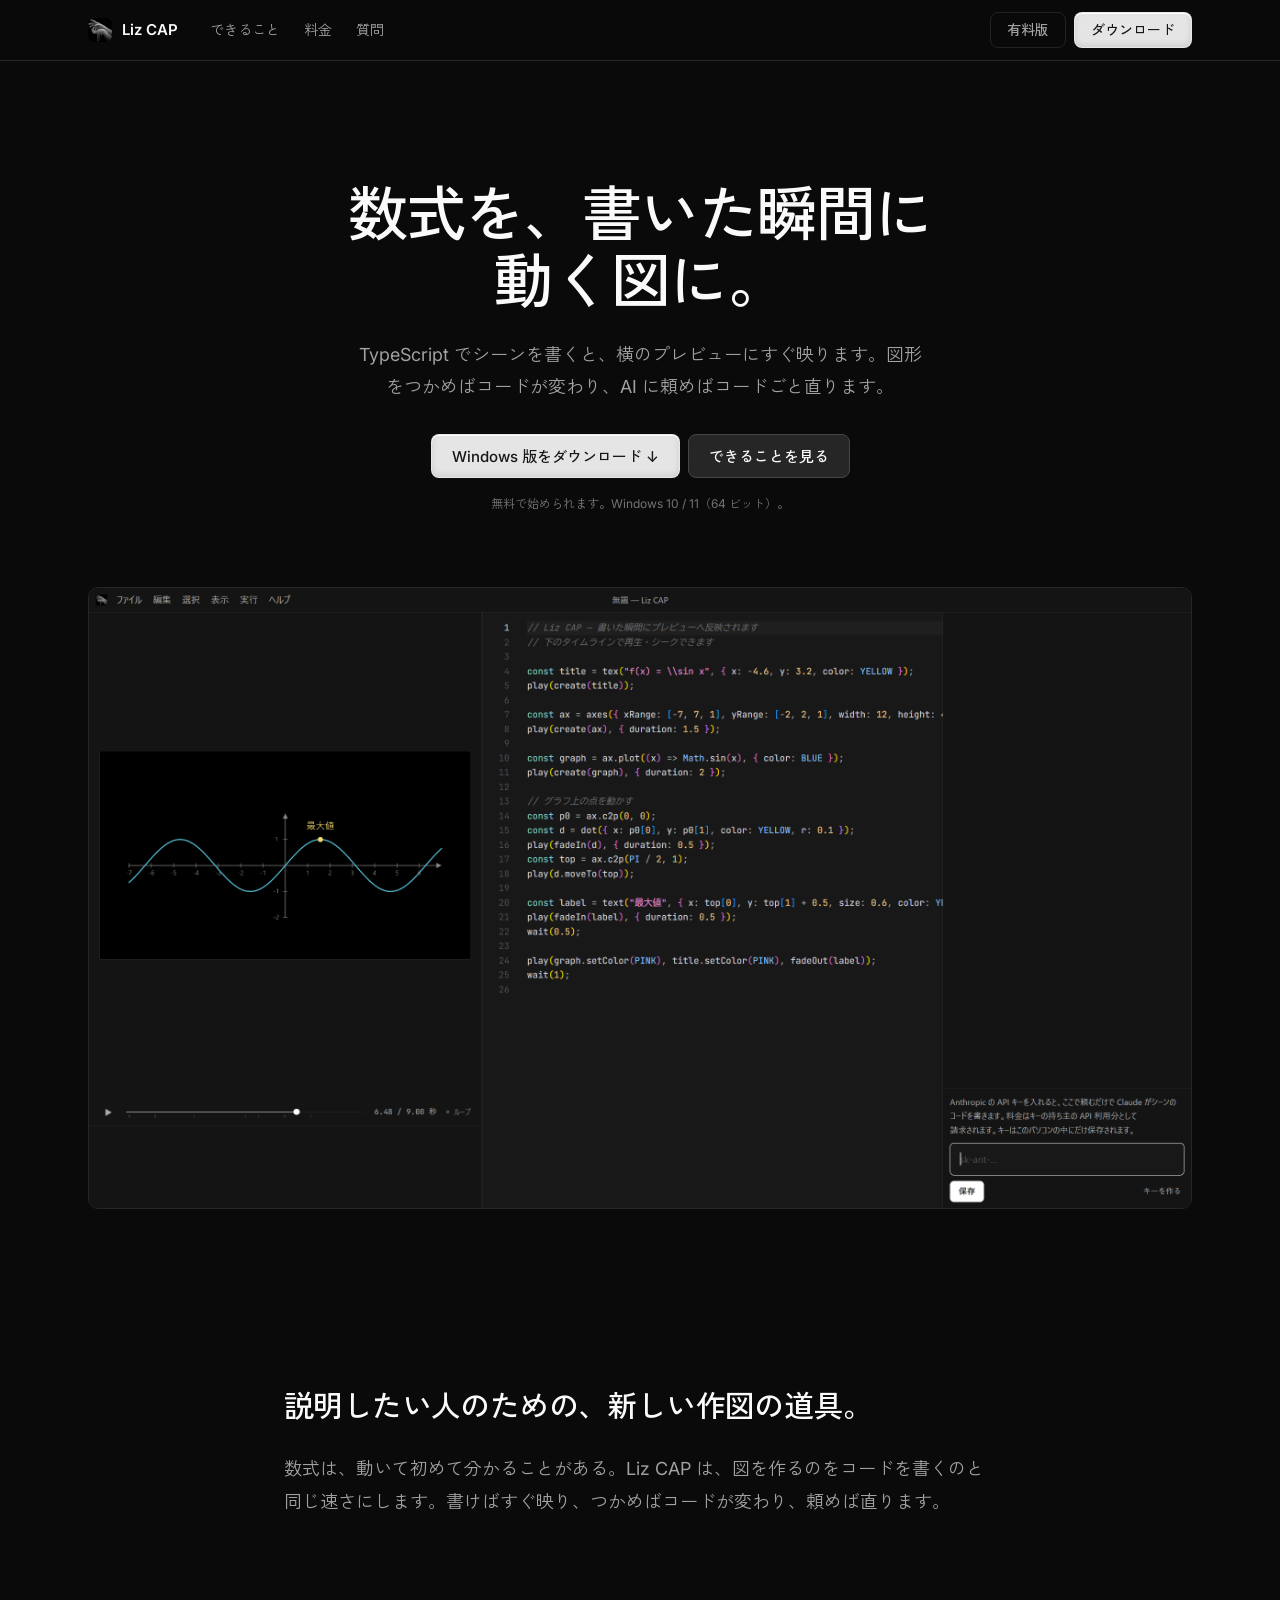
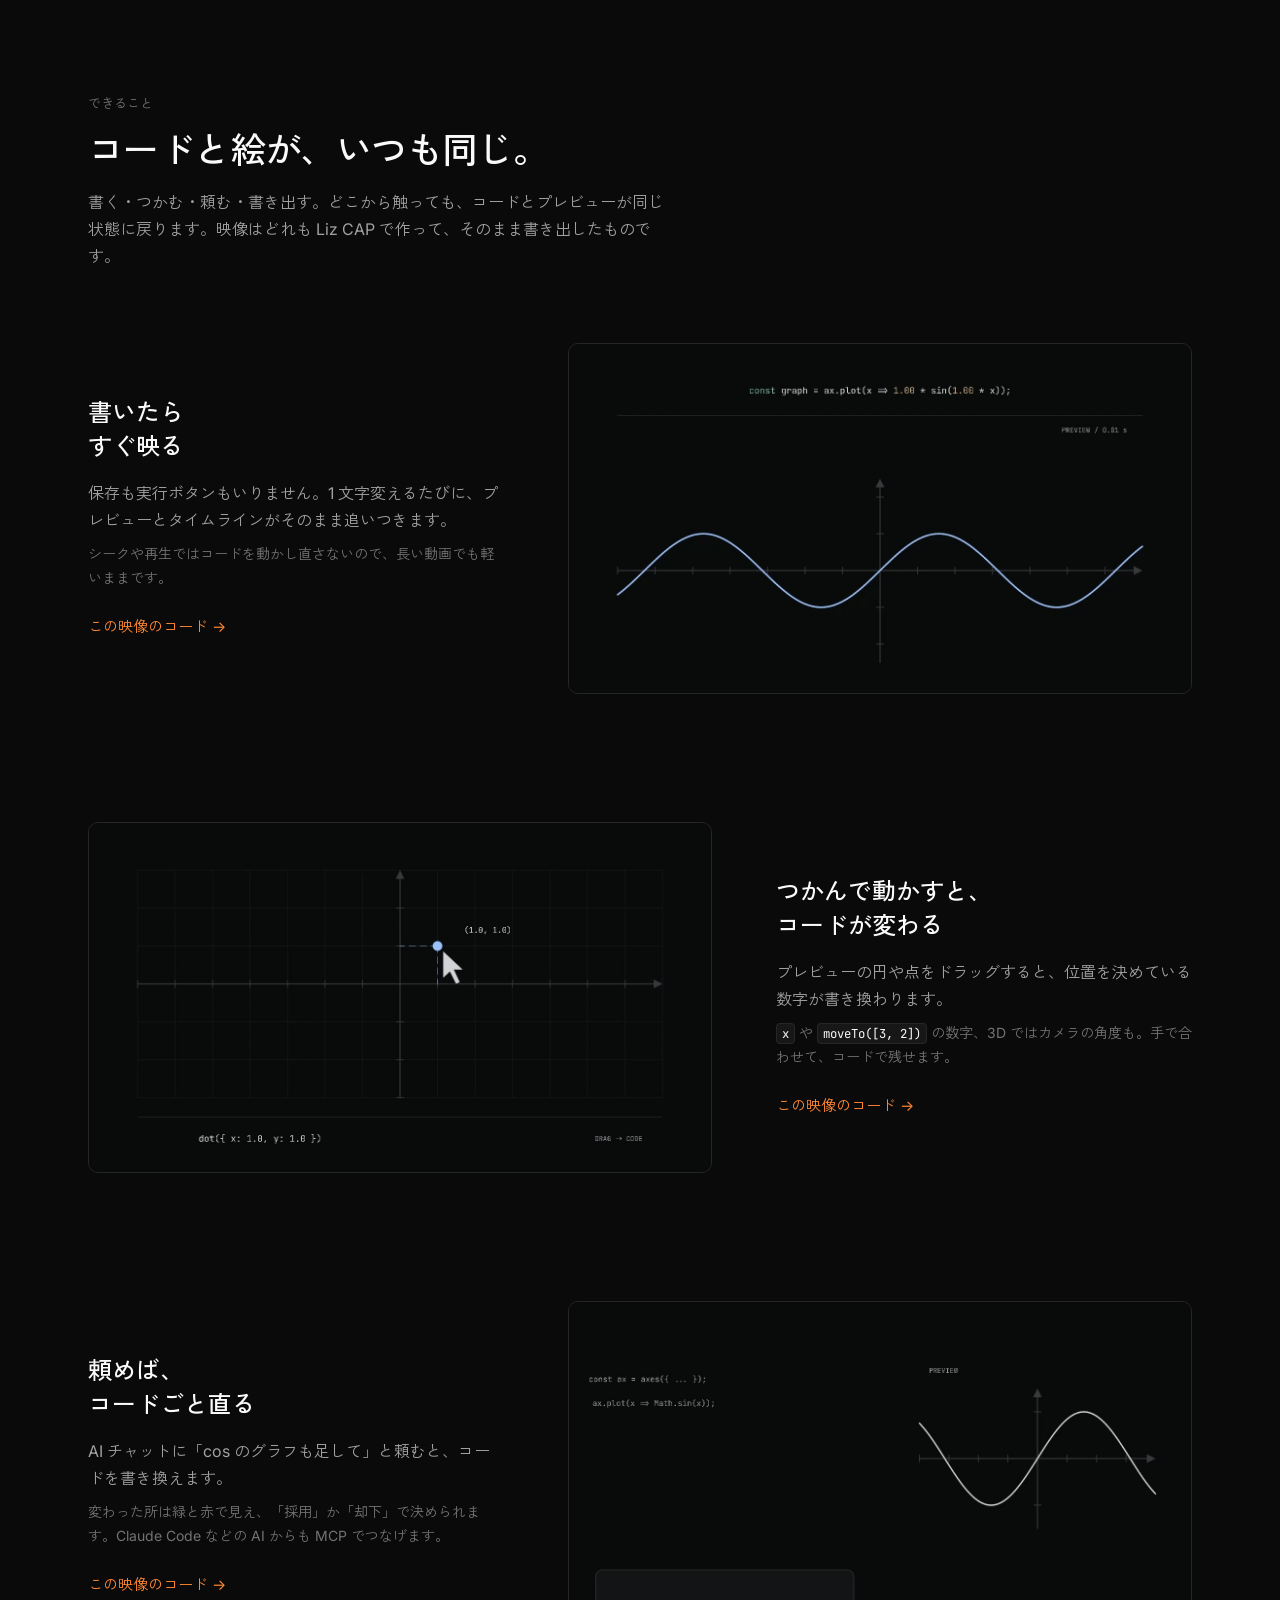
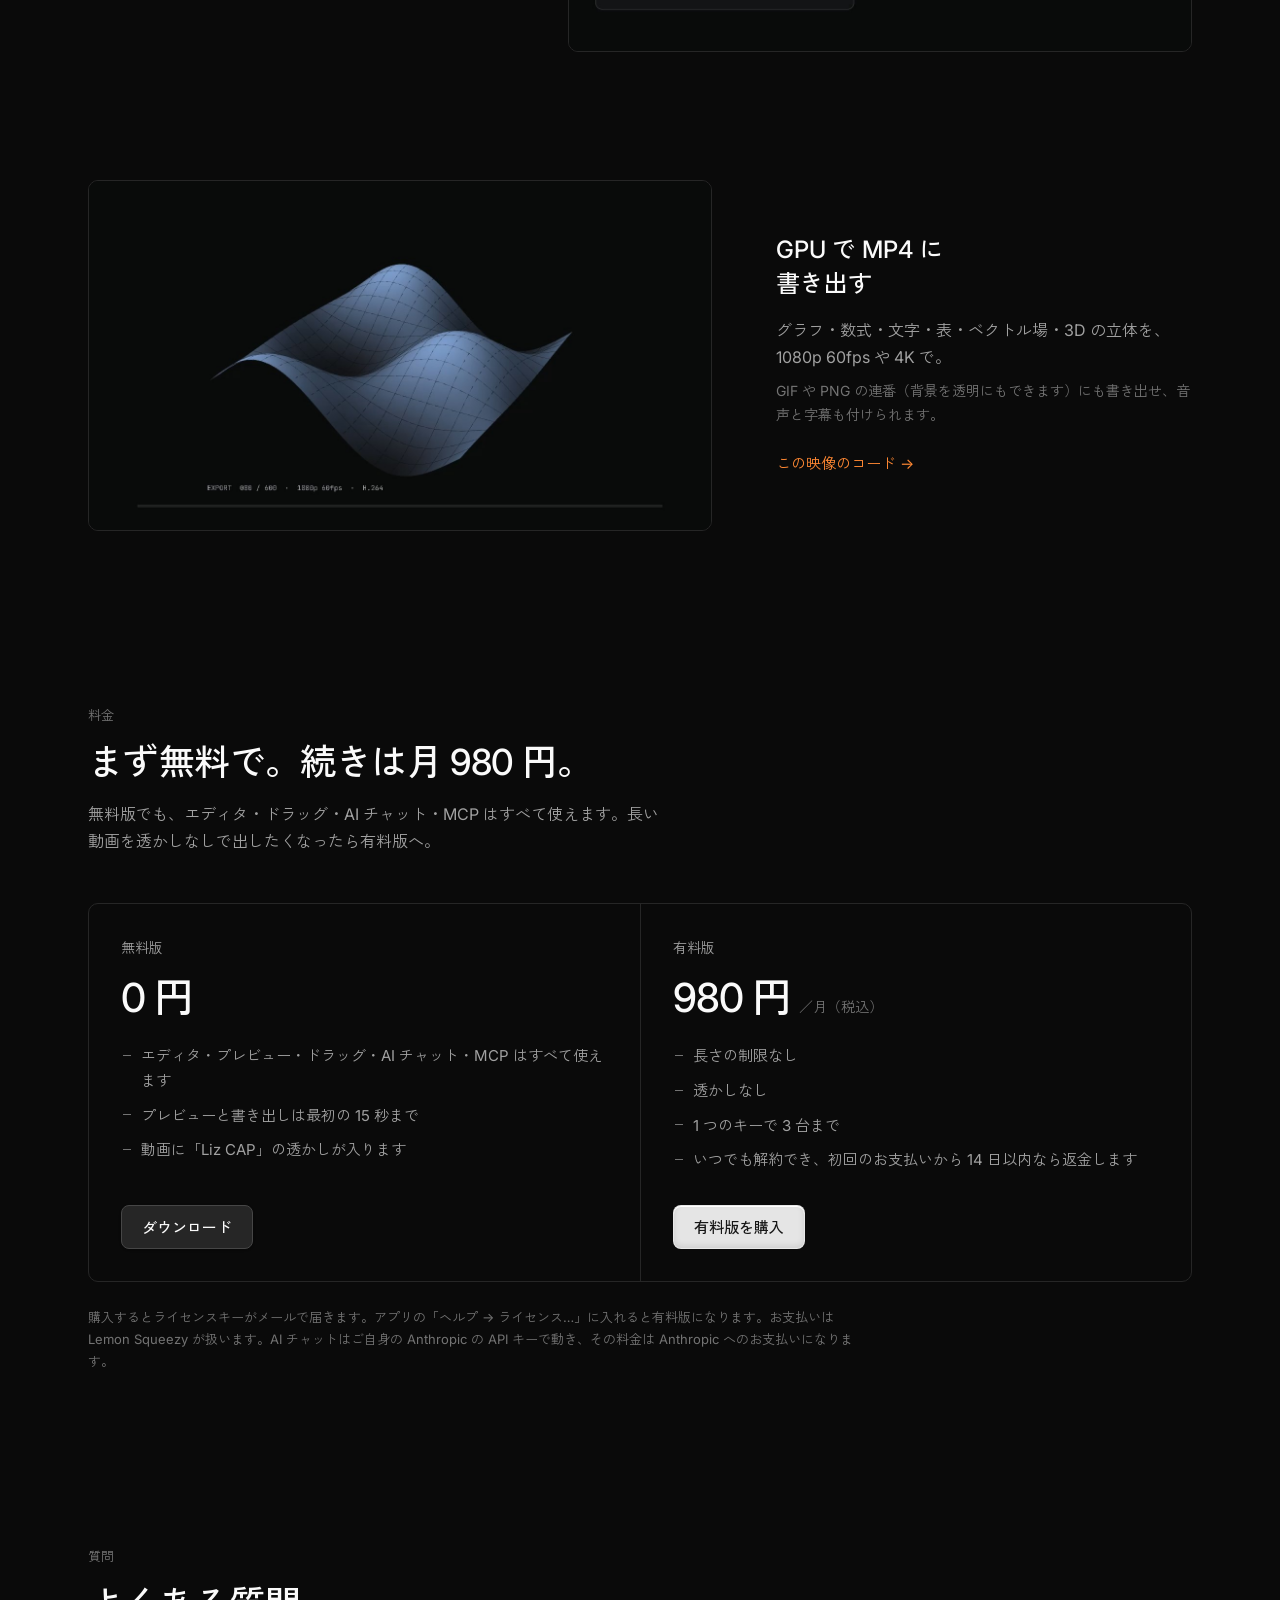
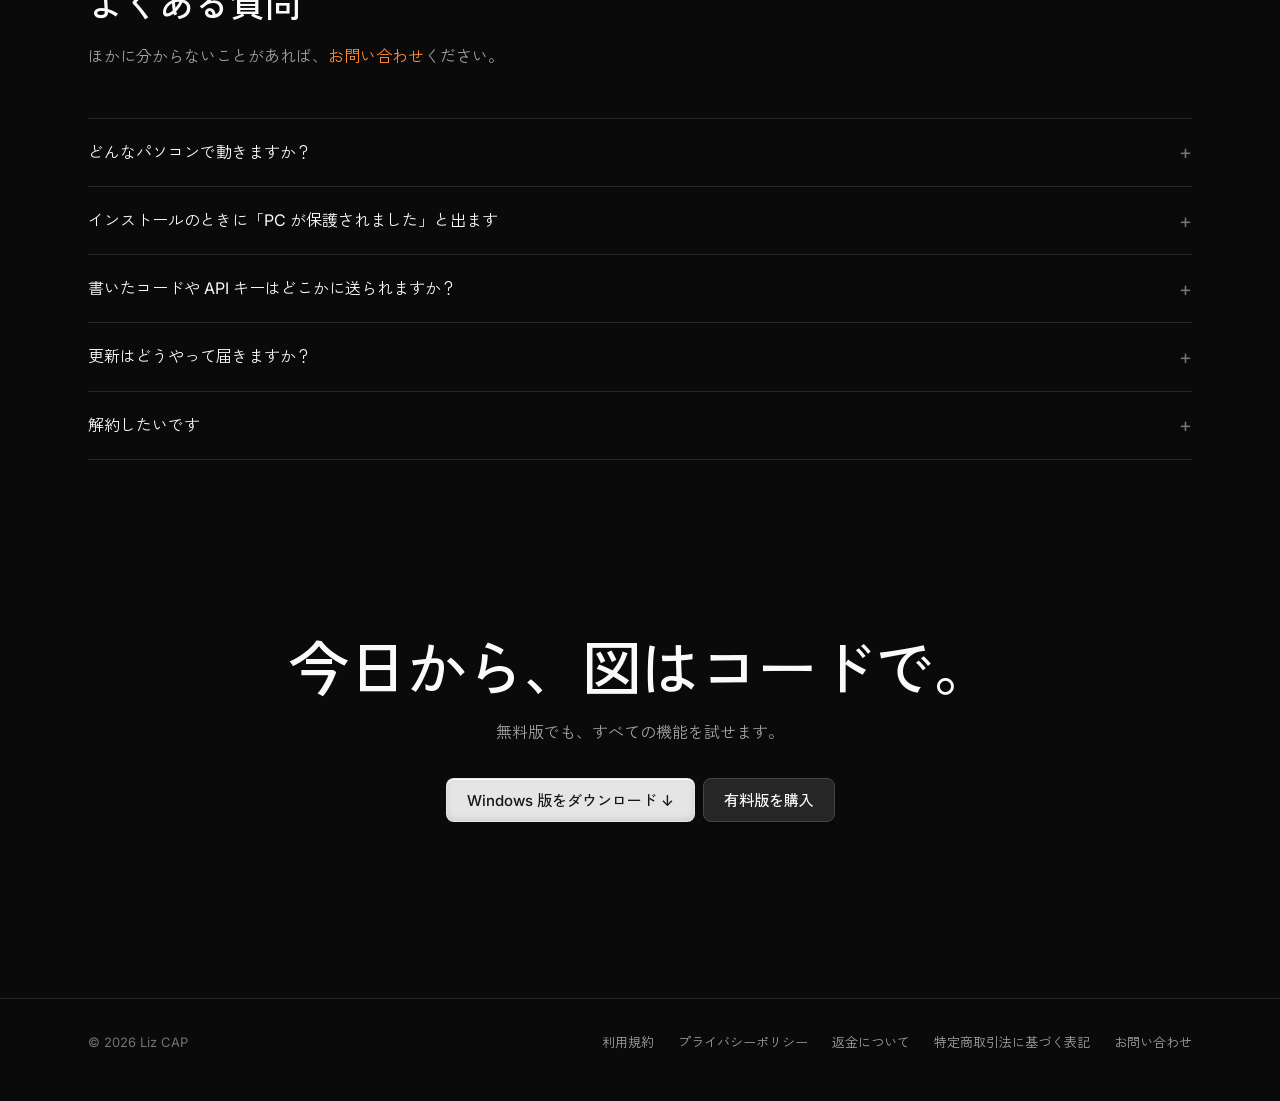
==== commit 45704900: "Update the site pooh9135/liz-code@e78f94566843068044b758e7bcc8cc14c8eed8d7" ====
--- a/index.html
+++ b/index.html
@@ -14,7 +14,6 @@
   <link rel="stylesheet" href="site.css">
 </head>
 <body>
-  <a class="announce" href="https://github.com/pooh9135/lizcap/releases/latest"><b>Liz CAP 0.1.1 を公開しました</b><span>ダウンロード →</span></a>
   <header class="top">
     <div class="wrap">
       <a class="brand" href="./"><img src="icon.png" alt="">Liz CAP</a>
@@ -32,9 +31,9 @@
 
   <main>
     <div class="hero" id="top">
-      <div class="wrap hero-grid">
+      <div class="wrap hero-head">
         <div class="hero-text">
-          <h1 class="display enter">数式を、<br>書いた瞬間に<br>動く図に。</h1>
+          <h1 class="display enter">数式を、書いた瞬間に<br>動く図に。</h1>
           <p class="lead enter-2">TypeScript でシーンを書くと、横のプレビューにすぐ映ります。図形をつかめばコードが変わり、AI に頼めばコードごと直ります。</p>
           <div class="actions enter-3">
             <a class="btn btn-primary" href="https://github.com/pooh9135/lizcap/releases/latest">Windows 版をダウンロード ↓</a>
@@ -42,17 +41,10 @@
           </div>
           <p class="small enter-3">無料で始められます。Windows 10 / 11（64 ビット）。</p>
         </div>
-        <div class="hero-art enter-2">
-          <canvas class="shape s-main slow" data-shape="knot" data-a="#e5e5e5" data-b="#ff8833" data-spin="0.28" data-tilt="1.15" data-roll="0.25" aria-hidden="true"></canvas>
-          <canvas class="shape s-a" data-shape="blob" data-a="#e5e5e5" data-b="#6ea8ff" data-spin="0.5" aria-hidden="true"></canvas>
-          <canvas class="shape s-b" data-shape="spring" data-a="#e5e5e5" data-b="#ff8833" data-spin="0.6" data-tilt="0.3" data-roll="0.5" aria-hidden="true"></canvas>
-        </div>
       </div>
       <div class="wrap">
         <div class="shot enter-3">
           <div class="window"><img src="screenshot.png" width="2400" height="1350" alt="Liz CAP の画面。左にプレビュー、中央にコード、右に AI チャット"></div>
-          <canvas class="shape s-l slow" data-shape="torus" data-a="#e5e5e5" data-b="#6ea8ff" data-spin="0.45" data-tilt="0.9" data-roll="0.4" aria-hidden="true"></canvas>
-          <canvas class="shape s-r" data-shape="mobius" data-a="#e5e5e5" data-b="#ff8833" data-spin="0.5" data-tilt="0.7" aria-hidden="true"></canvas>
         </div>
       </div>
     </div>
@@ -61,23 +53,6 @@
       <span class="tag reveal">Liz CAP とは</span>
       <h2 class="headline reveal">説明したい人のための、新しい作図の道具。</h2>
       <p class="reveal">数式は、動いて初めて分かることがある。Liz CAP は、図を作るのをコードを書くのと同じ速さにします。書けばすぐ映り、つかめばコードが変わり、頼めば直ります。</p>
-      <div class="trio">
-        <div class="reveal">
-          <canvas class="shape " data-shape="wave" data-a="#e5e5e5" data-b="#6ea8ff" data-spin="0.4" data-tilt="0.75" data-roll="0.1" aria-hidden="true"></canvas>
-          <h3>書いたらすぐ映る</h3>
-          <p>1 文字変えるたびにシーンを作り直し、約 0.01 秒でプレビューに出ます。</p>
-        </div>
-        <div class="reveal">
-          <canvas class="shape slow" data-shape="mobius" data-a="#e5e5e5" data-b="#ff8833" data-spin="0.45" data-tilt="0.6" aria-hidden="true"></canvas>
-          <h3>Manim と同じ考え方</h3>
-          <p>座標も play・wait・create も Manim と同じ。主な機能 230 項目のうち 229 項目に当たります。</p>
-        </div>
-        <div class="reveal">
-          <canvas class="shape " data-shape="torus" data-a="#e5e5e5" data-b="#6ea8ff" data-spin="0.5" data-tilt="0.8" data-roll="0.35" aria-hidden="true"></canvas>
-          <h3>GPU で描く</h3>
-          <p>WebGPU で描き、そのまま MP4 に。1080p 60fps や 4K でも、待たずに書き出せます。</p>
-        </div>
-      </div>
     </section>
 
     <section id="features" class="wrap">
@@ -89,47 +64,39 @@
       <div class="panels">
         <article class="panel c1 reveal">
           <div class="text">
-            <span class="num">01 — WRITE</span>
             <h3>書いたら<br>すぐ映る</h3>
             <p>保存も実行ボタンもいりません。1 文字変えるたびに、プレビューとタイムラインがそのまま追いつきます。</p>
             <p class="note">シークや再生ではコードを動かし直さないので、長い動画でも軽いままです。</p>
             <a class="more" href="figs/write.liz.ts.txt">この映像のコード →</a>
           </div>
           <div class="media"><video src="figs/write.mp4" poster="figs/write-poster.jpg" muted loop playsinline preload="none"></video></div>
-          <canvas class="shape f-tr" data-shape="torus" data-a="#e5e5e5" data-b="#ff8833" data-spin="0.5" data-tilt="0.9" data-roll="0.4" aria-hidden="true"></canvas>
         </article>
         <article class="panel c2 flip reveal">
           <div class="text">
-            <span class="num">02 — DRAG</span>
             <h3>つかんで動かすと、<br>コードが変わる</h3>
             <p>プレビューの円や点をドラッグすると、位置を決めている数字が書き換わります。</p>
             <p class="note"><code>x</code> や <code>moveTo([3, 2])</code> の数字、3D ではカメラの角度も。手で合わせて、コードで残せます。</p>
             <a class="more" href="figs/drag.liz.ts.txt">この映像のコード →</a>
           </div>
           <div class="media"><video src="figs/drag.mp4" poster="figs/drag-poster.jpg" muted loop playsinline preload="none"></video></div>
-          <canvas class="shape f-bl slow" data-shape="blob" data-a="#e5e5e5" data-b="#6ea8ff" data-spin="0.45" aria-hidden="true"></canvas>
         </article>
         <article class="panel c3 reveal">
           <div class="text">
-            <span class="num">03 — ASK</span>
             <h3>頼めば、<br>コードごと直る</h3>
             <p>AI チャットに「cos のグラフも足して」と頼むと、コードを書き換えます。</p>
             <p class="note">変わった所は緑と赤で見え、「採用」か「却下」で決められます。Claude Code などの AI からも MCP でつなげます。</p>
             <a class="more" href="figs/ai.liz.ts.txt">この映像のコード →</a>
           </div>
           <div class="media"><video src="figs/ai.mp4" poster="figs/ai-poster.jpg" muted loop playsinline preload="none"></video></div>
-          <canvas class="shape f-br" data-shape="spring" data-a="#e5e5e5" data-b="#ff8833" data-spin="0.6" data-tilt="0.3" data-roll="0.5" aria-hidden="true"></canvas>
         </article>
         <article class="panel c4 flip reveal">
           <div class="text">
-            <span class="num">04 — EXPORT</span>
             <h3>GPU で MP4 に<br>書き出す</h3>
             <p>グラフ・数式・文字・表・ベクトル場・3D の立体を、1080p 60fps や 4K で。</p>
             <p class="note">GIF や PNG の連番（背景を透明にもできます）にも書き出せ、音声と字幕も付けられます。</p>
             <a class="more" href="figs/export.liz.ts.txt">この映像のコード →</a>
           </div>
           <div class="media"><video src="figs/export.mp4" poster="figs/export-poster.jpg" muted loop playsinline preload="none"></video></div>
-          <canvas class="shape f-tl slow" data-shape="knot" data-a="#e5e5e5" data-b="#6ea8ff" data-spin="0.35" data-tilt="1.15" aria-hidden="true"></canvas>
         </article>
       </div>
     </section>
@@ -161,7 +128,6 @@
             <li>いつでも解約でき、初回のお支払いから 14 日以内なら返金します</li>
           </ul>
           <a class="btn btn-primary" href="https://lizcode.lemonsqueezy.com/checkout/buy/5a26a830-2378-44a6-8c75-36f65a2e1088">有料版を購入</a>
-          <canvas class="shape " data-shape="mobius" data-a="#e5e5e5" data-b="#ff8833" data-spin="0.5" data-tilt="0.7" aria-hidden="true"></canvas>
         </div>
       </div>
       <p class="foot-note reveal">購入するとライセンスキーがメールで届きます。アプリの「ヘルプ → ライセンス…」に入れると有料版になります。お支払いは Lemon Squeezy が扱います。AI チャットはご自身の Anthropic の API キーで動き、その料金は Anthropic へのお支払いになります。</p>
@@ -181,14 +147,6 @@
           <details>
             <summary>インストールのときに「PC が保護されました」と出ます</summary>
             <p>まだコード署名をしていないためです。「詳細情報」を押してから「実行」を押すと入れられます。管理者の許可は要りません。</p>
-          </details>
-          <details>
-            <summary>Manim のコードはそのまま動きますか？</summary>
-            <p>そのままは動きません。書き方は TypeScript ですが、座標（画面の高さ 8、原点は中央）や <code>play</code>・<code>wait</code>・<code>create</code> の考え方は Manim と同じなので、読み替えはかんたんです。AI に「この Manim のコードを Liz CAP に直して」と頼むこともできます。</p>
-          </details>
-          <details>
-            <summary>Manim でできることは、どのくらいできますか？</summary>
-            <p>Manim（Community 版と 3Blue1Brown 版）の主な機能 230 項目のうち、229 項目に当たるものを入れています。図形・数式・グラフ・3D・形の変形・空間ごとの変形・値に付いてくる図形（ValueTracker）・目立たせる動き・2D のカメラ・ベクトル場・図形どうしの和や差・効果音・場面ごとの書き出し・画像を貼った曲面などです。まだないのは、3Blue1Brown の π のような話し手のキャラクターだけです。</p>
           </details>
           <details>
             <summary>書いたコードや API キーはどこかに送られますか？</summary>
@@ -213,8 +171,6 @@
           <a class="btn btn-primary" href="https://github.com/pooh9135/lizcap/releases/latest">Windows 版をダウンロード ↓</a>
           <a class="btn btn-secondary" href="https://lizcode.lemonsqueezy.com/checkout/buy/5a26a830-2378-44a6-8c75-36f65a2e1088">有料版を購入</a>
         </div>
-        <canvas class="shape s-l slow" data-shape="knot" data-a="#e5e5e5" data-b="#6ea8ff" data-spin="0.3" data-tilt="1.15" aria-hidden="true"></canvas>
-        <canvas class="shape s-r" data-shape="blob" data-a="#e5e5e5" data-b="#ff8833" data-spin="0.5" aria-hidden="true"></canvas>
       </div>
     </section>
   </main>
@@ -231,7 +187,6 @@
       </nav>
     </div>
   </footer>
-  <script src="shapes.js" defer></script>
   <script>
     const reduce = matchMedia("(prefers-reduced-motion: reduce)").matches;
     const $$ = (s, el = document) => [...el.querySelectorAll(s)];
--- a/ui/components.css
+++ b/ui/components.css
@@ -14,7 +14,7 @@
 .lead { font-size: 18px; line-height: 1.75; margin: 0; }
 
 /* 小さな見出し札 */
-.tag { display: inline-block; margin-bottom: var(--spacing-24); padding: 3px 10px; border: var(--line); border-radius: var(--radius-badge); font-size: 12px; line-height: 1.33; color: var(--color-fog); }
+.tag { display: block; margin-bottom: var(--spacing-16); font-size: 13px; line-height: 1.33; color: var(--color-ash); }
 
 /* 文中のリンクだけオレンジ */
 .link { color: var(--color-link); text-decoration: none; }
@@ -39,15 +39,9 @@
 .reveal { opacity: 0; transform: translateY(20px); transition: opacity .7s ease, transform .7s cubic-bezier(.2, .7, .2, 1); }
 .reveal.in { opacity: 1; transform: none; }
 
-/* 浮かぶ立体 */
-@keyframes bob { from { transform: translateY(-6px); } to { transform: translateY(8px); } }
-canvas.shape { pointer-events: none; animation: bob 5s ease-in-out infinite alternate; filter: drop-shadow(0 0 22px rgba(255, 255, 255, 0.07)); }
-canvas.shape.slow { animation-duration: 7s; }
-canvas.shape.no-gl { visibility: hidden; }
-
 @media (prefers-reduced-motion: reduce) {
   html { scroll-behavior: auto; }
-  .enter, .enter-2, .enter-3, canvas.shape { animation: none; }
+  .enter, .enter-2, .enter-3 { animation: none; }
   .reveal { opacity: 1; transform: none; transition: none; }
   .btn { transition: none; }
 }
--- a/site.css
+++ b/site.css
@@ -1,125 +1,89 @@
-/* 配置とこのサイトだけの部品 */
+/* 配置とこのサイトだけの部品。飾りは置かない: 黒い地・細い線・文字・製品の画面だけ */
 .wrap { max-width: var(--page-max); margin: 0 auto; padding: 0 var(--spacing-24); }
 main > section.wrap { margin-top: var(--section-gap); }
 
-/* ---- お知らせの帯と、浮いた上の帯 ---- */
-.announce { display: flex; justify-content: center; align-items: center; gap: var(--spacing-16); padding: var(--spacing-8) var(--spacing-16); background: var(--color-surface); border-bottom: var(--line); font-size: 14px; line-height: 1.43; text-decoration: none; }
-.announce b { font-weight: 600; color: var(--color-text); }
-.announce span { color: var(--color-fog); }
-.announce:hover span { color: var(--color-text); }
-.top { position: sticky; top: 0; z-index: 20; padding-top: var(--spacing-16); }
-.top .wrap { display: flex; align-items: center; gap: var(--spacing-24); height: 56px; max-width: calc(var(--page-max) - 48px); padding: 0 var(--spacing-16); background: rgba(10, 10, 10, 0.86); backdrop-filter: blur(12px); -webkit-backdrop-filter: blur(12px); border: var(--line); border-radius: var(--radius-card); box-shadow: var(--shadow-sm); }
+/* ---- 上の帯 ---- */
+.top { position: sticky; top: 0; z-index: 20; background: rgba(10, 10, 10, 0.86); backdrop-filter: blur(12px); -webkit-backdrop-filter: blur(12px); border-bottom: var(--line); }
+.top .wrap { display: flex; align-items: center; gap: var(--spacing-32); height: 60px; }
 .brand { display: inline-flex; align-items: center; gap: 10px; font-weight: 600; font-size: 15px; color: var(--color-text); text-decoration: none; }
 .brand img { width: 24px; height: 24px; border-radius: 6px; }
-.top nav { display: flex; gap: var(--spacing-8); }
-.top nav a { padding: 6px 10px; border-radius: var(--radius-btn); color: var(--color-fog); font-weight: 500; font-size: 14px; text-decoration: none; }
+.top nav { display: flex; gap: var(--spacing-24); }
+.top nav a { color: var(--color-fog); font-size: 14px; text-decoration: none; }
 .top nav a:hover { color: var(--color-text); }
 .top .actions { display: flex; gap: var(--spacing-8); margin-left: auto; }
 
 /* ---- 最初の画面 ---- */
-.hero { position: relative; padding-top: var(--spacing-72); }
-.hero::before { content: ""; position: absolute; inset: -120px 0 auto; height: 760px; z-index: -1;
-  background: radial-gradient(rgba(255, 255, 255, 0.11) 1px, transparent 1.5px) 0 0 / 28px 28px;
-  -webkit-mask-image: radial-gradient(52% 60% at 74% 42%, #000, transparent 75%); mask-image: radial-gradient(52% 60% at 74% 42%, #000, transparent 75%); }
-.hero-grid { display: grid; grid-template-columns: 1.1fr 1fr; gap: var(--spacing-32); align-items: center; }
-.hero-text .lead { max-width: 29em; margin-top: var(--spacing-24); }
-.hero-text .actions { display: flex; flex-wrap: wrap; gap: var(--spacing-8); margin-top: var(--spacing-32); }
+.hero { padding-top: 120px; }
+.hero-head { text-align: center; }
+.hero-text .lead { max-width: 32em; margin: var(--spacing-24) auto 0; }
+.hero-text .actions { display: flex; flex-wrap: wrap; justify-content: center; gap: var(--spacing-8); margin-top: var(--spacing-32); }
 .hero-text .small { margin: var(--spacing-16) 0 0; font-size: 12px; color: var(--color-ash); }
-.hero-art { position: relative; aspect-ratio: 1 / 1; max-width: 520px; width: 100%; justify-self: end; }
-.hero-art .s-main { position: absolute; inset: 0; width: 100%; height: 100%; }
-.hero-art .s-a { position: absolute; width: 25%; aspect-ratio: 1; left: -2%; top: 3%; }
-.hero-art .s-b { position: absolute; width: 22%; aspect-ratio: 1; right: 0; bottom: 5%; }
+.shot { margin-top: var(--spacing-72); }
+.shot .window { border-radius: var(--radius-card); overflow: hidden; border: var(--line); background: var(--color-black); }
+.shot .window img { width: 100%; height: auto; }
 
-.shot { position: relative; margin-top: var(--spacing-48); }
-.shot .window { position: relative; border-radius: var(--radius-card); overflow: hidden; border: var(--line); background: var(--color-black); }
-.shot .window::after { content: ""; position: absolute; inset: 0; border-radius: inherit; box-shadow: var(--shadow-frame); pointer-events: none; }
-.shot .window img { width: 100%; height: auto; }
-.shot .s-l { position: absolute; width: 170px; aspect-ratio: 1; left: -66px; bottom: -56px; z-index: 2; }
-.shot .s-r { position: absolute; width: 140px; aspect-ratio: 1; right: -50px; top: -60px; z-index: 2; }
+/* ---- 宣言 ---- */
+.intro { max-width: 760px; }
+.intro .tag { display: none; }
+.intro .headline { font-size: 30px; line-height: 1.45; }
+.intro > p { margin: var(--spacing-24) 0 0; font-size: 18px; line-height: 1.85; }
 
-/* ---- 宣言と 3 つの特長 ---- */
-.intro .headline { max-width: 16em; }
-.intro > p { max-width: 36em; margin: var(--spacing-24) 0 0; font-size: 18px; line-height: 1.75; }
-.trio { display: grid; grid-template-columns: repeat(3, 1fr); margin-top: var(--spacing-56); border: var(--line); border-radius: var(--radius-card); }
-.trio > div { padding: var(--spacing-24); }
-.trio > div + div { border-left: var(--line); }
-.trio canvas { width: 132px; height: 132px; margin: 0 0 var(--spacing-16) -10px; }
-.trio h3 { font-size: 20px; line-height: 1.4; font-weight: 500; color: var(--color-text); margin: 0 0 var(--spacing-8); }
-.trio p { margin: 0; font-size: 15px; line-height: 1.7; }
-
-/* ---- できること: 線で囲んだカード ---- */
+/* ---- できること ---- */
 .sec-head { margin-bottom: var(--spacing-48); }
 .sec-head p { max-width: 36em; margin: var(--spacing-16) 0 0; }
 .sec-head a { color: var(--color-link); text-decoration: none; }
-.panels { display: grid; gap: var(--spacing-16); }
-.panel { position: relative; display: grid; grid-template-columns: 1fr 1.35fr; gap: var(--spacing-32); align-items: center; padding: var(--spacing-16); border: var(--line); border-radius: var(--radius-card); background: var(--color-bg); }
-.panel.flip { grid-template-columns: 1.35fr 1fr; }
+.panels { display: grid; gap: var(--spacing-128); margin-top: var(--spacing-72); }
+.panel { display: grid; grid-template-columns: 1fr 1.5fr; gap: var(--spacing-64); align-items: center; }
+.panel.flip { grid-template-columns: 1.5fr 1fr; }
 .panel.flip .text { order: 2; }
-.panel .text { padding: var(--spacing-24) var(--spacing-16) var(--spacing-24) var(--spacing-24); }
-.panel.flip .text { padding: var(--spacing-24) var(--spacing-24) var(--spacing-24) var(--spacing-16); }
-.panel .num { font: 400 12px/1.33 var(--font-mono); color: var(--color-ash); letter-spacing: 0.04em; }
-.panel h3 { font-size: 24px; line-height: 1.35; font-weight: 500; color: var(--color-text); margin: var(--spacing-16) 0; font-feature-settings: "palt"; }
+.panel h3 { font-size: 24px; line-height: 1.4; font-weight: 500; color: var(--color-text); margin: 0 0 var(--spacing-16); font-feature-settings: "palt"; }
 .panel p { margin: 0; }
 .panel .note { margin-top: var(--spacing-8); font-size: 14px; color: var(--color-ash); }
-.panel .more { display: inline-block; margin-top: var(--spacing-24); color: var(--color-link); text-decoration: none; }
+.panel .more { display: inline-block; margin-top: var(--spacing-24); color: var(--color-link); font-size: 15px; text-decoration: none; }
 .panel .more:hover { text-decoration: underline; text-underline-offset: 4px; }
-.panel .media { position: relative; border-radius: var(--radius-card); overflow: hidden; border: var(--line); background: var(--color-black); aspect-ratio: 16 / 9; }
+.panel .media { border-radius: var(--radius-card); overflow: hidden; border: var(--line); background: var(--color-black); aspect-ratio: 16 / 9; }
 .panel .media video { width: 100%; height: 100%; object-fit: cover; }
-.panel canvas.shape { position: absolute; width: 150px; height: 150px; z-index: 2; }
-.panel .f-tr { right: -58px; top: -64px; }
-.panel .f-bl { left: -62px; bottom: -62px; }
-.panel .f-tl { left: -58px; top: -66px; }
-.panel .f-br { right: -60px; bottom: -62px; }
 
 /* ---- 料金 ---- */
-.prices { display: grid; grid-template-columns: 1fr 1fr; gap: var(--spacing-16); }
-.price { position: relative; display: flex; flex-direction: column; padding: var(--spacing-32); border: var(--line); border-radius: var(--radius-card); background: var(--color-bg); }
-.price .name { font-size: 14px; font-weight: 500; color: var(--color-fog); }
-.price .amount { font-size: 48px; line-height: 1.1; font-weight: 500; letter-spacing: -1px; color: var(--color-text); margin: var(--spacing-16) 0 var(--spacing-24); }
+.prices { display: grid; grid-template-columns: 1fr 1fr; border: var(--line); border-radius: var(--radius-card); }
+.price { display: flex; flex-direction: column; padding: var(--spacing-32); }
+.price + .price { border-left: var(--line); }
+.price .name { font-size: 14px; color: var(--color-fog); }
+.price .amount { font-size: 40px; line-height: 1.1; font-weight: 500; letter-spacing: -1px; color: var(--color-text); margin: var(--spacing-16) 0 var(--spacing-24); }
 .price .amount small { font-size: 14px; font-weight: 400; letter-spacing: 0; margin-left: var(--spacing-8); color: var(--color-ash); }
-.price ul { list-style: none; margin: 0 0 var(--spacing-32); padding: var(--spacing-24) 0 0; border-top: var(--line); display: grid; gap: 12px; }
-.price li { position: relative; padding-left: 26px; font-size: 15px; line-height: 1.65; }
-.price li::before { content: ""; position: absolute; left: 3px; top: 0.5em; width: 10px; height: 5px; border-left: 1.5px solid var(--color-text); border-bottom: 1.5px solid var(--color-text); transform: rotate(-45deg); }
-.price .btn { margin-top: auto; }
-.price.is-paid { background: var(--color-surface); border-color: var(--color-steel); }
-.price.is-paid .name { color: var(--color-text); }
-.price.is-paid canvas.shape { position: absolute; width: 140px; height: 140px; right: -50px; top: -58px; }
-.foot-note { margin: var(--spacing-24) 0 0; font-size: 13px; line-height: 1.7; color: var(--color-ash); }
+.price ul { list-style: none; margin: 0 0 var(--spacing-32); padding: 0; display: grid; gap: 10px; }
+.price li { position: relative; padding-left: 20px; font-size: 15px; line-height: 1.65; }
+.price li::before { content: ""; position: absolute; left: 2px; top: 0.72em; width: 8px; height: 1px; background: var(--color-ash); }
+.price .btn { margin-top: auto; align-self: flex-start; }
+.foot-note { margin: var(--spacing-24) 0 0; max-width: 60em; font-size: 13px; line-height: 1.7; color: var(--color-ash); }
 
 /* ---- 質問 ---- */
-.faq { border: var(--line); border-radius: var(--radius-card); }
-.faq details + details { border-top: var(--line); }
-.faq summary { display: flex; align-items: center; gap: var(--spacing-16); padding: 18px var(--spacing-24); cursor: pointer; list-style: none; color: var(--color-text); font-weight: 500; font-size: 16px; }
+.faq { border-top: var(--line); }
+.faq details { border-bottom: var(--line); }
+.faq summary { display: flex; align-items: center; gap: var(--spacing-16); padding: 20px 0; cursor: pointer; list-style: none; color: var(--color-text); font-size: 16px; }
 .faq summary::-webkit-details-marker { display: none; }
 .faq summary::after { content: "+"; margin-left: auto; flex: none; color: var(--color-ash); font: 400 20px/1 var(--font-sans); transition: transform .2s ease; }
 .faq details[open] summary::after { transform: rotate(45deg); }
-.faq summary:hover::after { color: var(--color-text); }
-.faq summary:focus-visible { outline: 2px solid var(--color-text); outline-offset: -2px; border-radius: var(--radius-card); }
-.faq details p { margin: 0; padding: 0 var(--spacing-24) var(--spacing-24); max-width: 52em; font-size: 15px; line-height: 1.8; }
+.faq summary:focus-visible { outline: 2px solid var(--color-text); outline-offset: 2px; }
+.faq details p { margin: 0; padding: 0 0 var(--spacing-24); max-width: 46em; font-size: 15px; line-height: 1.8; }
 .faq a { color: var(--color-link); text-decoration: none; }
 
 /* ---- 最後の呼びかけ ---- */
-.cta { position: relative; padding: var(--spacing-128) var(--spacing-32); border: var(--line); border-radius: var(--radius-card); text-align: center;
-  background: radial-gradient(rgba(255, 255, 255, 0.1) 1px, transparent 1.5px) 0 0 / 28px 28px, var(--color-bg); }
-.cta::before { content: ""; position: absolute; inset: 0; border-radius: inherit; background: radial-gradient(60% 80% at 50% 50%, var(--color-bg) 30%, transparent); pointer-events: none; }
-.cta > * { position: relative; }
+.cta { text-align: center; }
 .cta p { margin: var(--spacing-16) 0 0; }
 .cta .actions { display: flex; flex-wrap: wrap; justify-content: center; gap: var(--spacing-8); margin-top: var(--spacing-32); }
-.cta canvas.shape { position: absolute; z-index: 2; }
-.cta .s-l { width: 200px; height: 200px; left: -64px; top: -76px; }
-.cta .s-r { width: 170px; height: 170px; right: -54px; bottom: -66px; }
 
 /* ---- 下の帯 ---- */
 .bottom { margin-top: var(--section-gap); border-top: var(--line); }
-.bottom .wrap { display: flex; flex-wrap: wrap; align-items: center; gap: var(--spacing-24); padding-top: var(--spacing-32); padding-bottom: var(--spacing-48); font-size: 14px; color: var(--color-ash); }
+.bottom .wrap { display: flex; flex-wrap: wrap; align-items: center; gap: var(--spacing-24); padding-top: var(--spacing-32); padding-bottom: var(--spacing-48); font-size: 13px; color: var(--color-ash); }
 .bottom nav { display: flex; flex-wrap: wrap; gap: var(--spacing-24); margin-left: auto; }
 .bottom a { color: var(--color-fog); text-decoration: none; }
 .bottom a:hover { color: var(--color-text); }
 
 /* ---- 規約などのページ ---- */
-.doc { max-width: 760px; padding: var(--spacing-72) 0 0; }
-.doc .eyebrow { display: inline-block; padding: 3px 10px; border: var(--line); border-radius: var(--radius-badge); font-size: 12px; line-height: 1.33; color: var(--color-fog); }
-.doc h1 { font-size: 36px; line-height: 1.25; font-weight: 500; letter-spacing: -0.6px; color: var(--color-text); margin: var(--spacing-24) 0 var(--spacing-8); }
+.doc { max-width: 720px; padding: var(--spacing-72) 0 0; }
+.doc .eyebrow { font-size: 12px; color: var(--color-ash); }
+.doc h1 { font-size: 36px; line-height: 1.25; font-weight: 500; letter-spacing: -0.6px; color: var(--color-text); margin: var(--spacing-16) 0 var(--spacing-8); }
 .doc .updated { color: var(--color-ash); font-size: 13px; margin: 0 0 var(--spacing-48); padding-bottom: var(--spacing-24); border-bottom: var(--line); }
 .doc h2 { font-size: 18px; line-height: 1.4; font-weight: 500; color: var(--color-text); margin: var(--spacing-48) 0 12px; }
 .doc p, .doc li { font-size: 15px; line-height: 1.9; }
@@ -133,40 +97,24 @@
 @media (max-width: 960px) {
   :root { --section-gap: 112px; }
   .display { font-size: 44px; letter-spacing: -1px; }
-  .headline { font-size: 30px; }
+  .headline { font-size: 28px; }
   .top nav { display: none; }
-  .top .wrap { margin: 0 var(--spacing-16); }
-  .hero { padding-top: var(--spacing-48); }
-  .hero-grid { grid-template-columns: 1fr; }
-  .hero-art { max-width: 360px; justify-self: center; }
-  .shot .s-l { width: 110px; left: -14px; bottom: -40px; }
-  .shot .s-r { width: 92px; right: -12px; top: -44px; }
-  .trio { grid-template-columns: 1fr; }
-  .trio > div + div { border-left: 0; border-top: var(--line); }
-  .panel, .panel.flip { grid-template-columns: 1fr; gap: var(--spacing-8); }
+  .hero { padding-top: var(--spacing-72); }
+  .shot { margin-top: var(--spacing-48); }
+  .intro .headline { font-size: 24px; }
+  .panels { gap: var(--spacing-72); margin-top: var(--spacing-48); }
+  .panel, .panel.flip { grid-template-columns: 1fr; gap: var(--spacing-24); }
   .panel.flip .text { order: 0; }
-  .panel .text, .panel.flip .text { padding: var(--spacing-16) var(--spacing-8) var(--spacing-24); }
-  .panel canvas.shape { width: 100px; height: 100px; }
-  .panel .f-tr, .panel .f-br { right: -12px; }
-  .panel .f-tl, .panel .f-bl { left: -12px; }
-  .panel .f-tr, .panel .f-tl { top: -52px; }
-  .panel .f-br, .panel .f-bl { bottom: -48px; }
   .prices { grid-template-columns: 1fr; }
-  .price.is-paid canvas.shape { width: 100px; height: 100px; right: -10px; top: -50px; }
-  .cta { padding: var(--spacing-72) var(--spacing-24); }
-  .cta .s-l { width: 120px; height: 120px; left: -14px; top: -56px; }
-  .cta .s-r { width: 100px; height: 100px; right: -12px; bottom: -46px; }
+  .price + .price { border-left: 0; border-top: var(--line); }
 }
 @media (max-width: 560px) {
   .wrap { padding: 0 var(--spacing-16); }
-  .display { font-size: 36px; }
-  .headline { font-size: 26px; }
+  .display { font-size: 32px; }
   .lead, .intro > p { font-size: 16px; }
-  .announce span { display: none; }
   .top .actions .btn-ghost { display: none; }
   .hero-text .actions .btn { width: 100%; }
   .price { padding: var(--spacing-24); }
-  .price .amount { font-size: 40px; }
   .doc h1 { font-size: 28px; }
   .doc th, .doc td { display: block; width: auto; padding: var(--spacing-8) 0; }
   .doc th { border-bottom: 0; padding-top: var(--spacing-16); }
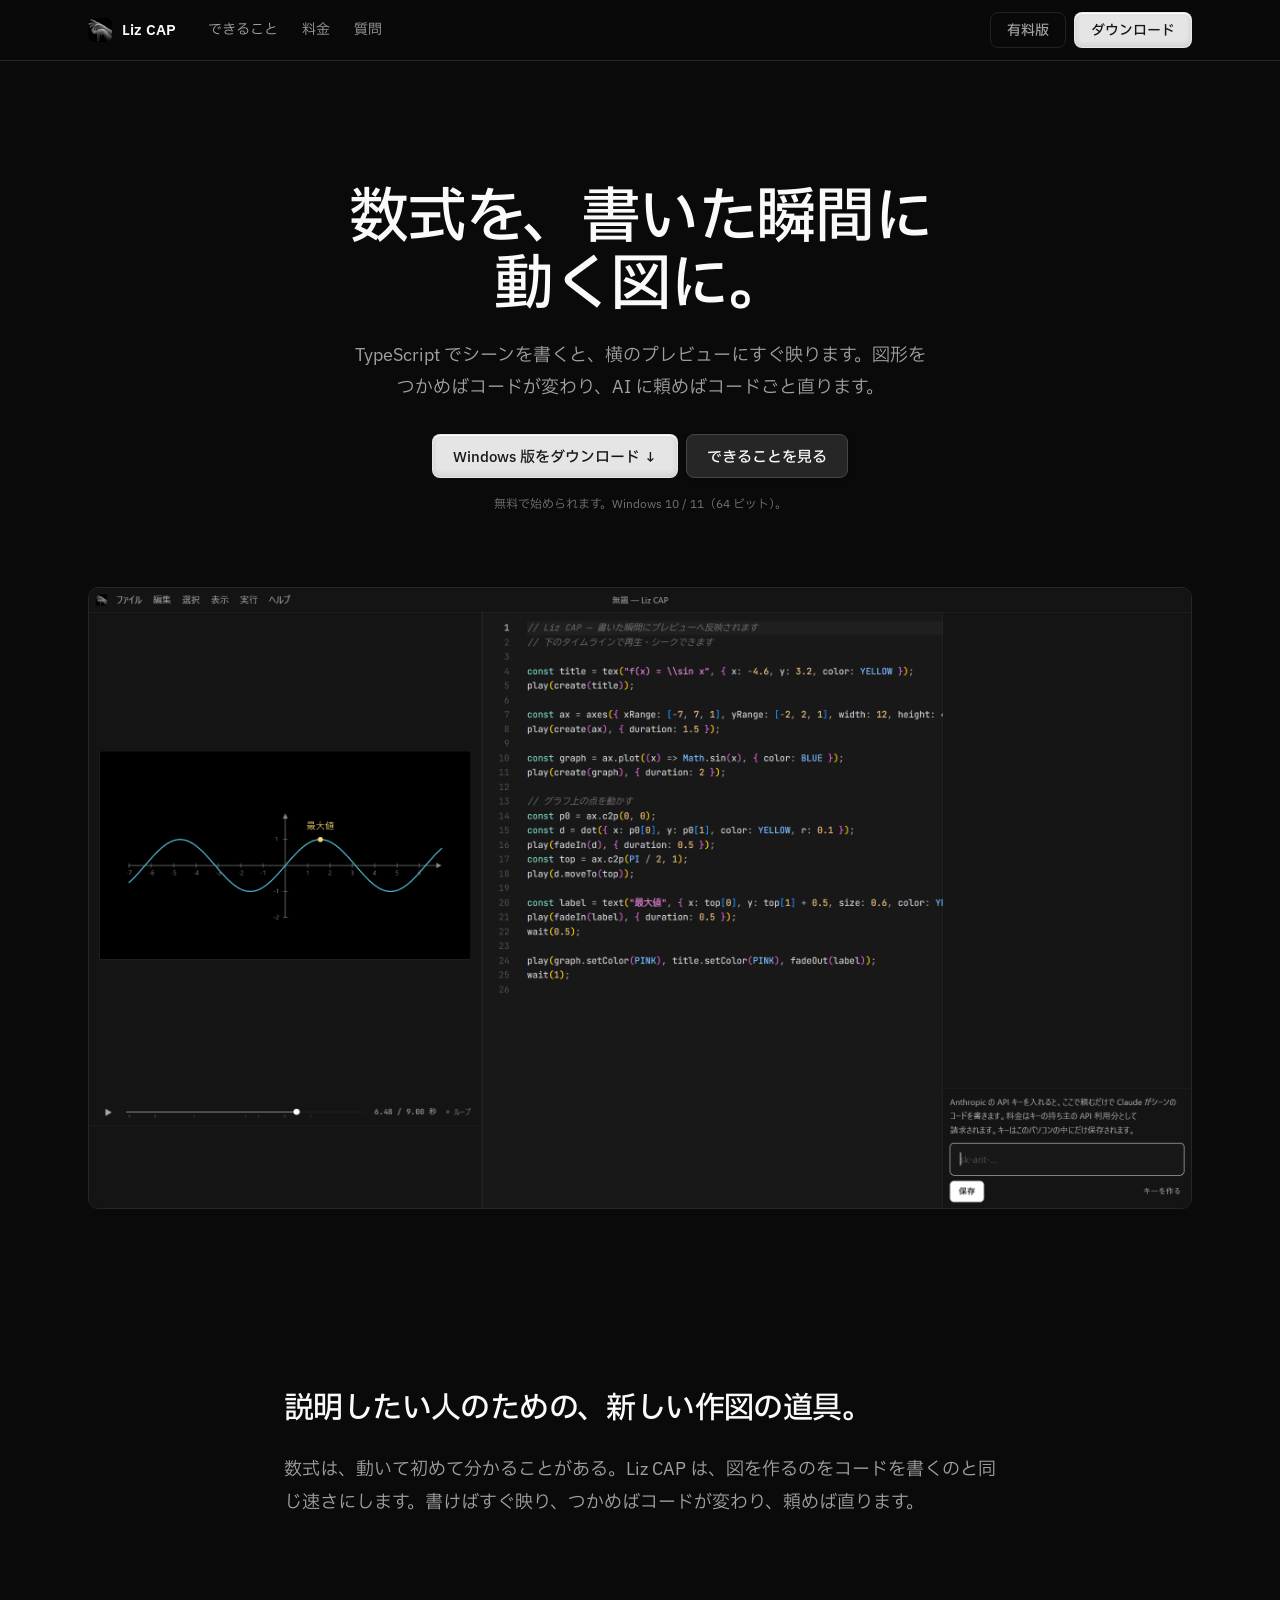
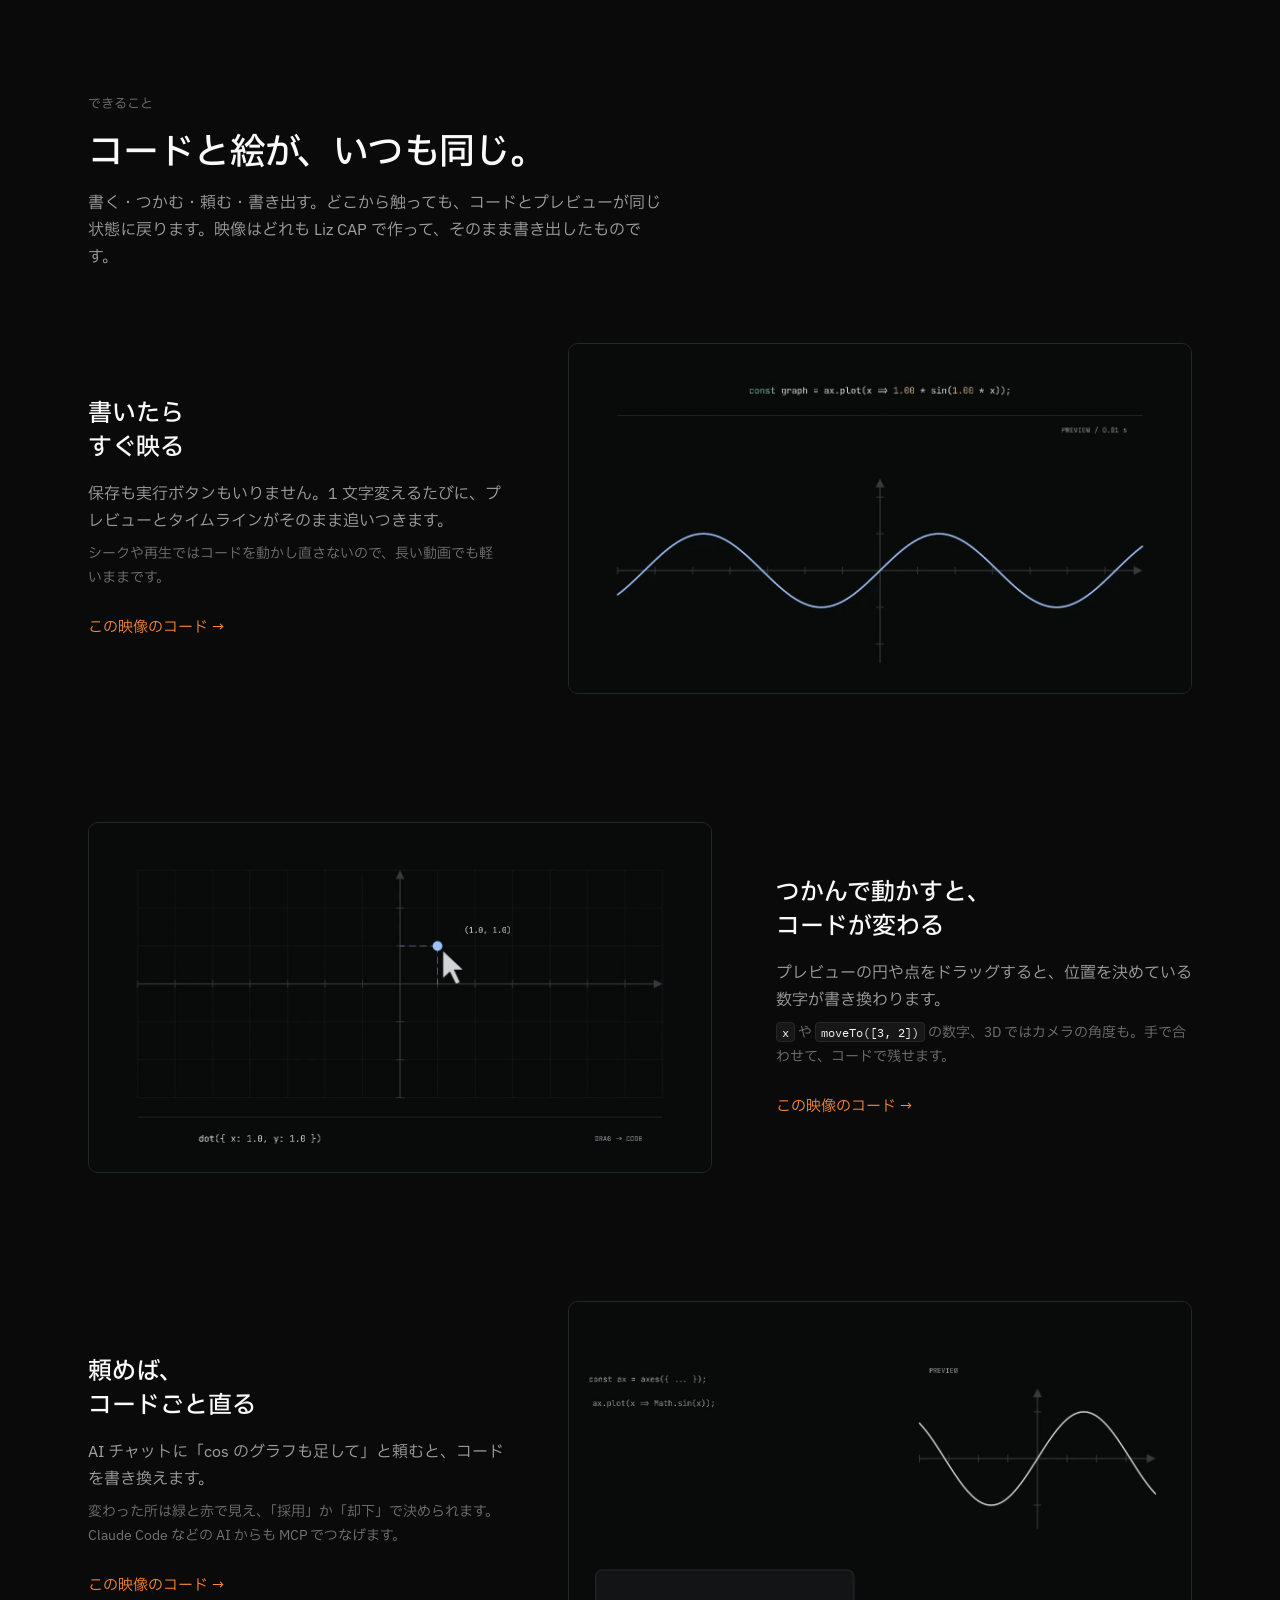
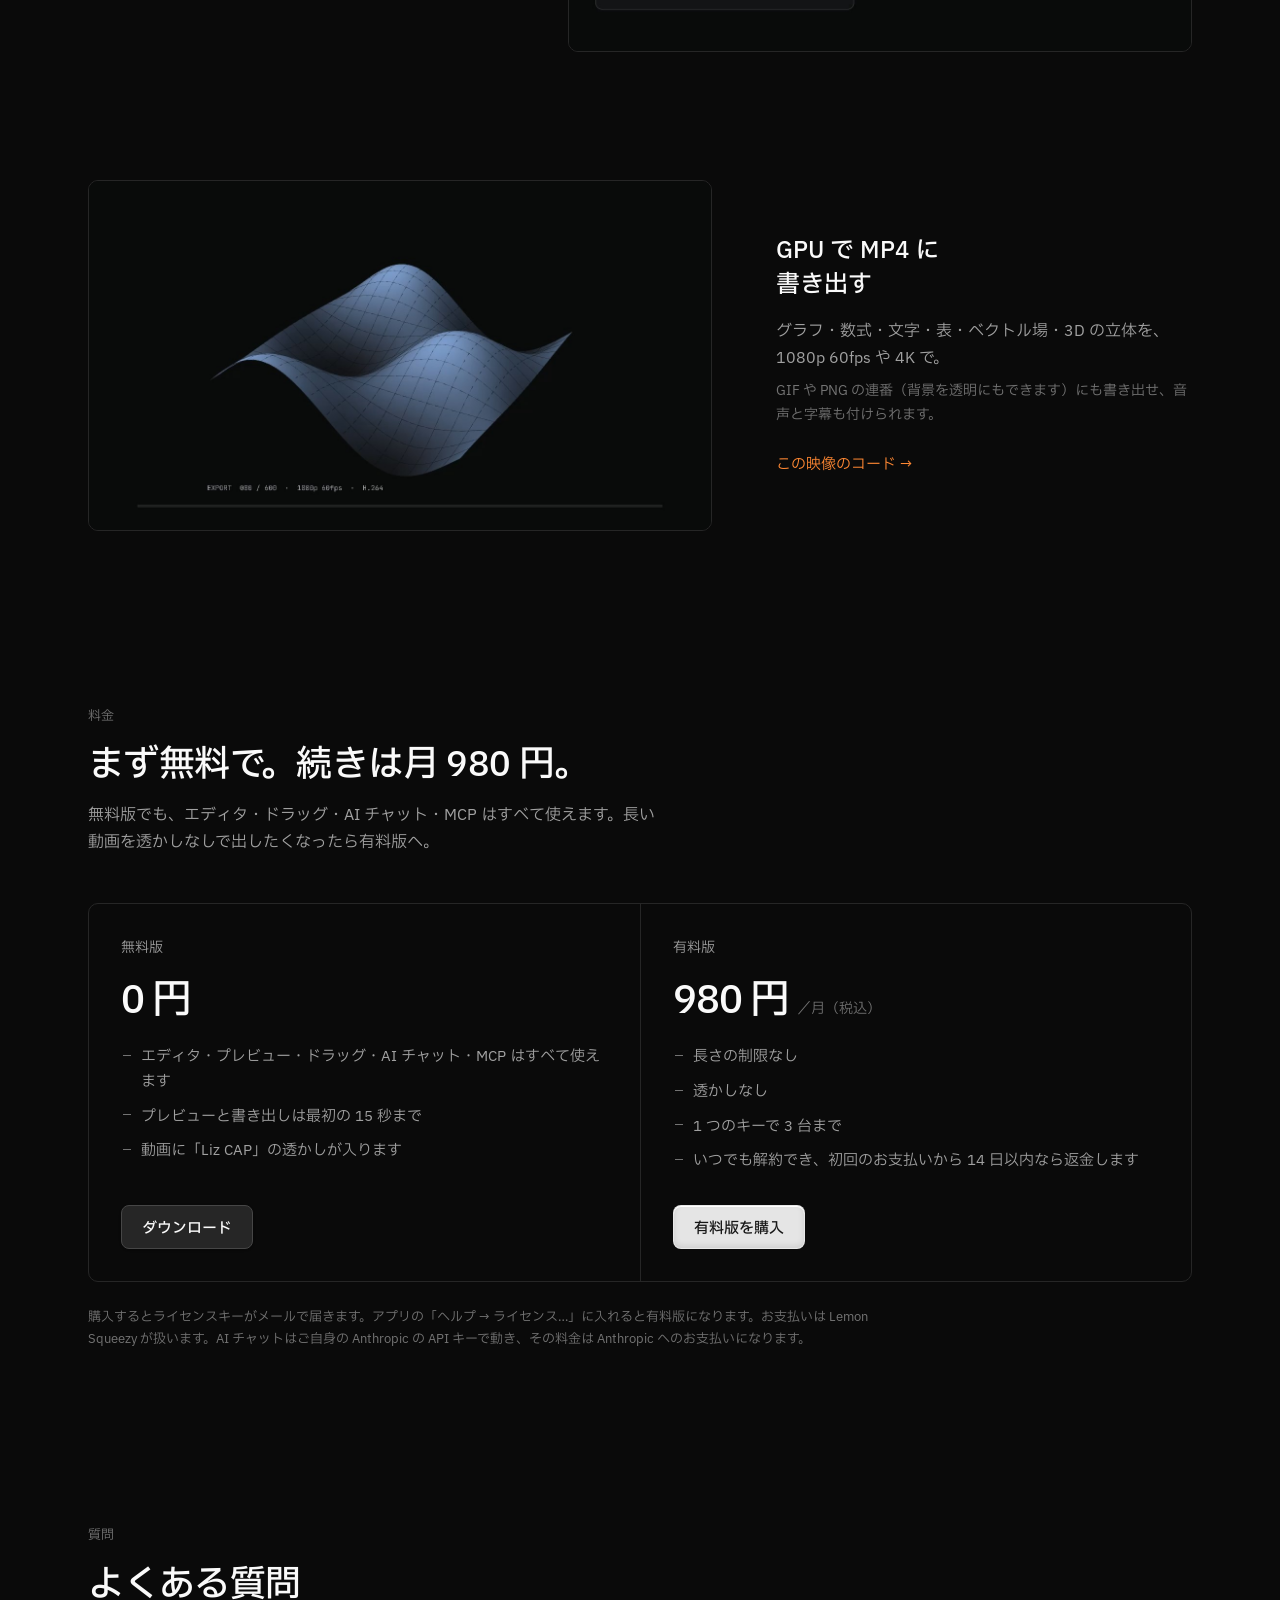
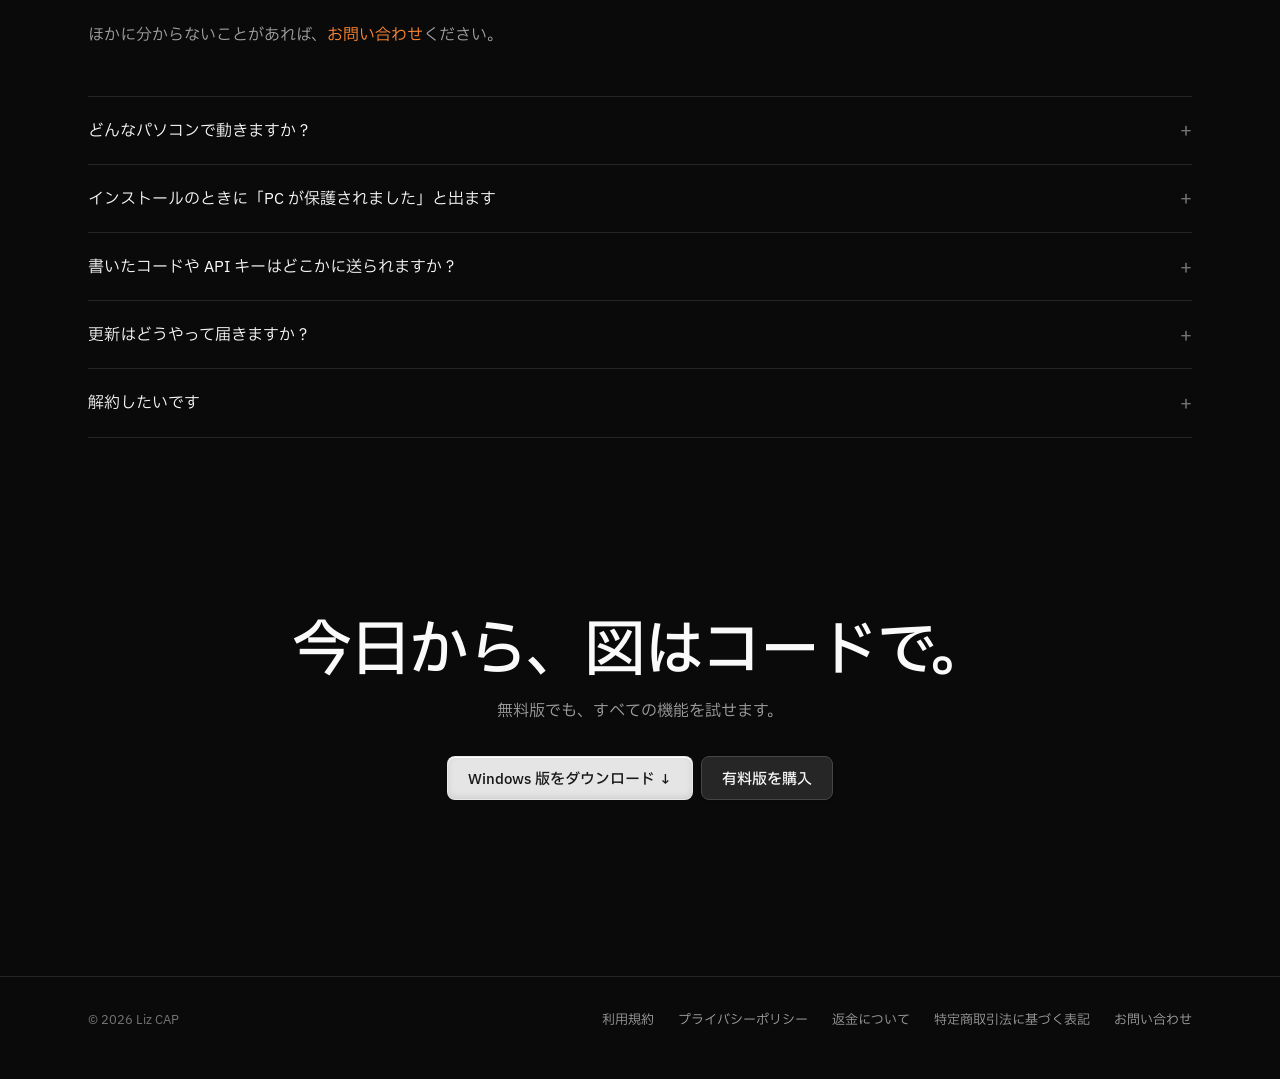
==== commit 7e7d803e: "Update the site pooh9135/liz-code@d0c395168bd2303dfc47a2fe363ac017864a1598" ====
--- a/index.html
+++ b/index.html
@@ -8,7 +8,7 @@
   <link rel="icon" href="icon.png">
   <link rel="preconnect" href="https://fonts.googleapis.com">
   <link rel="preconnect" href="https://fonts.gstatic.com" crossorigin>
-  <link href="https://fonts.googleapis.com/css2?family=Inter:wght@400..700&family=JetBrains+Mono:wght@400&family=Zen+Kaku+Gothic+New:wght@400;500;700&display=swap" rel="stylesheet">
+  <link href="https://fonts.googleapis.com/css2?family=IBM+Plex+Mono:wght@400&family=IBM+Plex+Sans:wght@400;500;600&family=IBM+Plex+Sans+JP:wght@400;500;600&display=swap" rel="stylesheet">
   <link rel="stylesheet" href="ui/tokens.css">
   <link rel="stylesheet" href="ui/components.css">
   <link rel="stylesheet" href="site.css">
--- a/ui/tokens.css
+++ b/ui/tokens.css
@@ -14,8 +14,8 @@
   --color-link: #ff8833;
   --color-ice: #6ea8ff;
 
-  --font-sans: 'Inter', 'Zen Kaku Gothic New', 'Yu Gothic UI', 'Hiragino Sans', sans-serif;
-  --font-mono: 'JetBrains Mono', ui-monospace, Consolas, monospace;
+  --font-sans: 'IBM Plex Sans', 'IBM Plex Sans JP', 'Yu Gothic UI', 'Hiragino Sans', sans-serif;
+  --font-mono: 'IBM Plex Mono', ui-monospace, Consolas, monospace;
 
   --spacing-8: 8px;
   --spacing-16: 16px;
--- a/ui/components.css
+++ b/ui/components.css
@@ -8,7 +8,7 @@
 ::selection { background: var(--color-paper); color: #171717; }
 
 /* 見出しは 500 で、詰めて */
-.display, .headline { font-weight: 500; color: var(--color-text); margin: 0; font-feature-settings: "palt", "clig" 0, "liga" 0; }
+.display, .headline { font-weight: 500; color: var(--color-text); margin: 0; }
 .display { font-size: 60px; line-height: 1.12; letter-spacing: -1.5px; }
 .headline { font-size: 36px; line-height: 1.25; letter-spacing: -0.6px; }
 .lead { font-size: 18px; line-height: 1.75; margin: 0; }
--- a/site.css
+++ b/site.css
@@ -36,7 +36,7 @@
 .panel { display: grid; grid-template-columns: 1fr 1.5fr; gap: var(--spacing-64); align-items: center; }
 .panel.flip { grid-template-columns: 1.5fr 1fr; }
 .panel.flip .text { order: 2; }
-.panel h3 { font-size: 24px; line-height: 1.4; font-weight: 500; color: var(--color-text); margin: 0 0 var(--spacing-16); font-feature-settings: "palt"; }
+.panel h3 { font-size: 24px; line-height: 1.4; font-weight: 500; color: var(--color-text); margin: 0 0 var(--spacing-16); }
 .panel p { margin: 0; }
 .panel .note { margin-top: var(--spacing-8); font-size: 14px; color: var(--color-ash); }
 .panel .more { display: inline-block; margin-top: var(--spacing-24); color: var(--color-link); font-size: 15px; text-decoration: none; }
